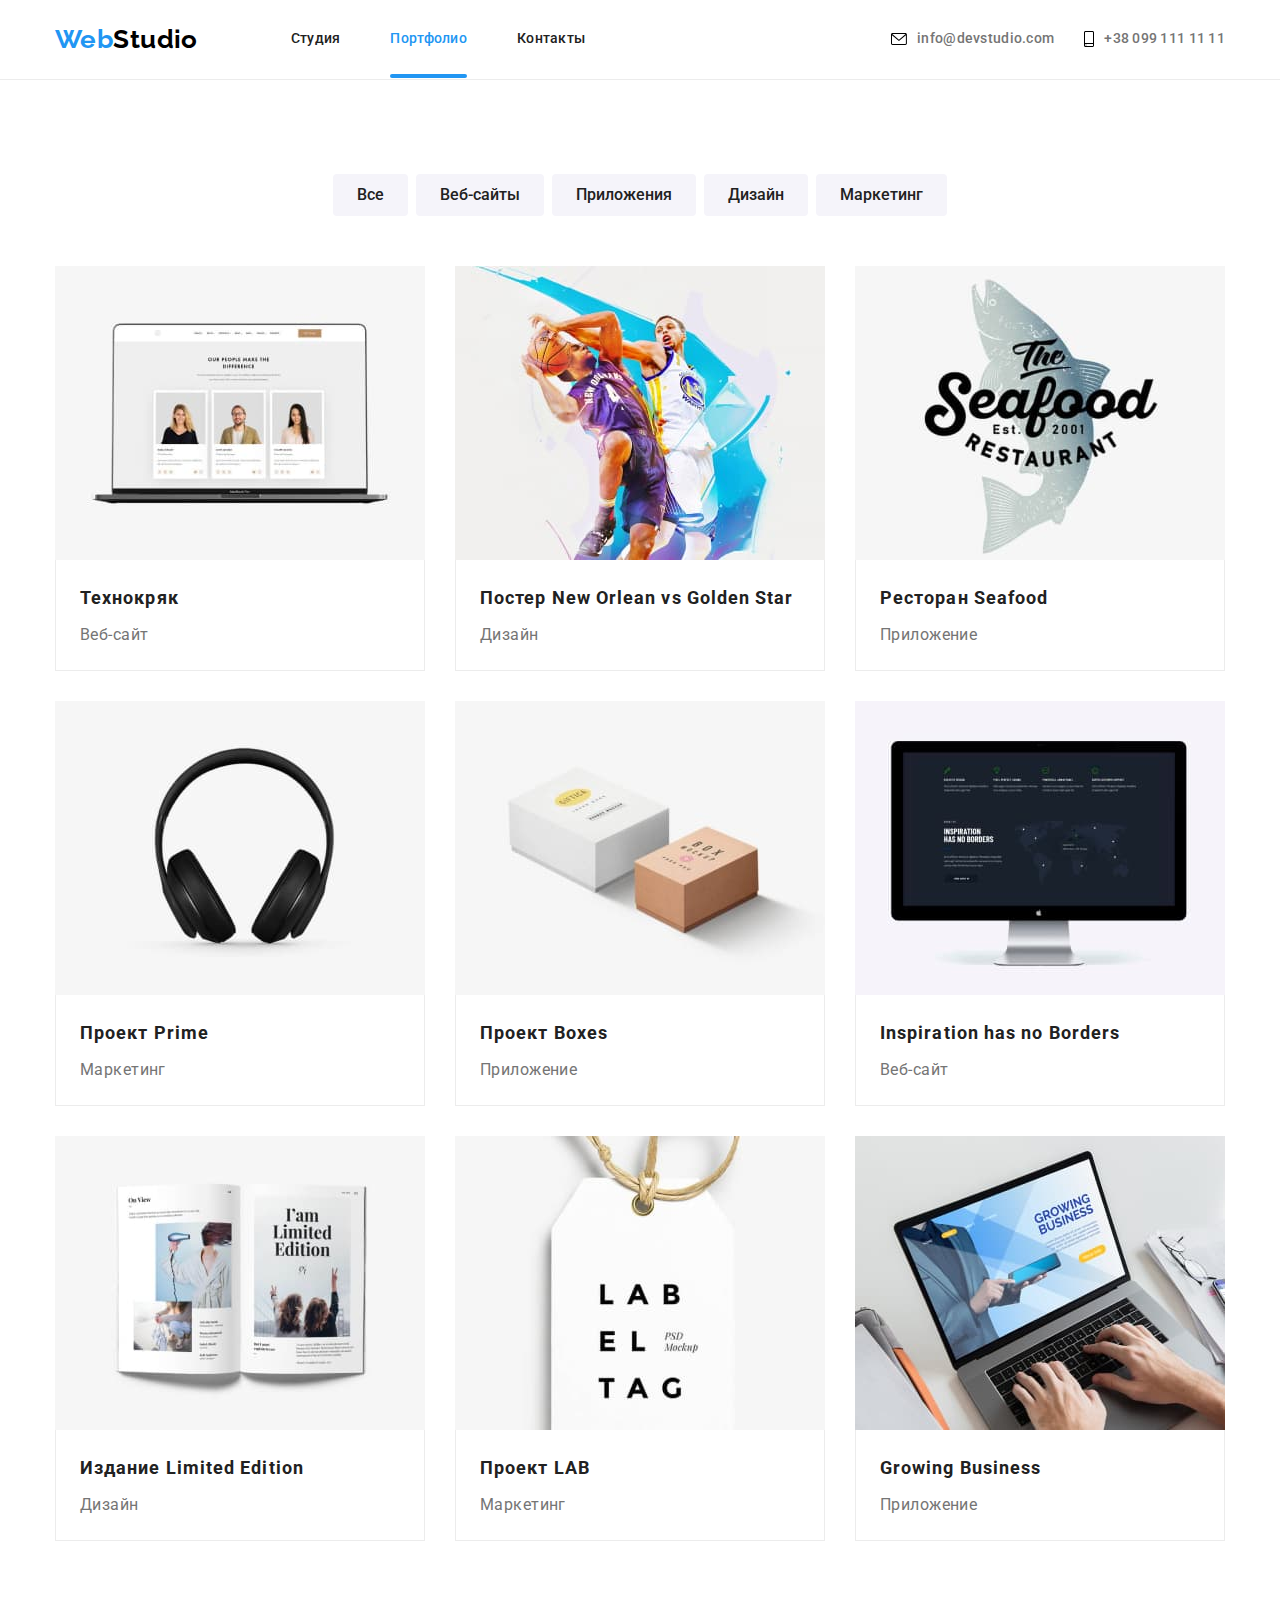
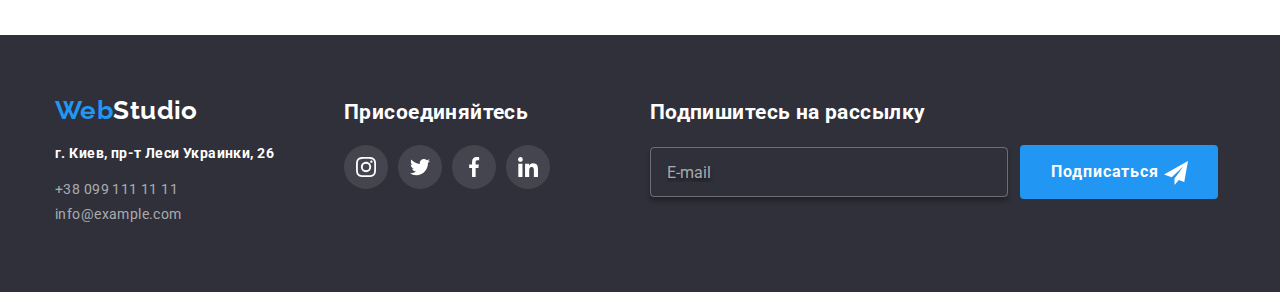
==== portfolio.html @ 17eb5ecc "Подготовка к ДЗ-08" ====
<!DOCTYPE html>
<html lang="en">
  <head>
    <meta charset="UTF-8" />
    <meta http-equiv="X-UA-Compatible" content="IE=edge" />
    <meta name="viewport" content="width=device-width, initial-scale=1.0" />
    <title>Web Studio</title>
    <link rel="preconnect" href="https://fonts.gstatic.com" />
    <link
      href="https://fonts.googleapis.com/css2?family=Raleway:wght@700&family=Roboto:wght@400;500;700;900&display=swap"
      rel="stylesheet"
    />
    <link
      rel="stylesheet"
      href="https://cdnjs.cloudflare.com/ajax/libs/modern-normalize/1.0.0/modern-normalize.min.css"
    />
    <link rel="stylesheet" href="./css/main.min.css" />
  </head>
  <body>
    <!--Шапка сайта-->
    <header class="header">
      <div class="container header-container">
        <nav class="navigation">
          <a class="logo logo-header" href="./index.html">
            <span class="logo__icon">Web</span>Studio</a
          >
          <ul class="menu link-ul section-item">
            <li class="menu__item">
              <a
                class="menu__link link-a-href section-after"
                href="./index.html"
                >Студия</a
              >
            </li>
            <li class="menu__item">
              <a
                class="menu__link link-a-href current section-after"
                href="./portfolio.html"
                >Портфолио</a
              >
            </li>
            <li class="menu__item">
              <a class="menu__link link-a-href section-after" href="#"
                >Контакты</a
              >
            </li>
          </ul>
        </nav>
        <ul class="contact link-ul section-item section-list">
          <li class="contact__item">
            <a
              href="mailto:info@devstudio.com"
              class="contact__mail-link link-a-href"
            >
              <svg class="contact__icon" width="16" height="12">
                <use href="./images/sprite/symbol-defs.svg#icon-envelope"></use>
              </svg>
              info@devstudio.com</a
            >
          </li>
          <li class="contact-item">
            <a href="tel:+380991111111" class="contact__phone-link link-a-href">
              <svg class="contact__icon" width="10" height="16">
                <use
                  href="./images/sprite/symbol-defs.svg#icon-smartphone"
                ></use>
              </svg>
              +38 099 111 11 11</a
            >
          </li>
        </ul>
      </div>
    </header>

    <!-- Уникальный мейн портфолио -->
    <main>
      <!-- Навигация галерии -->
      <section class="section section-photo-item">
        <div class="container">
          <h1 class="visually-hidden">Навигация</h1>
          <ul class="link-ul section-ul-portfolio">
            <li class="section-li-btn">
              <button type="button" class="button-galery">Все</button>
            </li>
            <li class="section-li-btn">
              <button type="button" class="button-galery">Веб-сайты</button>
            </li>
            <li class="section-li-btn">
              <button type="button" class="button-galery">Приложения</button>
            </li>
            <li class="section-li-btn">
              <button type="button" class="button-galery">Дизайн</button>
            </li>
            <li class="section-li-btn">
              <button type="button" class="button-galery">Маркетинг</button>
            </li>
          </ul>

          <!-- Фото галереи -->
          <h2 hidden>Страница портфолио</h2>
          <ul class="link-ul section-ul-galery">
            <li class="section-li-galery">
              <a href="#" class="link-a-href galery-link">
                <div class="galery-img-overlay">
                  <img
                    src="./images/portfolio/pngpage2.jpg"
                    alt="Вебсайт"
                    width="370"
                    height="294"
                  />
                  <p class="overlay">
                    Технокряк это современная площадка распространения
                    коронавируса. Компании используют эту платформу для
                    цифрового шпионажа и атак на защищённые сервера конкурентов
                  </p>
                </div>
                <div class="galery-box">
                  <h3 class="section-title-galery">Технокряк</h3>
                  <p class="section-text-galery">Веб-сайт</p>
                </div>
              </a>
            </li>
            <li class="section-li-galery">
              <a href="#" class="link-a-href galery-link">
                <div class="galery-img-overlay">
                  <img
                    src="./images/portfolio/imgpngpage21.jpg"
                    alt="Баскетбол"
                    width="370"
                    height="294"
                  />
                  <p class="overlay">
                    Технокряк это современная площадка распространения
                    коронавируса. Компании используют эту платформу для
                    цифрового шпионажа и атак на защищённые сервера конкурентов
                  </p>
                </div>
                <div class="galery-box">
                  <h3 class="section-title-galery">
                    Постер New Orlean vs Golden Star
                  </h3>
                  <p class="section-text-galery">Дизайн</p>
                </div></a
              >
            </li>
            <li class="section-li-galery">
              <a href="#" class="link-a-href galery-link">
                <div class="galery-img-overlay">
                  <img
                    src="./images/portfolio/imgpngpage22.jpg"
                    alt="Ресторан"
                    width="370"
                    height="294"
                  />
                  <p class="overlay">
                    Технокряк это современная площадка распространения
                    коронавируса. Компании используют эту платформу для
                    цифрового шпионажа и атак на защищённые сервера конкурентов
                  </p>
                </div>
                <div class="galery-box">
                  <h3 class="section-title-galery">Ресторан Seafood</h3>
                  <p class="section-text-galery">Приложение</p>
                </div></a
              >
            </li>
            <li class="section-li-galery">
              <a href="#" class="link-a-href galery-link">
                <div class="galery-img-overlay">
                  <img
                    src="./images/portfolio/imgpngpage23.jpg"
                    alt="Наушники"
                    width="370"
                    height="294"
                  />
                  <p class="overlay">
                    Технокряк это современная площадка распространения
                    коронавируса. Компании используют эту платформу для
                    цифрового шпионажа и атак на защищённые сервера конкурентов
                  </p>
                </div>
                <div class="galery-box">
                  <h3 class="section-title-galery">Проект Prime</h3>
                  <p class="section-text-galery">Маркетинг</p>
                </div></a
              >
            </li>
            <li class="section-li-galery">
              <a href="#" class="link-a-href galery-link">
                <div class="galery-img-overlay">
                  <img
                    src="./images/portfolio/imgpngpage24.jpg"
                    alt="Коробки"
                    width="370"
                    height="294"
                  />
                  <p class="overlay">
                    Технокряк это современная площадка распространения
                    коронавируса. Компании используют эту платформу для
                    цифрового шпионажа и атак на защищённые сервера конкурентов
                  </p>
                </div>
                <div class="galery-box">
                  <h3 class="section-title-galery">Проект Boxes</h3>
                  <p class="section-text-galery">Приложение</p>
                </div></a
              >
            </li>
            <li class="section-li-galery">
              <a href="#" class="link-a-href galery-link">
                <div class="galery-img-overlay">
                  <img
                    src="./images/portfolio/imgpngpage25.jpg"
                    alt="Компьютер"
                    width="370"
                    height="294"
                  />
                  <p class="overlay">
                    Технокряк это современная площадка распространения
                    коронавируса. Компании используют эту платформу для
                    цифрового шпионажа и атак на защищённые сервера конкурентов
                  </p>
                </div>
                <div class="galery-box">
                  <h3 class="section-title-galery">
                    Inspiration has no Borders
                  </h3>
                  <p class="section-text-galery">Веб-сайт</p>
                </div></a
              >
            </li>
            <li class="section-li-galery">
              <a href="#" class="link-a-href galery-link">
                <div class="galery-img-overlay">
                  <img
                    src="./images/portfolio/imgpngpage26.jpg"
                    alt="Книга"
                    width="370"
                    height="294"
                  />
                  <p class="overlay">
                    Технокряк это современная площадка распространения
                    коронавируса. Компании используют эту платформу для
                    цифрового шпионажа и атак на защищённые сервера конкурентов
                  </p>
                </div>
                <div class="galery-box">
                  <h3 class="section-title-galery">Издание Limited Edition</h3>
                  <p class="section-text-galery">Дизайн</p>
                </div></a
              >
            </li>
            <li class="section-li-galery">
              <a href="#" class="link-a-href galery-link">
                <div class="galery-img-overlay">
                  <img
                    src="./images/portfolio/imgpngpage27.jpg"
                    alt="Брелок"
                    width="370"
                    height="294"
                  />
                  <p class="overlay">
                    Технокряк это современная площадка распространения
                    коронавируса. Компании используют эту платформу для
                    цифрового шпионажа и атак на защищённые сервера конкурентов
                  </p>
                </div>
                <div class="galery-box">
                  <h3 class="section-title-galery">Проект LAB</h3>
                  <p class="section-text-galery">Маркетинг</p>
                </div></a
              >
            </li>
            <li class="section-li-galery">
              <a href="#" class="link-a-href galery-link">
                <div class="galery-img-overlay">
                  <img
                    src="./images/portfolio/imgpngpage28.jpg"
                    alt="Клавиатура"
                    width="370"
                    height="294"
                  />
                  <p class="overlay">
                    Технокряк это современная площадка распространения
                    коронавируса. Компании используют эту платформу для
                    цифрового шпионажа и атак на защищённые сервера конкурентов
                  </p>
                </div>
                <div class="galery-box">
                  <h3 class="section-title-galery">Growing Business</h3>
                  <p class="section-text-galery">Приложение</p>
                </div></a
              >
            </li>
          </ul>
        </div>
      </section>
    </main>

    <!--Подвал-->
    <footer class="footer">
      <div class="container box">
        <div class="box-one">
          <a class="logo logo-footer" href="./index.html">
            <span class="logo__icon">Web</span>Studio</a
          >
          <address>
            <ul class="link-ul section-item-footer">
              <li class="footer-text section-footer">
                <a
                  href="https://goo.gl/maps/QAPjnCz2YvxkVtEf7"
                  target="_blank"
                  rel="noopener noreferrer"
                  class="footer-address link-a-href"
                  >г. Киев, пр-т Леси Украинки, 26
                </a>
              </li>
              <li class="section-footer">
                <a href="tel:+380991111111" class="footer-phone link-a-href"
                  >+38 099 111 11 11</a
                >
              </li>
              <li class="section-footer">
                <a
                  href="mailto:info@example.com"
                  class="footer-mail link-a-href"
                  >info@example.com</a
                >
              </li>
            </ul>
          </address>
        </div>

        <div class="container-join">
          <h2 class="footer-text">Присоединяйтесь</h2>
          <ul class="link-ul join-ul section-item-footer">
            <li class="join-title section-footer">
              <a class="join-link" href="./" aria-label="Ссылка на Instagram">
                <svg class="join-icon" width="20" height="20">
                  <use
                    href="./images/sprite/symbol-defs.svg#icon-instagram"
                  ></use>
                </svg>
              </a>
            </li>
            <li class="join-title section-footer">
              <a class="join-link" href="./" aria-label="Ссылка на Twitter">
                <svg class="join-icon" width="20" height="20">
                  <use
                    href="./images/sprite/symbol-defs.svg#icon-twitter"
                  ></use>
                </svg>
              </a>
            </li>
            <li class="join-title section-footer">
              <a class="join-link" href="./" aria-label="Ссылка на Facebook">
                <svg class="join-icon" width="20" height="20">
                  <use
                    href="./images/sprite/symbol-defs.svg#icon-facebook"
                  ></use>
                </svg>
              </a>
            </li>
            <li class="join-title section-footer">
              <a class="join-link" href="./" aria-label="Ссылка на Linkedin">
                <svg class="join-icon" width="20" height="20">
                  <use
                    href="./images/sprite/symbol-defs.svg#icon-linkedin"
                  ></use>
                </svg>
              </a>
            </li>
          </ul>
        </div>

        <div class="container-email">
          <h2 class="footer-text">Подпишитесь на рассылку</h2>
          <form class="user-email">
            <input
              type="email"
              name="mail"
              class="mail-user"
              placeholder="E-mail"
            />
            <button type="submit" class="click">
              Подписаться
              <svg class="mail-pic" width="24" height="24">
                <use href="./images/sprite/icons.svg#icon-icon-send"></use>
              </svg>
            </button>
          </form>
        </div>
      </div>
    </footer>
  </body>
</html>
---- css/main.min.css ----
:root{--accent-color: #2196f3;--primary-text-color: #757575;--section-text-color: #212121;--primary-white-color: #ffffff;--primary-black-color: #000000;--primary-heder-footer-color: #2f303a;--button-second-color: #188ce8;--button-galery-box: #f5f4fa;--border-color: #ececec;--border-second-color: #afb1b8;--shadow-btn: 0px 4px 4px rgba(0, 0, 0, 0.15), 0px 4px 4px rgba(0, 0, 0, 0.15);--primary-shadow: 0px 3px 1px rgba(0, 0, 0, 0.1),
    0px 1px 2px rgba(0, 0, 0, 0.08), 0px 2px 2px rgba(0, 0, 0, 0.12);--second-shadow: 0px 1px 1px rgba(0, 0, 0, 0.12),
    0px 4px 4px rgba(0, 0, 0, 0.06), 1px 4px 6px rgba(0, 0, 0, 0.16);--third-shadow: 0px 4px 4px rgba(0, 0, 0, 0.25),
    0px 4px 4px rgba(0, 0, 0, 0.25);--main-font: 'Roboto', sans-serif;--secondary-font: 'Raleway', sans-serif}.visually-hidden{position:absolute !important;clip:rect(1px 1px 1px 1px);clip:rect(1px 1px 1px 1px);padding:0 !important;border:0 !important;height:1px !important;width:1px !important;overflow:hidden}body{font-size:14px;font-weight:400;line-height:1.14;color:var(--primary-text-color);font-family:var(--main-font),sans-serif;letter-spacing:0.03em}h1,h2,h3,h4,h5,h6,p{margin-top:0;margin-bottom:0}ul,ol{margin-top:0;margin-bottom:0;padding-left:0}img{display:block}.link-ul{list-style:none}.link-a-href{text-decoration:none}.button,.button-galery{cursor:pointer}.section{padding-top:94px}.container{width:1200px;margin:0 auto;padding-left:15px;padding-right:15px}.logo{font-size:26px;font-weight:700;line-height:1.19;font-family:var(--secondary-font);text-decoration:none;transition:color 250ms cubic-bezier(0.4, 0, 0.2, 1)}.logo:hover,.logo:focus{color:var(--accent-color)}.logo-header{color:var(--primary-black-color);margin-right:93px}.logo-footer{color:var(--primary-white-color);display:block;margin-bottom:20px}.logo__icon{color:var(--accent-color)}.section-text{line-height:1.71}.section-title{font-size:36px;font-weight:700;line-height:1.17;color:var(--section-text-color);text-align:center}.modal{position:absolute;left:50%;top:50%;width:528px;height:581px;background:var(--primary-white-color);transform:translate(-50%, -50%);animation-name:changeModalBtn;animation-duration:250ms}.modal-btn{position:absolute;top:8px;right:8px;border-radius:50%;border:1px solid rgba(0,0,0,0.1);width:30px;height:30px;background-color:transparent;cursor:pointer;padding:0;display:flex;align-items:center;justify-content:center;transition:fill 250ms cubic-bezier(0.4, 0, 0.2, 1)}.modal-btn:hover,.modal-btn:focus{fill:var(--accent-color)}.backdrop{position:fixed;top:0;left:0;width:100vw;height:100vh;background-color:rgba(0,0,0,0.2);transition:opacity 250ms linear, visibility 250ms linear}.is-hidden{opacity:0;visibility:hidden;pointer-events:none}@keyframes changeModalBtn{25%{transform:scale(25%);transform:opacity(25%)}50%{transform:scale(50%);transform:opacity(50%)}75%{transform:scale(75%);transform:opacity(75%)}100%{transform:scale(100%);transform:opacity(100%)}}.modal-form{padding-top:40px;padding-bottom:40px;padding-left:41px;padding-right:39px;display:flex;flex-direction:column}.modal-text{font-size:20px;font-weight:700;line-height:1.15;text-align:center;color:var(--section-text-color);margin-bottom:10px}.form-input{width:100%;height:40px;border:1px solid rgba(33,33,33,0.2);border-radius:4px;padding-left:42px;transition:border-color 250ms cubic-bezier(0.4, 0, 0.2, 1)}.form-input:focus{border-color:var(--accent-color);outline:none}.modal-icon-form{color:var(--section-text-color);position:absolute;display:block;top:50%;left:12px;transform:translateY(-50%);transition:fill 250ms cubic-bezier(0.4, 0, 0.2, 1)}.form-input:focus+.modal-icon-form{fill:var(--accent-color)}.form-label{font-size:12px;font-weight:400;line-height:1.17;letter-spacing:0.03em;margin-bottom:10px}.form-label .form-message{transition:border-color 250ms cubic-bezier(0.4, 0, 0.2, 1)}.modal-relative{position:relative;display:block;margin-top:4px}.form-message{width:100%;height:120px;margin-top:4px;border:1px solid rgba(33,33,33,0.2);border-radius:4px;padding-top:12px;padding-left:16px;resize:none}.form-message:focus{border-color:var(--accent-color);outline:none}.form-message::placeholder{letter-spacing:0.01em;color:rgba(117,117,117,0.5)}.checkbox-label{line-height:1.71;display:flex;align-items:center;margin-bottom:30px}.checkbox-label::before{content:' ';display:block;width:16px;height:15px;border:1px solid var(--section-text-color);margin-right:7px}.form-checkbox:checked+.checkbox-label::before{background-image:url("../images/sprite/icon-check.svg");background-color:var(--accent-color);border:none;background-repeat:no-repeat;background-position:50% 50%;background-origin:padding-box}.form-checkbox:focus+.checkbox-label::before{border-color:var(--button-second-color);width:16px;height:15px}.checkbox-link{color:var(--accent-color)}.btn-send{font-size:16px;font-weight:700;line-height:1.88;font-family:inherit;letter-spacing:0.06em;background-color:var(--accent-color);color:var(--primary-white-color);cursor:pointer;width:200px;box-shadow:var(--shadow-btn);border-radius:4px;border:none;padding-top:10px;padding-bottom:10px;margin:0 auto;transition:background-color 250ms cubic-bezier(0.4, 0, 0.2, 1)}.btn-send:hover,.btn-send:focus{background-color:var(--button-second-color)}.team__link{display:flex;align-items:center;justify-content:center;width:44px;height:44px;border-radius:50%;fill:#afb1b8;transition:background-color 250ms cubic-bezier(0.4, 0, 0.2, 1),fill 250ms cubic-bezier(0.4, 0, 0.2, 1)}.team__link:hover,.team__link:focus{background-color:var(--accent-color);fill:var(--primary-white-color)}.team__icon{color:var(--border-second-color)}.team__icon:hover,.team__icon:focus{fill:var(--primary-white-color);color:var(--primary-white-color);transition:fill;transition-duration:250ms;transition-timing-function:cubic-bezier(0.4, 0, 0.2, 1);transition-delay:0}.join-link{display:flex;align-items:center;justify-content:center;width:44px;height:44px;border-radius:50%;fill:var(--primary-white-color);transition:background-color 250ms cubic-bezier(0.4, 0, 0.2, 1),fill 250ms cubic-bezier(0.4, 0, 0.2, 1)}.join-link:hover,.join-link:focus{background-color:var(--accent-color);fill:var(--primary-white-color)}.join-icon{color:var(--primary-white-color)}.join-title{width:44px;height:44px;border-radius:50%;background:rgba(255,255,255,0.1)}.join-title:not(:last-child){margin-right:10px}.header{padding-top:24px;padding-bottom:24px;border-bottom:1px solid var(--border-color)}.header-container,.navigation{display:flex;align-items:center}.menu,.menu__link{color:var(--section-text-color);font-weight:500;letter-spacing:0.02em;text-decoration:none;transition:color 250ms cubic-bezier(0.4, 0, 0.2, 1)}.menu .current,.menu__link .current{color:var(--accent-color);transition:color 250ms cubic-bezier(0.4, 0, 0.2, 1)}.menu:hover,.menu:focus,.menu__link:hover,.menu__link:focus{color:var(--accent-color)}.menu__item:not(:last-child){margin-right:50px}.section-list{margin-left:auto}.section-after{position:relative}.current::after{content:' ';display:block;background-color:var(--accent-color);width:100%;height:4px;border-radius:2px;margin-top:28px;position:absolute;bottom:-32px}.contact__item:not(:last-child){margin-right:30px}.contact__mail-link{color:var(--primary-text-color);font-weight:500;letter-spacing:0.02em;display:flex;align-items:center;transition:color 250ms cubic-bezier(0.4, 0, 0.2, 1),fill 250ms cubic-bezier(0.4, 0, 0.2, 1)}.contact__mail-link:hover,.contact__mail-link:focus{color:var(--accent-color);fill:var(--accent-color)}.contact__phone-link{color:var(--primary-text-color);font-weight:500;letter-spacing:0.02em;display:flex;align-items:center;transition:color 250ms cubic-bezier(0.4, 0, 0.2, 1),fill 250ms cubic-bezier(0.4, 0, 0.2, 1)}.contact__phone-link:hover,.contact__phone-link:focus{color:var(--accent-color);fill:var(--accent-color)}.contact__icon{margin-right:10px;color:var(--primary-text-color)}.hero{text-align:center;padding-top:200px;padding-bottom:200px;background-color:var(--primary-heder-footer-color);flex-grow:1;background-image:linear-gradient(rgba(47,48,58,0.4), rgba(47,48,58,0.4)),url("../images/hero-img/img-hero.jpg");background-size:cover;max-width:1600px}.hero__title{font-size:44px;font-weight:900;line-height:1.36;color:var(--primary-white-color);text-transform:uppercase;letter-spacing:0.06em;width:696px;margin-bottom:30px;margin-left:auto;margin-right:auto}.button{font-size:16px;font-weight:700;line-height:1.9;color:var(--primary-white-color);background-color:var(--accent-color);font-family:inherit;letter-spacing:0.06em;text-decoration:none;cursor:pointer;width:200px;border-radius:4px;border:none;padding-top:10px;padding-bottom:10px;transition:color 250ms cubic-bezier(0.4, 0, 0.2, 1),background-color 250ms cubic-bezier(0.4, 0, 0.2, 1)}.button:hover,.button:focus{color:var(--primary-white-color);background-color:var(--button-second-color)}.about{margin-top:-30px;margin-left:-30px}@media screen and (max-width: 1170px){.about-section{padding-bottom:60px}}.section-item{display:flex;align-items:center}.about__item{margin-top:30px;margin-left:30px;width:270px}.headline-div{height:120px;display:flex;align-items:center;justify-content:center;background-color:var(--button-galery-box);border:1px solid var(--button-galery-box);border-radius:4px;margin-bottom:30px}.about__text{font-size:14px;font-weight:700;line-height:1.71;color:var(--section-text-color);text-transform:uppercase;margin-bottom:10px}.about__info{font-size:14px;font-weight:400;line-height:1.71;letter-spacing:0.03em}.wort-item{margin-bottom:50px}.section-padding{padding-bottom:94px}@media screen and (max-width: 1170px){.section-padding{display:none;padding-bottom:60px}}.work-space{flex-wrap:wrap;justify-content:space-between}.work-space__item+.work-space__item{margin-left:30px}.container__work-space{position:relative}.work-space__overlay{font-weight:700;text-transform:uppercase;color:var(--primary-white-color);text-align:center;width:370px;height:70px;padding-top:27px;padding-bottom:27px;background-color:rgba(47,48,58,0.8);position:absolute;right:0;bottom:0}.team__text{margin-bottom:50px}.section-team{flex-wrap:wrap;margin-top:30px;margin-left:30px;background-color:var(--primary-white-color);box-shadow:var(--third-shadow)}.section-ul-team{margin-top:-30px;margin-left:-30px}.team-box{padding-top:30px;padding-bottom:30px;padding-left:32px;padding-right:32px}.team{display:flex;justify-content:space-between}.comand-fon{background-color:var(--button-galery-box);margin-bottom:0;padding-bottom:94px}@media screen and (max-width: 1170px){.comand-fon{padding-bottom:60px}}.section-title-name{font-size:16px;font-weight:500;line-height:1.19;color:var(--section-text-color);text-align:center;margin-bottom:10px}.section-text-name{font-size:16px;font-weight:400;line-height:1.19;text-align:center;margin-bottom:16px}.partner{margin-bottom:0;padding-bottom:94px;display:flex;justify-content:space-between;margin-left:-30px}.partner__title{font-size:36px;font-weight:700;line-height:1.17;color:var(--section-text-color);text-align:center;margin-bottom:50px}.partner__item{margin-left:30px}.partner__link{fill:var(--border-second-color);border:1px solid var(--border-second-color);border-radius:4px;width:170px;height:92px;display:flex;align-items:center;justify-content:center;transition:border-color 250ms cubic-bezier(0.4, 0, 0.2, 1),box-shadow 250ms cubic-bezier(0.4, 0, 0.2, 1),fill 250ms cubic-bezier(0.4, 0, 0.2, 1)}.partner__link:hover,.partner__link:focus{border-color:var(--accent-color);box-shadow:var(--third-shadow);fill:var(--accent-color)}.partner__icon{color:var(--border-second-color)}.section-footer{margin-bottom:9px}.footer{background-color:var(--primary-heder-footer-color);margin-left:auto;margin-right:auto;padding-top:60px;padding-bottom:60px}.footer-address{color:var(--primary-white-color);transition:color 250ms cubic-bezier(0.4, 0, 0.2, 1);font-style:normal;text-decoration:none}.footer-address:hover,.footer-address:focus{color:var(--accent-color);text-decoration:none}.footer-phone,.footer-mail{color:rgba(255,255,255,0.6);transition:color 250ms cubic-bezier(0.4, 0, 0.2, 1);font-style:normal;text-decoration:none}.footer-phone:hover,.footer-phone:focus,.footer-phone:hover,.footer-phone:focus,.footer-mail:hover,.footer-mail:focus,.footer-mail:hover,.footer-mail:focus{color:var(--accent-color);text-decoration:none}.footer-text{font-weight:700;margin-bottom:20px;color:var(--primary-white-color)}.box{display:flex;align-items:baseline}.box-one{margin-right:70px}.container-email{margin:0 auto}.container-join{margin-right:93px}.join-ul{display:flex}.user-email{display:flex;align-items:center}.user-email input{margin:0;padding-left:16px;padding-right:auto;padding-top:15px;padding-bottom:15px}.user-email input::placeholder{color:rgba(255,255,255,0.6);text-shadow:0px 4px 4px rgba(0,0,0,0.25),0px 4px 4px rgba(0,0,0,0.25)}.mail-user{font-size:16px;font-weight:400;line-height:1.25;color:var(--primary-white-color);height:50px;width:358px;border:1px solid rgba(255,255,255,0.3);background-color:transparent;box-shadow:var(--shadow-btn);border-radius:4px}.click{font-size:16px;font-weight:700;line-height:1.87;margin-left:12px;padding-top:10px;padding-bottom:10px;padding-right:28px;padding-left:29px;letter-spacing:0.06em;cursor:pointer;color:var(--primary-white-color);background-color:var(--accent-color);border-color:transparent;border-radius:4px;font-family:inherit;transition:box-shadow 250ms cubic-bezier(0.4, 0, 0.2, 1),color 250ms cubic-bezier(0.4, 0, 0.2, 1)}.click:hover,.click:focus{box-shadow:var(--shadow-btn)}.mail-pic{fill:var(--primary-white-color);vertical-align:middle}.section-photo-item{padding-top:94px;padding-bottom:94px}.section-ul-portfolio{display:flex;justify-content:center;margin-bottom:50px}.section-li-btn:not(:last-child){margin-right:8px}.galery-box{padding-left:24px;padding-right:24px;padding-top:20px;padding-bottom:20px;border:1px solid var(--border-color);border-top:none}.section-ul-galery{display:flex;flex-wrap:wrap;margin-top:-30px;margin-left:-30px}.section-li-galery{flex-wrap:wrap;margin-top:30px;margin-left:30px}.galery-link{display:block;transition:box-shadow 250ms cubic-bezier(0.4, 0, 0.2, 1)}.galery-link:hover,.galery-link:focus{box-shadow:var(--second-shadow)}.galery-link:hover .overlay,.galery-link:focus .overlay{transform:translateY(0%)}.galery-img-overlay{position:relative;overflow:hidden}.overlay{font-size:18px;font-weight:400;line-height:1.56;background-color:rgba(33,150,243,0.9);color:var(--primary-white-color);padding-top:63px;padding-bottom:63px;padding-left:24px;padding-right:24px;position:absolute;top:0;left:0;height:100%;width:100%;overflow:auto;transform:translateY(101%);transition:transform 250ms linear}.section-title-galery{font-size:18px;font-weight:700;line-height:2;color:var(--section-text-color);letter-spacing:0.06em;padding-bottom:4px}.section-text-galery{font-size:16px;font-weight:400;line-height:1.88;background-color:var(--primary-white-color);color:var(--primary-text-color)}.button-galery{font-size:16px;font-weight:500;line-height:1.63;color:var(--section-text-color);background-color:var(--button-galery-box);font-family:inherit;text-align:center;border-color:transparent;border-radius:4px;padding:6px 22px;transition:color 250ms cubic-bezier(0.4, 0, 0.2, 1),box-shadow 250ms cubic-bezier(0.4, 0, 0.2, 1),background-color 250ms cubic-bezier(0.4, 0, 0.2, 1)}.button-galery:hover,.button-galery:focus{color:var(--primary-white-color);background-color:var(--button-second-color);box-shadow:var(--primary-shadow)}
/*# sourceMappingURL=main.min.css.map */
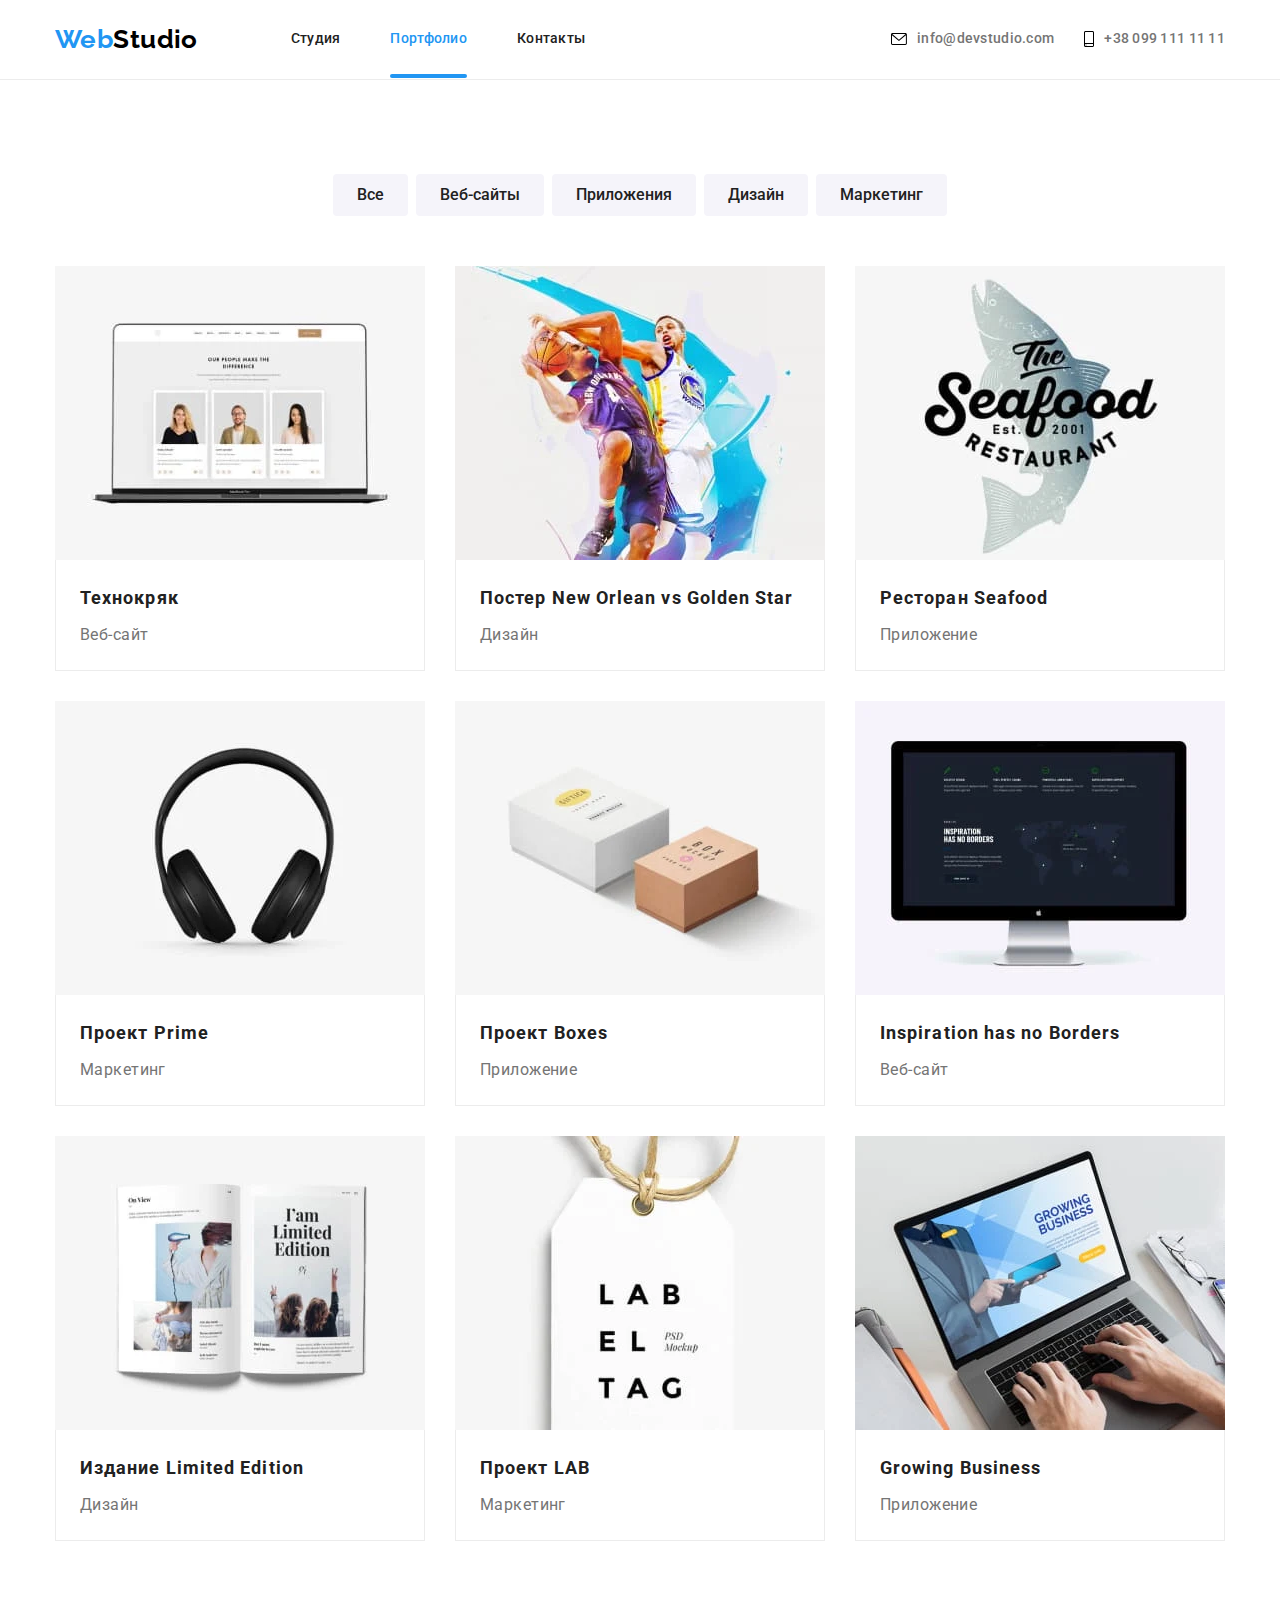
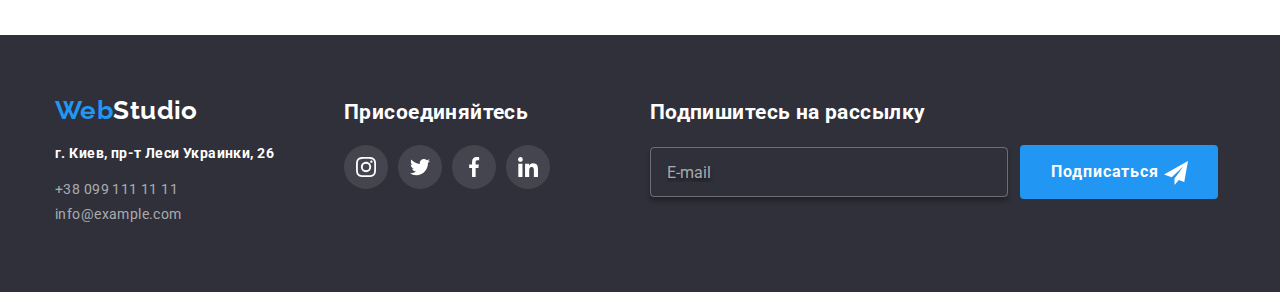
==== commit 3494d9d6: "1х и 2х картинки для всех типов экрана ДЗ_08" ====
--- a/portfolio.html
+++ b/portfolio.html
@@ -102,12 +102,60 @@
             <li class="section-li-galery">
               <a href="#" class="link-a-href galery-link">
                 <div class="galery-img-overlay">
-                  <img
-                    src="./images/portfolio/pngpage2.jpg"
-                    alt="Вебсайт"
-                    width="370"
-                    height="294"
-                  />
+                  <picture>
+                    <source
+                      media="(min-width: 1200px)"
+                      srcset="
+                        ../images/portfolio/desc/img.webp    1x,
+                        ../images/portfolio/desc/img@2x.webp 2x
+                      "
+                      type="image/webp"
+                    />
+                    <source
+                      media="(min-width: 1200px)"
+                      srcset="
+                        ../images/portfolio/desc/img.jpg    1x,
+                        ../images/portfolio/desc/img@2x.jpg 2x
+                      "
+                    />
+                    <source
+                      media="(min-width: 768px)"
+                      srcset="
+                        ../images/portfolio/tablet/img.webp    1x,
+                        ../images/portfolio/tablet/img@2x.webp 2x
+                      "
+                      type="image/webp"
+                    />
+                    <source
+                      media="(min-width: 768px)"
+                      srcset="
+                        ../images/portfolio/tablet/img.jpg    1x,
+                        ../images/portfolio/tablet/img@2x.jpg 2x
+                      "
+                    />
+                    <source
+                      media="(max-width: 767px)"
+                      srcset="
+                        ../images/portfolio/mobile/img.webp    1x,
+                        ../images/portfolio/mobile/img@2x.webp 2x
+                      "
+                      type="image/webp"
+                    />
+                    <source
+                      media="(max-width: 767px)"
+                      srcset="
+                        ../images/portfolio/mobile/img.jpg    1x,
+                        ../images/portfolio/mobile/img@2x.jpg 2x
+                      "
+                    />
+                    <img
+                      src="./images/portfolio/pngpage2.jpg"
+                      alt="Вебсайт"
+                      width="370"
+                      height="294"
+                    />
+                  </picture>
+
                   <p class="overlay">
                     Технокряк это современная площадка распространения
                     коронавируса. Компании используют эту платформу для
@@ -123,12 +171,60 @@
             <li class="section-li-galery">
               <a href="#" class="link-a-href galery-link">
                 <div class="galery-img-overlay">
-                  <img
-                    src="./images/portfolio/imgpngpage21.jpg"
-                    alt="Баскетбол"
-                    width="370"
-                    height="294"
-                  />
+                  <picture>
+                    <source
+                      media="(min-width: 1200px)"
+                      srcset="
+                        ../images/portfolio/desc/img-1.webp    1x,
+                        ../images/portfolio/desc/img-1@2x.webp 2x
+                      "
+                      type="image/webp"
+                    />
+                    <source
+                      media="(min-width: 1200px)"
+                      srcset="
+                        ../images/portfolio/desc/img-1.jpg    1x,
+                        ../images/portfolio/desc/img-1@2x.jpg 2x
+                      "
+                    />
+                    <source
+                      media="(min-width: 768px)"
+                      srcset="
+                        ../images/portfolio/tablet/img-1.webp    1x,
+                        ../images/portfolio/tablet/img-1@2x.webp 2x
+                      "
+                      type="image/webp"
+                    />
+                    <source
+                      media="(min-width: 768px)"
+                      srcset="
+                        ../images/portfolio/tablet/img-1.jpg    1x,
+                        ../images/portfolio/tablet/img-1@2x.jpg 2x
+                      "
+                    />
+                    <source
+                      media="(max-width: 767px)"
+                      srcset="
+                        ../images/portfolio/mobile/img-1.webp    1x,
+                        ../images/portfolio/mobile/img-1@2x.webp 2x
+                      "
+                      type="image/webp"
+                    />
+                    <source
+                      media="(max-width: 767px)"
+                      srcset="
+                        ../images/portfolio/mobile/img-1.jpg    1x,
+                        ../images/portfolio/mobile/img-1@2x.jpg 2x
+                      "
+                    />
+                    <img
+                      src="./images/portfolio/imgpngpage21.jpg"
+                      alt="Баскетбол"
+                      width="370"
+                      height="294"
+                    />
+                  </picture>
+
                   <p class="overlay">
                     Технокряк это современная площадка распространения
                     коронавируса. Компании используют эту платформу для
@@ -146,12 +242,60 @@
             <li class="section-li-galery">
               <a href="#" class="link-a-href galery-link">
                 <div class="galery-img-overlay">
-                  <img
-                    src="./images/portfolio/imgpngpage22.jpg"
-                    alt="Ресторан"
-                    width="370"
-                    height="294"
-                  />
+                  <picture>
+                    <source
+                      media="(min-width: 1200px)"
+                      srcset="
+                        ../images/portfolio/desc/img-2.webp    1x,
+                        ../images/portfolio/desc/img-2@2x.webp 2x
+                      "
+                      type="image/webp"
+                    />
+                    <source
+                      media="(min-width: 1200px)"
+                      srcset="
+                        ../images/portfolio/desc/img-2.jpg    1x,
+                        ../images/portfolio/desc/img-2@2x.jpg 2x
+                      "
+                    />
+                    <source
+                      media="(min-width: 768px)"
+                      srcset="
+                        ../images/portfolio/tablet/img-2.webp    1x,
+                        ../images/portfolio/tablet/img-2@2x.webp 2x
+                      "
+                      type="image/webp"
+                    />
+                    <source
+                      media="(min-width: 768px)"
+                      srcset="
+                        ../images/portfolio/tablet/img-2.jpg    1x,
+                        ../images/portfolio/tablet/img-2@2x.jpg 2x
+                      "
+                    />
+                    <source
+                      media="(max-width: 767px)"
+                      srcset="
+                        ../images/portfolio/mobile/img-2.webp    1x,
+                        ../images/portfolio/mobile/img-2@2x.webp 2x
+                      "
+                      type="image/webp"
+                    />
+                    <source
+                      media="(max-width: 767px)"
+                      srcset="
+                        ../images/portfolio/mobile/img-2.jpg    1x,
+                        ../images/portfolio/mobile/img-2@2x.jpg 2x
+                      "
+                    />
+                    <img
+                      src="./images/portfolio/imgpngpage22.jpg"
+                      alt="Ресторан"
+                      width="370"
+                      height="294"
+                    />
+                  </picture>
+
                   <p class="overlay">
                     Технокряк это современная площадка распространения
                     коронавируса. Компании используют эту платформу для
@@ -167,12 +311,60 @@
             <li class="section-li-galery">
               <a href="#" class="link-a-href galery-link">
                 <div class="galery-img-overlay">
-                  <img
-                    src="./images/portfolio/imgpngpage23.jpg"
-                    alt="Наушники"
-                    width="370"
-                    height="294"
-                  />
+                  <picture>
+                    <source
+                      media="(min-width: 1200px)"
+                      srcset="
+                        ../images/portfolio/desc/img-3.webp    1x,
+                        ../images/portfolio/desc/img-3@2x.webp 2x
+                      "
+                      type="image/webp"
+                    />
+                    <source
+                      media="(min-width: 1200px)"
+                      srcset="
+                        ../images/portfolio/desc/img-3.jpg    1x,
+                        ../images/portfolio/desc/img-3@2x.jpg 2x
+                      "
+                    />
+                    <source
+                      media="(min-width: 768px)"
+                      srcset="
+                        ../images/portfolio/tablet/img-3.webp    1x,
+                        ../images/portfolio/tablet/img-3@2x.webp 2x
+                      "
+                      type="image/webp"
+                    />
+                    <source
+                      media="(min-width: 768px)"
+                      srcset="
+                        ../images/portfolio/tablet/img-3.jpg    1x,
+                        ../images/portfolio/tablet/img-3@2x.jpg 2x
+                      "
+                    />
+                    <source
+                      media="(max-width: 767px)"
+                      srcset="
+                        ../images/portfolio/mobile/img-3.webp    1x,
+                        ../images/portfolio/mobile/img-3@2x.webp 2x
+                      "
+                      type="image/webp"
+                    />
+                    <source
+                      media="(max-width: 767px)"
+                      srcset="
+                        ../images/portfolio/mobile/img-3.jpg    1x,
+                        ../images/portfolio/mobile/img-3@2x.jpg 2x
+                      "
+                    />
+                    <img
+                      src="./images/portfolio/imgpngpage23.jpg"
+                      alt="Наушники"
+                      width="370"
+                      height="294"
+                    />
+                  </picture>
+
                   <p class="overlay">
                     Технокряк это современная площадка распространения
                     коронавируса. Компании используют эту платформу для
@@ -188,12 +380,60 @@
             <li class="section-li-galery">
               <a href="#" class="link-a-href galery-link">
                 <div class="galery-img-overlay">
-                  <img
-                    src="./images/portfolio/imgpngpage24.jpg"
-                    alt="Коробки"
-                    width="370"
-                    height="294"
-                  />
+                  <picture>
+                    <source
+                      media="(min-width: 1200px)"
+                      srcset="
+                        ../images/portfolio/desc/img-4.webp    1x,
+                        ../images/portfolio/desc/img-4@2x.webp 2x
+                      "
+                      type="image/webp"
+                    />
+                    <source
+                      media="(min-width: 1200px)"
+                      srcset="
+                        ../images/portfolio/desc/img-4.jpg    1x,
+                        ../images/portfolio/desc/img-4@2x.jpg 2x
+                      "
+                    />
+                    <source
+                      media="(min-width: 768px)"
+                      srcset="
+                        ../images/portfolio/tablet/img-4.webp    1x,
+                        ../images/portfolio/tablet/img-4@2x.webp 2x
+                      "
+                      type="image/webp"
+                    />
+                    <source
+                      media="(min-width: 768px)"
+                      srcset="
+                        ../images/portfolio/tablet/img-4.jpg    1x,
+                        ../images/portfolio/tablet/img-4@2x.jpg 2x
+                      "
+                    />
+                    <source
+                      media="(max-width: 767px)"
+                      srcset="
+                        ../images/portfolio/mobile/img-4.webp    1x,
+                        ../images/portfolio/mobile/img-4@2x.webp 2x
+                      "
+                      type="image/webp"
+                    />
+                    <source
+                      media="(max-width: 767px)"
+                      srcset="
+                        ../images/portfolio/mobile/img-4.jpg    1x,
+                        ../images/portfolio/mobile/img-4@2x.jpg 2x
+                      "
+                    />
+                    <img
+                      src="./images/portfolio/imgpngpage24.jpg"
+                      alt="Коробки"
+                      width="370"
+                      height="294"
+                    />
+                  </picture>
+
                   <p class="overlay">
                     Технокряк это современная площадка распространения
                     коронавируса. Компании используют эту платформу для
@@ -209,12 +449,60 @@
             <li class="section-li-galery">
               <a href="#" class="link-a-href galery-link">
                 <div class="galery-img-overlay">
-                  <img
-                    src="./images/portfolio/imgpngpage25.jpg"
-                    alt="Компьютер"
-                    width="370"
-                    height="294"
-                  />
+                  <picture>
+                    <source
+                      media="(min-width: 1200px)"
+                      srcset="
+                        ../images/portfolio/desc/img-5.webp    1x,
+                        ../images/portfolio/desc/img-5@2x.webp 2x
+                      "
+                      type="image/webp"
+                    />
+                    <source
+                      media="(min-width: 1200px)"
+                      srcset="
+                        ../images/portfolio/desc/img-5.jpg    1x,
+                        ../images/portfolio/desc/img-5@2x.jpg 2x
+                      "
+                    />
+                    <source
+                      media="(min-width: 768px)"
+                      srcset="
+                        ../images/portfolio/tablet/img-5.webp    1x,
+                        ../images/portfolio/tablet/img-5@2x.webp 2x
+                      "
+                      type="image/webp"
+                    />
+                    <source
+                      media="(min-width: 768px)"
+                      srcset="
+                        ../images/portfolio/tablet/img-5.jpg    1x,
+                        ../images/portfolio/tablet/img-5@2x.jpg 2x
+                      "
+                    />
+                    <source
+                      media="(max-width: 767px)"
+                      srcset="
+                        ../images/portfolio/mobile/img-5.webp    1x,
+                        ../images/portfolio/mobile/img-5@2x.webp 2x
+                      "
+                      type="image/webp"
+                    />
+                    <source
+                      media="(max-width: 767px)"
+                      srcset="
+                        ../images/portfolio/mobile/img-5.jpg    1x,
+                        ../images/portfolio/mobile/img-5@2x.jpg 2x
+                      "
+                    />
+                    <img
+                      src="./images/portfolio/imgpngpage25.jpg"
+                      alt="Компьютер"
+                      width="370"
+                      height="294"
+                    />
+                  </picture>
+
                   <p class="overlay">
                     Технокряк это современная площадка распространения
                     коронавируса. Компании используют эту платформу для
@@ -232,12 +520,60 @@
             <li class="section-li-galery">
               <a href="#" class="link-a-href galery-link">
                 <div class="galery-img-overlay">
-                  <img
-                    src="./images/portfolio/imgpngpage26.jpg"
-                    alt="Книга"
-                    width="370"
-                    height="294"
-                  />
+                  <picture>
+                    <source
+                      media="(min-width: 1200px)"
+                      srcset="
+                        ../images/portfolio/desc/img-6.webp    1x,
+                        ../images/portfolio/desc/img-6@2x.webp 2x
+                      "
+                      type="image/webp"
+                    />
+                    <source
+                      media="(min-width: 1200px)"
+                      srcset="
+                        ../images/portfolio/desc/img-6.jpg    1x,
+                        ../images/portfolio/desc/img-6@2x.jpg 2x
+                      "
+                    />
+                    <source
+                      media="(min-width: 768px)"
+                      srcset="
+                        ../images/portfolio/tablet/img-6.webp    1x,
+                        ../images/portfolio/tablet/img-6@2x.webp 2x
+                      "
+                      type="image/webp"
+                    />
+                    <source
+                      media="(min-width: 768px)"
+                      srcset="
+                        ../images/portfolio/tablet/img-6.jpg    1x,
+                        ../images/portfolio/tablet/img-6@2x.jpg 2x
+                      "
+                    />
+                    <source
+                      media="(max-width: 767px)"
+                      srcset="
+                        ../images/portfolio/mobile/img-6.webp    1x,
+                        ../images/portfolio/mobile/img-6@2x.webp 2x
+                      "
+                      type="image/webp"
+                    />
+                    <source
+                      media="(max-width: 767px)"
+                      srcset="
+                        ../images/portfolio/mobile/img-6.jpg    1x,
+                        ../images/portfolio/mobile/img-6@2x.jpg 2x
+                      "
+                    />
+                    <img
+                      src="./images/portfolio/imgpngpage26.jpg"
+                      alt="Книга"
+                      width="370"
+                      height="294"
+                    />
+                  </picture>
+
                   <p class="overlay">
                     Технокряк это современная площадка распространения
                     коронавируса. Компании используют эту платформу для
@@ -253,12 +589,60 @@
             <li class="section-li-galery">
               <a href="#" class="link-a-href galery-link">
                 <div class="galery-img-overlay">
-                  <img
-                    src="./images/portfolio/imgpngpage27.jpg"
-                    alt="Брелок"
-                    width="370"
-                    height="294"
-                  />
+                  <picture>
+                    <source
+                      media="(min-width: 1200px)"
+                      srcset="
+                        ../images/portfolio/desc/img-7.webp    1x,
+                        ../images/portfolio/desc/img-7@2x.webp 2x
+                      "
+                      type="image/webp"
+                    />
+                    <source
+                      media="(min-width: 1200px)"
+                      srcset="
+                        ../images/portfolio/desc/img-7.jpg    1x,
+                        ../images/portfolio/desc/img-7@2x.jpg 2x
+                      "
+                    />
+                    <source
+                      media="(min-width: 768px)"
+                      srcset="
+                        ../images/portfolio/tablet/img-7.webp    1x,
+                        ../images/portfolio/tablet/img-7@2x.webp 2x
+                      "
+                      type="image/webp"
+                    />
+                    <source
+                      media="(min-width: 768px)"
+                      srcset="
+                        ../images/portfolio/tablet/img-7.jpg    1x,
+                        ../images/portfolio/tablet/img-7@2x.jpg 2x
+                      "
+                    />
+                    <source
+                      media="(max-width: 767px)"
+                      srcset="
+                        ../images/portfolio/mobile/img-7.webp    1x,
+                        ../images/portfolio/mobile/img-7@2x.webp 2x
+                      "
+                      type="image/webp"
+                    />
+                    <source
+                      media="(max-width: 767px)"
+                      srcset="
+                        ../images/portfolio/mobile/img-7.jpg    1x,
+                        ../images/portfolio/mobile/img-7@2x.jpg 2x
+                      "
+                    />
+                    <img
+                      src="./images/portfolio/imgpngpage27.jpg"
+                      alt="Брелок"
+                      width="370"
+                      height="294"
+                    />
+                  </picture>
+
                   <p class="overlay">
                     Технокряк это современная площадка распространения
                     коронавируса. Компании используют эту платформу для
@@ -274,12 +658,60 @@
             <li class="section-li-galery">
               <a href="#" class="link-a-href galery-link">
                 <div class="galery-img-overlay">
-                  <img
-                    src="./images/portfolio/imgpngpage28.jpg"
-                    alt="Клавиатура"
-                    width="370"
-                    height="294"
-                  />
+                  <picture>
+                    <source
+                      media="(min-width: 1200px)"
+                      srcset="
+                        ../images/portfolio/desc/img-8.webp    1x,
+                        ../images/portfolio/desc/img-8@2x.webp 2x
+                      "
+                      type="image/webp"
+                    />
+                    <source
+                      media="(min-width: 1200px)"
+                      srcset="
+                        ../images/portfolio/desc/img-8.jpg    1x,
+                        ../images/portfolio/desc/img-8@2x.jpg 2x
+                      "
+                    />
+                    <source
+                      media="(min-width: 768px)"
+                      srcset="
+                        ../images/portfolio/tablet/img-8.webp    1x,
+                        ../images/portfolio/tablet/img-8@2x.webp 2x
+                      "
+                      type="image/webp"
+                    />
+                    <source
+                      media="(min-width: 768px)"
+                      srcset="
+                        ../images/portfolio/tablet/img-8.jpg    1x,
+                        ../images/portfolio/tablet/img-8@2x.jpg 2x
+                      "
+                    />
+                    <source
+                      media="(max-width: 767px)"
+                      srcset="
+                        ../images/portfolio/mobile/img-8.webp    1x,
+                        ../images/portfolio/mobile/img-8@2x.webp 2x
+                      "
+                      type="image/webp"
+                    />
+                    <source
+                      media="(max-width: 767px)"
+                      srcset="
+                        ../images/portfolio/mobile/img-8.jpg    1x,
+                        ../images/portfolio/mobile/img-8@2x.jpg 2x
+                      "
+                    />
+                    <img
+                      src="./images/portfolio/imgpngpage28.jpg"
+                      alt="Клавиатура"
+                      width="370"
+                      height="294"
+                    />
+                  </picture>
+
                   <p class="overlay">
                     Технокряк это современная площадка распространения
                     коронавируса. Компании используют эту платформу для
--- a/css/main.min.css
+++ b/css/main.min.css
@@ -1,5 +1,5 @@
 :root{--accent-color: #2196f3;--primary-text-color: #757575;--section-text-color: #212121;--primary-white-color: #ffffff;--primary-black-color: #000000;--primary-heder-footer-color: #2f303a;--button-second-color: #188ce8;--button-galery-box: #f5f4fa;--border-color: #ececec;--border-second-color: #afb1b8;--shadow-btn: 0px 4px 4px rgba(0, 0, 0, 0.15), 0px 4px 4px rgba(0, 0, 0, 0.15);--primary-shadow: 0px 3px 1px rgba(0, 0, 0, 0.1),
     0px 1px 2px rgba(0, 0, 0, 0.08), 0px 2px 2px rgba(0, 0, 0, 0.12);--second-shadow: 0px 1px 1px rgba(0, 0, 0, 0.12),
     0px 4px 4px rgba(0, 0, 0, 0.06), 1px 4px 6px rgba(0, 0, 0, 0.16);--third-shadow: 0px 4px 4px rgba(0, 0, 0, 0.25),
-    0px 4px 4px rgba(0, 0, 0, 0.25);--main-font: 'Roboto', sans-serif;--secondary-font: 'Raleway', sans-serif}.visually-hidden{position:absolute !important;clip:rect(1px 1px 1px 1px);clip:rect(1px 1px 1px 1px);padding:0 !important;border:0 !important;height:1px !important;width:1px !important;overflow:hidden}body{font-size:14px;font-weight:400;line-height:1.14;color:var(--primary-text-color);font-family:var(--main-font),sans-serif;letter-spacing:0.03em}h1,h2,h3,h4,h5,h6,p{margin-top:0;margin-bottom:0}ul,ol{margin-top:0;margin-bottom:0;padding-left:0}img{display:block}.link-ul{list-style:none}.link-a-href{text-decoration:none}.button,.button-galery{cursor:pointer}.section{padding-top:94px}.container{width:1200px;margin:0 auto;padding-left:15px;padding-right:15px}.logo{font-size:26px;font-weight:700;line-height:1.19;font-family:var(--secondary-font);text-decoration:none;transition:color 250ms cubic-bezier(0.4, 0, 0.2, 1)}.logo:hover,.logo:focus{color:var(--accent-color)}.logo-header{color:var(--primary-black-color);margin-right:93px}.logo-footer{color:var(--primary-white-color);display:block;margin-bottom:20px}.logo__icon{color:var(--accent-color)}.section-text{line-height:1.71}.section-title{font-size:36px;font-weight:700;line-height:1.17;color:var(--section-text-color);text-align:center}.modal{position:absolute;left:50%;top:50%;width:528px;height:581px;background:var(--primary-white-color);transform:translate(-50%, -50%);animation-name:changeModalBtn;animation-duration:250ms}.modal-btn{position:absolute;top:8px;right:8px;border-radius:50%;border:1px solid rgba(0,0,0,0.1);width:30px;height:30px;background-color:transparent;cursor:pointer;padding:0;display:flex;align-items:center;justify-content:center;transition:fill 250ms cubic-bezier(0.4, 0, 0.2, 1)}.modal-btn:hover,.modal-btn:focus{fill:var(--accent-color)}.backdrop{position:fixed;top:0;left:0;width:100vw;height:100vh;background-color:rgba(0,0,0,0.2);transition:opacity 250ms linear, visibility 250ms linear}.is-hidden{opacity:0;visibility:hidden;pointer-events:none}@keyframes changeModalBtn{25%{transform:scale(25%);transform:opacity(25%)}50%{transform:scale(50%);transform:opacity(50%)}75%{transform:scale(75%);transform:opacity(75%)}100%{transform:scale(100%);transform:opacity(100%)}}.modal-form{padding-top:40px;padding-bottom:40px;padding-left:41px;padding-right:39px;display:flex;flex-direction:column}.modal-text{font-size:20px;font-weight:700;line-height:1.15;text-align:center;color:var(--section-text-color);margin-bottom:10px}.form-input{width:100%;height:40px;border:1px solid rgba(33,33,33,0.2);border-radius:4px;padding-left:42px;transition:border-color 250ms cubic-bezier(0.4, 0, 0.2, 1)}.form-input:focus{border-color:var(--accent-color);outline:none}.modal-icon-form{color:var(--section-text-color);position:absolute;display:block;top:50%;left:12px;transform:translateY(-50%);transition:fill 250ms cubic-bezier(0.4, 0, 0.2, 1)}.form-input:focus+.modal-icon-form{fill:var(--accent-color)}.form-label{font-size:12px;font-weight:400;line-height:1.17;letter-spacing:0.03em;margin-bottom:10px}.form-label .form-message{transition:border-color 250ms cubic-bezier(0.4, 0, 0.2, 1)}.modal-relative{position:relative;display:block;margin-top:4px}.form-message{width:100%;height:120px;margin-top:4px;border:1px solid rgba(33,33,33,0.2);border-radius:4px;padding-top:12px;padding-left:16px;resize:none}.form-message:focus{border-color:var(--accent-color);outline:none}.form-message::placeholder{letter-spacing:0.01em;color:rgba(117,117,117,0.5)}.checkbox-label{line-height:1.71;display:flex;align-items:center;margin-bottom:30px}.checkbox-label::before{content:' ';display:block;width:16px;height:15px;border:1px solid var(--section-text-color);margin-right:7px}.form-checkbox:checked+.checkbox-label::before{background-image:url("../images/sprite/icon-check.svg");background-color:var(--accent-color);border:none;background-repeat:no-repeat;background-position:50% 50%;background-origin:padding-box}.form-checkbox:focus+.checkbox-label::before{border-color:var(--button-second-color);width:16px;height:15px}.checkbox-link{color:var(--accent-color)}.btn-send{font-size:16px;font-weight:700;line-height:1.88;font-family:inherit;letter-spacing:0.06em;background-color:var(--accent-color);color:var(--primary-white-color);cursor:pointer;width:200px;box-shadow:var(--shadow-btn);border-radius:4px;border:none;padding-top:10px;padding-bottom:10px;margin:0 auto;transition:background-color 250ms cubic-bezier(0.4, 0, 0.2, 1)}.btn-send:hover,.btn-send:focus{background-color:var(--button-second-color)}.team__link{display:flex;align-items:center;justify-content:center;width:44px;height:44px;border-radius:50%;fill:#afb1b8;transition:background-color 250ms cubic-bezier(0.4, 0, 0.2, 1),fill 250ms cubic-bezier(0.4, 0, 0.2, 1)}.team__link:hover,.team__link:focus{background-color:var(--accent-color);fill:var(--primary-white-color)}.team__icon{color:var(--border-second-color)}.team__icon:hover,.team__icon:focus{fill:var(--primary-white-color);color:var(--primary-white-color);transition:fill;transition-duration:250ms;transition-timing-function:cubic-bezier(0.4, 0, 0.2, 1);transition-delay:0}.join-link{display:flex;align-items:center;justify-content:center;width:44px;height:44px;border-radius:50%;fill:var(--primary-white-color);transition:background-color 250ms cubic-bezier(0.4, 0, 0.2, 1),fill 250ms cubic-bezier(0.4, 0, 0.2, 1)}.join-link:hover,.join-link:focus{background-color:var(--accent-color);fill:var(--primary-white-color)}.join-icon{color:var(--primary-white-color)}.join-title{width:44px;height:44px;border-radius:50%;background:rgba(255,255,255,0.1)}.join-title:not(:last-child){margin-right:10px}.header{padding-top:24px;padding-bottom:24px;border-bottom:1px solid var(--border-color)}.header-container,.navigation{display:flex;align-items:center}.menu,.menu__link{color:var(--section-text-color);font-weight:500;letter-spacing:0.02em;text-decoration:none;transition:color 250ms cubic-bezier(0.4, 0, 0.2, 1)}.menu .current,.menu__link .current{color:var(--accent-color);transition:color 250ms cubic-bezier(0.4, 0, 0.2, 1)}.menu:hover,.menu:focus,.menu__link:hover,.menu__link:focus{color:var(--accent-color)}.menu__item:not(:last-child){margin-right:50px}.section-list{margin-left:auto}.section-after{position:relative}.current::after{content:' ';display:block;background-color:var(--accent-color);width:100%;height:4px;border-radius:2px;margin-top:28px;position:absolute;bottom:-32px}.contact__item:not(:last-child){margin-right:30px}.contact__mail-link{color:var(--primary-text-color);font-weight:500;letter-spacing:0.02em;display:flex;align-items:center;transition:color 250ms cubic-bezier(0.4, 0, 0.2, 1),fill 250ms cubic-bezier(0.4, 0, 0.2, 1)}.contact__mail-link:hover,.contact__mail-link:focus{color:var(--accent-color);fill:var(--accent-color)}.contact__phone-link{color:var(--primary-text-color);font-weight:500;letter-spacing:0.02em;display:flex;align-items:center;transition:color 250ms cubic-bezier(0.4, 0, 0.2, 1),fill 250ms cubic-bezier(0.4, 0, 0.2, 1)}.contact__phone-link:hover,.contact__phone-link:focus{color:var(--accent-color);fill:var(--accent-color)}.contact__icon{margin-right:10px;color:var(--primary-text-color)}.hero{text-align:center;padding-top:200px;padding-bottom:200px;background-color:var(--primary-heder-footer-color);flex-grow:1;background-image:linear-gradient(rgba(47,48,58,0.4), rgba(47,48,58,0.4)),url("../images/hero-img/img-hero.jpg");background-size:cover;max-width:1600px}.hero__title{font-size:44px;font-weight:900;line-height:1.36;color:var(--primary-white-color);text-transform:uppercase;letter-spacing:0.06em;width:696px;margin-bottom:30px;margin-left:auto;margin-right:auto}.button{font-size:16px;font-weight:700;line-height:1.9;color:var(--primary-white-color);background-color:var(--accent-color);font-family:inherit;letter-spacing:0.06em;text-decoration:none;cursor:pointer;width:200px;border-radius:4px;border:none;padding-top:10px;padding-bottom:10px;transition:color 250ms cubic-bezier(0.4, 0, 0.2, 1),background-color 250ms cubic-bezier(0.4, 0, 0.2, 1)}.button:hover,.button:focus{color:var(--primary-white-color);background-color:var(--button-second-color)}.about{margin-top:-30px;margin-left:-30px}@media screen and (max-width: 1170px){.about-section{padding-bottom:60px}}.section-item{display:flex;align-items:center}.about__item{margin-top:30px;margin-left:30px;width:270px}.headline-div{height:120px;display:flex;align-items:center;justify-content:center;background-color:var(--button-galery-box);border:1px solid var(--button-galery-box);border-radius:4px;margin-bottom:30px}.about__text{font-size:14px;font-weight:700;line-height:1.71;color:var(--section-text-color);text-transform:uppercase;margin-bottom:10px}.about__info{font-size:14px;font-weight:400;line-height:1.71;letter-spacing:0.03em}.wort-item{margin-bottom:50px}.section-padding{padding-bottom:94px}@media screen and (max-width: 1170px){.section-padding{display:none;padding-bottom:60px}}.work-space{flex-wrap:wrap;justify-content:space-between}.work-space__item+.work-space__item{margin-left:30px}.container__work-space{position:relative}.work-space__overlay{font-weight:700;text-transform:uppercase;color:var(--primary-white-color);text-align:center;width:370px;height:70px;padding-top:27px;padding-bottom:27px;background-color:rgba(47,48,58,0.8);position:absolute;right:0;bottom:0}.team__text{margin-bottom:50px}.section-team{flex-wrap:wrap;margin-top:30px;margin-left:30px;background-color:var(--primary-white-color);box-shadow:var(--third-shadow)}.section-ul-team{margin-top:-30px;margin-left:-30px}.team-box{padding-top:30px;padding-bottom:30px;padding-left:32px;padding-right:32px}.team{display:flex;justify-content:space-between}.comand-fon{background-color:var(--button-galery-box);margin-bottom:0;padding-bottom:94px}@media screen and (max-width: 1170px){.comand-fon{padding-bottom:60px}}.section-title-name{font-size:16px;font-weight:500;line-height:1.19;color:var(--section-text-color);text-align:center;margin-bottom:10px}.section-text-name{font-size:16px;font-weight:400;line-height:1.19;text-align:center;margin-bottom:16px}.partner{margin-bottom:0;padding-bottom:94px;display:flex;justify-content:space-between;margin-left:-30px}.partner__title{font-size:36px;font-weight:700;line-height:1.17;color:var(--section-text-color);text-align:center;margin-bottom:50px}.partner__item{margin-left:30px}.partner__link{fill:var(--border-second-color);border:1px solid var(--border-second-color);border-radius:4px;width:170px;height:92px;display:flex;align-items:center;justify-content:center;transition:border-color 250ms cubic-bezier(0.4, 0, 0.2, 1),box-shadow 250ms cubic-bezier(0.4, 0, 0.2, 1),fill 250ms cubic-bezier(0.4, 0, 0.2, 1)}.partner__link:hover,.partner__link:focus{border-color:var(--accent-color);box-shadow:var(--third-shadow);fill:var(--accent-color)}.partner__icon{color:var(--border-second-color)}.section-footer{margin-bottom:9px}.footer{background-color:var(--primary-heder-footer-color);margin-left:auto;margin-right:auto;padding-top:60px;padding-bottom:60px}.footer-address{color:var(--primary-white-color);transition:color 250ms cubic-bezier(0.4, 0, 0.2, 1);font-style:normal;text-decoration:none}.footer-address:hover,.footer-address:focus{color:var(--accent-color);text-decoration:none}.footer-phone,.footer-mail{color:rgba(255,255,255,0.6);transition:color 250ms cubic-bezier(0.4, 0, 0.2, 1);font-style:normal;text-decoration:none}.footer-phone:hover,.footer-phone:focus,.footer-phone:hover,.footer-phone:focus,.footer-mail:hover,.footer-mail:focus,.footer-mail:hover,.footer-mail:focus{color:var(--accent-color);text-decoration:none}.footer-text{font-weight:700;margin-bottom:20px;color:var(--primary-white-color)}.box{display:flex;align-items:baseline}.box-one{margin-right:70px}.container-email{margin:0 auto}.container-join{margin-right:93px}.join-ul{display:flex}.user-email{display:flex;align-items:center}.user-email input{margin:0;padding-left:16px;padding-right:auto;padding-top:15px;padding-bottom:15px}.user-email input::placeholder{color:rgba(255,255,255,0.6);text-shadow:0px 4px 4px rgba(0,0,0,0.25),0px 4px 4px rgba(0,0,0,0.25)}.mail-user{font-size:16px;font-weight:400;line-height:1.25;color:var(--primary-white-color);height:50px;width:358px;border:1px solid rgba(255,255,255,0.3);background-color:transparent;box-shadow:var(--shadow-btn);border-radius:4px}.click{font-size:16px;font-weight:700;line-height:1.87;margin-left:12px;padding-top:10px;padding-bottom:10px;padding-right:28px;padding-left:29px;letter-spacing:0.06em;cursor:pointer;color:var(--primary-white-color);background-color:var(--accent-color);border-color:transparent;border-radius:4px;font-family:inherit;transition:box-shadow 250ms cubic-bezier(0.4, 0, 0.2, 1),color 250ms cubic-bezier(0.4, 0, 0.2, 1)}.click:hover,.click:focus{box-shadow:var(--shadow-btn)}.mail-pic{fill:var(--primary-white-color);vertical-align:middle}.section-photo-item{padding-top:94px;padding-bottom:94px}.section-ul-portfolio{display:flex;justify-content:center;margin-bottom:50px}.section-li-btn:not(:last-child){margin-right:8px}.galery-box{padding-left:24px;padding-right:24px;padding-top:20px;padding-bottom:20px;border:1px solid var(--border-color);border-top:none}.section-ul-galery{display:flex;flex-wrap:wrap;margin-top:-30px;margin-left:-30px}.section-li-galery{flex-wrap:wrap;margin-top:30px;margin-left:30px}.galery-link{display:block;transition:box-shadow 250ms cubic-bezier(0.4, 0, 0.2, 1)}.galery-link:hover,.galery-link:focus{box-shadow:var(--second-shadow)}.galery-link:hover .overlay,.galery-link:focus .overlay{transform:translateY(0%)}.galery-img-overlay{position:relative;overflow:hidden}.overlay{font-size:18px;font-weight:400;line-height:1.56;background-color:rgba(33,150,243,0.9);color:var(--primary-white-color);padding-top:63px;padding-bottom:63px;padding-left:24px;padding-right:24px;position:absolute;top:0;left:0;height:100%;width:100%;overflow:auto;transform:translateY(101%);transition:transform 250ms linear}.section-title-galery{font-size:18px;font-weight:700;line-height:2;color:var(--section-text-color);letter-spacing:0.06em;padding-bottom:4px}.section-text-galery{font-size:16px;font-weight:400;line-height:1.88;background-color:var(--primary-white-color);color:var(--primary-text-color)}.button-galery{font-size:16px;font-weight:500;line-height:1.63;color:var(--section-text-color);background-color:var(--button-galery-box);font-family:inherit;text-align:center;border-color:transparent;border-radius:4px;padding:6px 22px;transition:color 250ms cubic-bezier(0.4, 0, 0.2, 1),box-shadow 250ms cubic-bezier(0.4, 0, 0.2, 1),background-color 250ms cubic-bezier(0.4, 0, 0.2, 1)}.button-galery:hover,.button-galery:focus{color:var(--primary-white-color);background-color:var(--button-second-color);box-shadow:var(--primary-shadow)}
+    0px 4px 4px rgba(0, 0, 0, 0.25);--main-font: 'Roboto', sans-serif;--secondary-font: 'Raleway', sans-serif}.visually-hidden{position:absolute !important;clip:rect(1px 1px 1px 1px);clip:rect(1px 1px 1px 1px);padding:0 !important;border:0 !important;height:1px !important;width:1px !important;overflow:hidden}body{font-size:14px;font-weight:400;line-height:1.14;color:var(--primary-text-color);font-family:var(--main-font),sans-serif;letter-spacing:0.03em}h1,h2,h3,h4,h5,h6,p{margin-top:0;margin-bottom:0}ul,ol{margin-top:0;margin-bottom:0;padding-left:0}img{display:block}.link-ul{list-style:none}.link-a-href{text-decoration:none}.button,.button-galery{cursor:pointer}.section{padding-top:94px}.container{width:1200px;margin:0 auto;padding-left:15px;padding-right:15px}.logo{font-size:26px;font-weight:700;line-height:1.19;font-family:var(--secondary-font);text-decoration:none;transition:color 250ms cubic-bezier(0.4, 0, 0.2, 1)}.logo:hover,.logo:focus{color:var(--accent-color)}.logo-header{color:var(--primary-black-color);margin-right:93px}.logo-footer{color:var(--primary-white-color);display:block;margin-bottom:20px}.logo__icon{color:var(--accent-color)}.section-text{line-height:1.71}.section-title{font-size:36px;font-weight:700;line-height:1.17;color:var(--section-text-color);text-align:center}.modal{position:absolute;left:50%;top:50%;width:528px;height:581px;background:var(--primary-white-color);transform:translate(-50%, -50%);animation-name:changeModalBtn;animation-duration:250ms}.modal-btn{position:absolute;top:8px;right:8px;border-radius:50%;border:1px solid rgba(0,0,0,0.1);width:30px;height:30px;background-color:transparent;cursor:pointer;padding:0;display:flex;align-items:center;justify-content:center;transition:fill 250ms cubic-bezier(0.4, 0, 0.2, 1)}.modal-btn:hover,.modal-btn:focus{fill:var(--accent-color)}.backdrop{position:fixed;top:0;left:0;width:100vw;height:100vh;background-color:rgba(0,0,0,0.2);transition:opacity 250ms linear, visibility 250ms linear}.is-hidden{opacity:0;visibility:hidden;pointer-events:none}@keyframes changeModalBtn{25%{transform:scale(25%);transform:opacity(25%)}50%{transform:scale(50%);transform:opacity(50%)}75%{transform:scale(75%);transform:opacity(75%)}100%{transform:scale(100%);transform:opacity(100%)}}.modal-form{padding-top:40px;padding-bottom:40px;padding-left:41px;padding-right:39px;display:flex;flex-direction:column}.modal-text{font-size:20px;font-weight:700;line-height:1.15;text-align:center;color:var(--section-text-color);margin-bottom:10px}.form-input{width:100%;height:40px;border:1px solid rgba(33,33,33,0.2);border-radius:4px;padding-left:42px;transition:border-color 250ms cubic-bezier(0.4, 0, 0.2, 1)}.form-input:focus{border-color:var(--accent-color);outline:none}.modal-icon-form{color:var(--section-text-color);position:absolute;display:block;top:50%;left:12px;transform:translateY(-50%);transition:fill 250ms cubic-bezier(0.4, 0, 0.2, 1)}.form-input:focus+.modal-icon-form{fill:var(--accent-color)}.form-label{font-size:12px;font-weight:400;line-height:1.17;letter-spacing:0.03em;margin-bottom:10px}.form-label .form-message{transition:border-color 250ms cubic-bezier(0.4, 0, 0.2, 1)}.modal-relative{position:relative;display:block;margin-top:4px}.form-message{width:100%;height:120px;margin-top:4px;border:1px solid rgba(33,33,33,0.2);border-radius:4px;padding-top:12px;padding-left:16px;resize:none}.form-message:focus{border-color:var(--accent-color);outline:none}.form-message::placeholder{letter-spacing:0.01em;color:rgba(117,117,117,0.5)}.checkbox-label{line-height:1.71;display:flex;align-items:center;margin-bottom:30px}.checkbox-label::before{content:' ';display:block;width:16px;height:15px;border:1px solid var(--section-text-color);margin-right:7px}.form-checkbox:checked+.checkbox-label::before{background-image:url("../images/sprite/icon-check.svg");background-color:var(--accent-color);border:none;background-repeat:no-repeat;background-position:50% 50%;background-origin:padding-box}.form-checkbox:focus+.checkbox-label::before{border-color:var(--button-second-color);width:16px;height:15px}.checkbox-link{color:var(--accent-color)}.btn-send{font-size:16px;font-weight:700;line-height:1.88;font-family:inherit;letter-spacing:0.06em;background-color:var(--accent-color);color:var(--primary-white-color);cursor:pointer;width:200px;box-shadow:var(--shadow-btn);border-radius:4px;border:none;padding-top:10px;padding-bottom:10px;margin:0 auto;transition:background-color 250ms cubic-bezier(0.4, 0, 0.2, 1)}.btn-send:hover,.btn-send:focus{background-color:var(--button-second-color)}.team__link{display:flex;align-items:center;justify-content:center;width:44px;height:44px;border-radius:50%;fill:#afb1b8;transition:background-color 250ms cubic-bezier(0.4, 0, 0.2, 1),fill 250ms cubic-bezier(0.4, 0, 0.2, 1)}.team__link:hover,.team__link:focus{background-color:var(--accent-color);fill:var(--primary-white-color)}.team__icon{color:var(--border-second-color)}.team__icon:hover,.team__icon:focus{fill:var(--primary-white-color);color:var(--primary-white-color);transition:fill;transition-duration:250ms;transition-timing-function:cubic-bezier(0.4, 0, 0.2, 1);transition-delay:0}.join-link{display:flex;align-items:center;justify-content:center;width:44px;height:44px;border-radius:50%;fill:var(--primary-white-color);transition:background-color 250ms cubic-bezier(0.4, 0, 0.2, 1),fill 250ms cubic-bezier(0.4, 0, 0.2, 1)}.join-link:hover,.join-link:focus{background-color:var(--accent-color);fill:var(--primary-white-color)}.join-icon{color:var(--primary-white-color)}.join-title{width:44px;height:44px;border-radius:50%;background:rgba(255,255,255,0.1)}.join-title:not(:last-child){margin-right:10px}.header{padding-top:24px;padding-bottom:24px;border-bottom:1px solid var(--border-color)}.header-container,.navigation{display:flex;align-items:center}.menu,.menu__link{color:var(--section-text-color);font-weight:500;letter-spacing:0.02em;text-decoration:none;transition:color 250ms cubic-bezier(0.4, 0, 0.2, 1)}.menu .current,.menu__link .current{color:var(--accent-color);transition:color 250ms cubic-bezier(0.4, 0, 0.2, 1)}.menu:hover,.menu:focus,.menu__link:hover,.menu__link:focus{color:var(--accent-color)}.menu__item:not(:last-child){margin-right:50px}.section-list{margin-left:auto}.section-after{position:relative}.current::after{content:' ';display:block;background-color:var(--accent-color);width:100%;height:4px;border-radius:2px;margin-top:28px;position:absolute;bottom:-32px}.contact__item:not(:last-child){margin-right:30px}.contact__mail-link{color:var(--primary-text-color);font-weight:500;letter-spacing:0.02em;display:flex;align-items:center;transition:color 250ms cubic-bezier(0.4, 0, 0.2, 1),fill 250ms cubic-bezier(0.4, 0, 0.2, 1)}.contact__mail-link:hover,.contact__mail-link:focus{color:var(--accent-color);fill:var(--accent-color)}.contact__phone-link{color:var(--primary-text-color);font-weight:500;letter-spacing:0.02em;display:flex;align-items:center;transition:color 250ms cubic-bezier(0.4, 0, 0.2, 1),fill 250ms cubic-bezier(0.4, 0, 0.2, 1)}.contact__phone-link:hover,.contact__phone-link:focus{color:var(--accent-color);fill:var(--accent-color)}.contact__icon{margin-right:10px;color:var(--primary-text-color)}.menu__icon{color:#000000}.menu-button{display:inline-flex;margin:0;padding:0;border:0;background-color:transparent}.menu-button .menu__icon{display:none}.hero{text-align:center;padding-top:200px;padding-bottom:200px;background-color:var(--primary-heder-footer-color);flex-grow:1;background-image:linear-gradient(rgba(47,48,58,0.4), rgba(47,48,58,0.4));background-size:cover;max-width:1600px}@media screen and (min-width: 280px){.hero{background-image:url("../images/mobile/bg-main.jpg")}}@media (min-device-pixel-ratio: 2) and (min-width: 280px), (min-resolution: 192dpi) and (min-width: 280px), (min-resolution: 2dppx) and (min-width: 280px){.hero{background-image:url("../images/mobile/bg-main@2x.jpg")}}@media screen and (min-width: 768px){.hero{background-image:url("../images/tablet/bg-main.jpg")}}@media (min-device-pixel-ratio: 2) and (min-width: 768px), (min-resolution: 192dpi) and (min-width: 768px), (min-resolution: 2dppx) and (min-width: 768px){.hero{background-image:url("../images/tablet/bg-main@2x.jpg")}}@media screen and (min-width: 1200px){.hero{background-image:url("../images/hero-img/img-hero.jpg")}}@media (min-device-pixel-ratio: 2) and (min-width: 1200px), (min-resolution: 192dpi) and (min-width: 1200px), (min-resolution: 2dppx) and (min-width: 1200px){.hero{background-image:url("../images/hero-img/img-hero@2x.jpg")}}.hero__title{font-size:44px;font-weight:900;line-height:1.36;color:var(--primary-white-color);text-transform:uppercase;letter-spacing:0.06em;width:696px;margin-bottom:30px;margin-left:auto;margin-right:auto}.button{font-size:16px;font-weight:700;line-height:1.9;color:var(--primary-white-color);background-color:var(--accent-color);font-family:inherit;letter-spacing:0.06em;text-decoration:none;cursor:pointer;width:200px;border-radius:4px;border:none;padding-top:10px;padding-bottom:10px;transition:color 250ms cubic-bezier(0.4, 0, 0.2, 1),background-color 250ms cubic-bezier(0.4, 0, 0.2, 1)}.button:hover,.button:focus{color:var(--primary-white-color);background-color:var(--button-second-color)}.about{margin-top:-30px;margin-left:-30px}@media screen and (max-width: 1170px){.about-section{padding-bottom:60px}}.section-item{display:flex;align-items:center}.about__item{margin-top:30px;margin-left:30px;width:270px}.headline-div{height:120px;display:flex;align-items:center;justify-content:center;background-color:var(--button-galery-box);border:1px solid var(--button-galery-box);border-radius:4px;margin-bottom:30px}.about__text{font-size:14px;font-weight:700;line-height:1.71;color:var(--section-text-color);text-transform:uppercase;margin-bottom:10px}.about__info{font-size:14px;font-weight:400;line-height:1.71;letter-spacing:0.03em}.wort-item{margin-bottom:50px}.section-padding{padding-bottom:94px}@media screen and (max-width: 1170px){.section-padding{display:none;padding-bottom:60px}}.work-space{flex-wrap:wrap;justify-content:space-between}.work-space__item+.work-space__item{margin-left:30px}.container__work-space{position:relative}.work-space__overlay{font-weight:700;text-transform:uppercase;color:var(--primary-white-color);text-align:center;width:370px;height:70px;padding-top:27px;padding-bottom:27px;background-color:rgba(47,48,58,0.8);position:absolute;right:0;bottom:0}.team__text{margin-bottom:50px}.section-team{flex-wrap:wrap;margin-top:30px;margin-left:30px;background-color:var(--primary-white-color);box-shadow:var(--third-shadow)}.section-ul-team{margin-top:-30px;margin-left:-30px}.team-box{padding-top:30px;padding-bottom:30px;padding-left:32px;padding-right:32px}.team{display:flex;justify-content:space-between}.comand-fon{background-color:var(--button-galery-box);margin-bottom:0;padding-bottom:94px}@media screen and (max-width: 1170px){.comand-fon{padding-bottom:60px}}.section-title-name{font-size:16px;font-weight:500;line-height:1.19;color:var(--section-text-color);text-align:center;margin-bottom:10px}.section-text-name{font-size:16px;font-weight:400;line-height:1.19;text-align:center;margin-bottom:16px}.partner{margin-bottom:0;padding-bottom:94px;display:flex;justify-content:space-between;margin-left:-30px}.partner__title{font-size:36px;font-weight:700;line-height:1.17;color:var(--section-text-color);text-align:center;margin-bottom:50px}.partner__item{margin-left:30px}.partner__link{fill:var(--border-second-color);border:1px solid var(--border-second-color);border-radius:4px;width:170px;height:92px;display:flex;align-items:center;justify-content:center;transition:border-color 250ms cubic-bezier(0.4, 0, 0.2, 1),box-shadow 250ms cubic-bezier(0.4, 0, 0.2, 1),fill 250ms cubic-bezier(0.4, 0, 0.2, 1)}.partner__link:hover,.partner__link:focus{border-color:var(--accent-color);box-shadow:var(--third-shadow);fill:var(--accent-color)}.partner__icon{color:var(--border-second-color)}.section-footer{margin-bottom:9px}.footer{background-color:var(--primary-heder-footer-color);margin-left:auto;margin-right:auto;padding-top:60px;padding-bottom:60px}.footer-address{color:var(--primary-white-color);transition:color 250ms cubic-bezier(0.4, 0, 0.2, 1);font-style:normal;text-decoration:none}.footer-address:hover,.footer-address:focus{color:var(--accent-color);text-decoration:none}.footer-phone,.footer-mail{color:rgba(255,255,255,0.6);transition:color 250ms cubic-bezier(0.4, 0, 0.2, 1);font-style:normal;text-decoration:none}.footer-phone:hover,.footer-phone:focus,.footer-phone:hover,.footer-phone:focus,.footer-mail:hover,.footer-mail:focus,.footer-mail:hover,.footer-mail:focus{color:var(--accent-color);text-decoration:none}.footer-text{font-weight:700;margin-bottom:20px;color:var(--primary-white-color)}.box{display:flex;align-items:baseline}.box-one{margin-right:70px}.container-email{margin:0 auto}.container-join{margin-right:93px}.join-ul{display:flex}.user-email{display:flex;align-items:center}.user-email input{margin:0;padding-left:16px;padding-right:auto;padding-top:15px;padding-bottom:15px}.user-email input::placeholder{color:rgba(255,255,255,0.6);text-shadow:0px 4px 4px rgba(0,0,0,0.25),0px 4px 4px rgba(0,0,0,0.25)}.mail-user{font-size:16px;font-weight:400;line-height:1.25;color:var(--primary-white-color);height:50px;width:358px;border:1px solid rgba(255,255,255,0.3);background-color:transparent;box-shadow:var(--shadow-btn);border-radius:4px}.click{font-size:16px;font-weight:700;line-height:1.87;margin-left:12px;padding-top:10px;padding-bottom:10px;padding-right:28px;padding-left:29px;letter-spacing:0.06em;cursor:pointer;color:var(--primary-white-color);background-color:var(--accent-color);border-color:transparent;border-radius:4px;font-family:inherit;transition:box-shadow 250ms cubic-bezier(0.4, 0, 0.2, 1),color 250ms cubic-bezier(0.4, 0, 0.2, 1)}.click:hover,.click:focus{box-shadow:var(--shadow-btn)}.mail-pic{fill:var(--primary-white-color);vertical-align:middle}.section-photo-item{padding-top:94px;padding-bottom:94px}.section-ul-portfolio{display:flex;justify-content:center;margin-bottom:50px}.section-li-btn:not(:last-child){margin-right:8px}.galery-box{padding-left:24px;padding-right:24px;padding-top:20px;padding-bottom:20px;border:1px solid var(--border-color);border-top:none}.section-ul-galery{display:flex;flex-wrap:wrap;margin-top:-30px;margin-left:-30px}.section-li-galery{flex-wrap:wrap;margin-top:30px;margin-left:30px}.galery-link{display:block;transition:box-shadow 250ms cubic-bezier(0.4, 0, 0.2, 1)}.galery-link:hover,.galery-link:focus{box-shadow:var(--second-shadow)}.galery-link:hover .overlay,.galery-link:focus .overlay{transform:translateY(0%)}.galery-img-overlay{position:relative;overflow:hidden}.overlay{font-size:18px;font-weight:400;line-height:1.56;background-color:rgba(33,150,243,0.9);color:var(--primary-white-color);padding-top:63px;padding-bottom:63px;padding-left:24px;padding-right:24px;position:absolute;top:0;left:0;height:100%;width:100%;overflow:auto;transform:translateY(101%);transition:transform 250ms linear}.section-title-galery{font-size:18px;font-weight:700;line-height:2;color:var(--section-text-color);letter-spacing:0.06em;padding-bottom:4px}.section-text-galery{font-size:16px;font-weight:400;line-height:1.88;background-color:var(--primary-white-color);color:var(--primary-text-color)}.button-galery{font-size:16px;font-weight:500;line-height:1.63;color:var(--section-text-color);background-color:var(--button-galery-box);font-family:inherit;text-align:center;border-color:transparent;border-radius:4px;padding:6px 22px;transition:color 250ms cubic-bezier(0.4, 0, 0.2, 1),box-shadow 250ms cubic-bezier(0.4, 0, 0.2, 1),background-color 250ms cubic-bezier(0.4, 0, 0.2, 1)}.button-galery:hover,.button-galery:focus{color:var(--primary-white-color);background-color:var(--button-second-color);box-shadow:var(--primary-shadow)}
 /*# sourceMappingURL=main.min.css.map */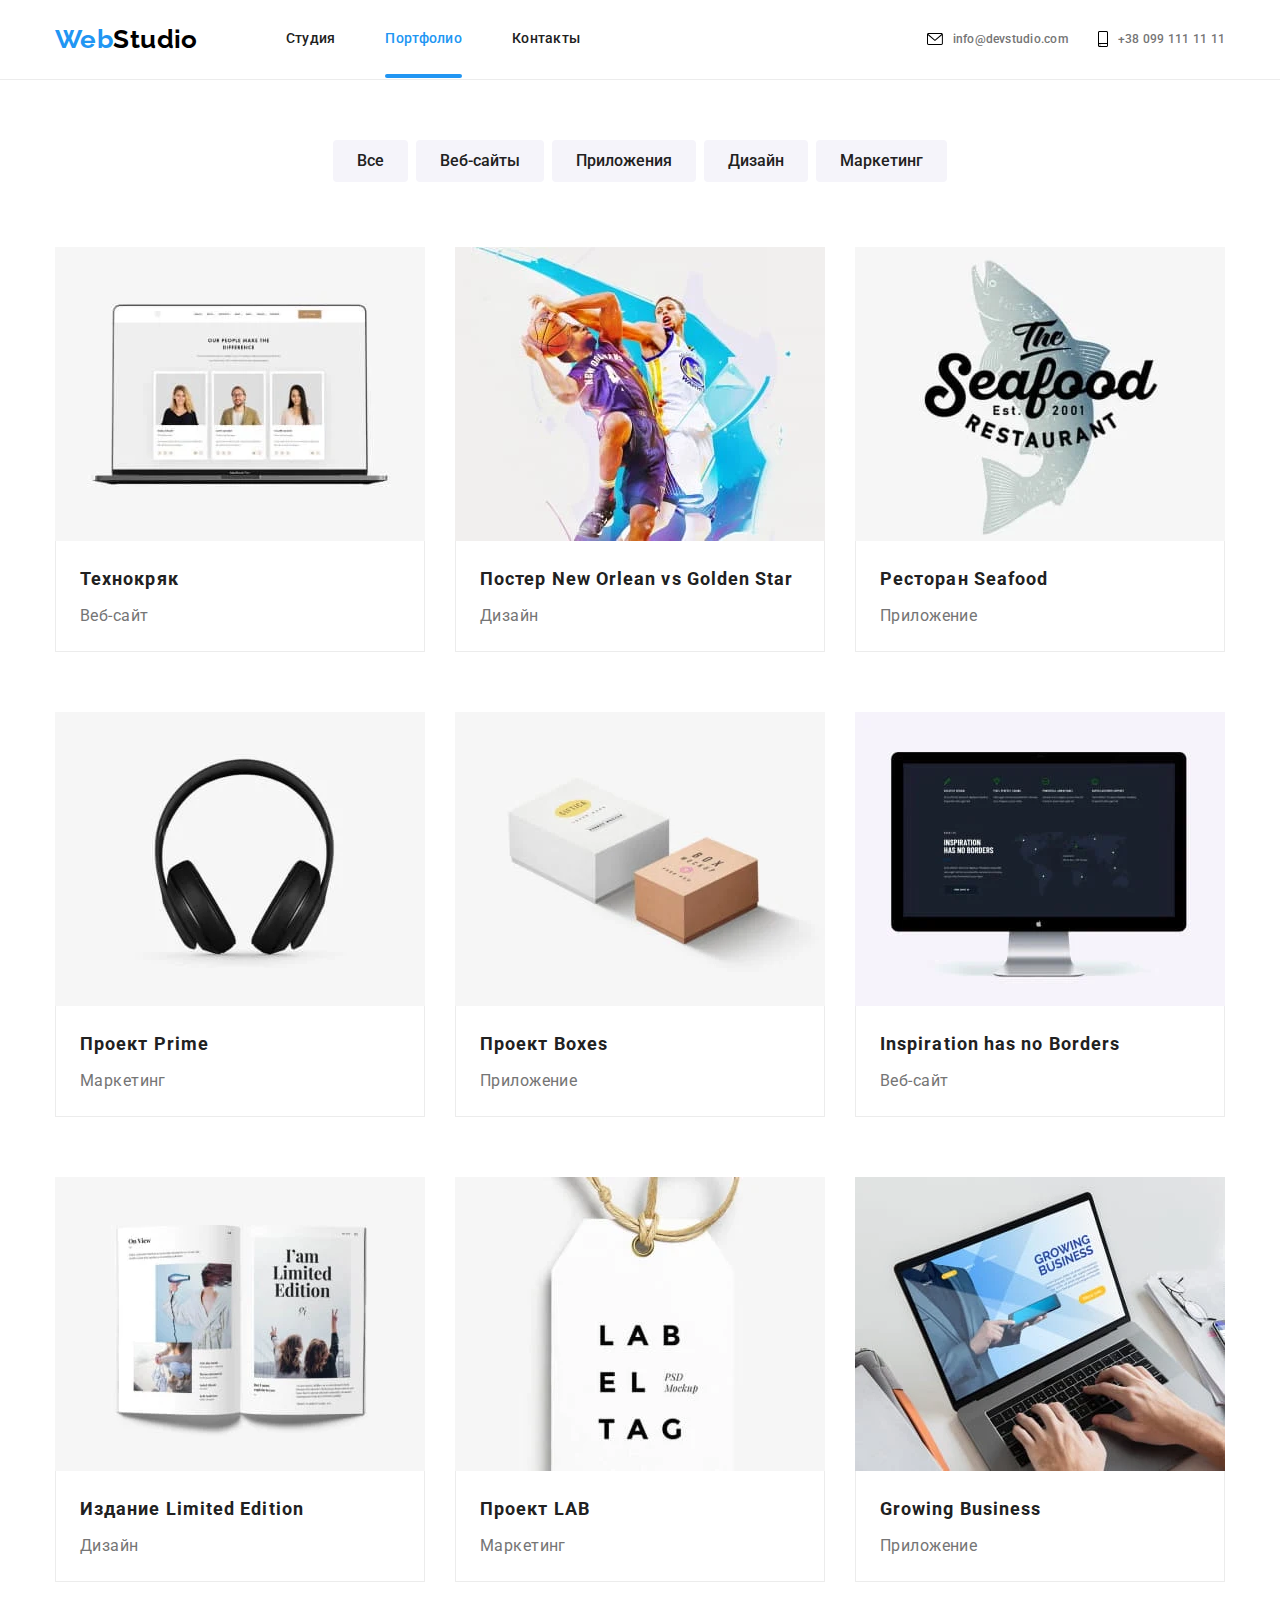
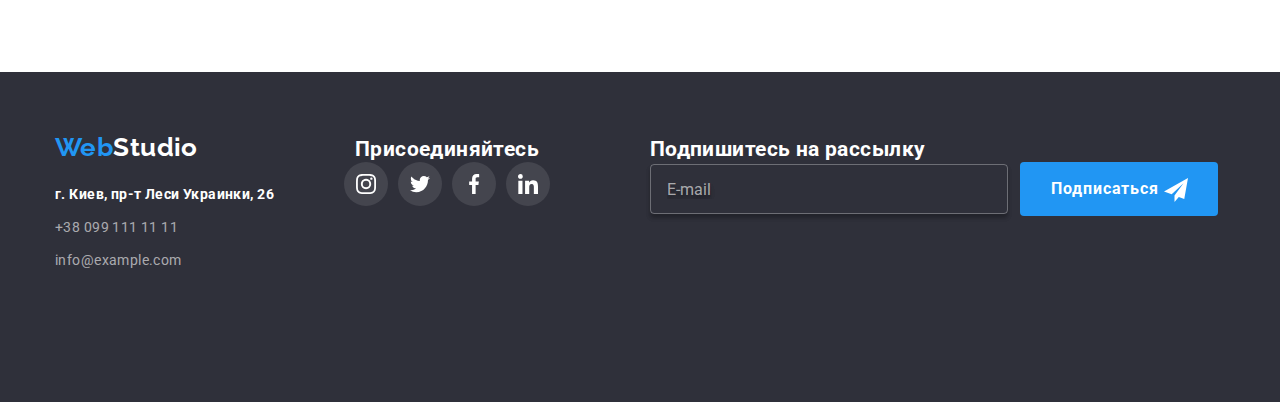
==== commit 1b0598ce: "Правки ДЗ-08" ====
--- a/portfolio.html
+++ b/portfolio.html
@@ -149,10 +149,9 @@
                       "
                     />
                     <img
+                      class="gallery-icon"
                       src="./images/portfolio/pngpage2.jpg"
                       alt="Вебсайт"
-                      width="370"
-                      height="294"
                     />
                   </picture>
 
@@ -218,10 +217,9 @@
                       "
                     />
                     <img
+                      class="gallery-icon"
                       src="./images/portfolio/imgpngpage21.jpg"
                       alt="Баскетбол"
-                      width="370"
-                      height="294"
                     />
                   </picture>
 
@@ -231,7 +229,7 @@
                     цифрового шпионажа и атак на защищённые сервера конкурентов
                   </p>
                 </div>
-                <div class="galery-box">
+                <div class="galery-box galery-box-test">
                   <h3 class="section-title-galery">
                     Постер New Orlean vs Golden Star
                   </h3>
@@ -289,10 +287,9 @@
                       "
                     />
                     <img
+                      class="gallery-icon"
                       src="./images/portfolio/imgpngpage22.jpg"
                       alt="Ресторан"
-                      width="370"
-                      height="294"
                     />
                   </picture>
 
@@ -358,10 +355,9 @@
                       "
                     />
                     <img
+                      class="gallery-icon"
                       src="./images/portfolio/imgpngpage23.jpg"
                       alt="Наушники"
-                      width="370"
-                      height="294"
                     />
                   </picture>
 
@@ -427,10 +423,9 @@
                       "
                     />
                     <img
+                      class="gallery-icon"
                       src="./images/portfolio/imgpngpage24.jpg"
                       alt="Коробки"
-                      width="370"
-                      height="294"
                     />
                   </picture>
 
@@ -496,10 +491,9 @@
                       "
                     />
                     <img
+                      class="gallery-icon"
                       src="./images/portfolio/imgpngpage25.jpg"
                       alt="Компьютер"
-                      width="370"
-                      height="294"
                     />
                   </picture>
 
@@ -567,10 +561,9 @@
                       "
                     />
                     <img
+                      class="gallery-icon"
                       src="./images/portfolio/imgpngpage26.jpg"
                       alt="Книга"
-                      width="370"
-                      height="294"
                     />
                   </picture>
 
@@ -636,10 +629,9 @@
                       "
                     />
                     <img
+                      class="gallery-icon"
                       src="./images/portfolio/imgpngpage27.jpg"
                       alt="Брелок"
-                      width="370"
-                      height="294"
                     />
                   </picture>
 
@@ -705,10 +697,9 @@
                       "
                     />
                     <img
+                      class="gallery-icon"
                       src="./images/portfolio/imgpngpage28.jpg"
                       alt="Клавиатура"
-                      width="370"
-                      height="294"
                     />
                   </picture>
 
--- a/css/main.min.css
+++ b/css/main.min.css
@@ -1,5 +1,5 @@
 :root{--accent-color: #2196f3;--primary-text-color: #757575;--section-text-color: #212121;--primary-white-color: #ffffff;--primary-black-color: #000000;--primary-heder-footer-color: #2f303a;--button-second-color: #188ce8;--button-galery-box: #f5f4fa;--border-color: #ececec;--border-second-color: #afb1b8;--shadow-btn: 0px 4px 4px rgba(0, 0, 0, 0.15), 0px 4px 4px rgba(0, 0, 0, 0.15);--primary-shadow: 0px 3px 1px rgba(0, 0, 0, 0.1),
     0px 1px 2px rgba(0, 0, 0, 0.08), 0px 2px 2px rgba(0, 0, 0, 0.12);--second-shadow: 0px 1px 1px rgba(0, 0, 0, 0.12),
     0px 4px 4px rgba(0, 0, 0, 0.06), 1px 4px 6px rgba(0, 0, 0, 0.16);--third-shadow: 0px 4px 4px rgba(0, 0, 0, 0.25),
-    0px 4px 4px rgba(0, 0, 0, 0.25);--main-font: 'Roboto', sans-serif;--secondary-font: 'Raleway', sans-serif}.visually-hidden{position:absolute !important;clip:rect(1px 1px 1px 1px);clip:rect(1px 1px 1px 1px);padding:0 !important;border:0 !important;height:1px !important;width:1px !important;overflow:hidden}body{font-size:14px;font-weight:400;line-height:1.14;color:var(--primary-text-color);font-family:var(--main-font),sans-serif;letter-spacing:0.03em}h1,h2,h3,h4,h5,h6,p{margin-top:0;margin-bottom:0}ul,ol{margin-top:0;margin-bottom:0;padding-left:0}img{display:block}.link-ul{list-style:none}.link-a-href{text-decoration:none}.button,.button-galery{cursor:pointer}.section{padding-top:94px}.container{width:1200px;margin:0 auto;padding-left:15px;padding-right:15px}.logo{font-size:26px;font-weight:700;line-height:1.19;font-family:var(--secondary-font);text-decoration:none;transition:color 250ms cubic-bezier(0.4, 0, 0.2, 1)}.logo:hover,.logo:focus{color:var(--accent-color)}.logo-header{color:var(--primary-black-color);margin-right:93px}.logo-footer{color:var(--primary-white-color);display:block;margin-bottom:20px}.logo__icon{color:var(--accent-color)}.section-text{line-height:1.71}.section-title{font-size:36px;font-weight:700;line-height:1.17;color:var(--section-text-color);text-align:center}.modal{position:absolute;left:50%;top:50%;width:528px;height:581px;background:var(--primary-white-color);transform:translate(-50%, -50%);animation-name:changeModalBtn;animation-duration:250ms}.modal-btn{position:absolute;top:8px;right:8px;border-radius:50%;border:1px solid rgba(0,0,0,0.1);width:30px;height:30px;background-color:transparent;cursor:pointer;padding:0;display:flex;align-items:center;justify-content:center;transition:fill 250ms cubic-bezier(0.4, 0, 0.2, 1)}.modal-btn:hover,.modal-btn:focus{fill:var(--accent-color)}.backdrop{position:fixed;top:0;left:0;width:100vw;height:100vh;background-color:rgba(0,0,0,0.2);transition:opacity 250ms linear, visibility 250ms linear}.is-hidden{opacity:0;visibility:hidden;pointer-events:none}@keyframes changeModalBtn{25%{transform:scale(25%);transform:opacity(25%)}50%{transform:scale(50%);transform:opacity(50%)}75%{transform:scale(75%);transform:opacity(75%)}100%{transform:scale(100%);transform:opacity(100%)}}.modal-form{padding-top:40px;padding-bottom:40px;padding-left:41px;padding-right:39px;display:flex;flex-direction:column}.modal-text{font-size:20px;font-weight:700;line-height:1.15;text-align:center;color:var(--section-text-color);margin-bottom:10px}.form-input{width:100%;height:40px;border:1px solid rgba(33,33,33,0.2);border-radius:4px;padding-left:42px;transition:border-color 250ms cubic-bezier(0.4, 0, 0.2, 1)}.form-input:focus{border-color:var(--accent-color);outline:none}.modal-icon-form{color:var(--section-text-color);position:absolute;display:block;top:50%;left:12px;transform:translateY(-50%);transition:fill 250ms cubic-bezier(0.4, 0, 0.2, 1)}.form-input:focus+.modal-icon-form{fill:var(--accent-color)}.form-label{font-size:12px;font-weight:400;line-height:1.17;letter-spacing:0.03em;margin-bottom:10px}.form-label .form-message{transition:border-color 250ms cubic-bezier(0.4, 0, 0.2, 1)}.modal-relative{position:relative;display:block;margin-top:4px}.form-message{width:100%;height:120px;margin-top:4px;border:1px solid rgba(33,33,33,0.2);border-radius:4px;padding-top:12px;padding-left:16px;resize:none}.form-message:focus{border-color:var(--accent-color);outline:none}.form-message::placeholder{letter-spacing:0.01em;color:rgba(117,117,117,0.5)}.checkbox-label{line-height:1.71;display:flex;align-items:center;margin-bottom:30px}.checkbox-label::before{content:' ';display:block;width:16px;height:15px;border:1px solid var(--section-text-color);margin-right:7px}.form-checkbox:checked+.checkbox-label::before{background-image:url("../images/sprite/icon-check.svg");background-color:var(--accent-color);border:none;background-repeat:no-repeat;background-position:50% 50%;background-origin:padding-box}.form-checkbox:focus+.checkbox-label::before{border-color:var(--button-second-color);width:16px;height:15px}.checkbox-link{color:var(--accent-color)}.btn-send{font-size:16px;font-weight:700;line-height:1.88;font-family:inherit;letter-spacing:0.06em;background-color:var(--accent-color);color:var(--primary-white-color);cursor:pointer;width:200px;box-shadow:var(--shadow-btn);border-radius:4px;border:none;padding-top:10px;padding-bottom:10px;margin:0 auto;transition:background-color 250ms cubic-bezier(0.4, 0, 0.2, 1)}.btn-send:hover,.btn-send:focus{background-color:var(--button-second-color)}.team__link{display:flex;align-items:center;justify-content:center;width:44px;height:44px;border-radius:50%;fill:#afb1b8;transition:background-color 250ms cubic-bezier(0.4, 0, 0.2, 1),fill 250ms cubic-bezier(0.4, 0, 0.2, 1)}.team__link:hover,.team__link:focus{background-color:var(--accent-color);fill:var(--primary-white-color)}.team__icon{color:var(--border-second-color)}.team__icon:hover,.team__icon:focus{fill:var(--primary-white-color);color:var(--primary-white-color);transition:fill;transition-duration:250ms;transition-timing-function:cubic-bezier(0.4, 0, 0.2, 1);transition-delay:0}.join-link{display:flex;align-items:center;justify-content:center;width:44px;height:44px;border-radius:50%;fill:var(--primary-white-color);transition:background-color 250ms cubic-bezier(0.4, 0, 0.2, 1),fill 250ms cubic-bezier(0.4, 0, 0.2, 1)}.join-link:hover,.join-link:focus{background-color:var(--accent-color);fill:var(--primary-white-color)}.join-icon{color:var(--primary-white-color)}.join-title{width:44px;height:44px;border-radius:50%;background:rgba(255,255,255,0.1)}.join-title:not(:last-child){margin-right:10px}.header{padding-top:24px;padding-bottom:24px;border-bottom:1px solid var(--border-color)}.header-container,.navigation{display:flex;align-items:center}.menu,.menu__link{color:var(--section-text-color);font-weight:500;letter-spacing:0.02em;text-decoration:none;transition:color 250ms cubic-bezier(0.4, 0, 0.2, 1)}.menu .current,.menu__link .current{color:var(--accent-color);transition:color 250ms cubic-bezier(0.4, 0, 0.2, 1)}.menu:hover,.menu:focus,.menu__link:hover,.menu__link:focus{color:var(--accent-color)}.menu__item:not(:last-child){margin-right:50px}.section-list{margin-left:auto}.section-after{position:relative}.current::after{content:' ';display:block;background-color:var(--accent-color);width:100%;height:4px;border-radius:2px;margin-top:28px;position:absolute;bottom:-32px}.contact__item:not(:last-child){margin-right:30px}.contact__mail-link{color:var(--primary-text-color);font-weight:500;letter-spacing:0.02em;display:flex;align-items:center;transition:color 250ms cubic-bezier(0.4, 0, 0.2, 1),fill 250ms cubic-bezier(0.4, 0, 0.2, 1)}.contact__mail-link:hover,.contact__mail-link:focus{color:var(--accent-color);fill:var(--accent-color)}.contact__phone-link{color:var(--primary-text-color);font-weight:500;letter-spacing:0.02em;display:flex;align-items:center;transition:color 250ms cubic-bezier(0.4, 0, 0.2, 1),fill 250ms cubic-bezier(0.4, 0, 0.2, 1)}.contact__phone-link:hover,.contact__phone-link:focus{color:var(--accent-color);fill:var(--accent-color)}.contact__icon{margin-right:10px;color:var(--primary-text-color)}.menu__icon{color:#000000}.menu-button{display:inline-flex;margin:0;padding:0;border:0;background-color:transparent}.menu-button .menu__icon{display:none}.hero{text-align:center;padding-top:200px;padding-bottom:200px;background-color:var(--primary-heder-footer-color);flex-grow:1;background-image:linear-gradient(rgba(47,48,58,0.4), rgba(47,48,58,0.4));background-size:cover;max-width:1600px}@media screen and (min-width: 280px){.hero{background-image:url("../images/mobile/bg-main.jpg")}}@media (min-device-pixel-ratio: 2) and (min-width: 280px), (min-resolution: 192dpi) and (min-width: 280px), (min-resolution: 2dppx) and (min-width: 280px){.hero{background-image:url("../images/mobile/bg-main@2x.jpg")}}@media screen and (min-width: 768px){.hero{background-image:url("../images/tablet/bg-main.jpg")}}@media (min-device-pixel-ratio: 2) and (min-width: 768px), (min-resolution: 192dpi) and (min-width: 768px), (min-resolution: 2dppx) and (min-width: 768px){.hero{background-image:url("../images/tablet/bg-main@2x.jpg")}}@media screen and (min-width: 1200px){.hero{background-image:url("../images/hero-img/img-hero.jpg")}}@media (min-device-pixel-ratio: 2) and (min-width: 1200px), (min-resolution: 192dpi) and (min-width: 1200px), (min-resolution: 2dppx) and (min-width: 1200px){.hero{background-image:url("../images/hero-img/img-hero@2x.jpg")}}.hero__title{font-size:44px;font-weight:900;line-height:1.36;color:var(--primary-white-color);text-transform:uppercase;letter-spacing:0.06em;width:696px;margin-bottom:30px;margin-left:auto;margin-right:auto}.button{font-size:16px;font-weight:700;line-height:1.9;color:var(--primary-white-color);background-color:var(--accent-color);font-family:inherit;letter-spacing:0.06em;text-decoration:none;cursor:pointer;width:200px;border-radius:4px;border:none;padding-top:10px;padding-bottom:10px;transition:color 250ms cubic-bezier(0.4, 0, 0.2, 1),background-color 250ms cubic-bezier(0.4, 0, 0.2, 1)}.button:hover,.button:focus{color:var(--primary-white-color);background-color:var(--button-second-color)}.about{margin-top:-30px;margin-left:-30px}@media screen and (max-width: 1170px){.about-section{padding-bottom:60px}}.section-item{display:flex;align-items:center}.about__item{margin-top:30px;margin-left:30px;width:270px}.headline-div{height:120px;display:flex;align-items:center;justify-content:center;background-color:var(--button-galery-box);border:1px solid var(--button-galery-box);border-radius:4px;margin-bottom:30px}.about__text{font-size:14px;font-weight:700;line-height:1.71;color:var(--section-text-color);text-transform:uppercase;margin-bottom:10px}.about__info{font-size:14px;font-weight:400;line-height:1.71;letter-spacing:0.03em}.wort-item{margin-bottom:50px}.section-padding{padding-bottom:94px}@media screen and (max-width: 1170px){.section-padding{display:none;padding-bottom:60px}}.work-space{flex-wrap:wrap;justify-content:space-between}.work-space__item+.work-space__item{margin-left:30px}.container__work-space{position:relative}.work-space__overlay{font-weight:700;text-transform:uppercase;color:var(--primary-white-color);text-align:center;width:370px;height:70px;padding-top:27px;padding-bottom:27px;background-color:rgba(47,48,58,0.8);position:absolute;right:0;bottom:0}.team__text{margin-bottom:50px}.section-team{flex-wrap:wrap;margin-top:30px;margin-left:30px;background-color:var(--primary-white-color);box-shadow:var(--third-shadow)}.section-ul-team{margin-top:-30px;margin-left:-30px}.team-box{padding-top:30px;padding-bottom:30px;padding-left:32px;padding-right:32px}.team{display:flex;justify-content:space-between}.comand-fon{background-color:var(--button-galery-box);margin-bottom:0;padding-bottom:94px}@media screen and (max-width: 1170px){.comand-fon{padding-bottom:60px}}.section-title-name{font-size:16px;font-weight:500;line-height:1.19;color:var(--section-text-color);text-align:center;margin-bottom:10px}.section-text-name{font-size:16px;font-weight:400;line-height:1.19;text-align:center;margin-bottom:16px}.partner{margin-bottom:0;padding-bottom:94px;display:flex;justify-content:space-between;margin-left:-30px}.partner__title{font-size:36px;font-weight:700;line-height:1.17;color:var(--section-text-color);text-align:center;margin-bottom:50px}.partner__item{margin-left:30px}.partner__link{fill:var(--border-second-color);border:1px solid var(--border-second-color);border-radius:4px;width:170px;height:92px;display:flex;align-items:center;justify-content:center;transition:border-color 250ms cubic-bezier(0.4, 0, 0.2, 1),box-shadow 250ms cubic-bezier(0.4, 0, 0.2, 1),fill 250ms cubic-bezier(0.4, 0, 0.2, 1)}.partner__link:hover,.partner__link:focus{border-color:var(--accent-color);box-shadow:var(--third-shadow);fill:var(--accent-color)}.partner__icon{color:var(--border-second-color)}.section-footer{margin-bottom:9px}.footer{background-color:var(--primary-heder-footer-color);margin-left:auto;margin-right:auto;padding-top:60px;padding-bottom:60px}.footer-address{color:var(--primary-white-color);transition:color 250ms cubic-bezier(0.4, 0, 0.2, 1);font-style:normal;text-decoration:none}.footer-address:hover,.footer-address:focus{color:var(--accent-color);text-decoration:none}.footer-phone,.footer-mail{color:rgba(255,255,255,0.6);transition:color 250ms cubic-bezier(0.4, 0, 0.2, 1);font-style:normal;text-decoration:none}.footer-phone:hover,.footer-phone:focus,.footer-phone:hover,.footer-phone:focus,.footer-mail:hover,.footer-mail:focus,.footer-mail:hover,.footer-mail:focus{color:var(--accent-color);text-decoration:none}.footer-text{font-weight:700;margin-bottom:20px;color:var(--primary-white-color)}.box{display:flex;align-items:baseline}.box-one{margin-right:70px}.container-email{margin:0 auto}.container-join{margin-right:93px}.join-ul{display:flex}.user-email{display:flex;align-items:center}.user-email input{margin:0;padding-left:16px;padding-right:auto;padding-top:15px;padding-bottom:15px}.user-email input::placeholder{color:rgba(255,255,255,0.6);text-shadow:0px 4px 4px rgba(0,0,0,0.25),0px 4px 4px rgba(0,0,0,0.25)}.mail-user{font-size:16px;font-weight:400;line-height:1.25;color:var(--primary-white-color);height:50px;width:358px;border:1px solid rgba(255,255,255,0.3);background-color:transparent;box-shadow:var(--shadow-btn);border-radius:4px}.click{font-size:16px;font-weight:700;line-height:1.87;margin-left:12px;padding-top:10px;padding-bottom:10px;padding-right:28px;padding-left:29px;letter-spacing:0.06em;cursor:pointer;color:var(--primary-white-color);background-color:var(--accent-color);border-color:transparent;border-radius:4px;font-family:inherit;transition:box-shadow 250ms cubic-bezier(0.4, 0, 0.2, 1),color 250ms cubic-bezier(0.4, 0, 0.2, 1)}.click:hover,.click:focus{box-shadow:var(--shadow-btn)}.mail-pic{fill:var(--primary-white-color);vertical-align:middle}.section-photo-item{padding-top:94px;padding-bottom:94px}.section-ul-portfolio{display:flex;justify-content:center;margin-bottom:50px}.section-li-btn:not(:last-child){margin-right:8px}.galery-box{padding-left:24px;padding-right:24px;padding-top:20px;padding-bottom:20px;border:1px solid var(--border-color);border-top:none}.section-ul-galery{display:flex;flex-wrap:wrap;margin-top:-30px;margin-left:-30px}.section-li-galery{flex-wrap:wrap;margin-top:30px;margin-left:30px}.galery-link{display:block;transition:box-shadow 250ms cubic-bezier(0.4, 0, 0.2, 1)}.galery-link:hover,.galery-link:focus{box-shadow:var(--second-shadow)}.galery-link:hover .overlay,.galery-link:focus .overlay{transform:translateY(0%)}.galery-img-overlay{position:relative;overflow:hidden}.overlay{font-size:18px;font-weight:400;line-height:1.56;background-color:rgba(33,150,243,0.9);color:var(--primary-white-color);padding-top:63px;padding-bottom:63px;padding-left:24px;padding-right:24px;position:absolute;top:0;left:0;height:100%;width:100%;overflow:auto;transform:translateY(101%);transition:transform 250ms linear}.section-title-galery{font-size:18px;font-weight:700;line-height:2;color:var(--section-text-color);letter-spacing:0.06em;padding-bottom:4px}.section-text-galery{font-size:16px;font-weight:400;line-height:1.88;background-color:var(--primary-white-color);color:var(--primary-text-color)}.button-galery{font-size:16px;font-weight:500;line-height:1.63;color:var(--section-text-color);background-color:var(--button-galery-box);font-family:inherit;text-align:center;border-color:transparent;border-radius:4px;padding:6px 22px;transition:color 250ms cubic-bezier(0.4, 0, 0.2, 1),box-shadow 250ms cubic-bezier(0.4, 0, 0.2, 1),background-color 250ms cubic-bezier(0.4, 0, 0.2, 1)}.button-galery:hover,.button-galery:focus{color:var(--primary-white-color);background-color:var(--button-second-color);box-shadow:var(--primary-shadow)}
+    0px 4px 4px rgba(0, 0, 0, 0.25);--main-font: 'Roboto', sans-serif;--secondary-font: 'Raleway', sans-serif}.visually-hidden{position:absolute !important;clip:rect(1px 1px 1px 1px);clip:rect(1px 1px 1px 1px);padding:0 !important;border:0 !important;height:1px !important;width:1px !important;overflow:hidden}body{font-size:14px;font-weight:400;line-height:1.14;color:var(--primary-text-color);font-family:var(--main-font),sans-serif;letter-spacing:0.03em}h1,h2,h3,h4,h5,h6,p{margin-top:0;margin-bottom:0}ul,ol{margin-top:0;margin-bottom:0;padding-left:0}img{display:block}.link-ul{list-style:none}.link-a-href{text-decoration:none}.button,.button-galery{cursor:pointer}.section{padding-top:60px}@media screen and (min-width: 1200px){.section{padding-top:94px}}.container{padding-left:15px;padding-right:15px}@media screen and (min-width: 480px){.container{width:480px;margin:0 auto}}@media screen and (min-width: 768px){.container{width:768px}}@media screen and (min-width: 1200px){.container{width:1200px}}.logo{font-size:24px;font-weight:700;line-height:1.17;font-family:var(--secondary-font);text-decoration:none;transition:color 250ms cubic-bezier(0.4, 0, 0.2, 1)}.logo:hover,.logo:focus{color:var(--accent-color)}.logo-header{color:var(--primary-black-color);margin-right:93px}@media screen and (min-width: 768px){.logo-header{margin-right:88px}}.logo-footer{color:var(--primary-white-color);display:block;margin-bottom:20px}.logo__icon{color:var(--accent-color)}@media screen and (min-width: 1200px){.logo{font-size:26px;font-weight:700;line-height:1.19}}.section-text{line-height:1.71}.section-title{font-size:28px;font-weight:700;line-height:1.19;color:var(--section-text-color);text-align:center}@media screen and (min-width: 768px){.section-title{font-size:28px;font-weight:700;line-height:1.19}}@media screen and (min-width: 1200px){.section-title{font-size:36px;font-weight:700;line-height:1.17}}.modal{position:absolute;left:50%;top:50%;width:528px;height:581px;background:var(--primary-white-color);transform:translate(-50%, -50%);animation-name:changeModalBtn;animation-duration:250ms}.modal-btn{position:absolute;top:8px;right:8px;border-radius:50%;border:1px solid rgba(0,0,0,0.1);width:30px;height:30px;background-color:transparent;cursor:pointer;padding:0;display:flex;align-items:center;justify-content:center;transition:fill 250ms cubic-bezier(0.4, 0, 0.2, 1)}.modal-btn:hover,.modal-btn:focus{fill:var(--accent-color)}.backdrop{position:fixed;top:0;left:0;width:100vw;height:100vh;background-color:rgba(0,0,0,0.2);transition:opacity 250ms linear, visibility 250ms linear}.is-hidden{opacity:0;visibility:hidden;pointer-events:none}@keyframes changeModalBtn{25%{transform:scale(25%);transform:opacity(25%)}50%{transform:scale(50%);transform:opacity(50%)}75%{transform:scale(75%);transform:opacity(75%)}100%{transform:scale(100%);transform:opacity(100%)}}.modal-form{padding-top:40px;padding-bottom:40px;padding-left:41px;padding-right:39px;display:flex;flex-direction:column}.modal-text{font-size:20px;font-weight:700;line-height:1.15;text-align:center;color:var(--section-text-color);margin-bottom:10px}.form-input{width:100%;height:40px;border:1px solid rgba(33,33,33,0.2);border-radius:4px;padding-left:42px;transition:border-color 250ms cubic-bezier(0.4, 0, 0.2, 1)}.form-input:focus{border-color:var(--accent-color);outline:none}.modal-icon-form{color:var(--section-text-color);position:absolute;display:block;top:50%;left:12px;transform:translateY(-50%);transition:fill 250ms cubic-bezier(0.4, 0, 0.2, 1)}.form-input:focus+.modal-icon-form{fill:var(--accent-color)}.form-label{font-size:12px;font-weight:400;line-height:1.17;letter-spacing:0.03em;margin-bottom:10px}.form-label .form-message{transition:border-color 250ms cubic-bezier(0.4, 0, 0.2, 1)}.modal-relative{position:relative;display:block;margin-top:4px}.form-message{width:100%;height:120px;margin-top:4px;border:1px solid rgba(33,33,33,0.2);border-radius:4px;padding-top:12px;padding-left:16px;resize:none}.form-message:focus{border-color:var(--accent-color);outline:none}.form-message::placeholder{letter-spacing:0.01em;color:rgba(117,117,117,0.5)}.checkbox-label{line-height:1.71;display:flex;align-items:center;margin-bottom:30px}.checkbox-label::before{content:' ';display:block;width:16px;height:15px;border:1px solid var(--section-text-color);margin-right:7px}.form-checkbox:checked+.checkbox-label::before{background-image:url("../images/sprite/icon-check.svg");background-color:var(--accent-color);border:none;background-repeat:no-repeat;background-position:50% 50%;background-origin:padding-box}.form-checkbox:focus+.checkbox-label::before{border-color:var(--button-second-color);width:16px;height:15px}.checkbox-link{color:var(--accent-color)}.btn-send{font-size:16px;font-weight:700;line-height:1.88;font-family:inherit;letter-spacing:0.06em;background-color:var(--accent-color);color:var(--primary-white-color);cursor:pointer;width:200px;box-shadow:var(--shadow-btn);border-radius:4px;border:none;padding-top:10px;padding-bottom:10px;margin:0 auto;transition:background-color 250ms cubic-bezier(0.4, 0, 0.2, 1)}.btn-send:hover,.btn-send:focus{background-color:var(--button-second-color)}.team__link{display:flex;align-items:center;justify-content:center;width:44px;height:44px;border-radius:50%;fill:#afb1b8;transition:background-color 250ms cubic-bezier(0.4, 0, 0.2, 1),fill 250ms cubic-bezier(0.4, 0, 0.2, 1)}.team__link:hover,.team__link:focus{background-color:var(--accent-color);fill:var(--primary-white-color)}.team__icon{color:var(--border-second-color)}.team__icon:hover,.team__icon:focus{fill:var(--primary-white-color);color:var(--primary-white-color);transition:fill;transition-duration:250ms;transition-timing-function:cubic-bezier(0.4, 0, 0.2, 1);transition-delay:0}.join-link{display:flex;align-items:center;justify-content:center;width:44px;height:44px;border-radius:50%;fill:var(--primary-white-color);transition:background-color 250ms cubic-bezier(0.4, 0, 0.2, 1),fill 250ms cubic-bezier(0.4, 0, 0.2, 1)}.join-link:hover,.join-link:focus{background-color:var(--accent-color);fill:var(--primary-white-color)}.join-icon{color:var(--primary-white-color)}.join-title{width:44px;height:44px;border-radius:50%;background:rgba(255,255,255,0.1)}.join-title:not(:last-child){margin-right:10px}.header{padding-top:16px;padding-bottom:16px;border-bottom:1px solid var(--border-color)}.menu{display:none}.contact{display:none}.burger-icon{color:#ffff;background-color:black}.header-container{display:flex;justify-content:space-between}@media screen and (min-width: 768px){.header{padding-top:26px;padding-bottom:21px}.burger{display:none}.section-item{flex-wrap:nowrap}.header{border-bottom:1px solid var(--border-color)}.container-general{align-items:baseline}.container-general,.navigation,.menu-tablet{display:flex}.menu-tablet{margin:0 auto;flex-direction:row;flex-wrap:nowrap}.contact__item:not(:last-child){margin-bottom:10px;margin-right:0;margin-left:84px}.contact__icon{margin-right:8px;color:var(--primary-text-color)}.section-list{margin-left:84px}.menu,.menu__link{color:var(--section-text-color);font-weight:500;letter-spacing:0.02em;text-decoration:none;transition:color 250ms cubic-bezier(0.4, 0, 0.2, 1)}.menu .current,.menu__link .current{color:var(--accent-color);transition:color 250ms cubic-bezier(0.4, 0, 0.2, 1)}.menu:hover,.menu:focus,.menu__link:hover,.menu__link:focus{color:var(--accent-color)}.contact__item:not(:last-child){margin-right:0}.menu__item:not(:last-child){margin-right:50px}.section-list{flex-direction:column}.section-after{position:relative}.current::after{content:' ';display:block;background-color:var(--accent-color);width:100%;height:4px;border-radius:2px;margin-top:28px;position:absolute;bottom:-42px}.contact__mail-link{color:var(--primary-text-color);font-weight:500;font-size:12px;line-height:1.17;letter-spacing:0.02em;display:flex;align-items:center;transition:color 250ms cubic-bezier(0.4, 0, 0.2, 1),fill 250ms cubic-bezier(0.4, 0, 0.2, 1)}.contact__mail-link:hover,.contact__mail-link:focus{color:var(--accent-color);fill:var(--accent-color)}.contact__phone-link{color:var(--primary-text-color);font-weight:500;font-size:12px;line-height:1.17;letter-spacing:0.02em;display:flex;align-items:center;transition:color 250ms cubic-bezier(0.4, 0, 0.2, 1),fill 250ms cubic-bezier(0.4, 0, 0.2, 1)}.contact__phone-link:hover,.contact__phone-link:focus{color:var(--accent-color);fill:var(--accent-color)}}@media screen and (min-width: 1200px){.header{padding-top:24px;padding-bottom:24px}.section-list{flex-direction:row}.header{border-bottom:1px solid var(--border-color)}.header-container,.navigation{display:flex;align-items:center}.menu,.menu__link{color:var(--section-text-color);font-weight:500;letter-spacing:0.02em;text-decoration:none;transition:color 250ms cubic-bezier(0.4, 0, 0.2, 1)}.menu .current,.menu__link .current{color:var(--accent-color);transition:color 250ms cubic-bezier(0.4, 0, 0.2, 1)}.menu:hover,.menu:focus,.menu__link:hover,.menu__link:focus{color:var(--accent-color)}.menu__item:not(:last-child){margin-right:50px}.section-list{margin-left:auto}.section-after{position:relative}.current::after{content:' ';display:block;background-color:var(--accent-color);width:100%;height:4px;border-radius:2px;margin-top:28px;position:absolute;bottom:-32px}.contact__item:not(:last-child){margin-right:30px;margin-bottom:0;margin-left:305px}.contact__mail-link{color:var(--primary-text-color);font-weight:500;letter-spacing:0.02em;display:flex;align-items:center;transition:color 250ms cubic-bezier(0.4, 0, 0.2, 1),fill 250ms cubic-bezier(0.4, 0, 0.2, 1)}.contact__mail-link:hover,.contact__mail-link:focus{color:var(--accent-color);fill:var(--accent-color)}.contact__phone-link{color:var(--primary-text-color);font-weight:500;letter-spacing:0.02em;display:flex;align-items:center;transition:color 250ms cubic-bezier(0.4, 0, 0.2, 1),fill 250ms cubic-bezier(0.4, 0, 0.2, 1)}.contact__phone-link:hover,.contact__phone-link:focus{color:var(--accent-color);fill:var(--accent-color)}.contact__icon{margin-right:10px;color:var(--primary-text-color)}.menu__icon{color:#000000}.menu-button{display:inline-flex;margin:0;padding:0;border:0;background-color:transparent}.menu-button .menu__icon{display:none}}.hero{text-align:center;padding-top:160px;padding-bottom:160px;background-color:var(--primary-heder-footer-color);flex-grow:1;background-image:linear-gradient(rgba(47,48,58,0.4), rgba(47,48,58,0.4));background-image:url("../images/mobile/bg-main.jpg");background-size:cover;max-width:100%}.hero__title{font-size:26px;font-weight:900;line-height:1.62;color:var(--primary-white-color);text-transform:uppercase;letter-spacing:0.06em;max-width:360px;margin-bottom:30px;margin-left:auto;margin-right:auto}.button{font-size:16px;font-weight:700;line-height:1.9;color:var(--primary-white-color);background-color:var(--accent-color);font-family:inherit;letter-spacing:0.06em;text-decoration:none;cursor:pointer;width:200px;border-radius:4px;border:none;padding-top:10px;padding-bottom:10px;transition:color 250ms cubic-bezier(0.4, 0, 0.2, 1),background-color 250ms cubic-bezier(0.4, 0, 0.2, 1)}.button:hover,.button:focus{color:var(--primary-white-color);background-color:var(--button-second-color)}@media (min-device-pixel-ratio: 2) and (min-width: 280px), (min-resolution: 192dpi) and (min-width: 280px), (min-resolution: 2dppx) and (min-width: 280px){.hero{background-image:url("../images/mobile/bg-main@2x.jpg")}}@media screen and (min-width: 768px){.hero{background-image:url("../images/tablet/bg-main.jpg")}}@media (min-device-pixel-ratio: 2) and (min-width: 768px), (min-resolution: 192dpi) and (min-width: 768px), (min-resolution: 2dppx) and (min-width: 768px){.hero{background-image:url("../images/tablet/bg-main@2x.jpg")}}@media screen and (min-width: 1200px){.hero{background-image:url("../images/hero-img/img-hero.jpg")}.hero__title{font-size:44px;font-weight:900;line-height:1.36;max-width:696px}}@media (min-device-pixel-ratio: 2) and (min-width: 1200px), (min-resolution: 192dpi) and (min-width: 1200px), (min-resolution: 2dppx) and (min-width: 1200px){.hero{background-image:url("../images/hero-img/img-hero@2x.jpg")}}.about__text{font-size:14px;font-weight:700;line-height:1.14;color:var(--section-text-color);text-transform:uppercase;margin-bottom:10px}.about__info{font-size:14px;font-weight:400;line-height:1.71;letter-spacing:0.03em;margin-bottom:30px}.headline-div{display:flex;align-items:center;justify-content:center;height:120px;background-color:var(--button-galery-box);border:1px solid var(--button-galery-box);border-radius:4px;margin-bottom:30px}@media screen and (max-width: 767px){.about__text{text-align:center}}@media screen and (min-width: 768px){.section-item{display:flex;flex-wrap:wrap;justify-content:space-around}.about__item{flex-basis:33.33%}.headline-div{width:354px}}@media screen and (min-width: 1200px){.about__text{font-size:14px;font-weight:700;line-height:1.71}.section-item{flex-wrap:nowrap}.headline-div{height:120px;width:270px;display:flex;align-items:center;justify-content:center;background-color:var(--button-galery-box);border:1px solid var(--button-galery-box);border-radius:4px;margin-bottom:30px}.about{margin-top:-30px;margin-left:-30px}.section-item{align-items:center}.about__item{margin-top:30px;margin-left:30px}}.wort-item{margin-bottom:50px}.section-padding{padding-bottom:94px}@media screen and (max-width: 1170px){.section-padding{display:none;padding-bottom:60px}}.work-space{flex-wrap:wrap;justify-content:space-between}.work-space__item+.work-space__item{margin-left:30px}.container__work-space{position:relative}.work-space__overlay{font-weight:700;text-transform:uppercase;color:var(--primary-white-color);text-align:center;width:370px;height:70px;padding-top:27px;padding-bottom:27px;background-color:rgba(47,48,58,0.8);position:absolute;right:0;bottom:0}.section-title-name{font-size:16px;font-weight:500;line-height:1.19;color:var(--section-text-color);text-align:center;margin-bottom:10px}.section-text-name{font-size:16px;font-weight:400;line-height:1.19;text-align:center;margin-bottom:16px}.team__text{margin-bottom:30px}.section-team{box-shadow:var(--third-shadow);background-color:var(--primary-white-color);margin-bottom:30px}.comand-fon{background-color:var(--button-galery-box);padding-bottom:60px}.team-icon{display:block;max-width:100%;height:auto}.team{display:flex;justify-content:center}.team-box{padding-top:30px;padding-bottom:24px;padding-left:122px;padding-right:122px}.team-link{margin-left:22px}@media screen and (min-width: 768px){.team-picture{width:354px;height:374px}.section-item{display:flex}.section-team{flex-wrap:wrap;margin-top:30px;margin-left:30px}.section-ul-team{margin-top:-30px;margin-left:-30px}.team-box{padding-left:74px;padding-right:74px}}@media screen and (min-width: 1200px){.team-picture{width:270px;height:260px}.team__text{margin-bottom:50px}.team-box{padding-top:30px;padding-bottom:30px;padding-left:32px;padding-right:32px}.comand-fon{margin-bottom:0;padding-bottom:94px}}@media screen and (min-width: 1200px) and (max-width: 1170px){.comand-fon{padding-bottom:60px}}.partner__title{font-size:36px;font-weight:700;line-height:1.17;color:var(--section-text-color);text-align:center;margin-bottom:30px}.partner{margin-bottom:0;padding-bottom:60px;display:flex;flex-wrap:wrap;justify-content:space-around}.partner__item{margin-bottom:30px;flex-basis:calc((100% - 60px) / 2)}.partner__link{fill:var(--border-second-color);border:1px solid var(--border-second-color);border-radius:4px;width:100%;height:92px;display:flex;justify-content:space-around;align-items:center;transition:border-color 250ms cubic-bezier(0.4, 0, 0.2, 1),box-shadow 250ms cubic-bezier(0.4, 0, 0.2, 1),fill 250ms cubic-bezier(0.4, 0, 0.2, 1)}.partner__link:hover,.partner__link:focus{border-color:var(--accent-color);box-shadow:var(--third-shadow);fill:var(--accent-color)}.partner__icon{color:var(--border-second-color)}@media screen and (min-width: 768px){.partner__item{margin-bottom:30px;flex-basis:calc((100% - 90px) / 3)}}@media screen and (min-width: 1200px){.partner{margin-bottom:0;padding-bottom:94px;display:flex;justify-content:space-between;margin-left:-30px}.partner__title{font-size:36px;font-weight:700;line-height:1.17;color:var(--section-text-color);text-align:center;margin-bottom:50px}.partner__item{margin-left:30px;flex-basis:calc((100% - 180px) / 6)}.partner__link{fill:var(--border-second-color);border:1px solid var(--border-second-color);border-radius:4px;width:170px;height:92px;display:flex;align-items:center;justify-content:center;transition:border-color 250ms cubic-bezier(0.4, 0, 0.2, 1),box-shadow 250ms cubic-bezier(0.4, 0, 0.2, 1),fill 250ms cubic-bezier(0.4, 0, 0.2, 1)}.partner__link:hover,.partner__link:focus{border-color:var(--accent-color);box-shadow:var(--third-shadow);fill:var(--accent-color)}.partner__icon{color:var(--border-second-color)}}.footer{background-color:var(--primary-heder-footer-color);margin-left:auto;margin-right:auto;padding-top:60px;padding-bottom:60px}.footer-address{color:var(--primary-white-color);transition:color 250ms cubic-bezier(0.4, 0, 0.2, 1);font-style:normal;text-decoration:none}.footer-address:hover,.footer-address:focus{color:var(--accent-color);text-decoration:none}.footer-phone,.footer-mail{color:rgba(255,255,255,0.6);transition:color 250ms cubic-bezier(0.4, 0, 0.2, 1);font-style:normal;text-decoration:none}.footer-phone:hover,.footer-phone:focus,.footer-phone:hover,.footer-phone:focus,.footer-mail:hover,.footer-mail:focus,.footer-mail:hover,.footer-mail:focus{color:var(--accent-color);text-decoration:none}.footer-text{font-weight:700;color:var(--primary-white-color)}.text-join{margin-bottom:20px}.section-footer{margin-bottom:8px;line-height:1.71}.join-ul{display:flex}.box-one{text-align:center;margin-bottom:0px;padding-bottom:60px}.container-email{text-align:center}.container-join{display:flex;flex-direction:column;align-items:center;padding-bottom:60px}.mail-user{font-size:16px;font-weight:400;line-height:1.25;color:var(--primary-white-color);height:50px;width:100%;border:1px solid rgba(255,255,255,0.3);background-color:transparent;box-shadow:var(--shadow-btn);border-radius:4px}.user-email input{margin-bottom:20px;padding-left:16px;padding-right:auto;padding-top:15px;padding-bottom:15px}.user-email input::placeholder{color:rgba(255,255,255,0.6);text-shadow:0px 4px 4px rgba(0,0,0,0.25),0px 4px 4px rgba(0,0,0,0.25)}.click{font-size:16px;font-weight:700;line-height:1.87;padding-top:10px;padding-bottom:10px;padding-right:28px;padding-left:29px;letter-spacing:0.06em;cursor:pointer;color:var(--primary-white-color);background-color:var(--accent-color);border-color:transparent;border-radius:4px;font-family:inherit;transition:box-shadow 250ms cubic-bezier(0.4, 0, 0.2, 1),color 250ms cubic-bezier(0.4, 0, 0.2, 1)}.click:hover,.click:focus{box-shadow:var(--shadow-btn)}.mail-pic{fill:var(--primary-white-color);vertical-align:middle}@media screen and (min-width: 768px){.container-join{display:flex;flex-direction:column;align-items:center;margin-right:89px}.container-tablet{display:flex;align-items:baseline;justify-content:space-between}.box-one{text-align:left;margin-bottom:0px;margin-left:76px}.user-email{display:flex;flex-direction:column;align-items:center}}@media screen and (min-width: 1200px){.section-footer{margin-bottom:9px;text-align:left}.logo-footer,.footer-text{text-align:left}.box{display:flex;align-items:baseline}.box-one{margin-right:70px;margin-left:0}.container-email{margin:0 auto}.container-join{margin-right:93px}.join-ul{display:flex}.user-email{display:flex;align-items:center;flex-direction:row}.user-email input{margin:0;padding-left:16px;padding-right:auto;padding-top:15px;padding-bottom:15px}.user-email input::placeholder{color:rgba(255,255,255,0.6);text-shadow:0px 4px 4px rgba(0,0,0,0.25),0px 4px 4px rgba(0,0,0,0.25)}.mail-user{font-size:16px;font-weight:400;line-height:1.25;color:var(--primary-white-color);height:50px;width:358px;border:1px solid rgba(255,255,255,0.3);background-color:transparent;box-shadow:var(--shadow-btn);border-radius:4px}.click{font-size:16px;font-weight:700;line-height:1.87;margin-left:12px;padding-top:10px;padding-bottom:10px;padding-right:28px;padding-left:29px;letter-spacing:0.06em;cursor:pointer;color:var(--primary-white-color);background-color:var(--accent-color);border-color:transparent;border-radius:4px;font-family:inherit;transition:box-shadow 250ms cubic-bezier(0.4, 0, 0.2, 1),color 250ms cubic-bezier(0.4, 0, 0.2, 1)}.click:hover,.click:focus{box-shadow:var(--shadow-btn)}.mail-pic{fill:var(--primary-white-color);vertical-align:middle}}.section-photo-item{padding-top:60px;padding-bottom:60px}.section-ul-portfolio{display:flex;flex-wrap:wrap;justify-content:flex-start;margin-bottom:40px}.section-li-btn:not(:last-child){margin-right:8px;margin-bottom:15px}.section-li-galery{margin-bottom:30px}.gallery-icon{display:block;max-width:100%;height:auto}.galery-box{padding-left:24px;padding-right:24px;padding-top:20px;padding-bottom:20px;border:1px solid var(--border-color);border-top:none}.galery-link{display:block;transition:box-shadow 250ms cubic-bezier(0.4, 0, 0.2, 1)}.galery-link:hover,.galery-link:focus{box-shadow:var(--second-shadow)}.galery-link:hover .overlay,.galery-link:focus .overlay{transform:translateY(0%)}.galery-img-overlay{position:relative;overflow:hidden}.overlay{font-size:18px;font-weight:400;line-height:1.56;background-color:rgba(33,150,243,0.9);color:var(--primary-white-color);padding-top:63px;padding-bottom:63px;padding-left:24px;padding-right:24px;position:absolute;top:0;left:0;height:100%;width:100%;overflow:hidden;transform:translateY(101%);transition:transform 250ms linear}.section-title-galery{font-size:18px;font-weight:700;line-height:2;color:var(--section-text-color);letter-spacing:0.06em;padding-bottom:4px}.section-text-galery{font-size:16px;font-weight:400;line-height:1.88;background-color:var(--primary-white-color);color:var(--primary-text-color)}@media screen and (min-width: 768px){.section-ul-portfolio{display:flex;justify-content:center;margin-bottom:50px}.section-ul-galery{display:flex;flex-wrap:wrap;margin-top:-30px;margin-left:-30px}.section-li-galery{flex-wrap:wrap;margin-top:30px;margin-left:30px}.galery-box-test{padding-left:12px}}@media screen and (min-width: 1200px){.overlay{overflow:auto}.section-ul-portfolio{display:flex;justify-content:center;margin-bottom:50px}.section-li-btn:not(:last-child){margin-right:8px}.galery-box{padding-left:24px;padding-right:24px;padding-top:20px;padding-bottom:20px;border:1px solid var(--border-color);border-top:none}.section-ul-galery{display:flex;flex-wrap:wrap;margin-top:-30px;margin-left:-30px}.section-li-galery{flex-wrap:wrap;margin-top:30px;margin-left:30px}.galery-link{display:block;transition:box-shadow 250ms cubic-bezier(0.4, 0, 0.2, 1)}.galery-link:hover,.galery-link:focus{box-shadow:var(--second-shadow)}.galery-link:hover .overlay,.galery-link:focus .overlay{transform:translateY(0%)}.galery-img-overlay{position:relative;overflow:hidden}.overlay{font-size:18px;font-weight:400;line-height:1.56;background-color:rgba(33,150,243,0.9);color:var(--primary-white-color);padding-top:63px;padding-bottom:63px;padding-left:24px;padding-right:24px;position:absolute;top:0;left:0;height:100%;width:100%;overflow:auto;transform:translateY(101%);transition:transform 250ms linear}.section-title-galery{font-size:18px;font-weight:700;line-height:2;color:var(--section-text-color);letter-spacing:0.06em;padding-bottom:4px}.section-text-galery{font-size:16px;font-weight:400;line-height:1.88;background-color:var(--primary-white-color);color:var(--primary-text-color)}}.button-galery{font-size:16px;font-weight:500;line-height:1.63;color:var(--section-text-color);background-color:var(--button-galery-box);font-family:inherit;text-align:center;border-color:transparent;border-radius:4px;padding:6px 22px;transition:color 250ms cubic-bezier(0.4, 0, 0.2, 1),box-shadow 250ms cubic-bezier(0.4, 0, 0.2, 1),background-color 250ms cubic-bezier(0.4, 0, 0.2, 1)}.button-galery:hover,.button-galery:focus{color:var(--primary-white-color);background-color:var(--button-second-color);box-shadow:var(--primary-shadow)}
 /*# sourceMappingURL=main.min.css.map */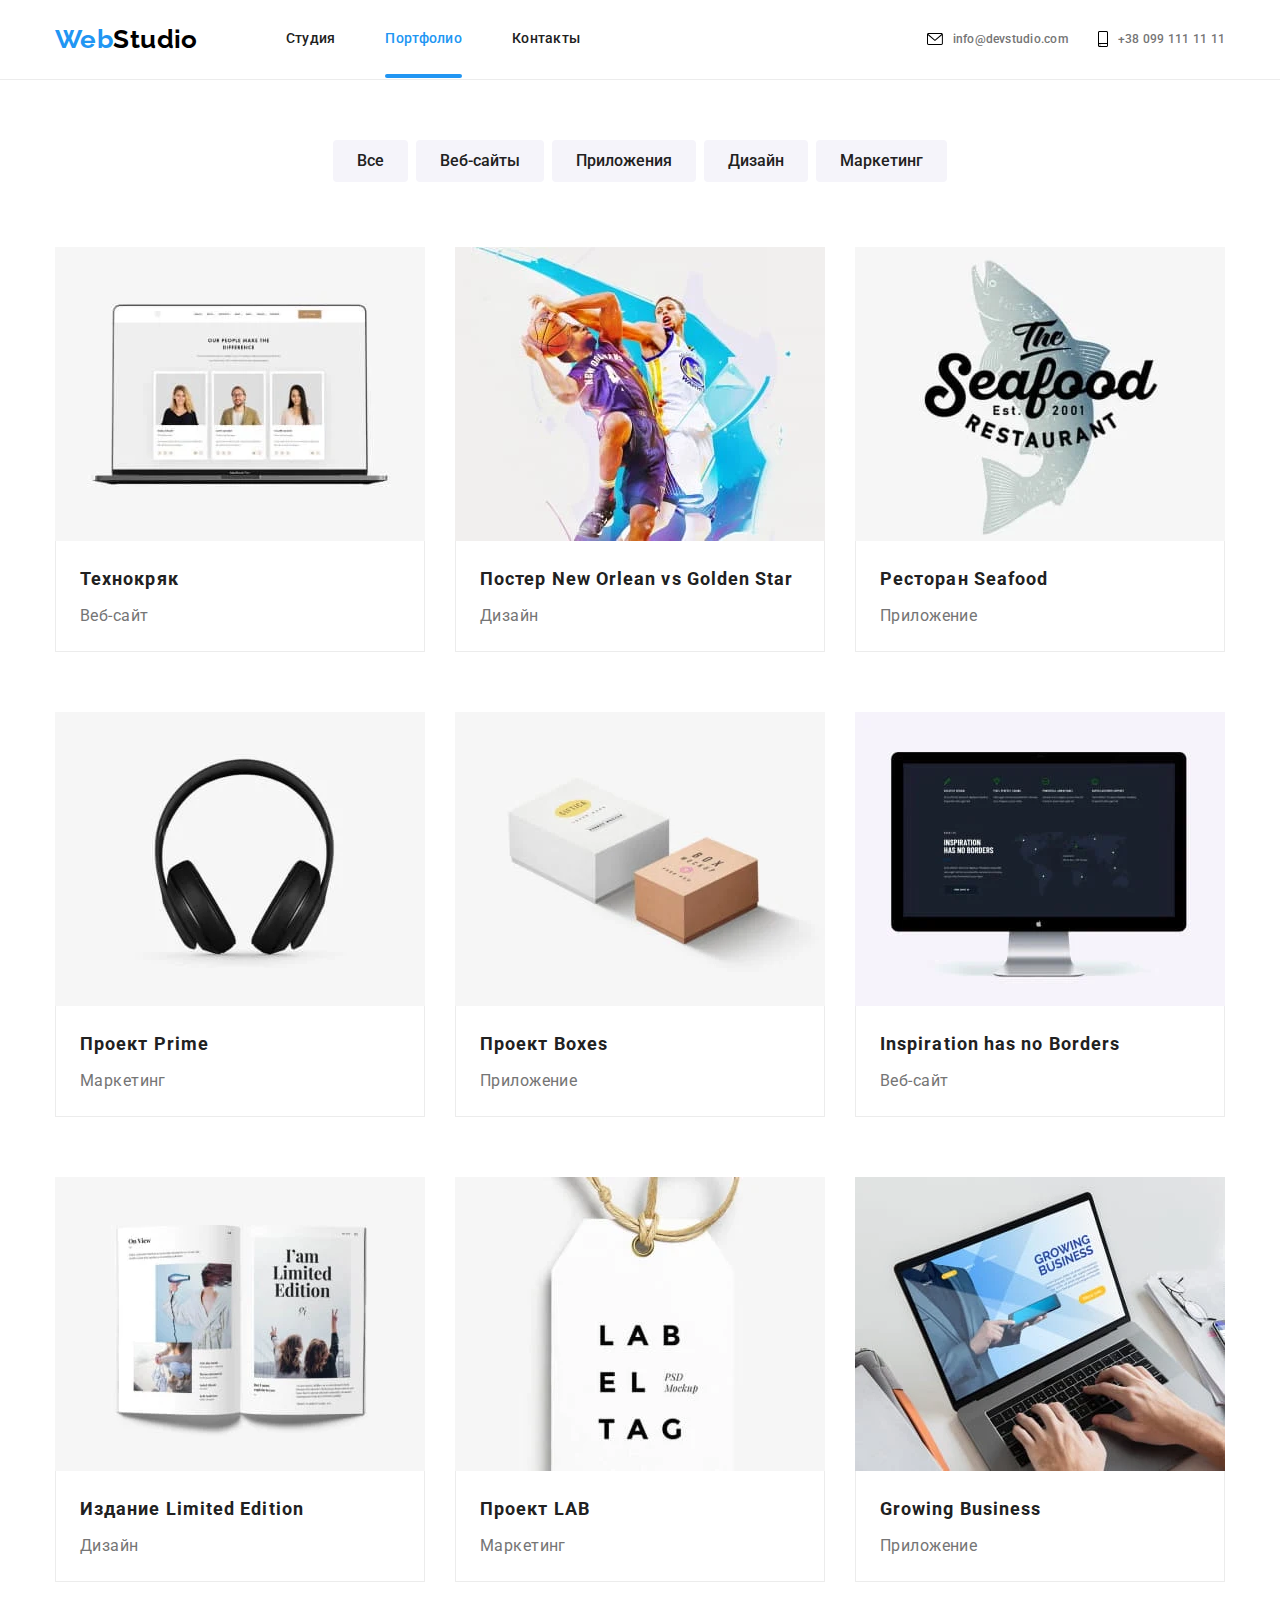
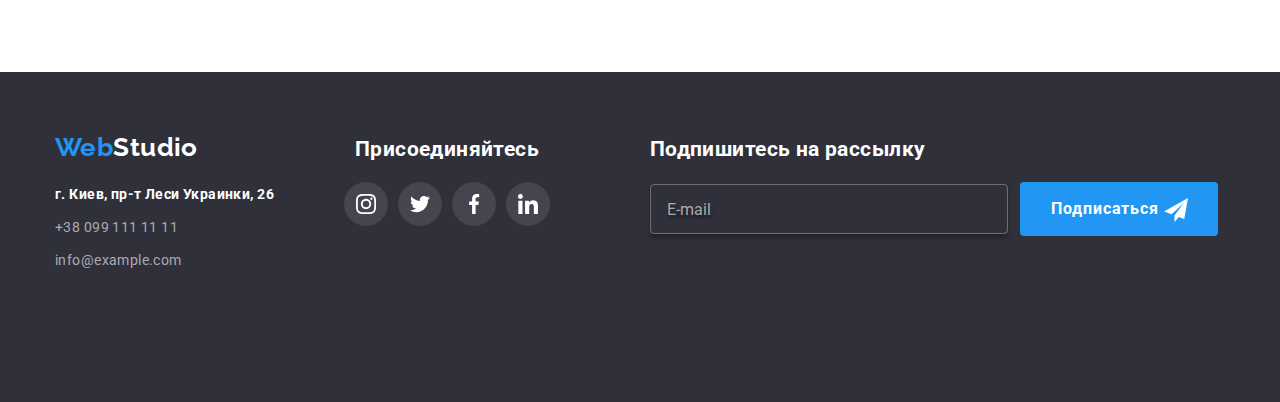
==== commit 681cb52b: "Все правки без модальной кнопки ДЗ-08" ====
--- a/portfolio.html
+++ b/portfolio.html
@@ -723,81 +723,83 @@
     <!--Подвал-->
     <footer class="footer">
       <div class="container box">
-        <div class="box-one">
-          <a class="logo logo-footer" href="./index.html">
-            <span class="logo__icon">Web</span>Studio</a
-          >
-          <address>
-            <ul class="link-ul section-item-footer">
-              <li class="footer-text section-footer">
-                <a
-                  href="https://goo.gl/maps/QAPjnCz2YvxkVtEf7"
-                  target="_blank"
-                  rel="noopener noreferrer"
-                  class="footer-address link-a-href"
-                  >г. Киев, пр-т Леси Украинки, 26
+        <div class="container-tablet">
+          <div class="box-one">
+            <a class="logo logo-footer" href="./index.html">
+              <span class="logo__icon">Web</span>Studio</a
+            >
+            <address>
+              <ul class="link-ul">
+                <li class="footer-text section-footer">
+                  <a
+                    href="https://goo.gl/maps/QAPjnCz2YvxkVtEf7"
+                    target="_blank"
+                    rel="noopener noreferrer"
+                    class="footer-address link-a-href"
+                    >г. Киев, пр-т Леси Украинки, 26
+                  </a>
+                </li>
+                <li class="section-footer">
+                  <a href="tel:+380991111111" class="footer-phone link-a-href"
+                    >+38 099 111 11 11</a
+                  >
+                </li>
+                <li class="section-footer">
+                  <a
+                    href="mailto:info@example.com"
+                    class="footer-mail link-a-href"
+                    >info@example.com</a
+                  >
+                </li>
+              </ul>
+            </address>
+          </div>
+
+          <div class="container-join">
+            <h2 class="footer-text text-join">Присоединяйтесь</h2>
+            <ul class="link-ul join-ul section-item-footer">
+              <li class="join-title section-footer">
+                <a class="join-link" href="./" aria-label="Ссылка на Instagram">
+                  <svg class="join-icon" width="20" height="20">
+                    <use
+                      href="./images/sprite/symbol-defs.svg#icon-instagram"
+                    ></use>
+                  </svg>
                 </a>
               </li>
-              <li class="section-footer">
-                <a href="tel:+380991111111" class="footer-phone link-a-href"
-                  >+38 099 111 11 11</a
-                >
+              <li class="join-title section-footer">
+                <a class="join-link" href="./" aria-label="Ссылка на Twitter">
+                  <svg class="join-icon" width="20" height="20">
+                    <use
+                      href="./images/sprite/symbol-defs.svg#icon-twitter"
+                    ></use>
+                  </svg>
+                </a>
               </li>
-              <li class="section-footer">
-                <a
-                  href="mailto:info@example.com"
-                  class="footer-mail link-a-href"
-                  >info@example.com</a
-                >
+              <li class="join-title section-footer">
+                <a class="join-link" href="./" aria-label="Ссылка на Facebook">
+                  <svg class="join-icon" width="20" height="20">
+                    <use
+                      href="./images/sprite/symbol-defs.svg#icon-facebook"
+                    ></use>
+                  </svg>
+                </a>
+              </li>
+              <li class="join-title section-footer">
+                <a class="join-link" href="./" aria-label="Ссылка на Linkedin">
+                  <svg class="join-icon" width="20" height="20">
+                    <use
+                      href="./images/sprite/symbol-defs.svg#icon-linkedin"
+                    ></use>
+                  </svg>
+                </a>
               </li>
             </ul>
-          </address>
+          </div>
         </div>
 
-        <div class="container-join">
-          <h2 class="footer-text">Присоединяйтесь</h2>
-          <ul class="link-ul join-ul section-item-footer">
-            <li class="join-title section-footer">
-              <a class="join-link" href="./" aria-label="Ссылка на Instagram">
-                <svg class="join-icon" width="20" height="20">
-                  <use
-                    href="./images/sprite/symbol-defs.svg#icon-instagram"
-                  ></use>
-                </svg>
-              </a>
-            </li>
-            <li class="join-title section-footer">
-              <a class="join-link" href="./" aria-label="Ссылка на Twitter">
-                <svg class="join-icon" width="20" height="20">
-                  <use
-                    href="./images/sprite/symbol-defs.svg#icon-twitter"
-                  ></use>
-                </svg>
-              </a>
-            </li>
-            <li class="join-title section-footer">
-              <a class="join-link" href="./" aria-label="Ссылка на Facebook">
-                <svg class="join-icon" width="20" height="20">
-                  <use
-                    href="./images/sprite/symbol-defs.svg#icon-facebook"
-                  ></use>
-                </svg>
-              </a>
-            </li>
-            <li class="join-title section-footer">
-              <a class="join-link" href="./" aria-label="Ссылка на Linkedin">
-                <svg class="join-icon" width="20" height="20">
-                  <use
-                    href="./images/sprite/symbol-defs.svg#icon-linkedin"
-                  ></use>
-                </svg>
-              </a>
-            </li>
-          </ul>
-        </div>
-
         <div class="container-email">
-          <h2 class="footer-text">Подпишитесь на рассылку</h2>
+          <h2 class="footer-text text-join">Подпишитесь на рассылку</h2>
           <form class="user-email">
             <input
               type="email"
--- a/css/main.min.css
+++ b/css/main.min.css
@@ -1,5 +1,5 @@
 :root{--accent-color: #2196f3;--primary-text-color: #757575;--section-text-color: #212121;--primary-white-color: #ffffff;--primary-black-color: #000000;--primary-heder-footer-color: #2f303a;--button-second-color: #188ce8;--button-galery-box: #f5f4fa;--border-color: #ececec;--border-second-color: #afb1b8;--shadow-btn: 0px 4px 4px rgba(0, 0, 0, 0.15), 0px 4px 4px rgba(0, 0, 0, 0.15);--primary-shadow: 0px 3px 1px rgba(0, 0, 0, 0.1),
     0px 1px 2px rgba(0, 0, 0, 0.08), 0px 2px 2px rgba(0, 0, 0, 0.12);--second-shadow: 0px 1px 1px rgba(0, 0, 0, 0.12),
     0px 4px 4px rgba(0, 0, 0, 0.06), 1px 4px 6px rgba(0, 0, 0, 0.16);--third-shadow: 0px 4px 4px rgba(0, 0, 0, 0.25),
-    0px 4px 4px rgba(0, 0, 0, 0.25);--main-font: 'Roboto', sans-serif;--secondary-font: 'Raleway', sans-serif}.visually-hidden{position:absolute !important;clip:rect(1px 1px 1px 1px);clip:rect(1px 1px 1px 1px);padding:0 !important;border:0 !important;height:1px !important;width:1px !important;overflow:hidden}body{font-size:14px;font-weight:400;line-height:1.14;color:var(--primary-text-color);font-family:var(--main-font),sans-serif;letter-spacing:0.03em}h1,h2,h3,h4,h5,h6,p{margin-top:0;margin-bottom:0}ul,ol{margin-top:0;margin-bottom:0;padding-left:0}img{display:block}.link-ul{list-style:none}.link-a-href{text-decoration:none}.button,.button-galery{cursor:pointer}.section{padding-top:60px}@media screen and (min-width: 1200px){.section{padding-top:94px}}.container{padding-left:15px;padding-right:15px}@media screen and (min-width: 480px){.container{width:480px;margin:0 auto}}@media screen and (min-width: 768px){.container{width:768px}}@media screen and (min-width: 1200px){.container{width:1200px}}.logo{font-size:24px;font-weight:700;line-height:1.17;font-family:var(--secondary-font);text-decoration:none;transition:color 250ms cubic-bezier(0.4, 0, 0.2, 1)}.logo:hover,.logo:focus{color:var(--accent-color)}.logo-header{color:var(--primary-black-color);margin-right:93px}@media screen and (min-width: 768px){.logo-header{margin-right:88px}}.logo-footer{color:var(--primary-white-color);display:block;margin-bottom:20px}.logo__icon{color:var(--accent-color)}@media screen and (min-width: 1200px){.logo{font-size:26px;font-weight:700;line-height:1.19}}.section-text{line-height:1.71}.section-title{font-size:28px;font-weight:700;line-height:1.19;color:var(--section-text-color);text-align:center}@media screen and (min-width: 768px){.section-title{font-size:28px;font-weight:700;line-height:1.19}}@media screen and (min-width: 1200px){.section-title{font-size:36px;font-weight:700;line-height:1.17}}.modal{position:absolute;left:50%;top:50%;width:528px;height:581px;background:var(--primary-white-color);transform:translate(-50%, -50%);animation-name:changeModalBtn;animation-duration:250ms}.modal-btn{position:absolute;top:8px;right:8px;border-radius:50%;border:1px solid rgba(0,0,0,0.1);width:30px;height:30px;background-color:transparent;cursor:pointer;padding:0;display:flex;align-items:center;justify-content:center;transition:fill 250ms cubic-bezier(0.4, 0, 0.2, 1)}.modal-btn:hover,.modal-btn:focus{fill:var(--accent-color)}.backdrop{position:fixed;top:0;left:0;width:100vw;height:100vh;background-color:rgba(0,0,0,0.2);transition:opacity 250ms linear, visibility 250ms linear}.is-hidden{opacity:0;visibility:hidden;pointer-events:none}@keyframes changeModalBtn{25%{transform:scale(25%);transform:opacity(25%)}50%{transform:scale(50%);transform:opacity(50%)}75%{transform:scale(75%);transform:opacity(75%)}100%{transform:scale(100%);transform:opacity(100%)}}.modal-form{padding-top:40px;padding-bottom:40px;padding-left:41px;padding-right:39px;display:flex;flex-direction:column}.modal-text{font-size:20px;font-weight:700;line-height:1.15;text-align:center;color:var(--section-text-color);margin-bottom:10px}.form-input{width:100%;height:40px;border:1px solid rgba(33,33,33,0.2);border-radius:4px;padding-left:42px;transition:border-color 250ms cubic-bezier(0.4, 0, 0.2, 1)}.form-input:focus{border-color:var(--accent-color);outline:none}.modal-icon-form{color:var(--section-text-color);position:absolute;display:block;top:50%;left:12px;transform:translateY(-50%);transition:fill 250ms cubic-bezier(0.4, 0, 0.2, 1)}.form-input:focus+.modal-icon-form{fill:var(--accent-color)}.form-label{font-size:12px;font-weight:400;line-height:1.17;letter-spacing:0.03em;margin-bottom:10px}.form-label .form-message{transition:border-color 250ms cubic-bezier(0.4, 0, 0.2, 1)}.modal-relative{position:relative;display:block;margin-top:4px}.form-message{width:100%;height:120px;margin-top:4px;border:1px solid rgba(33,33,33,0.2);border-radius:4px;padding-top:12px;padding-left:16px;resize:none}.form-message:focus{border-color:var(--accent-color);outline:none}.form-message::placeholder{letter-spacing:0.01em;color:rgba(117,117,117,0.5)}.checkbox-label{line-height:1.71;display:flex;align-items:center;margin-bottom:30px}.checkbox-label::before{content:' ';display:block;width:16px;height:15px;border:1px solid var(--section-text-color);margin-right:7px}.form-checkbox:checked+.checkbox-label::before{background-image:url("../images/sprite/icon-check.svg");background-color:var(--accent-color);border:none;background-repeat:no-repeat;background-position:50% 50%;background-origin:padding-box}.form-checkbox:focus+.checkbox-label::before{border-color:var(--button-second-color);width:16px;height:15px}.checkbox-link{color:var(--accent-color)}.btn-send{font-size:16px;font-weight:700;line-height:1.88;font-family:inherit;letter-spacing:0.06em;background-color:var(--accent-color);color:var(--primary-white-color);cursor:pointer;width:200px;box-shadow:var(--shadow-btn);border-radius:4px;border:none;padding-top:10px;padding-bottom:10px;margin:0 auto;transition:background-color 250ms cubic-bezier(0.4, 0, 0.2, 1)}.btn-send:hover,.btn-send:focus{background-color:var(--button-second-color)}.team__link{display:flex;align-items:center;justify-content:center;width:44px;height:44px;border-radius:50%;fill:#afb1b8;transition:background-color 250ms cubic-bezier(0.4, 0, 0.2, 1),fill 250ms cubic-bezier(0.4, 0, 0.2, 1)}.team__link:hover,.team__link:focus{background-color:var(--accent-color);fill:var(--primary-white-color)}.team__icon{color:var(--border-second-color)}.team__icon:hover,.team__icon:focus{fill:var(--primary-white-color);color:var(--primary-white-color);transition:fill;transition-duration:250ms;transition-timing-function:cubic-bezier(0.4, 0, 0.2, 1);transition-delay:0}.join-link{display:flex;align-items:center;justify-content:center;width:44px;height:44px;border-radius:50%;fill:var(--primary-white-color);transition:background-color 250ms cubic-bezier(0.4, 0, 0.2, 1),fill 250ms cubic-bezier(0.4, 0, 0.2, 1)}.join-link:hover,.join-link:focus{background-color:var(--accent-color);fill:var(--primary-white-color)}.join-icon{color:var(--primary-white-color)}.join-title{width:44px;height:44px;border-radius:50%;background:rgba(255,255,255,0.1)}.join-title:not(:last-child){margin-right:10px}.header{padding-top:16px;padding-bottom:16px;border-bottom:1px solid var(--border-color)}.menu{display:none}.contact{display:none}.burger-icon{color:#ffff;background-color:black}.header-container{display:flex;justify-content:space-between}@media screen and (min-width: 768px){.header{padding-top:26px;padding-bottom:21px}.burger{display:none}.section-item{flex-wrap:nowrap}.header{border-bottom:1px solid var(--border-color)}.container-general{align-items:baseline}.container-general,.navigation,.menu-tablet{display:flex}.menu-tablet{margin:0 auto;flex-direction:row;flex-wrap:nowrap}.contact__item:not(:last-child){margin-bottom:10px;margin-right:0;margin-left:84px}.contact__icon{margin-right:8px;color:var(--primary-text-color)}.section-list{margin-left:84px}.menu,.menu__link{color:var(--section-text-color);font-weight:500;letter-spacing:0.02em;text-decoration:none;transition:color 250ms cubic-bezier(0.4, 0, 0.2, 1)}.menu .current,.menu__link .current{color:var(--accent-color);transition:color 250ms cubic-bezier(0.4, 0, 0.2, 1)}.menu:hover,.menu:focus,.menu__link:hover,.menu__link:focus{color:var(--accent-color)}.contact__item:not(:last-child){margin-right:0}.menu__item:not(:last-child){margin-right:50px}.section-list{flex-direction:column}.section-after{position:relative}.current::after{content:' ';display:block;background-color:var(--accent-color);width:100%;height:4px;border-radius:2px;margin-top:28px;position:absolute;bottom:-42px}.contact__mail-link{color:var(--primary-text-color);font-weight:500;font-size:12px;line-height:1.17;letter-spacing:0.02em;display:flex;align-items:center;transition:color 250ms cubic-bezier(0.4, 0, 0.2, 1),fill 250ms cubic-bezier(0.4, 0, 0.2, 1)}.contact__mail-link:hover,.contact__mail-link:focus{color:var(--accent-color);fill:var(--accent-color)}.contact__phone-link{color:var(--primary-text-color);font-weight:500;font-size:12px;line-height:1.17;letter-spacing:0.02em;display:flex;align-items:center;transition:color 250ms cubic-bezier(0.4, 0, 0.2, 1),fill 250ms cubic-bezier(0.4, 0, 0.2, 1)}.contact__phone-link:hover,.contact__phone-link:focus{color:var(--accent-color);fill:var(--accent-color)}}@media screen and (min-width: 1200px){.header{padding-top:24px;padding-bottom:24px}.section-list{flex-direction:row}.header{border-bottom:1px solid var(--border-color)}.header-container,.navigation{display:flex;align-items:center}.menu,.menu__link{color:var(--section-text-color);font-weight:500;letter-spacing:0.02em;text-decoration:none;transition:color 250ms cubic-bezier(0.4, 0, 0.2, 1)}.menu .current,.menu__link .current{color:var(--accent-color);transition:color 250ms cubic-bezier(0.4, 0, 0.2, 1)}.menu:hover,.menu:focus,.menu__link:hover,.menu__link:focus{color:var(--accent-color)}.menu__item:not(:last-child){margin-right:50px}.section-list{margin-left:auto}.section-after{position:relative}.current::after{content:' ';display:block;background-color:var(--accent-color);width:100%;height:4px;border-radius:2px;margin-top:28px;position:absolute;bottom:-32px}.contact__item:not(:last-child){margin-right:30px;margin-bottom:0;margin-left:305px}.contact__mail-link{color:var(--primary-text-color);font-weight:500;letter-spacing:0.02em;display:flex;align-items:center;transition:color 250ms cubic-bezier(0.4, 0, 0.2, 1),fill 250ms cubic-bezier(0.4, 0, 0.2, 1)}.contact__mail-link:hover,.contact__mail-link:focus{color:var(--accent-color);fill:var(--accent-color)}.contact__phone-link{color:var(--primary-text-color);font-weight:500;letter-spacing:0.02em;display:flex;align-items:center;transition:color 250ms cubic-bezier(0.4, 0, 0.2, 1),fill 250ms cubic-bezier(0.4, 0, 0.2, 1)}.contact__phone-link:hover,.contact__phone-link:focus{color:var(--accent-color);fill:var(--accent-color)}.contact__icon{margin-right:10px;color:var(--primary-text-color)}.menu__icon{color:#000000}.menu-button{display:inline-flex;margin:0;padding:0;border:0;background-color:transparent}.menu-button .menu__icon{display:none}}.hero{text-align:center;padding-top:160px;padding-bottom:160px;background-color:var(--primary-heder-footer-color);flex-grow:1;background-image:linear-gradient(rgba(47,48,58,0.4), rgba(47,48,58,0.4));background-image:url("../images/mobile/bg-main.jpg");background-size:cover;max-width:100%}.hero__title{font-size:26px;font-weight:900;line-height:1.62;color:var(--primary-white-color);text-transform:uppercase;letter-spacing:0.06em;max-width:360px;margin-bottom:30px;margin-left:auto;margin-right:auto}.button{font-size:16px;font-weight:700;line-height:1.9;color:var(--primary-white-color);background-color:var(--accent-color);font-family:inherit;letter-spacing:0.06em;text-decoration:none;cursor:pointer;width:200px;border-radius:4px;border:none;padding-top:10px;padding-bottom:10px;transition:color 250ms cubic-bezier(0.4, 0, 0.2, 1),background-color 250ms cubic-bezier(0.4, 0, 0.2, 1)}.button:hover,.button:focus{color:var(--primary-white-color);background-color:var(--button-second-color)}@media (min-device-pixel-ratio: 2) and (min-width: 280px), (min-resolution: 192dpi) and (min-width: 280px), (min-resolution: 2dppx) and (min-width: 280px){.hero{background-image:url("../images/mobile/bg-main@2x.jpg")}}@media screen and (min-width: 768px){.hero{background-image:url("../images/tablet/bg-main.jpg")}}@media (min-device-pixel-ratio: 2) and (min-width: 768px), (min-resolution: 192dpi) and (min-width: 768px), (min-resolution: 2dppx) and (min-width: 768px){.hero{background-image:url("../images/tablet/bg-main@2x.jpg")}}@media screen and (min-width: 1200px){.hero{background-image:url("../images/hero-img/img-hero.jpg")}.hero__title{font-size:44px;font-weight:900;line-height:1.36;max-width:696px}}@media (min-device-pixel-ratio: 2) and (min-width: 1200px), (min-resolution: 192dpi) and (min-width: 1200px), (min-resolution: 2dppx) and (min-width: 1200px){.hero{background-image:url("../images/hero-img/img-hero@2x.jpg")}}.about__text{font-size:14px;font-weight:700;line-height:1.14;color:var(--section-text-color);text-transform:uppercase;margin-bottom:10px}.about__info{font-size:14px;font-weight:400;line-height:1.71;letter-spacing:0.03em;margin-bottom:30px}.headline-div{display:flex;align-items:center;justify-content:center;height:120px;background-color:var(--button-galery-box);border:1px solid var(--button-galery-box);border-radius:4px;margin-bottom:30px}@media screen and (max-width: 767px){.about__text{text-align:center}}@media screen and (min-width: 768px){.section-item{display:flex;flex-wrap:wrap;justify-content:space-around}.about__item{flex-basis:33.33%}.headline-div{width:354px}}@media screen and (min-width: 1200px){.about__text{font-size:14px;font-weight:700;line-height:1.71}.section-item{flex-wrap:nowrap}.headline-div{height:120px;width:270px;display:flex;align-items:center;justify-content:center;background-color:var(--button-galery-box);border:1px solid var(--button-galery-box);border-radius:4px;margin-bottom:30px}.about{margin-top:-30px;margin-left:-30px}.section-item{align-items:center}.about__item{margin-top:30px;margin-left:30px}}.wort-item{margin-bottom:50px}.section-padding{padding-bottom:94px}@media screen and (max-width: 1170px){.section-padding{display:none;padding-bottom:60px}}.work-space{flex-wrap:wrap;justify-content:space-between}.work-space__item+.work-space__item{margin-left:30px}.container__work-space{position:relative}.work-space__overlay{font-weight:700;text-transform:uppercase;color:var(--primary-white-color);text-align:center;width:370px;height:70px;padding-top:27px;padding-bottom:27px;background-color:rgba(47,48,58,0.8);position:absolute;right:0;bottom:0}.section-title-name{font-size:16px;font-weight:500;line-height:1.19;color:var(--section-text-color);text-align:center;margin-bottom:10px}.section-text-name{font-size:16px;font-weight:400;line-height:1.19;text-align:center;margin-bottom:16px}.team__text{margin-bottom:30px}.section-team{box-shadow:var(--third-shadow);background-color:var(--primary-white-color);margin-bottom:30px}.comand-fon{background-color:var(--button-galery-box);padding-bottom:60px}.team-icon{display:block;max-width:100%;height:auto}.team{display:flex;justify-content:center}.team-box{padding-top:30px;padding-bottom:24px;padding-left:122px;padding-right:122px}.team-link{margin-left:22px}@media screen and (min-width: 768px){.team-picture{width:354px;height:374px}.section-item{display:flex}.section-team{flex-wrap:wrap;margin-top:30px;margin-left:30px}.section-ul-team{margin-top:-30px;margin-left:-30px}.team-box{padding-left:74px;padding-right:74px}}@media screen and (min-width: 1200px){.team-picture{width:270px;height:260px}.team__text{margin-bottom:50px}.team-box{padding-top:30px;padding-bottom:30px;padding-left:32px;padding-right:32px}.comand-fon{margin-bottom:0;padding-bottom:94px}}@media screen and (min-width: 1200px) and (max-width: 1170px){.comand-fon{padding-bottom:60px}}.partner__title{font-size:36px;font-weight:700;line-height:1.17;color:var(--section-text-color);text-align:center;margin-bottom:30px}.partner{margin-bottom:0;padding-bottom:60px;display:flex;flex-wrap:wrap;justify-content:space-around}.partner__item{margin-bottom:30px;flex-basis:calc((100% - 60px) / 2)}.partner__link{fill:var(--border-second-color);border:1px solid var(--border-second-color);border-radius:4px;width:100%;height:92px;display:flex;justify-content:space-around;align-items:center;transition:border-color 250ms cubic-bezier(0.4, 0, 0.2, 1),box-shadow 250ms cubic-bezier(0.4, 0, 0.2, 1),fill 250ms cubic-bezier(0.4, 0, 0.2, 1)}.partner__link:hover,.partner__link:focus{border-color:var(--accent-color);box-shadow:var(--third-shadow);fill:var(--accent-color)}.partner__icon{color:var(--border-second-color)}@media screen and (min-width: 768px){.partner__item{margin-bottom:30px;flex-basis:calc((100% - 90px) / 3)}}@media screen and (min-width: 1200px){.partner{margin-bottom:0;padding-bottom:94px;display:flex;justify-content:space-between;margin-left:-30px}.partner__title{font-size:36px;font-weight:700;line-height:1.17;color:var(--section-text-color);text-align:center;margin-bottom:50px}.partner__item{margin-left:30px;flex-basis:calc((100% - 180px) / 6)}.partner__link{fill:var(--border-second-color);border:1px solid var(--border-second-color);border-radius:4px;width:170px;height:92px;display:flex;align-items:center;justify-content:center;transition:border-color 250ms cubic-bezier(0.4, 0, 0.2, 1),box-shadow 250ms cubic-bezier(0.4, 0, 0.2, 1),fill 250ms cubic-bezier(0.4, 0, 0.2, 1)}.partner__link:hover,.partner__link:focus{border-color:var(--accent-color);box-shadow:var(--third-shadow);fill:var(--accent-color)}.partner__icon{color:var(--border-second-color)}}.footer{background-color:var(--primary-heder-footer-color);margin-left:auto;margin-right:auto;padding-top:60px;padding-bottom:60px}.footer-address{color:var(--primary-white-color);transition:color 250ms cubic-bezier(0.4, 0, 0.2, 1);font-style:normal;text-decoration:none}.footer-address:hover,.footer-address:focus{color:var(--accent-color);text-decoration:none}.footer-phone,.footer-mail{color:rgba(255,255,255,0.6);transition:color 250ms cubic-bezier(0.4, 0, 0.2, 1);font-style:normal;text-decoration:none}.footer-phone:hover,.footer-phone:focus,.footer-phone:hover,.footer-phone:focus,.footer-mail:hover,.footer-mail:focus,.footer-mail:hover,.footer-mail:focus{color:var(--accent-color);text-decoration:none}.footer-text{font-weight:700;color:var(--primary-white-color)}.text-join{margin-bottom:20px}.section-footer{margin-bottom:8px;line-height:1.71}.join-ul{display:flex}.box-one{text-align:center;margin-bottom:0px;padding-bottom:60px}.container-email{text-align:center}.container-join{display:flex;flex-direction:column;align-items:center;padding-bottom:60px}.mail-user{font-size:16px;font-weight:400;line-height:1.25;color:var(--primary-white-color);height:50px;width:100%;border:1px solid rgba(255,255,255,0.3);background-color:transparent;box-shadow:var(--shadow-btn);border-radius:4px}.user-email input{margin-bottom:20px;padding-left:16px;padding-right:auto;padding-top:15px;padding-bottom:15px}.user-email input::placeholder{color:rgba(255,255,255,0.6);text-shadow:0px 4px 4px rgba(0,0,0,0.25),0px 4px 4px rgba(0,0,0,0.25)}.click{font-size:16px;font-weight:700;line-height:1.87;padding-top:10px;padding-bottom:10px;padding-right:28px;padding-left:29px;letter-spacing:0.06em;cursor:pointer;color:var(--primary-white-color);background-color:var(--accent-color);border-color:transparent;border-radius:4px;font-family:inherit;transition:box-shadow 250ms cubic-bezier(0.4, 0, 0.2, 1),color 250ms cubic-bezier(0.4, 0, 0.2, 1)}.click:hover,.click:focus{box-shadow:var(--shadow-btn)}.mail-pic{fill:var(--primary-white-color);vertical-align:middle}@media screen and (min-width: 768px){.container-join{display:flex;flex-direction:column;align-items:center;margin-right:89px}.container-tablet{display:flex;align-items:baseline;justify-content:space-between}.box-one{text-align:left;margin-bottom:0px;margin-left:76px}.user-email{display:flex;flex-direction:column;align-items:center}}@media screen and (min-width: 1200px){.section-footer{margin-bottom:9px;text-align:left}.logo-footer,.footer-text{text-align:left}.box{display:flex;align-items:baseline}.box-one{margin-right:70px;margin-left:0}.container-email{margin:0 auto}.container-join{margin-right:93px}.join-ul{display:flex}.user-email{display:flex;align-items:center;flex-direction:row}.user-email input{margin:0;padding-left:16px;padding-right:auto;padding-top:15px;padding-bottom:15px}.user-email input::placeholder{color:rgba(255,255,255,0.6);text-shadow:0px 4px 4px rgba(0,0,0,0.25),0px 4px 4px rgba(0,0,0,0.25)}.mail-user{font-size:16px;font-weight:400;line-height:1.25;color:var(--primary-white-color);height:50px;width:358px;border:1px solid rgba(255,255,255,0.3);background-color:transparent;box-shadow:var(--shadow-btn);border-radius:4px}.click{font-size:16px;font-weight:700;line-height:1.87;margin-left:12px;padding-top:10px;padding-bottom:10px;padding-right:28px;padding-left:29px;letter-spacing:0.06em;cursor:pointer;color:var(--primary-white-color);background-color:var(--accent-color);border-color:transparent;border-radius:4px;font-family:inherit;transition:box-shadow 250ms cubic-bezier(0.4, 0, 0.2, 1),color 250ms cubic-bezier(0.4, 0, 0.2, 1)}.click:hover,.click:focus{box-shadow:var(--shadow-btn)}.mail-pic{fill:var(--primary-white-color);vertical-align:middle}}.section-photo-item{padding-top:60px;padding-bottom:60px}.section-ul-portfolio{display:flex;flex-wrap:wrap;justify-content:flex-start;margin-bottom:40px}.section-li-btn:not(:last-child){margin-right:8px;margin-bottom:15px}.section-li-galery{margin-bottom:30px}.gallery-icon{display:block;max-width:100%;height:auto}.galery-box{padding-left:24px;padding-right:24px;padding-top:20px;padding-bottom:20px;border:1px solid var(--border-color);border-top:none}.galery-link{display:block;transition:box-shadow 250ms cubic-bezier(0.4, 0, 0.2, 1)}.galery-link:hover,.galery-link:focus{box-shadow:var(--second-shadow)}.galery-link:hover .overlay,.galery-link:focus .overlay{transform:translateY(0%)}.galery-img-overlay{position:relative;overflow:hidden}.overlay{font-size:18px;font-weight:400;line-height:1.56;background-color:rgba(33,150,243,0.9);color:var(--primary-white-color);padding-top:63px;padding-bottom:63px;padding-left:24px;padding-right:24px;position:absolute;top:0;left:0;height:100%;width:100%;overflow:hidden;transform:translateY(101%);transition:transform 250ms linear}.section-title-galery{font-size:18px;font-weight:700;line-height:2;color:var(--section-text-color);letter-spacing:0.06em;padding-bottom:4px}.section-text-galery{font-size:16px;font-weight:400;line-height:1.88;background-color:var(--primary-white-color);color:var(--primary-text-color)}@media screen and (min-width: 768px){.section-ul-portfolio{display:flex;justify-content:center;margin-bottom:50px}.section-ul-galery{display:flex;flex-wrap:wrap;margin-top:-30px;margin-left:-30px}.section-li-galery{flex-wrap:wrap;margin-top:30px;margin-left:30px}.galery-box-test{padding-left:12px}}@media screen and (min-width: 1200px){.overlay{overflow:auto}.section-ul-portfolio{display:flex;justify-content:center;margin-bottom:50px}.section-li-btn:not(:last-child){margin-right:8px}.galery-box{padding-left:24px;padding-right:24px;padding-top:20px;padding-bottom:20px;border:1px solid var(--border-color);border-top:none}.section-ul-galery{display:flex;flex-wrap:wrap;margin-top:-30px;margin-left:-30px}.section-li-galery{flex-wrap:wrap;margin-top:30px;margin-left:30px}.galery-link{display:block;transition:box-shadow 250ms cubic-bezier(0.4, 0, 0.2, 1)}.galery-link:hover,.galery-link:focus{box-shadow:var(--second-shadow)}.galery-link:hover .overlay,.galery-link:focus .overlay{transform:translateY(0%)}.galery-img-overlay{position:relative;overflow:hidden}.overlay{font-size:18px;font-weight:400;line-height:1.56;background-color:rgba(33,150,243,0.9);color:var(--primary-white-color);padding-top:63px;padding-bottom:63px;padding-left:24px;padding-right:24px;position:absolute;top:0;left:0;height:100%;width:100%;overflow:auto;transform:translateY(101%);transition:transform 250ms linear}.section-title-galery{font-size:18px;font-weight:700;line-height:2;color:var(--section-text-color);letter-spacing:0.06em;padding-bottom:4px}.section-text-galery{font-size:16px;font-weight:400;line-height:1.88;background-color:var(--primary-white-color);color:var(--primary-text-color)}}.button-galery{font-size:16px;font-weight:500;line-height:1.63;color:var(--section-text-color);background-color:var(--button-galery-box);font-family:inherit;text-align:center;border-color:transparent;border-radius:4px;padding:6px 22px;transition:color 250ms cubic-bezier(0.4, 0, 0.2, 1),box-shadow 250ms cubic-bezier(0.4, 0, 0.2, 1),background-color 250ms cubic-bezier(0.4, 0, 0.2, 1)}.button-galery:hover,.button-galery:focus{color:var(--primary-white-color);background-color:var(--button-second-color);box-shadow:var(--primary-shadow)}
+    0px 4px 4px rgba(0, 0, 0, 0.25);--main-font: 'Roboto', sans-serif;--secondary-font: 'Raleway', sans-serif}.visually-hidden{position:absolute !important;clip:rect(1px 1px 1px 1px);clip:rect(1px 1px 1px 1px);padding:0 !important;border:0 !important;height:1px !important;width:1px !important;overflow:hidden}body{font-size:14px;font-weight:400;line-height:1.14;color:var(--primary-text-color);font-family:var(--main-font),sans-serif;letter-spacing:0.03em}h1,h2,h3,h4,h5,h6,p{margin-top:0;margin-bottom:0}ul,ol{margin-top:0;margin-bottom:0;padding-left:0}img{display:block}.link-ul{list-style:none}.link-a-href{text-decoration:none}.button,.button-galery{cursor:pointer}.section{padding-top:60px}@media screen and (min-width: 1200px){.section{padding-top:94px}}.container{padding-left:15px;padding-right:15px}@media screen and (min-width: 480px){.container{width:480px;margin:0 auto}}@media screen and (min-width: 768px){.container{width:768px}}@media screen and (min-width: 1200px){.container{width:1200px}}.logo{font-size:24px;font-weight:700;line-height:1.17;font-family:var(--secondary-font);text-decoration:none;transition:color 250ms cubic-bezier(0.4, 0, 0.2, 1)}.logo:hover,.logo:focus{color:var(--accent-color)}.logo-header{color:var(--primary-black-color);margin-right:93px}@media screen and (min-width: 768px){.logo-header{margin-right:88px}}.logo-footer{color:var(--primary-white-color);display:block;margin-bottom:20px}.logo__icon{color:var(--accent-color)}@media screen and (min-width: 1200px){.logo{font-size:26px;font-weight:700;line-height:1.19}}.section-text{line-height:1.71}.section-title{font-size:28px;font-weight:700;line-height:1.19;color:var(--section-text-color);text-align:center}@media screen and (min-width: 768px){.section-title{font-size:28px;font-weight:700;line-height:1.19}}@media screen and (min-width: 1200px){.section-title{font-size:36px;font-weight:700;line-height:1.17}}.modal{position:absolute;left:50%;top:50%;width:528px;height:581px;background:var(--primary-white-color);transform:translate(-50%, -50%);animation-name:changeModalBtn;animation-duration:250ms}.modal-btn{position:absolute;top:8px;right:8px;border-radius:50%;border:1px solid rgba(0,0,0,0.1);width:30px;height:30px;background-color:transparent;cursor:pointer;padding:0;display:flex;align-items:center;justify-content:center;transition:fill 250ms cubic-bezier(0.4, 0, 0.2, 1)}.modal-btn:hover,.modal-btn:focus{fill:var(--accent-color)}.backdrop{position:fixed;top:0;left:0;width:100vw;height:100vh;background-color:rgba(0,0,0,0.2);transition:opacity 250ms linear, visibility 250ms linear}.is-hidden{opacity:0;visibility:hidden;pointer-events:none}@keyframes changeModalBtn{25%{transform:scale(25%);transform:opacity(25%)}50%{transform:scale(50%);transform:opacity(50%)}75%{transform:scale(75%);transform:opacity(75%)}100%{transform:scale(100%);transform:opacity(100%)}}.modal-form{padding-top:40px;padding-bottom:40px;padding-left:41px;padding-right:39px;display:flex;flex-direction:column}.modal-text{font-size:20px;font-weight:700;line-height:1.15;text-align:center;color:var(--section-text-color);margin-bottom:10px}.form-input{width:100%;height:40px;border:1px solid rgba(33,33,33,0.2);border-radius:4px;padding-left:42px;transition:border-color 250ms cubic-bezier(0.4, 0, 0.2, 1)}.form-input:focus{border-color:var(--accent-color);outline:none}.modal-icon-form{color:var(--section-text-color);position:absolute;display:block;top:50%;left:12px;transform:translateY(-50%);transition:fill 250ms cubic-bezier(0.4, 0, 0.2, 1)}.form-input:focus+.modal-icon-form{fill:var(--accent-color)}.form-label{font-size:12px;font-weight:400;line-height:1.17;letter-spacing:0.03em;margin-bottom:10px}.form-label .form-message{transition:border-color 250ms cubic-bezier(0.4, 0, 0.2, 1)}.modal-relative{position:relative;display:block;margin-top:4px}.form-message{width:100%;height:120px;margin-top:4px;border:1px solid rgba(33,33,33,0.2);border-radius:4px;padding-top:12px;padding-left:16px;resize:none}.form-message:focus{border-color:var(--accent-color);outline:none}.form-message::placeholder{letter-spacing:0.01em;color:rgba(117,117,117,0.5)}.checkbox-label{line-height:1.71;display:flex;align-items:center;margin-bottom:30px}.checkbox-label::before{content:' ';display:block;width:16px;height:15px;border:1px solid var(--section-text-color);margin-right:7px}.form-checkbox:checked+.checkbox-label::before{background-image:url("../images/sprite/icon-check.svg");background-color:var(--accent-color);border:none;background-repeat:no-repeat;background-position:50% 50%;background-origin:padding-box}.form-checkbox:focus+.checkbox-label::before{border-color:var(--button-second-color);width:16px;height:15px}.checkbox-link{color:var(--accent-color)}.btn-send{font-size:16px;font-weight:700;line-height:1.88;font-family:inherit;letter-spacing:0.06em;background-color:var(--accent-color);color:var(--primary-white-color);cursor:pointer;width:200px;box-shadow:var(--shadow-btn);border-radius:4px;border:none;padding-top:10px;padding-bottom:10px;margin:0 auto;transition:background-color 250ms cubic-bezier(0.4, 0, 0.2, 1)}.btn-send:hover,.btn-send:focus{background-color:var(--button-second-color)}.team__link{display:flex;align-items:center;justify-content:center;width:44px;height:44px;border-radius:50%;fill:#afb1b8;transition:background-color 250ms cubic-bezier(0.4, 0, 0.2, 1),fill 250ms cubic-bezier(0.4, 0, 0.2, 1)}.team__link:hover,.team__link:focus{background-color:var(--accent-color);fill:var(--primary-white-color)}.team__icon{color:var(--border-second-color)}.team__icon:hover,.team__icon:focus{fill:var(--primary-white-color);color:var(--primary-white-color);transition:fill;transition-duration:250ms;transition-timing-function:cubic-bezier(0.4, 0, 0.2, 1);transition-delay:0}.join-link{display:flex;align-items:center;justify-content:center;width:44px;height:44px;border-radius:50%;fill:var(--primary-white-color);transition:background-color 250ms cubic-bezier(0.4, 0, 0.2, 1),fill 250ms cubic-bezier(0.4, 0, 0.2, 1)}.join-link:hover,.join-link:focus{background-color:var(--accent-color);fill:var(--primary-white-color)}.join-icon{color:var(--primary-white-color)}.join-title{width:44px;height:44px;border-radius:50%;background:rgba(255,255,255,0.1)}.join-title:not(:last-child){margin-right:10px}.header{padding-top:16px;padding-bottom:16px;border-bottom:1px solid var(--border-color)}.menu{display:none}.contact{display:none}.burger-icon{color:#ffff;background-color:black}.header-container{display:flex;justify-content:space-between}@media screen and (min-width: 768px){.header{padding-top:26px;padding-bottom:21px}.burger{display:none}.section-item{flex-wrap:nowrap}.header{border-bottom:1px solid var(--border-color)}.header-container,.navigation,.menu-tablet{display:flex;align-items:center}.container-general,.navigation,.menu-tablet{display:flex}.menu-tablet{margin:0 auto;flex-direction:row;flex-wrap:nowrap}.contact__item:not(:last-child){margin-bottom:10px;margin-right:0}.contact__icon{margin-right:8px;color:var(--primary-text-color)}.section-list{margin-left:84px}.menu,.menu__link{color:var(--section-text-color);font-weight:500;letter-spacing:0.02em;text-decoration:none;transition:color 250ms cubic-bezier(0.4, 0, 0.2, 1)}.menu .current,.menu__link .current{color:var(--accent-color);transition:color 250ms cubic-bezier(0.4, 0, 0.2, 1)}.menu:hover,.menu:focus,.menu__link:hover,.menu__link:focus{color:var(--accent-color)}.contact__item:not(:last-child){margin-right:0}.menu__item:not(:last-child){margin-right:50px}.section-list{flex-direction:column}.section-after{position:relative}.current::after{content:' ';display:block;background-color:var(--accent-color);width:100%;height:4px;border-radius:2px;margin-top:28px;position:absolute;bottom:-34px}.contact__mail-link{color:var(--primary-text-color);font-weight:500;font-size:12px;line-height:1.17;letter-spacing:0.02em;display:flex;align-items:center;transition:color 250ms cubic-bezier(0.4, 0, 0.2, 1),fill 250ms cubic-bezier(0.4, 0, 0.2, 1)}.contact__mail-link:hover,.contact__mail-link:focus{color:var(--accent-color);fill:var(--accent-color)}.contact__phone-link{color:var(--primary-text-color);font-weight:500;font-size:12px;line-height:1.17;letter-spacing:0.02em;display:flex;align-items:center;transition:color 250ms cubic-bezier(0.4, 0, 0.2, 1),fill 250ms cubic-bezier(0.4, 0, 0.2, 1)}.contact__phone-link:hover,.contact__phone-link:focus{color:var(--accent-color);fill:var(--accent-color)}}@media screen and (min-width: 1200px){.header{padding-top:24px;padding-bottom:24px}.section-list{flex-direction:row}.header{border-bottom:1px solid var(--border-color)}.header-container,.navigation{display:flex;align-items:center}.menu,.menu__link{color:var(--section-text-color);font-weight:500;letter-spacing:0.02em;text-decoration:none;transition:color 250ms cubic-bezier(0.4, 0, 0.2, 1)}.menu .current,.menu__link .current{color:var(--accent-color);transition:color 250ms cubic-bezier(0.4, 0, 0.2, 1)}.menu:hover,.menu:focus,.menu__link:hover,.menu__link:focus{color:var(--accent-color)}.menu__item:not(:last-child){margin-right:50px}.section-list{margin-left:auto}.section-after{position:relative}.current::after{content:' ';display:block;background-color:var(--accent-color);width:100%;height:4px;border-radius:2px;margin-top:28px;position:absolute;bottom:-32px}.contact__item:not(:last-child){margin-right:30px;margin-bottom:0;margin-left:305px}.contact__mail-link{color:var(--primary-text-color);font-weight:500;letter-spacing:0.02em;display:flex;align-items:center;transition:color 250ms cubic-bezier(0.4, 0, 0.2, 1),fill 250ms cubic-bezier(0.4, 0, 0.2, 1)}.contact__mail-link:hover,.contact__mail-link:focus{color:var(--accent-color);fill:var(--accent-color)}.contact__phone-link{color:var(--primary-text-color);font-weight:500;letter-spacing:0.02em;display:flex;align-items:center;transition:color 250ms cubic-bezier(0.4, 0, 0.2, 1),fill 250ms cubic-bezier(0.4, 0, 0.2, 1)}.contact__phone-link:hover,.contact__phone-link:focus{color:var(--accent-color);fill:var(--accent-color)}.contact__icon{margin-right:10px;color:var(--primary-text-color)}.menu__icon{color:#000000}.menu-button{display:inline-flex;margin:0;padding:0;border:0;background-color:transparent}.menu-button .menu__icon{display:none}}.hero{text-align:center;padding-top:160px;padding-bottom:160px;background-color:var(--primary-heder-footer-color);flex-grow:1;background-image:linear-gradient(rgba(47,48,58,0.4), rgba(47,48,58,0.4));background-image:url("../images/mobile/bg-main.jpg");background-size:cover;max-width:100%}.hero__title{font-size:26px;font-weight:900;line-height:1.62;color:var(--primary-white-color);text-transform:uppercase;letter-spacing:0.06em;max-width:360px;margin-bottom:30px;margin-left:auto;margin-right:auto}.button{font-size:16px;font-weight:700;line-height:1.9;color:var(--primary-white-color);background-color:var(--accent-color);font-family:inherit;letter-spacing:0.06em;text-decoration:none;cursor:pointer;width:200px;border-radius:4px;border:none;padding-top:10px;padding-bottom:10px;transition:color 250ms cubic-bezier(0.4, 0, 0.2, 1),background-color 250ms cubic-bezier(0.4, 0, 0.2, 1)}.button:hover,.button:focus{color:var(--primary-white-color);background-color:var(--button-second-color)}@media (min-device-pixel-ratio: 2) and (min-width: 280px), (min-resolution: 192dpi) and (min-width: 280px), (min-resolution: 2dppx) and (min-width: 280px){.hero{background-image:url("../images/mobile/bg-main@2x.jpg")}}@media screen and (min-width: 768px){.hero{background-image:url("../images/tablet/bg-main.jpg")}}@media (min-device-pixel-ratio: 2) and (min-width: 768px), (min-resolution: 192dpi) and (min-width: 768px), (min-resolution: 2dppx) and (min-width: 768px){.hero{background-image:url("../images/tablet/bg-main@2x.jpg")}}@media screen and (min-width: 1200px){.hero{background-image:url("../images/hero-img/img-hero.jpg")}.hero__title{font-size:44px;font-weight:900;line-height:1.36;max-width:696px}}@media (min-device-pixel-ratio: 2) and (min-width: 1200px), (min-resolution: 192dpi) and (min-width: 1200px), (min-resolution: 2dppx) and (min-width: 1200px){.hero{background-image:url("../images/hero-img/img-hero@2x.jpg")}}.about__text{font-size:14px;font-weight:700;line-height:1.14;color:var(--section-text-color);text-transform:uppercase;margin-bottom:10px}.about__info{font-size:14px;font-weight:400;line-height:1.71;letter-spacing:0.03em;margin-bottom:30px}.headline-div{display:flex;align-items:center;justify-content:center;height:120px;background-color:var(--button-galery-box);border:1px solid var(--button-galery-box);border-radius:4px;margin-bottom:30px}@media screen and (max-width: 767px){.about__text{text-align:center}}@media screen and (min-width: 768px){.section-item{display:flex;flex-wrap:wrap;justify-content:space-around}.about__item{flex-basis:33.33%}.headline-div{width:354px}}@media screen and (min-width: 1200px){.about__text{font-size:14px;font-weight:700;line-height:1.71}.section-item{flex-wrap:nowrap}.headline-div{height:120px;width:270px;display:flex;align-items:center;justify-content:center;background-color:var(--button-galery-box);border:1px solid var(--button-galery-box);border-radius:4px;margin-bottom:30px}.about{margin-top:-30px;margin-left:-30px}.section-item{align-items:center}.about__item{margin-top:30px;margin-left:30px}}.wort-item{margin-bottom:50px}.section-padding{padding-bottom:94px}@media screen and (max-width: 1170px){.section-padding{display:none;padding-bottom:60px}}.work-space{flex-wrap:wrap;justify-content:space-between}.work-space__item+.work-space__item{margin-left:30px}.container__work-space{position:relative}.work-space__overlay{font-weight:700;text-transform:uppercase;color:var(--primary-white-color);text-align:center;width:370px;height:70px;padding-top:27px;padding-bottom:27px;background-color:rgba(47,48,58,0.8);position:absolute;right:0;bottom:0}.section-title-name{font-size:16px;font-weight:500;line-height:1.19;color:var(--section-text-color);text-align:center;margin-bottom:10px}.section-text-name{font-size:16px;font-weight:400;line-height:1.19;text-align:center;margin-bottom:16px}.team__text{margin-bottom:30px}.section-team{box-shadow:var(--third-shadow);background-color:var(--primary-white-color);margin-bottom:30px}.comand-fon{background-color:var(--button-galery-box);padding-bottom:60px}.team-icon{display:block;max-width:100%;height:auto}.team{display:flex;justify-content:center}.team-box{padding-top:30px;padding-bottom:24px;padding-left:122px;padding-right:122px}.team-link{margin-left:22px}@media screen and (min-width: 768px){.team-picture{width:354px;height:374px}.section-item{display:flex}.section-team{flex-wrap:wrap;margin-top:30px;margin-left:30px}.section-ul-team{margin-top:-30px;margin-left:-30px}.team-box{padding-left:74px;padding-right:74px}}@media screen and (min-width: 1200px){.team-picture{width:270px;height:260px}.team__text{margin-bottom:50px}.team-box{padding-top:30px;padding-bottom:30px;padding-left:32px;padding-right:32px}.comand-fon{margin-bottom:0;padding-bottom:94px}}@media screen and (min-width: 1200px) and (max-width: 1170px){.comand-fon{padding-bottom:60px}}.partner__title{font-size:36px;font-weight:700;line-height:1.17;color:var(--section-text-color);text-align:center;margin-bottom:30px}.partner{margin-bottom:0;padding-bottom:60px;display:flex;flex-wrap:wrap;justify-content:space-around}.partner__item{margin-bottom:30px;flex-basis:calc((100% - 60px) / 2)}.partner__link{fill:var(--border-second-color);border:1px solid var(--border-second-color);border-radius:4px;width:100%;height:92px;display:flex;justify-content:space-around;align-items:center;transition:border-color 250ms cubic-bezier(0.4, 0, 0.2, 1),box-shadow 250ms cubic-bezier(0.4, 0, 0.2, 1),fill 250ms cubic-bezier(0.4, 0, 0.2, 1)}.partner__link:hover,.partner__link:focus{border-color:var(--accent-color);box-shadow:var(--third-shadow);fill:var(--accent-color)}.partner__icon{color:var(--border-second-color)}@media screen and (min-width: 768px){.partner__item{margin-bottom:30px;flex-basis:calc((100% - 90px) / 3)}}@media screen and (min-width: 1200px){.partner{margin-bottom:0;padding-bottom:94px;display:flex;justify-content:space-between;margin-left:-30px}.partner__title{font-size:36px;font-weight:700;line-height:1.17;color:var(--section-text-color);text-align:center;margin-bottom:50px}.partner__item{margin-left:30px;flex-basis:calc((100% - 180px) / 6)}.partner__link{fill:var(--border-second-color);border:1px solid var(--border-second-color);border-radius:4px;width:170px;height:92px;display:flex;align-items:center;justify-content:center;transition:border-color 250ms cubic-bezier(0.4, 0, 0.2, 1),box-shadow 250ms cubic-bezier(0.4, 0, 0.2, 1),fill 250ms cubic-bezier(0.4, 0, 0.2, 1)}.partner__link:hover,.partner__link:focus{border-color:var(--accent-color);box-shadow:var(--third-shadow);fill:var(--accent-color)}.partner__icon{color:var(--border-second-color)}}.footer{background-color:var(--primary-heder-footer-color);margin-left:auto;margin-right:auto;padding-top:60px;padding-bottom:60px}.footer-address{color:var(--primary-white-color);transition:color 250ms cubic-bezier(0.4, 0, 0.2, 1);font-style:normal;text-decoration:none}.footer-address:hover,.footer-address:focus{color:var(--accent-color);text-decoration:none}.footer-phone,.footer-mail{color:rgba(255,255,255,0.6);transition:color 250ms cubic-bezier(0.4, 0, 0.2, 1);font-style:normal;text-decoration:none}.footer-phone:hover,.footer-phone:focus,.footer-phone:hover,.footer-phone:focus,.footer-mail:hover,.footer-mail:focus,.footer-mail:hover,.footer-mail:focus{color:var(--accent-color);text-decoration:none}.footer-text{font-weight:700;color:var(--primary-white-color)}.text-join{margin-bottom:20px}.section-footer{margin-bottom:8px;line-height:1.71}.join-ul{display:flex}.box-one{text-align:center;margin-bottom:0px;padding-bottom:60px}.container-email{text-align:center}.container-join{display:flex;flex-direction:column;align-items:center;padding-bottom:60px}.mail-user{font-size:16px;font-weight:400;line-height:1.25;color:var(--primary-white-color);height:50px;width:100%;border:1px solid rgba(255,255,255,0.3);background-color:transparent;box-shadow:var(--shadow-btn);border-radius:4px}.user-email input{margin-bottom:20px;padding-left:16px;padding-right:auto;padding-top:15px;padding-bottom:15px}.user-email input::placeholder{color:rgba(255,255,255,0.6);text-shadow:0px 4px 4px rgba(0,0,0,0.25),0px 4px 4px rgba(0,0,0,0.25)}.click{font-size:16px;font-weight:700;line-height:1.87;padding-top:10px;padding-bottom:10px;padding-right:28px;padding-left:29px;letter-spacing:0.06em;cursor:pointer;color:var(--primary-white-color);background-color:var(--accent-color);border-color:transparent;border-radius:4px;font-family:inherit;transition:box-shadow 250ms cubic-bezier(0.4, 0, 0.2, 1),color 250ms cubic-bezier(0.4, 0, 0.2, 1)}.click:hover,.click:focus{box-shadow:var(--shadow-btn)}.mail-pic{fill:var(--primary-white-color);vertical-align:middle}@media screen and (min-width: 768px){.container-join{display:flex;flex-direction:column;align-items:center;margin-right:89px}.container-tablet{display:flex;align-items:baseline;justify-content:space-between}.box-one{text-align:left;margin-bottom:0px;margin-left:76px}.user-email{display:flex;flex-direction:column;align-items:center}}@media screen and (min-width: 1200px){.section-footer{margin-bottom:9px;text-align:left}.logo-footer,.footer-text{text-align:left}.box{display:flex;align-items:baseline}.box-one{margin-right:70px;margin-left:0}.container-email{margin:0 auto}.container-join{margin-right:93px}.join-ul{display:flex}.user-email{display:flex;align-items:center;flex-direction:row}.user-email input{margin:0;padding-left:16px;padding-right:auto;padding-top:15px;padding-bottom:15px}.user-email input::placeholder{color:rgba(255,255,255,0.6);text-shadow:0px 4px 4px rgba(0,0,0,0.25),0px 4px 4px rgba(0,0,0,0.25)}.mail-user{font-size:16px;font-weight:400;line-height:1.25;color:var(--primary-white-color);height:50px;width:358px;border:1px solid rgba(255,255,255,0.3);background-color:transparent;box-shadow:var(--shadow-btn);border-radius:4px}.click{font-size:16px;font-weight:700;line-height:1.87;margin-left:12px;padding-top:10px;padding-bottom:10px;padding-right:28px;padding-left:29px;letter-spacing:0.06em;cursor:pointer;color:var(--primary-white-color);background-color:var(--accent-color);border-color:transparent;border-radius:4px;font-family:inherit;transition:box-shadow 250ms cubic-bezier(0.4, 0, 0.2, 1),color 250ms cubic-bezier(0.4, 0, 0.2, 1)}.click:hover,.click:focus{box-shadow:var(--shadow-btn)}.mail-pic{fill:var(--primary-white-color);vertical-align:middle}}.section-photo-item{padding-top:60px;padding-bottom:60px}.section-ul-portfolio{display:flex;flex-wrap:wrap;justify-content:flex-start;margin-bottom:40px}.section-li-btn:not(:last-child){margin-right:8px;margin-bottom:15px}.section-li-galery{margin-bottom:30px}.gallery-icon{display:block;max-width:100%;height:auto}.galery-box{padding-left:24px;padding-right:24px;padding-top:20px;padding-bottom:20px;border:1px solid var(--border-color);border-top:none}.galery-link{display:block;transition:box-shadow 250ms cubic-bezier(0.4, 0, 0.2, 1)}.galery-link:hover,.galery-link:focus{box-shadow:var(--second-shadow)}.galery-link:hover .overlay,.galery-link:focus .overlay{transform:translateY(0%)}.galery-img-overlay{position:relative;overflow:hidden}.overlay{font-size:18px;font-weight:400;line-height:1.56;background-color:rgba(33,150,243,0.9);color:var(--primary-white-color);padding-top:63px;padding-bottom:63px;padding-left:24px;padding-right:24px;position:absolute;top:0;left:0;height:100%;width:100%;overflow:hidden;transform:translateY(101%);transition:transform 250ms linear}.section-title-galery{font-size:18px;font-weight:700;line-height:2;color:var(--section-text-color);letter-spacing:0.06em;padding-bottom:4px}.section-text-galery{font-size:16px;font-weight:400;line-height:1.88;background-color:var(--primary-white-color);color:var(--primary-text-color)}@media screen and (min-width: 768px){.section-ul-portfolio{display:flex;justify-content:center;margin-bottom:50px}.section-ul-galery{display:flex;flex-wrap:wrap;margin-top:-30px;margin-left:-30px}.section-li-galery{flex-wrap:wrap;margin-top:30px;margin-left:30px}.galery-box-test{padding-left:12px}}@media screen and (min-width: 1200px){.overlay{overflow:auto}.section-ul-portfolio{display:flex;justify-content:center;margin-bottom:50px}.section-li-btn:not(:last-child){margin-right:8px}.galery-box{padding-left:24px;padding-right:24px;padding-top:20px;padding-bottom:20px;border:1px solid var(--border-color);border-top:none}.section-ul-galery{display:flex;flex-wrap:wrap;margin-top:-30px;margin-left:-30px}.section-li-galery{flex-wrap:wrap;margin-top:30px;margin-left:30px}.galery-link{display:block;transition:box-shadow 250ms cubic-bezier(0.4, 0, 0.2, 1)}.galery-link:hover,.galery-link:focus{box-shadow:var(--second-shadow)}.galery-link:hover .overlay,.galery-link:focus .overlay{transform:translateY(0%)}.galery-img-overlay{position:relative;overflow:hidden}.overlay{font-size:18px;font-weight:400;line-height:1.56;background-color:rgba(33,150,243,0.9);color:var(--primary-white-color);padding-top:63px;padding-bottom:63px;padding-left:24px;padding-right:24px;position:absolute;top:0;left:0;height:100%;width:100%;overflow:auto;transform:translateY(101%);transition:transform 250ms linear}.section-title-galery{font-size:18px;font-weight:700;line-height:2;color:var(--section-text-color);letter-spacing:0.06em;padding-bottom:4px}.section-text-galery{font-size:16px;font-weight:400;line-height:1.88;background-color:var(--primary-white-color);color:var(--primary-text-color)}}.button-galery{font-size:16px;font-weight:500;line-height:1.63;color:var(--section-text-color);background-color:var(--button-galery-box);font-family:inherit;text-align:center;border-color:transparent;border-radius:4px;padding:6px 22px;transition:color 250ms cubic-bezier(0.4, 0, 0.2, 1),box-shadow 250ms cubic-bezier(0.4, 0, 0.2, 1),background-color 250ms cubic-bezier(0.4, 0, 0.2, 1)}.button-galery:hover,.button-galery:focus{color:var(--primary-white-color);background-color:var(--button-second-color);box-shadow:var(--primary-shadow)}
 /*# sourceMappingURL=main.min.css.map */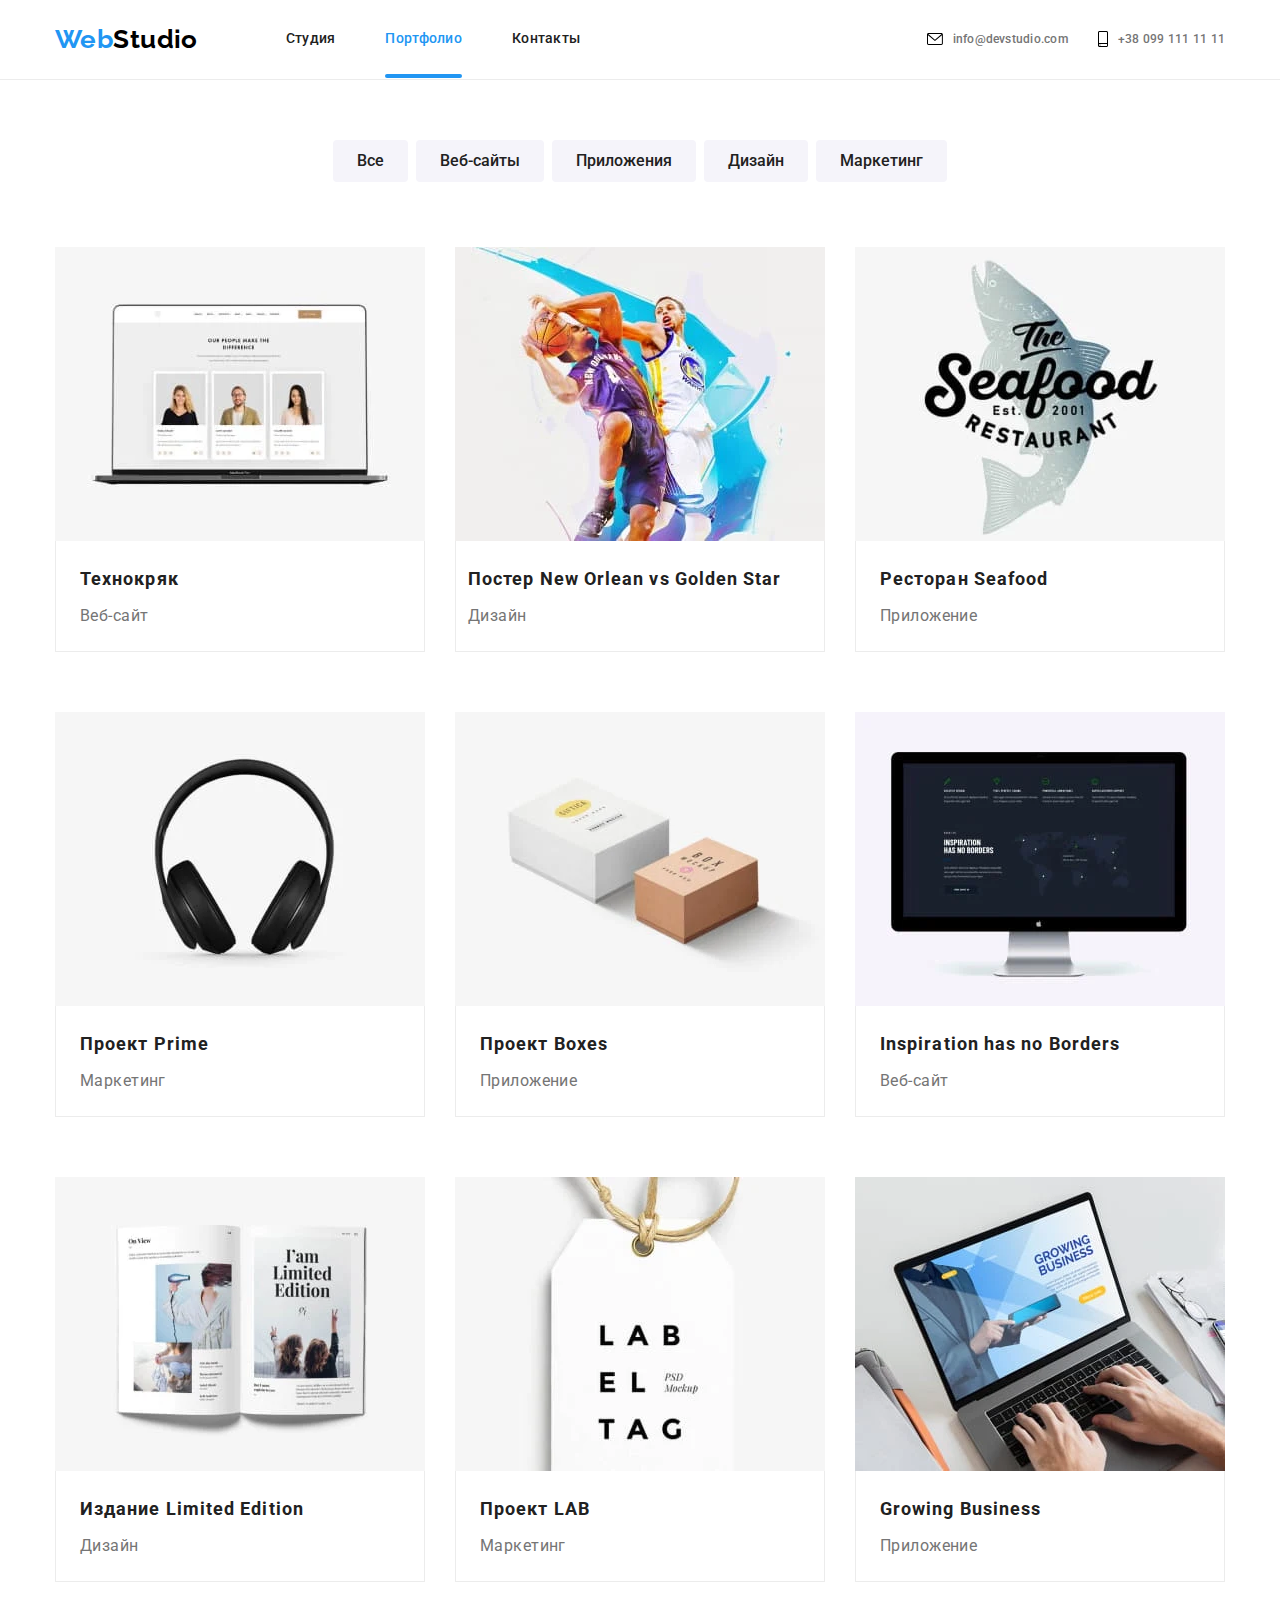
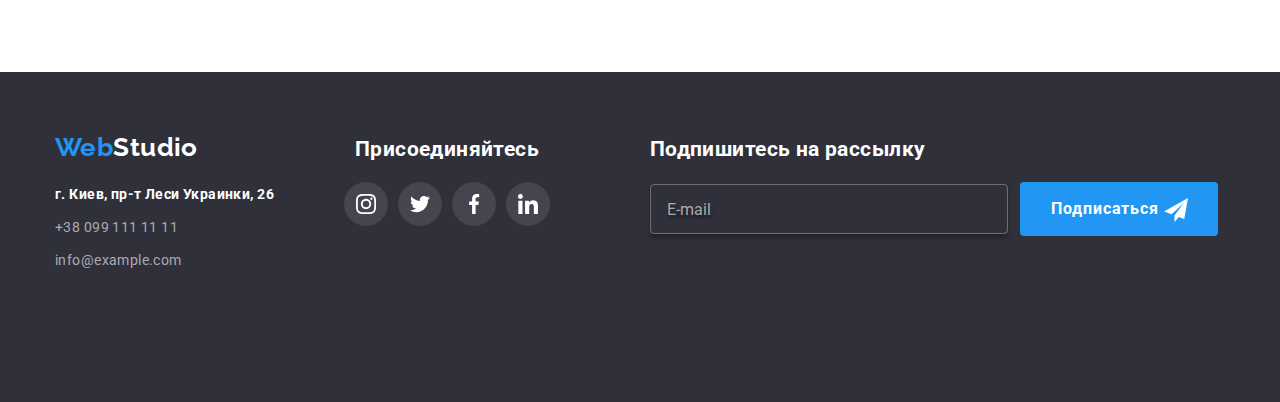
==== commit fb44540c: "правки портфолио фото ДЗ-08" ====
--- a/portfolio.html
+++ b/portfolio.html
@@ -654,46 +654,46 @@
                     <source
                       media="(min-width: 1200px)"
                       srcset="
-                        ../images/portfolio/desc/img-8.webp    1x,
-                        ../images/portfolio/desc/img-8@2x.webp 2x
-                      "
-                      type="image/webp"
-                    />
-                    <source
-                      media="(min-width: 1200px)"
-                      srcset="
-                        ../images/portfolio/desc/img-8.jpg    1x,
-                        ../images/portfolio/desc/img-8@2x.jpg 2x
-                      "
-                    />
-                    <source
-                      media="(min-width: 768px)"
-                      srcset="
-                        ../images/portfolio/tablet/img-8.webp    1x,
-                        ../images/portfolio/tablet/img-8@2x.webp 2x
-                      "
-                      type="image/webp"
-                    />
-                    <source
-                      media="(min-width: 768px)"
-                      srcset="
-                        ../images/portfolio/tablet/img-8.jpg    1x,
-                        ../images/portfolio/tablet/img-8@2x.jpg 2x
-                      "
-                    />
-                    <source
-                      media="(max-width: 767px)"
-                      srcset="
-                        ../images/portfolio/mobile/img-8.webp    1x,
-                        ../images/portfolio/mobile/img-8@2x.webp 2x
-                      "
-                      type="image/webp"
-                    />
-                    <source
-                      media="(max-width: 767px)"
-                      srcset="
-                        ../images/portfolio/mobile/img-8.jpg    1x,
-                        ../images/portfolio/mobile/img-8@2x.jpg 2x
+                        ./images/portfolio/desc/img-8.webp    1x,
+                        ./images/portfolio/desc/img-8@2x.webp 2x
+                      "
+                      type="image/webp"
+                    />
+                    <source
+                      media="(min-width: 1200px)"
+                      srcset="
+                        ./images/portfolio/desc/img-8.jpg    1x,
+                        ./images/portfolio/desc/img-8@2x.jpg 2x
+                      "
+                    />
+                    <source
+                      media="(min-width: 768px)"
+                      srcset="
+                        ./images/portfolio/tablet/img-8.webp    1x,
+                        ./images/portfolio/tablet/img-8@2x.webp 2x
+                      "
+                      type="image/webp"
+                    />
+                    <source
+                      media="(min-width: 768px)"
+                      srcset="
+                        ./images/portfolio/tablet/img-8.jpg    1x,
+                        ./images/portfolio/tablet/img-8@2x.jpg 2x
+                      "
+                    />
+                    <source
+                      media="(max-width: 767px)"
+                      srcset="
+                        ./images/portfolio/mobile/img-8.webp    1x,
+                        ./images/portfolio/mobile/img-8@2x.webp 2x
+                      "
+                      type="image/webp"
+                    />
+                    <source
+                      media="(max-width: 767px)"
+                      srcset="
+                        ./images/portfolio/mobile/img-8.jpg    1x,
+                        ./images/portfolio/mobile/img-8@2x.jpg 2x
                       "
                     />
                     <img
--- a/css/main.min.css
+++ b/css/main.min.css
@@ -1,5 +1,5 @@
 :root{--accent-color: #2196f3;--primary-text-color: #757575;--section-text-color: #212121;--primary-white-color: #ffffff;--primary-black-color: #000000;--primary-heder-footer-color: #2f303a;--button-second-color: #188ce8;--button-galery-box: #f5f4fa;--border-color: #ececec;--border-second-color: #afb1b8;--shadow-btn: 0px 4px 4px rgba(0, 0, 0, 0.15), 0px 4px 4px rgba(0, 0, 0, 0.15);--primary-shadow: 0px 3px 1px rgba(0, 0, 0, 0.1),
     0px 1px 2px rgba(0, 0, 0, 0.08), 0px 2px 2px rgba(0, 0, 0, 0.12);--second-shadow: 0px 1px 1px rgba(0, 0, 0, 0.12),
     0px 4px 4px rgba(0, 0, 0, 0.06), 1px 4px 6px rgba(0, 0, 0, 0.16);--third-shadow: 0px 4px 4px rgba(0, 0, 0, 0.25),
-    0px 4px 4px rgba(0, 0, 0, 0.25);--main-font: 'Roboto', sans-serif;--secondary-font: 'Raleway', sans-serif}.visually-hidden{position:absolute !important;clip:rect(1px 1px 1px 1px);clip:rect(1px 1px 1px 1px);padding:0 !important;border:0 !important;height:1px !important;width:1px !important;overflow:hidden}body{font-size:14px;font-weight:400;line-height:1.14;color:var(--primary-text-color);font-family:var(--main-font),sans-serif;letter-spacing:0.03em}h1,h2,h3,h4,h5,h6,p{margin-top:0;margin-bottom:0}ul,ol{margin-top:0;margin-bottom:0;padding-left:0}img{display:block}.link-ul{list-style:none}.link-a-href{text-decoration:none}.button,.button-galery{cursor:pointer}.section{padding-top:60px}@media screen and (min-width: 1200px){.section{padding-top:94px}}.container{padding-left:15px;padding-right:15px}@media screen and (min-width: 480px){.container{width:480px;margin:0 auto}}@media screen and (min-width: 768px){.container{width:768px}}@media screen and (min-width: 1200px){.container{width:1200px}}.logo{font-size:24px;font-weight:700;line-height:1.17;font-family:var(--secondary-font);text-decoration:none;transition:color 250ms cubic-bezier(0.4, 0, 0.2, 1)}.logo:hover,.logo:focus{color:var(--accent-color)}.logo-header{color:var(--primary-black-color);margin-right:93px}@media screen and (min-width: 768px){.logo-header{margin-right:88px}}.logo-footer{color:var(--primary-white-color);display:block;margin-bottom:20px}.logo__icon{color:var(--accent-color)}@media screen and (min-width: 1200px){.logo{font-size:26px;font-weight:700;line-height:1.19}}.section-text{line-height:1.71}.section-title{font-size:28px;font-weight:700;line-height:1.19;color:var(--section-text-color);text-align:center}@media screen and (min-width: 768px){.section-title{font-size:28px;font-weight:700;line-height:1.19}}@media screen and (min-width: 1200px){.section-title{font-size:36px;font-weight:700;line-height:1.17}}.modal{position:absolute;left:50%;top:50%;width:528px;height:581px;background:var(--primary-white-color);transform:translate(-50%, -50%);animation-name:changeModalBtn;animation-duration:250ms}.modal-btn{position:absolute;top:8px;right:8px;border-radius:50%;border:1px solid rgba(0,0,0,0.1);width:30px;height:30px;background-color:transparent;cursor:pointer;padding:0;display:flex;align-items:center;justify-content:center;transition:fill 250ms cubic-bezier(0.4, 0, 0.2, 1)}.modal-btn:hover,.modal-btn:focus{fill:var(--accent-color)}.backdrop{position:fixed;top:0;left:0;width:100vw;height:100vh;background-color:rgba(0,0,0,0.2);transition:opacity 250ms linear, visibility 250ms linear}.is-hidden{opacity:0;visibility:hidden;pointer-events:none}@keyframes changeModalBtn{25%{transform:scale(25%);transform:opacity(25%)}50%{transform:scale(50%);transform:opacity(50%)}75%{transform:scale(75%);transform:opacity(75%)}100%{transform:scale(100%);transform:opacity(100%)}}.modal-form{padding-top:40px;padding-bottom:40px;padding-left:41px;padding-right:39px;display:flex;flex-direction:column}.modal-text{font-size:20px;font-weight:700;line-height:1.15;text-align:center;color:var(--section-text-color);margin-bottom:10px}.form-input{width:100%;height:40px;border:1px solid rgba(33,33,33,0.2);border-radius:4px;padding-left:42px;transition:border-color 250ms cubic-bezier(0.4, 0, 0.2, 1)}.form-input:focus{border-color:var(--accent-color);outline:none}.modal-icon-form{color:var(--section-text-color);position:absolute;display:block;top:50%;left:12px;transform:translateY(-50%);transition:fill 250ms cubic-bezier(0.4, 0, 0.2, 1)}.form-input:focus+.modal-icon-form{fill:var(--accent-color)}.form-label{font-size:12px;font-weight:400;line-height:1.17;letter-spacing:0.03em;margin-bottom:10px}.form-label .form-message{transition:border-color 250ms cubic-bezier(0.4, 0, 0.2, 1)}.modal-relative{position:relative;display:block;margin-top:4px}.form-message{width:100%;height:120px;margin-top:4px;border:1px solid rgba(33,33,33,0.2);border-radius:4px;padding-top:12px;padding-left:16px;resize:none}.form-message:focus{border-color:var(--accent-color);outline:none}.form-message::placeholder{letter-spacing:0.01em;color:rgba(117,117,117,0.5)}.checkbox-label{line-height:1.71;display:flex;align-items:center;margin-bottom:30px}.checkbox-label::before{content:' ';display:block;width:16px;height:15px;border:1px solid var(--section-text-color);margin-right:7px}.form-checkbox:checked+.checkbox-label::before{background-image:url("../images/sprite/icon-check.svg");background-color:var(--accent-color);border:none;background-repeat:no-repeat;background-position:50% 50%;background-origin:padding-box}.form-checkbox:focus+.checkbox-label::before{border-color:var(--button-second-color);width:16px;height:15px}.checkbox-link{color:var(--accent-color)}.btn-send{font-size:16px;font-weight:700;line-height:1.88;font-family:inherit;letter-spacing:0.06em;background-color:var(--accent-color);color:var(--primary-white-color);cursor:pointer;width:200px;box-shadow:var(--shadow-btn);border-radius:4px;border:none;padding-top:10px;padding-bottom:10px;margin:0 auto;transition:background-color 250ms cubic-bezier(0.4, 0, 0.2, 1)}.btn-send:hover,.btn-send:focus{background-color:var(--button-second-color)}.team__link{display:flex;align-items:center;justify-content:center;width:44px;height:44px;border-radius:50%;fill:#afb1b8;transition:background-color 250ms cubic-bezier(0.4, 0, 0.2, 1),fill 250ms cubic-bezier(0.4, 0, 0.2, 1)}.team__link:hover,.team__link:focus{background-color:var(--accent-color);fill:var(--primary-white-color)}.team__icon{color:var(--border-second-color)}.team__icon:hover,.team__icon:focus{fill:var(--primary-white-color);color:var(--primary-white-color);transition:fill;transition-duration:250ms;transition-timing-function:cubic-bezier(0.4, 0, 0.2, 1);transition-delay:0}.join-link{display:flex;align-items:center;justify-content:center;width:44px;height:44px;border-radius:50%;fill:var(--primary-white-color);transition:background-color 250ms cubic-bezier(0.4, 0, 0.2, 1),fill 250ms cubic-bezier(0.4, 0, 0.2, 1)}.join-link:hover,.join-link:focus{background-color:var(--accent-color);fill:var(--primary-white-color)}.join-icon{color:var(--primary-white-color)}.join-title{width:44px;height:44px;border-radius:50%;background:rgba(255,255,255,0.1)}.join-title:not(:last-child){margin-right:10px}.header{padding-top:16px;padding-bottom:16px;border-bottom:1px solid var(--border-color)}.menu{display:none}.contact{display:none}.burger-icon{color:#ffff;background-color:black}.header-container{display:flex;justify-content:space-between}@media screen and (min-width: 768px){.header{padding-top:26px;padding-bottom:21px}.burger{display:none}.section-item{flex-wrap:nowrap}.header{border-bottom:1px solid var(--border-color)}.header-container,.navigation,.menu-tablet{display:flex;align-items:center}.container-general,.navigation,.menu-tablet{display:flex}.menu-tablet{margin:0 auto;flex-direction:row;flex-wrap:nowrap}.contact__item:not(:last-child){margin-bottom:10px;margin-right:0}.contact__icon{margin-right:8px;color:var(--primary-text-color)}.section-list{margin-left:84px}.menu,.menu__link{color:var(--section-text-color);font-weight:500;letter-spacing:0.02em;text-decoration:none;transition:color 250ms cubic-bezier(0.4, 0, 0.2, 1)}.menu .current,.menu__link .current{color:var(--accent-color);transition:color 250ms cubic-bezier(0.4, 0, 0.2, 1)}.menu:hover,.menu:focus,.menu__link:hover,.menu__link:focus{color:var(--accent-color)}.contact__item:not(:last-child){margin-right:0}.menu__item:not(:last-child){margin-right:50px}.section-list{flex-direction:column}.section-after{position:relative}.current::after{content:' ';display:block;background-color:var(--accent-color);width:100%;height:4px;border-radius:2px;margin-top:28px;position:absolute;bottom:-34px}.contact__mail-link{color:var(--primary-text-color);font-weight:500;font-size:12px;line-height:1.17;letter-spacing:0.02em;display:flex;align-items:center;transition:color 250ms cubic-bezier(0.4, 0, 0.2, 1),fill 250ms cubic-bezier(0.4, 0, 0.2, 1)}.contact__mail-link:hover,.contact__mail-link:focus{color:var(--accent-color);fill:var(--accent-color)}.contact__phone-link{color:var(--primary-text-color);font-weight:500;font-size:12px;line-height:1.17;letter-spacing:0.02em;display:flex;align-items:center;transition:color 250ms cubic-bezier(0.4, 0, 0.2, 1),fill 250ms cubic-bezier(0.4, 0, 0.2, 1)}.contact__phone-link:hover,.contact__phone-link:focus{color:var(--accent-color);fill:var(--accent-color)}}@media screen and (min-width: 1200px){.header{padding-top:24px;padding-bottom:24px}.section-list{flex-direction:row}.header{border-bottom:1px solid var(--border-color)}.header-container,.navigation{display:flex;align-items:center}.menu,.menu__link{color:var(--section-text-color);font-weight:500;letter-spacing:0.02em;text-decoration:none;transition:color 250ms cubic-bezier(0.4, 0, 0.2, 1)}.menu .current,.menu__link .current{color:var(--accent-color);transition:color 250ms cubic-bezier(0.4, 0, 0.2, 1)}.menu:hover,.menu:focus,.menu__link:hover,.menu__link:focus{color:var(--accent-color)}.menu__item:not(:last-child){margin-right:50px}.section-list{margin-left:auto}.section-after{position:relative}.current::after{content:' ';display:block;background-color:var(--accent-color);width:100%;height:4px;border-radius:2px;margin-top:28px;position:absolute;bottom:-32px}.contact__item:not(:last-child){margin-right:30px;margin-bottom:0;margin-left:305px}.contact__mail-link{color:var(--primary-text-color);font-weight:500;letter-spacing:0.02em;display:flex;align-items:center;transition:color 250ms cubic-bezier(0.4, 0, 0.2, 1),fill 250ms cubic-bezier(0.4, 0, 0.2, 1)}.contact__mail-link:hover,.contact__mail-link:focus{color:var(--accent-color);fill:var(--accent-color)}.contact__phone-link{color:var(--primary-text-color);font-weight:500;letter-spacing:0.02em;display:flex;align-items:center;transition:color 250ms cubic-bezier(0.4, 0, 0.2, 1),fill 250ms cubic-bezier(0.4, 0, 0.2, 1)}.contact__phone-link:hover,.contact__phone-link:focus{color:var(--accent-color);fill:var(--accent-color)}.contact__icon{margin-right:10px;color:var(--primary-text-color)}.menu__icon{color:#000000}.menu-button{display:inline-flex;margin:0;padding:0;border:0;background-color:transparent}.menu-button .menu__icon{display:none}}.hero{text-align:center;padding-top:160px;padding-bottom:160px;background-color:var(--primary-heder-footer-color);flex-grow:1;background-image:linear-gradient(rgba(47,48,58,0.4), rgba(47,48,58,0.4));background-image:url("../images/mobile/bg-main.jpg");background-size:cover;max-width:100%}.hero__title{font-size:26px;font-weight:900;line-height:1.62;color:var(--primary-white-color);text-transform:uppercase;letter-spacing:0.06em;max-width:360px;margin-bottom:30px;margin-left:auto;margin-right:auto}.button{font-size:16px;font-weight:700;line-height:1.9;color:var(--primary-white-color);background-color:var(--accent-color);font-family:inherit;letter-spacing:0.06em;text-decoration:none;cursor:pointer;width:200px;border-radius:4px;border:none;padding-top:10px;padding-bottom:10px;transition:color 250ms cubic-bezier(0.4, 0, 0.2, 1),background-color 250ms cubic-bezier(0.4, 0, 0.2, 1)}.button:hover,.button:focus{color:var(--primary-white-color);background-color:var(--button-second-color)}@media (min-device-pixel-ratio: 2) and (min-width: 280px), (min-resolution: 192dpi) and (min-width: 280px), (min-resolution: 2dppx) and (min-width: 280px){.hero{background-image:url("../images/mobile/bg-main@2x.jpg")}}@media screen and (min-width: 768px){.hero{background-image:url("../images/tablet/bg-main.jpg")}}@media (min-device-pixel-ratio: 2) and (min-width: 768px), (min-resolution: 192dpi) and (min-width: 768px), (min-resolution: 2dppx) and (min-width: 768px){.hero{background-image:url("../images/tablet/bg-main@2x.jpg")}}@media screen and (min-width: 1200px){.hero{background-image:url("../images/hero-img/img-hero.jpg")}.hero__title{font-size:44px;font-weight:900;line-height:1.36;max-width:696px}}@media (min-device-pixel-ratio: 2) and (min-width: 1200px), (min-resolution: 192dpi) and (min-width: 1200px), (min-resolution: 2dppx) and (min-width: 1200px){.hero{background-image:url("../images/hero-img/img-hero@2x.jpg")}}.about__text{font-size:14px;font-weight:700;line-height:1.14;color:var(--section-text-color);text-transform:uppercase;margin-bottom:10px}.about__info{font-size:14px;font-weight:400;line-height:1.71;letter-spacing:0.03em;margin-bottom:30px}.headline-div{display:flex;align-items:center;justify-content:center;height:120px;background-color:var(--button-galery-box);border:1px solid var(--button-galery-box);border-radius:4px;margin-bottom:30px}@media screen and (max-width: 767px){.about__text{text-align:center}}@media screen and (min-width: 768px){.section-item{display:flex;flex-wrap:wrap;justify-content:space-around}.about__item{flex-basis:33.33%}.headline-div{width:354px}}@media screen and (min-width: 1200px){.about__text{font-size:14px;font-weight:700;line-height:1.71}.section-item{flex-wrap:nowrap}.headline-div{height:120px;width:270px;display:flex;align-items:center;justify-content:center;background-color:var(--button-galery-box);border:1px solid var(--button-galery-box);border-radius:4px;margin-bottom:30px}.about{margin-top:-30px;margin-left:-30px}.section-item{align-items:center}.about__item{margin-top:30px;margin-left:30px}}.wort-item{margin-bottom:50px}.section-padding{padding-bottom:94px}@media screen and (max-width: 1170px){.section-padding{display:none;padding-bottom:60px}}.work-space{flex-wrap:wrap;justify-content:space-between}.work-space__item+.work-space__item{margin-left:30px}.container__work-space{position:relative}.work-space__overlay{font-weight:700;text-transform:uppercase;color:var(--primary-white-color);text-align:center;width:370px;height:70px;padding-top:27px;padding-bottom:27px;background-color:rgba(47,48,58,0.8);position:absolute;right:0;bottom:0}.section-title-name{font-size:16px;font-weight:500;line-height:1.19;color:var(--section-text-color);text-align:center;margin-bottom:10px}.section-text-name{font-size:16px;font-weight:400;line-height:1.19;text-align:center;margin-bottom:16px}.team__text{margin-bottom:30px}.section-team{box-shadow:var(--third-shadow);background-color:var(--primary-white-color);margin-bottom:30px}.comand-fon{background-color:var(--button-galery-box);padding-bottom:60px}.team-icon{display:block;max-width:100%;height:auto}.team{display:flex;justify-content:center}.team-box{padding-top:30px;padding-bottom:24px;padding-left:122px;padding-right:122px}.team-link{margin-left:22px}@media screen and (min-width: 768px){.team-picture{width:354px;height:374px}.section-item{display:flex}.section-team{flex-wrap:wrap;margin-top:30px;margin-left:30px}.section-ul-team{margin-top:-30px;margin-left:-30px}.team-box{padding-left:74px;padding-right:74px}}@media screen and (min-width: 1200px){.team-picture{width:270px;height:260px}.team__text{margin-bottom:50px}.team-box{padding-top:30px;padding-bottom:30px;padding-left:32px;padding-right:32px}.comand-fon{margin-bottom:0;padding-bottom:94px}}@media screen and (min-width: 1200px) and (max-width: 1170px){.comand-fon{padding-bottom:60px}}.partner__title{font-size:36px;font-weight:700;line-height:1.17;color:var(--section-text-color);text-align:center;margin-bottom:30px}.partner{margin-bottom:0;padding-bottom:60px;display:flex;flex-wrap:wrap;justify-content:space-around}.partner__item{margin-bottom:30px;flex-basis:calc((100% - 60px) / 2)}.partner__link{fill:var(--border-second-color);border:1px solid var(--border-second-color);border-radius:4px;width:100%;height:92px;display:flex;justify-content:space-around;align-items:center;transition:border-color 250ms cubic-bezier(0.4, 0, 0.2, 1),box-shadow 250ms cubic-bezier(0.4, 0, 0.2, 1),fill 250ms cubic-bezier(0.4, 0, 0.2, 1)}.partner__link:hover,.partner__link:focus{border-color:var(--accent-color);box-shadow:var(--third-shadow);fill:var(--accent-color)}.partner__icon{color:var(--border-second-color)}@media screen and (min-width: 768px){.partner__item{margin-bottom:30px;flex-basis:calc((100% - 90px) / 3)}}@media screen and (min-width: 1200px){.partner{margin-bottom:0;padding-bottom:94px;display:flex;justify-content:space-between;margin-left:-30px}.partner__title{font-size:36px;font-weight:700;line-height:1.17;color:var(--section-text-color);text-align:center;margin-bottom:50px}.partner__item{margin-left:30px;flex-basis:calc((100% - 180px) / 6)}.partner__link{fill:var(--border-second-color);border:1px solid var(--border-second-color);border-radius:4px;width:170px;height:92px;display:flex;align-items:center;justify-content:center;transition:border-color 250ms cubic-bezier(0.4, 0, 0.2, 1),box-shadow 250ms cubic-bezier(0.4, 0, 0.2, 1),fill 250ms cubic-bezier(0.4, 0, 0.2, 1)}.partner__link:hover,.partner__link:focus{border-color:var(--accent-color);box-shadow:var(--third-shadow);fill:var(--accent-color)}.partner__icon{color:var(--border-second-color)}}.footer{background-color:var(--primary-heder-footer-color);margin-left:auto;margin-right:auto;padding-top:60px;padding-bottom:60px}.footer-address{color:var(--primary-white-color);transition:color 250ms cubic-bezier(0.4, 0, 0.2, 1);font-style:normal;text-decoration:none}.footer-address:hover,.footer-address:focus{color:var(--accent-color);text-decoration:none}.footer-phone,.footer-mail{color:rgba(255,255,255,0.6);transition:color 250ms cubic-bezier(0.4, 0, 0.2, 1);font-style:normal;text-decoration:none}.footer-phone:hover,.footer-phone:focus,.footer-phone:hover,.footer-phone:focus,.footer-mail:hover,.footer-mail:focus,.footer-mail:hover,.footer-mail:focus{color:var(--accent-color);text-decoration:none}.footer-text{font-weight:700;color:var(--primary-white-color)}.text-join{margin-bottom:20px}.section-footer{margin-bottom:8px;line-height:1.71}.join-ul{display:flex}.box-one{text-align:center;margin-bottom:0px;padding-bottom:60px}.container-email{text-align:center}.container-join{display:flex;flex-direction:column;align-items:center;padding-bottom:60px}.mail-user{font-size:16px;font-weight:400;line-height:1.25;color:var(--primary-white-color);height:50px;width:100%;border:1px solid rgba(255,255,255,0.3);background-color:transparent;box-shadow:var(--shadow-btn);border-radius:4px}.user-email input{margin-bottom:20px;padding-left:16px;padding-right:auto;padding-top:15px;padding-bottom:15px}.user-email input::placeholder{color:rgba(255,255,255,0.6);text-shadow:0px 4px 4px rgba(0,0,0,0.25),0px 4px 4px rgba(0,0,0,0.25)}.click{font-size:16px;font-weight:700;line-height:1.87;padding-top:10px;padding-bottom:10px;padding-right:28px;padding-left:29px;letter-spacing:0.06em;cursor:pointer;color:var(--primary-white-color);background-color:var(--accent-color);border-color:transparent;border-radius:4px;font-family:inherit;transition:box-shadow 250ms cubic-bezier(0.4, 0, 0.2, 1),color 250ms cubic-bezier(0.4, 0, 0.2, 1)}.click:hover,.click:focus{box-shadow:var(--shadow-btn)}.mail-pic{fill:var(--primary-white-color);vertical-align:middle}@media screen and (min-width: 768px){.container-join{display:flex;flex-direction:column;align-items:center;margin-right:89px}.container-tablet{display:flex;align-items:baseline;justify-content:space-between}.box-one{text-align:left;margin-bottom:0px;margin-left:76px}.user-email{display:flex;flex-direction:column;align-items:center}}@media screen and (min-width: 1200px){.section-footer{margin-bottom:9px;text-align:left}.logo-footer,.footer-text{text-align:left}.box{display:flex;align-items:baseline}.box-one{margin-right:70px;margin-left:0}.container-email{margin:0 auto}.container-join{margin-right:93px}.join-ul{display:flex}.user-email{display:flex;align-items:center;flex-direction:row}.user-email input{margin:0;padding-left:16px;padding-right:auto;padding-top:15px;padding-bottom:15px}.user-email input::placeholder{color:rgba(255,255,255,0.6);text-shadow:0px 4px 4px rgba(0,0,0,0.25),0px 4px 4px rgba(0,0,0,0.25)}.mail-user{font-size:16px;font-weight:400;line-height:1.25;color:var(--primary-white-color);height:50px;width:358px;border:1px solid rgba(255,255,255,0.3);background-color:transparent;box-shadow:var(--shadow-btn);border-radius:4px}.click{font-size:16px;font-weight:700;line-height:1.87;margin-left:12px;padding-top:10px;padding-bottom:10px;padding-right:28px;padding-left:29px;letter-spacing:0.06em;cursor:pointer;color:var(--primary-white-color);background-color:var(--accent-color);border-color:transparent;border-radius:4px;font-family:inherit;transition:box-shadow 250ms cubic-bezier(0.4, 0, 0.2, 1),color 250ms cubic-bezier(0.4, 0, 0.2, 1)}.click:hover,.click:focus{box-shadow:var(--shadow-btn)}.mail-pic{fill:var(--primary-white-color);vertical-align:middle}}.section-photo-item{padding-top:60px;padding-bottom:60px}.section-ul-portfolio{display:flex;flex-wrap:wrap;justify-content:flex-start;margin-bottom:40px}.section-li-btn:not(:last-child){margin-right:8px;margin-bottom:15px}.section-li-galery{margin-bottom:30px}.gallery-icon{display:block;max-width:100%;height:auto}.galery-box{padding-left:24px;padding-right:24px;padding-top:20px;padding-bottom:20px;border:1px solid var(--border-color);border-top:none}.galery-link{display:block;transition:box-shadow 250ms cubic-bezier(0.4, 0, 0.2, 1)}.galery-link:hover,.galery-link:focus{box-shadow:var(--second-shadow)}.galery-link:hover .overlay,.galery-link:focus .overlay{transform:translateY(0%)}.galery-img-overlay{position:relative;overflow:hidden}.overlay{font-size:18px;font-weight:400;line-height:1.56;background-color:rgba(33,150,243,0.9);color:var(--primary-white-color);padding-top:63px;padding-bottom:63px;padding-left:24px;padding-right:24px;position:absolute;top:0;left:0;height:100%;width:100%;overflow:hidden;transform:translateY(101%);transition:transform 250ms linear}.section-title-galery{font-size:18px;font-weight:700;line-height:2;color:var(--section-text-color);letter-spacing:0.06em;padding-bottom:4px}.section-text-galery{font-size:16px;font-weight:400;line-height:1.88;background-color:var(--primary-white-color);color:var(--primary-text-color)}@media screen and (min-width: 768px){.section-ul-portfolio{display:flex;justify-content:center;margin-bottom:50px}.section-ul-galery{display:flex;flex-wrap:wrap;margin-top:-30px;margin-left:-30px}.section-li-galery{flex-wrap:wrap;margin-top:30px;margin-left:30px}.galery-box-test{padding-left:12px}}@media screen and (min-width: 1200px){.overlay{overflow:auto}.section-ul-portfolio{display:flex;justify-content:center;margin-bottom:50px}.section-li-btn:not(:last-child){margin-right:8px}.galery-box{padding-left:24px;padding-right:24px;padding-top:20px;padding-bottom:20px;border:1px solid var(--border-color);border-top:none}.section-ul-galery{display:flex;flex-wrap:wrap;margin-top:-30px;margin-left:-30px}.section-li-galery{flex-wrap:wrap;margin-top:30px;margin-left:30px}.galery-link{display:block;transition:box-shadow 250ms cubic-bezier(0.4, 0, 0.2, 1)}.galery-link:hover,.galery-link:focus{box-shadow:var(--second-shadow)}.galery-link:hover .overlay,.galery-link:focus .overlay{transform:translateY(0%)}.galery-img-overlay{position:relative;overflow:hidden}.overlay{font-size:18px;font-weight:400;line-height:1.56;background-color:rgba(33,150,243,0.9);color:var(--primary-white-color);padding-top:63px;padding-bottom:63px;padding-left:24px;padding-right:24px;position:absolute;top:0;left:0;height:100%;width:100%;overflow:auto;transform:translateY(101%);transition:transform 250ms linear}.section-title-galery{font-size:18px;font-weight:700;line-height:2;color:var(--section-text-color);letter-spacing:0.06em;padding-bottom:4px}.section-text-galery{font-size:16px;font-weight:400;line-height:1.88;background-color:var(--primary-white-color);color:var(--primary-text-color)}}.button-galery{font-size:16px;font-weight:500;line-height:1.63;color:var(--section-text-color);background-color:var(--button-galery-box);font-family:inherit;text-align:center;border-color:transparent;border-radius:4px;padding:6px 22px;transition:color 250ms cubic-bezier(0.4, 0, 0.2, 1),box-shadow 250ms cubic-bezier(0.4, 0, 0.2, 1),background-color 250ms cubic-bezier(0.4, 0, 0.2, 1)}.button-galery:hover,.button-galery:focus{color:var(--primary-white-color);background-color:var(--button-second-color);box-shadow:var(--primary-shadow)}
+    0px 4px 4px rgba(0, 0, 0, 0.25);--main-font: 'Roboto', sans-serif;--secondary-font: 'Raleway', sans-serif}.visually-hidden{position:absolute !important;clip:rect(1px 1px 1px 1px);clip:rect(1px 1px 1px 1px);padding:0 !important;border:0 !important;height:1px !important;width:1px !important;overflow:hidden}body{font-size:14px;font-weight:400;line-height:1.14;color:var(--primary-text-color);font-family:var(--main-font),sans-serif;letter-spacing:0.03em}h1,h2,h3,h4,h5,h6,p{margin-top:0;margin-bottom:0}ul,ol{margin-top:0;margin-bottom:0;padding-left:0}img{display:block}.link-ul{list-style:none}.link-a-href{text-decoration:none}.button,.button-galery{cursor:pointer}.section{padding-top:60px}@media screen and (min-width: 1200px){.section{padding-top:94px}}.container{padding-left:15px;padding-right:15px}@media screen and (min-width: 480px){.container{width:480px;margin:0 auto}}@media screen and (min-width: 768px){.container{width:768px}}@media screen and (min-width: 1200px){.container{width:1200px}}.logo{font-size:24px;font-weight:700;line-height:1.17;font-family:var(--secondary-font);text-decoration:none;transition:color 250ms cubic-bezier(0.4, 0, 0.2, 1)}.logo:hover,.logo:focus{color:var(--accent-color)}.logo-header{color:var(--primary-black-color);margin-right:93px}@media screen and (min-width: 768px){.logo-header{margin-right:88px}}.logo-footer{color:var(--primary-white-color);display:block;margin-bottom:20px}.logo__icon{color:var(--accent-color)}@media screen and (min-width: 1200px){.logo{font-size:26px;font-weight:700;line-height:1.19}}.section-text{line-height:1.71}.section-title{font-size:28px;font-weight:700;line-height:1.19;color:var(--section-text-color);text-align:center}@media screen and (min-width: 768px){.section-title{font-size:28px;font-weight:700;line-height:1.19}}@media screen and (min-width: 1200px){.section-title{font-size:36px;font-weight:700;line-height:1.17}}.modal{position:absolute;left:50%;top:50%;width:450px;height:609px;background:var(--primary-white-color);transform:translate(-50%, -50%);animation-name:changeModalBtn;animation-duration:250ms}.modal-btn{position:absolute;top:8px;right:8px;border-radius:50%;border:1px solid rgba(0,0,0,0.1);width:30px;height:30px;background-color:transparent;cursor:pointer;padding:0;display:flex;align-items:center;justify-content:center;transition:fill 250ms cubic-bezier(0.4, 0, 0.2, 1)}.modal-btn:hover,.modal-btn:focus{fill:var(--accent-color)}@media screen and (min-width: 768px){.modal{width:450px;height:609px}}@media screen and (min-width: 1200px){.modal{width:528px;height:581px}}.backdrop{position:fixed;top:0;left:0;width:100vw;height:100vh;background-color:rgba(0,0,0,0.2);transition:opacity 250ms linear, visibility 250ms linear}.is-hidden{opacity:0;visibility:hidden;pointer-events:none}@keyframes changeModalBtn{25%{transform:scale(25%);transform:opacity(25%)}50%{transform:scale(50%);transform:opacity(50%)}75%{transform:scale(75%);transform:opacity(75%)}100%{transform:scale(100%);transform:opacity(100%)}}.modal-form{padding-top:40px;padding-bottom:40px;padding-left:41px;padding-right:39px;display:flex;flex-direction:column}.modal-text{font-size:20px;font-weight:700;line-height:1.15;text-align:center;color:var(--section-text-color);margin-bottom:10px}.form-input{width:100%;height:40px;border:1px solid rgba(33,33,33,0.2);border-radius:4px;padding-left:42px;transition:border-color 250ms cubic-bezier(0.4, 0, 0.2, 1)}.form-input:focus{border-color:var(--accent-color);outline:none}.modal-icon-form{color:var(--section-text-color);position:absolute;display:block;top:50%;left:12px;transform:translateY(-50%);transition:fill 250ms cubic-bezier(0.4, 0, 0.2, 1)}.form-input:focus+.modal-icon-form{fill:var(--accent-color)}.form-label{font-size:12px;font-weight:400;line-height:1.17;letter-spacing:0.03em;margin-bottom:10px}.form-label .form-message{transition:border-color 250ms cubic-bezier(0.4, 0, 0.2, 1)}.modal-relative{position:relative;display:block;margin-top:4px}.form-message{width:100%;height:120px;margin-top:4px;border:1px solid rgba(33,33,33,0.2);border-radius:4px;padding-top:12px;padding-left:16px;resize:none}.form-message:focus{border-color:var(--accent-color);outline:none}.form-message::placeholder{letter-spacing:0.01em;color:rgba(117,117,117,0.5)}.checkbox-label{line-height:1.71;display:flex;align-items:center;margin-bottom:30px}.checkbox-label::before{content:' ';display:block;width:16px;height:15px;border:1px solid var(--section-text-color);margin-right:7px}.form-checkbox:checked+.checkbox-label::before{background-image:url("../images/sprite/icon-check.svg");background-color:var(--accent-color);border:none;background-repeat:no-repeat;background-position:50% 50%;background-origin:padding-box}.form-checkbox:focus+.checkbox-label::before{border-color:var(--button-second-color);width:16px;height:15px}.checkbox-link{color:var(--accent-color)}.btn-send{font-size:16px;font-weight:700;line-height:1.88;font-family:inherit;letter-spacing:0.06em;background-color:var(--accent-color);color:var(--primary-white-color);cursor:pointer;width:200px;box-shadow:var(--shadow-btn);border-radius:4px;border:none;padding-top:10px;padding-bottom:10px;margin:0 auto;transition:background-color 250ms cubic-bezier(0.4, 0, 0.2, 1)}.btn-send:hover,.btn-send:focus{background-color:var(--button-second-color)}.team__link{display:flex;align-items:center;justify-content:center;width:44px;height:44px;border-radius:50%;fill:#afb1b8;transition:background-color 250ms cubic-bezier(0.4, 0, 0.2, 1),fill 250ms cubic-bezier(0.4, 0, 0.2, 1)}.team__link:hover,.team__link:focus{background-color:var(--accent-color);fill:var(--primary-white-color)}.team__icon{color:var(--border-second-color)}.team__icon:hover,.team__icon:focus{fill:var(--primary-white-color);color:var(--primary-white-color);transition:fill;transition-duration:250ms;transition-timing-function:cubic-bezier(0.4, 0, 0.2, 1);transition-delay:0}.join-link{display:flex;align-items:center;justify-content:center;width:44px;height:44px;border-radius:50%;fill:var(--primary-white-color);transition:background-color 250ms cubic-bezier(0.4, 0, 0.2, 1),fill 250ms cubic-bezier(0.4, 0, 0.2, 1)}.join-link:hover,.join-link:focus{background-color:var(--accent-color);fill:var(--primary-white-color)}.join-icon{color:var(--primary-white-color)}.join-title{width:44px;height:44px;border-radius:50%;background:rgba(255,255,255,0.1)}.join-title:not(:last-child){margin-right:10px}.header{padding-top:16px;padding-bottom:16px;border-bottom:1px solid var(--border-color)}.menu{display:none}.contact{display:none}.header-container{display:flex;justify-content:space-between;align-items:center}.burger{padding:0;margin:0;line-height:0}.burger-btn{border:none;line-height:0;background-color:transparent;padding:0;color:var(--border-color);transition:fill 250ms linear}.burger-btn:focus,.burger-btn:hover{fill:var(--accent-color)}.container-mobile{position:relative}.mobile-menu{position:fixed;left:0;top:0;z-index:101;width:100vw;height:100vh;background-color:var(--primary-white-color);opacity:0;visibility:hidden;pointer-events:none;transition:opacity 250ms linear, visibility 250ms linear}.mobile-menu.is-open{opacity:1;visibility:visible;pointer-events:auto}.close-btn{border:none;line-height:0;background-color:transparent;padding:0;color:var(--border-color)}.mobile-menu__close-btn{position:absolute;right:15px;top:10px;align-items:center;transition:fill 250ms linear}.mobile-menu__close-btn:focus,.mobile-menu__close-btn:hover{fill:var(--accent-color)}.close-btn__icon{width:40px;height:40px}.container-mobile{padding-top:48px;padding-left:55px}.nav-list__item{font-weight:500;font-size:40px;line-height:1.18;letter-spacing:0.02em;color:var(--section-text-color);transition:color 250ms linear}.nav-list__item:hover,.nav-list__item:focus{color:var(--accent-color)}.nav-list__item:not(:last-child){margin-bottom:32px}.section-phone{padding-top:302px}.phone{font-weight:500;font-size:34px;line-height:1.18;letter-spacing:0.02em;color:var(--accent-color)}.phone:not(:last-child){margin-bottom:32px}.mail{font-weight:500;font-size:24px;line-height:1.17;letter-spacing:0.02em;color:var(--primary-text-color);transition:color 250ms linear}.mail:hover,.mail:focus{color:var(--accent-color)}.section-social{padding-top:64px;display:flex}.social-item{font-weight:500;font-size:18px;line-height:1.22;letter-spacing:0.02em;color:var(--accent-color)}.social-item:not(:last-child){margin-right:20px}@media screen and (min-width: 768px){.header{padding-top:26px;padding-bottom:21px}.burger{display:none}.container-general,.header-container,.navigation,.menu-tablet{display:flex;align-items:center}.section-list{margin-left:84px;flex-direction:column}.contact__item:not(:last-child){margin-bottom:10px;margin-right:0}.contact__icon{margin-right:8px;color:var(--primary-text-color)}.menu,.menu__link{color:var(--section-text-color);font-weight:500;letter-spacing:0.02em;text-decoration:none;transition:color 250ms cubic-bezier(0.4, 0, 0.2, 1)}.menu .current,.menu__link .current{color:var(--accent-color);transition:color 250ms cubic-bezier(0.4, 0, 0.2, 1)}.menu:hover,.menu:focus,.menu__link:hover,.menu__link:focus{color:var(--accent-color)}.menu__item:not(:last-child){margin-right:50px}.section-after{position:relative}.current::after{content:' ';display:block;background-color:var(--accent-color);width:100%;height:4px;border-radius:2px;margin-top:28px;position:absolute;bottom:-34px}.contact__mail-link{color:var(--primary-text-color);font-weight:500;font-size:12px;line-height:1.17;letter-spacing:0.02em;display:flex;align-items:center;transition:color 250ms cubic-bezier(0.4, 0, 0.2, 1),fill 250ms cubic-bezier(0.4, 0, 0.2, 1)}.contact__mail-link:hover,.contact__mail-link:focus{color:var(--accent-color);fill:var(--accent-color)}.contact__phone-link{color:var(--primary-text-color);font-weight:500;font-size:12px;line-height:1.17;letter-spacing:0.02em;display:flex;align-items:center;transition:color 250ms cubic-bezier(0.4, 0, 0.2, 1),fill 250ms cubic-bezier(0.4, 0, 0.2, 1)}.contact__phone-link:hover,.contact__phone-link:focus{color:var(--accent-color);fill:var(--accent-color)}}@media screen and (min-width: 1200px){.header{padding-top:24px;padding-bottom:24px}.section-list{flex-direction:row;margin-left:305px}.contact__item:not(:last-child){margin-right:30px;margin-bottom:0}.current::after{bottom:-32px}.contact__icon{margin-right:10px}.menu__icon{color:#000000}.menu-button{display:inline-flex;margin:0;padding:0;border:0;background-color:transparent}.menu-button .menu__icon{display:none}}.hero{text-align:center;padding-top:160px;padding-bottom:160px;background-color:var(--primary-heder-footer-color);flex-grow:1;background-image:linear-gradient(rgba(47,48,58,0.4), rgba(47,48,58,0.4));background-image:url("../images/mobile/bg-main.jpg");background-size:cover;max-width:100%}.hero__title{font-size:26px;font-weight:900;line-height:1.62;color:var(--primary-white-color);text-transform:uppercase;letter-spacing:0.06em;max-width:360px;margin-bottom:30px;margin-left:auto;margin-right:auto}.button{font-size:16px;font-weight:700;line-height:1.9;color:var(--primary-white-color);background-color:var(--accent-color);font-family:inherit;letter-spacing:0.06em;text-decoration:none;cursor:pointer;width:200px;border-radius:4px;border:none;padding-top:10px;padding-bottom:10px;transition:color 250ms cubic-bezier(0.4, 0, 0.2, 1),background-color 250ms cubic-bezier(0.4, 0, 0.2, 1)}.button:hover,.button:focus{color:var(--primary-white-color);background-color:var(--button-second-color)}@media (min-device-pixel-ratio: 2) and (min-width: 280px), (min-resolution: 192dpi) and (min-width: 280px), (min-resolution: 2dppx) and (min-width: 280px){.hero{background-image:url("../images/mobile/bg-main@2x.jpg")}}@media screen and (min-width: 768px){.hero{background-image:url("../images/tablet/bg-main.jpg")}}@media (min-device-pixel-ratio: 2) and (min-width: 768px), (min-resolution: 192dpi) and (min-width: 768px), (min-resolution: 2dppx) and (min-width: 768px){.hero{background-image:url("../images/tablet/bg-main@2x.jpg")}}@media screen and (min-width: 1200px){.hero{background-image:url("../images/hero-img/img-hero.jpg")}.hero__title{font-size:44px;font-weight:900;line-height:1.36;max-width:696px}}@media (min-device-pixel-ratio: 2) and (min-width: 1200px), (min-resolution: 192dpi) and (min-width: 1200px), (min-resolution: 2dppx) and (min-width: 1200px){.hero{background-image:url("../images/hero-img/img-hero@2x.jpg")}}.about__text{font-size:14px;font-weight:700;line-height:1.14;color:var(--section-text-color);text-transform:uppercase;margin-bottom:10px}.about__info{font-size:14px;font-weight:400;line-height:1.71;letter-spacing:0.03em;margin-bottom:30px}.headline-div{display:flex;align-items:center;justify-content:center;height:120px;background-color:var(--button-galery-box);border:1px solid var(--button-galery-box);border-radius:4px;margin-bottom:30px}@media screen and (max-width: 767px){.about__text{text-align:center}}@media screen and (min-width: 768px){.section-item{display:flex;flex-wrap:wrap;justify-content:space-around}.about__item{flex-basis:33.33%}.headline-div{width:354px}}@media screen and (min-width: 1200px){.about__text{font-size:14px;font-weight:700;line-height:1.71}.section-item{flex-wrap:nowrap;align-items:center}.headline-div{width:270px}.about{margin-top:-30px;margin-left:-30px}.about__item{margin-top:30px;margin-left:30px}}.wort-item{margin-bottom:50px}.section-padding{padding-bottom:94px}@media screen and (max-width: 1170px){.section-padding{display:none;padding-bottom:60px}}.work-space{flex-wrap:wrap;justify-content:space-between}.work-space__item+.work-space__item{margin-left:30px}.container__work-space{position:relative}.work-space__overlay{font-weight:700;text-transform:uppercase;color:var(--primary-white-color);text-align:center;width:370px;height:70px;padding-top:27px;padding-bottom:27px;background-color:rgba(47,48,58,0.8);position:absolute;right:0;bottom:0}.section-title-name{font-size:16px;font-weight:500;line-height:1.19;color:var(--section-text-color);text-align:center;margin-bottom:10px}.section-text-name{font-size:16px;font-weight:400;line-height:1.19;text-align:center;margin-bottom:16px}.team__text{margin-bottom:30px}.section-team{box-shadow:var(--third-shadow);background-color:var(--primary-white-color);margin-bottom:30px}.comand-fon{background-color:var(--button-galery-box);padding-bottom:60px}.team-icon{display:block;max-width:100%;height:auto}.team{display:flex;justify-content:center}.team-box{padding-top:30px;padding-bottom:24px;padding-left:122px;padding-right:122px}.team-link{margin-left:22px}@media screen and (min-width: 768px){.team-picture{width:354px;height:374px}.section-item{display:flex}.section-team{flex-wrap:wrap;margin-top:30px;margin-left:30px}.section-ul-team{margin-top:-30px;margin-left:-30px}.team-box{padding-left:74px;padding-right:74px}}@media screen and (min-width: 1200px){.team-picture{width:270px;height:260px}.team__text{margin-bottom:50px}.team-box{padding-top:30px;padding-bottom:30px;padding-left:32px;padding-right:32px}.comand-fon{margin-bottom:0;padding-bottom:94px}}@media screen and (min-width: 1200px) and (max-width: 1170px){.comand-fon{padding-bottom:60px}}.partner__title{font-size:36px;font-weight:700;line-height:1.17;color:var(--section-text-color);text-align:center;margin-bottom:30px}.partner{margin-bottom:0;padding-bottom:60px;display:flex;flex-wrap:wrap;justify-content:space-around}.partner__item{margin-bottom:30px;flex-basis:calc((100% - 60px) / 2)}.partner__link{fill:var(--border-second-color);border:1px solid var(--border-second-color);border-radius:4px;width:100%;height:92px;display:flex;justify-content:space-around;align-items:center;transition:border-color 250ms cubic-bezier(0.4, 0, 0.2, 1),box-shadow 250ms cubic-bezier(0.4, 0, 0.2, 1),fill 250ms cubic-bezier(0.4, 0, 0.2, 1)}.partner__link:hover,.partner__link:focus{border-color:var(--accent-color);box-shadow:var(--third-shadow);fill:var(--accent-color)}.partner__icon{color:var(--border-second-color)}@media screen and (min-width: 768px){.partner__item{margin-bottom:30px;flex-basis:calc((100% - 90px) / 3)}}@media screen and (min-width: 1200px){.partner{margin-bottom:0;padding-bottom:94px;display:flex;justify-content:space-between;margin-left:-30px}.partner__title{font-size:36px;font-weight:700;line-height:1.17;color:var(--section-text-color);text-align:center;margin-bottom:50px}.partner__item{margin-left:30px;flex-basis:calc((100% - 180px) / 6)}.partner__link{width:170px;justify-content:center}.partner__icon{color:var(--border-second-color)}}.footer{background-color:var(--primary-heder-footer-color);margin-left:auto;margin-right:auto;padding-top:60px;padding-bottom:60px}.footer-address{color:var(--primary-white-color);transition:color 250ms cubic-bezier(0.4, 0, 0.2, 1);font-style:normal;text-decoration:none}.footer-address:hover,.footer-address:focus{color:var(--accent-color);text-decoration:none}.footer-phone,.footer-mail{color:rgba(255,255,255,0.6);transition:color 250ms cubic-bezier(0.4, 0, 0.2, 1);font-style:normal;text-decoration:none}.footer-phone:hover,.footer-phone:focus,.footer-phone:hover,.footer-phone:focus,.footer-mail:hover,.footer-mail:focus,.footer-mail:hover,.footer-mail:focus{color:var(--accent-color);text-decoration:none}.footer-text{font-weight:700;color:var(--primary-white-color)}.text-join{margin-bottom:20px}.section-footer{margin-bottom:8px;line-height:1.71}.join-ul{display:flex}.box-one{text-align:center;margin-bottom:0px;padding-bottom:60px}.container-email{text-align:center}.container-join{display:flex;flex-direction:column;align-items:center;padding-bottom:60px}.mail-user{font-size:16px;font-weight:400;line-height:1.25;color:var(--primary-white-color);height:50px;width:100%;border:1px solid rgba(255,255,255,0.3);background-color:transparent;box-shadow:var(--shadow-btn);border-radius:4px}.user-email input{margin-bottom:20px;padding-left:16px;padding-right:auto;padding-top:15px;padding-bottom:15px}.user-email input::placeholder{color:rgba(255,255,255,0.6);text-shadow:0px 4px 4px rgba(0,0,0,0.25),0px 4px 4px rgba(0,0,0,0.25)}.click{font-size:16px;font-weight:700;line-height:1.87;padding-top:10px;padding-bottom:10px;padding-right:28px;padding-left:29px;letter-spacing:0.06em;cursor:pointer;color:var(--primary-white-color);background-color:var(--accent-color);border-color:transparent;border-radius:4px;font-family:inherit;transition:box-shadow 250ms cubic-bezier(0.4, 0, 0.2, 1),color 250ms cubic-bezier(0.4, 0, 0.2, 1)}.click:hover,.click:focus{box-shadow:var(--shadow-btn)}.mail-pic{fill:var(--primary-white-color);vertical-align:middle}@media screen and (min-width: 768px){.container-join{margin-right:89px}.container-tablet{display:flex;align-items:baseline;justify-content:space-between}.box-one{text-align:left;margin-bottom:0px;margin-left:76px}.user-email{display:flex;flex-direction:column;align-items:center}}@media screen and (min-width: 1200px){.section-footer{margin-bottom:9px;text-align:left}.logo-footer,.footer-text{text-align:left}.box{display:flex;align-items:baseline}.box-one{margin-right:70px;margin-left:0}.container-email{margin:0 auto}.container-join{margin-right:93px}.user-email{flex-direction:row}.user-email input{margin:0;padding-left:16px;padding-right:auto;padding-top:15px;padding-bottom:15px}.user-email input::placeholder{color:rgba(255,255,255,0.6);text-shadow:0px 4px 4px rgba(0,0,0,0.25),0px 4px 4px rgba(0,0,0,0.25)}.mail-user{width:358px}.click{margin-left:12px}}.section-photo-item{padding-top:60px;padding-bottom:60px}.section-ul-portfolio{display:flex;flex-wrap:wrap;justify-content:flex-start;margin-bottom:40px}.section-li-btn:not(:last-child){margin-right:8px;margin-bottom:15px}.section-li-galery{margin-bottom:30px}.gallery-icon{display:block;max-width:100%;height:auto}.galery-box{padding-left:24px;padding-right:24px;padding-top:20px;padding-bottom:20px;border:1px solid var(--border-color);border-top:none}.galery-link{display:block;transition:box-shadow 250ms cubic-bezier(0.4, 0, 0.2, 1)}.galery-link:hover,.galery-link:focus{box-shadow:var(--second-shadow)}.galery-link:hover .overlay,.galery-link:focus .overlay{transform:translateY(0%)}.galery-img-overlay{position:relative;overflow:hidden}.overlay{font-size:18px;font-weight:400;line-height:1.56;background-color:rgba(33,150,243,0.9);color:var(--primary-white-color);padding-top:63px;padding-bottom:63px;padding-left:24px;padding-right:24px;position:absolute;top:0;left:0;height:100%;width:100%;overflow:hidden;transform:translateY(101%);transition:transform 250ms linear}.section-title-galery{font-size:18px;font-weight:700;line-height:2;color:var(--section-text-color);letter-spacing:0.06em;padding-bottom:4px}.section-text-galery{font-size:16px;font-weight:400;line-height:1.88;background-color:var(--primary-white-color);color:var(--primary-text-color)}@media screen and (min-width: 768px){.section-ul-portfolio{justify-content:center;margin-bottom:50px}.section-ul-galery{display:flex;flex-wrap:wrap;margin-top:-30px;margin-left:-30px}.section-li-galery{flex-wrap:wrap;margin-top:30px;margin-left:30px}.galery-box-test{padding-left:12px}}@media screen and (min-width: 1200px){.overlay{overflow:auto}.section-ul-galery{display:flex;flex-wrap:wrap;margin-top:-30px;margin-left:-30px}}.button-galery{font-size:16px;font-weight:500;line-height:1.63;color:var(--section-text-color);background-color:var(--button-galery-box);font-family:inherit;text-align:center;border-color:transparent;border-radius:4px;padding:6px 22px;transition:color 250ms cubic-bezier(0.4, 0, 0.2, 1),box-shadow 250ms cubic-bezier(0.4, 0, 0.2, 1),background-color 250ms cubic-bezier(0.4, 0, 0.2, 1)}.button-galery:hover,.button-galery:focus{color:var(--primary-white-color);background-color:var(--button-second-color);box-shadow:var(--primary-shadow)}
 /*# sourceMappingURL=main.min.css.map */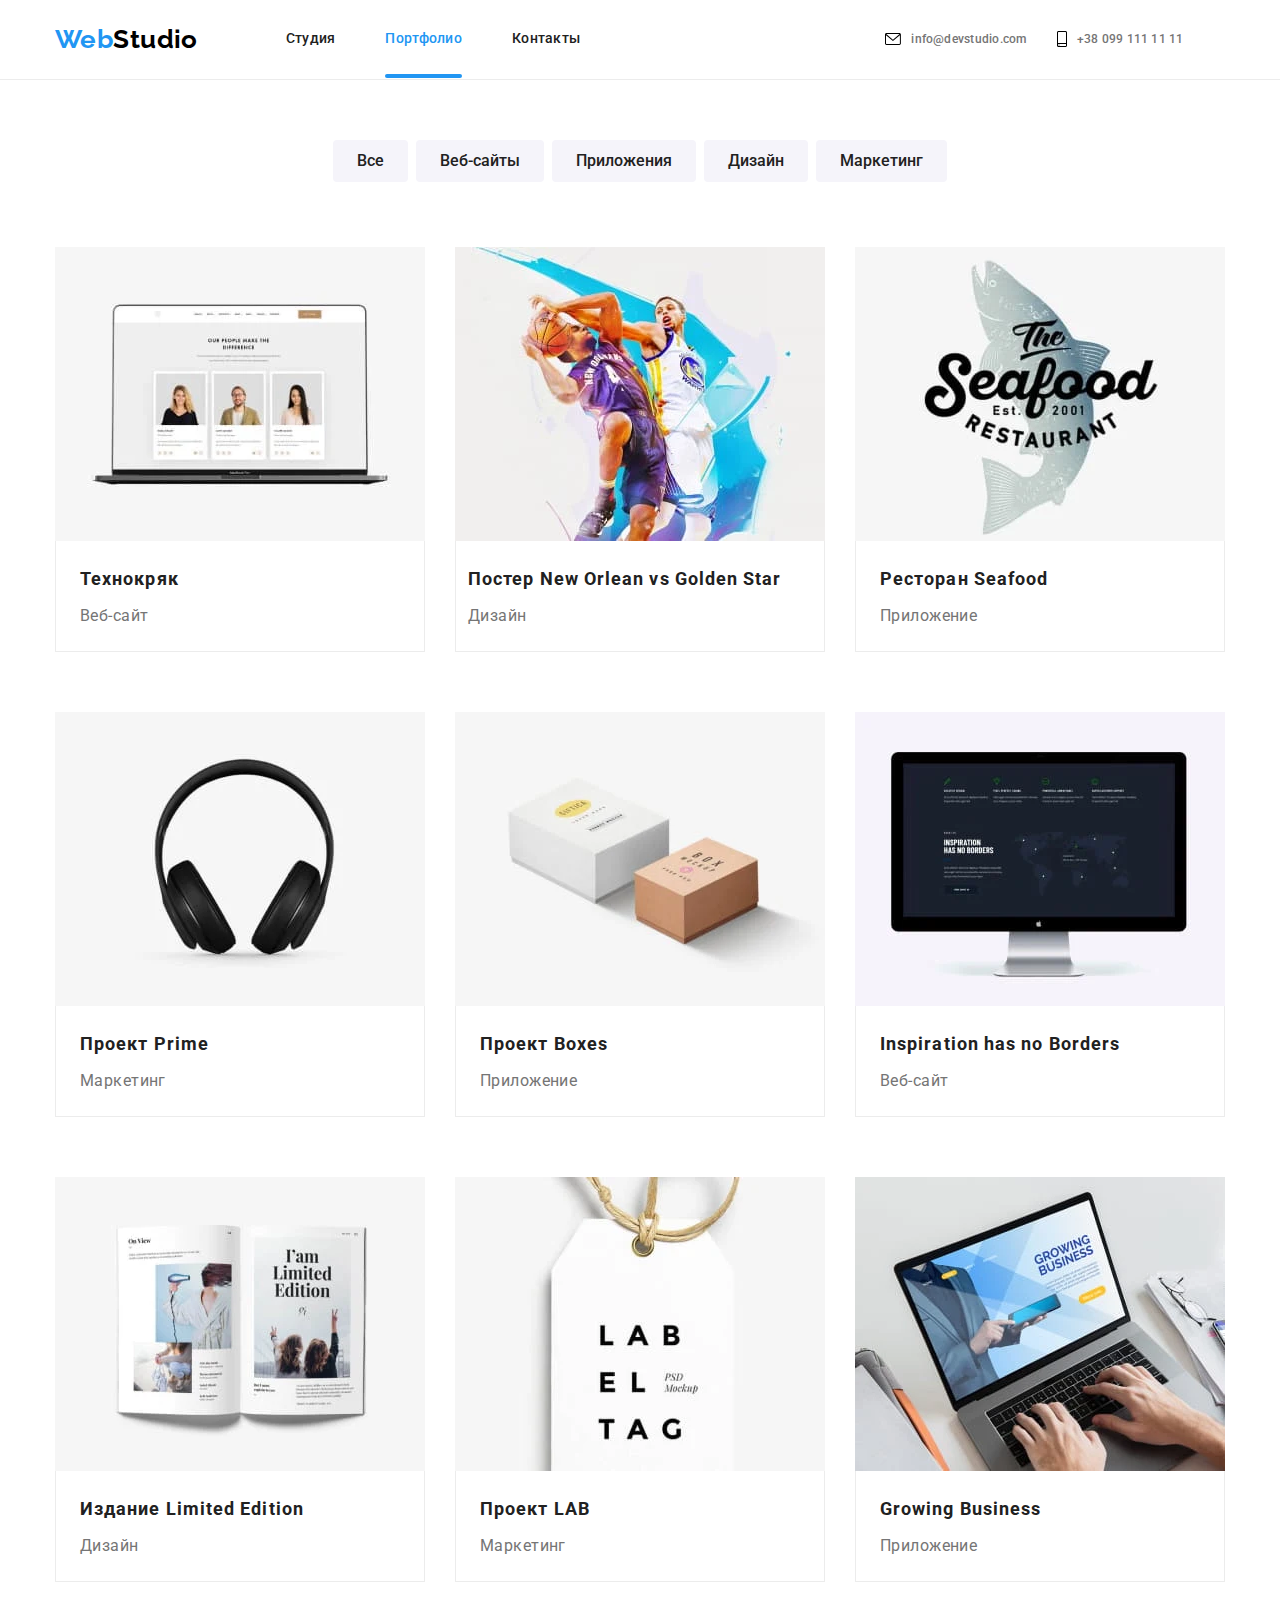
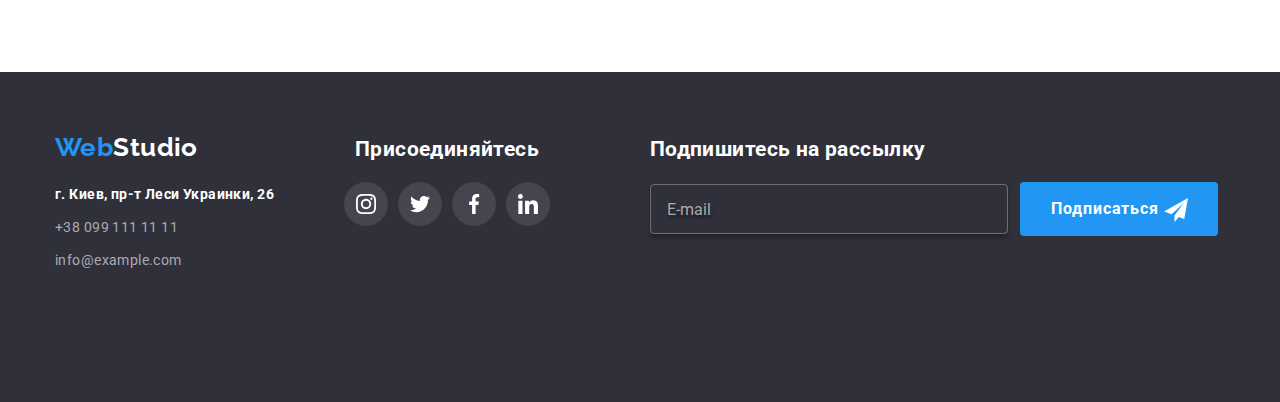
==== commit 99fe6f80: "Правка к мобильному меню_ДЗ-08" ====
--- a/portfolio.html
+++ b/portfolio.html
@@ -20,55 +20,121 @@
     <!--Шапка сайта-->
     <header class="header">
       <div class="container header-container">
-        <nav class="navigation">
-          <a class="logo logo-header" href="./index.html">
-            <span class="logo__icon">Web</span>Studio</a
+        <div class="container-general">
+          <nav class="navigation">
+            <a class="logo logo-header" href="./index.html">
+              <span class="logo__icon">Web</span>Studio</a
+            >
+
+            <ul class="menu link-ul section-item menu-tablet">
+              <li class="menu__item">
+                <a
+                  class="menu__link link-a-href section-after"
+                  href="./index.html"
+                  >Студия</a
+                >
+              </li>
+              <li class="menu__item">
+                <a
+                  class="menu__link link-a-href current section-after"
+                  href="./portfolio.html"
+                  >Портфолио</a
+                >
+              </li>
+              <li class="menu__item">
+                <a class="menu__link link-a-href section-after" href="#"
+                  >Контакты</a
+                >
+              </li>
+            </ul>
+          </nav>
+          <ul class="contact link-ul section-item section-list menu-tablet">
+            <li class="contact__item">
+              <a
+                href="mailto:info@devstudio.com"
+                class="contact__mail-link link-a-href"
+              >
+                <svg class="contact__icon" width="16" height="12">
+                  <use
+                    href="./images/sprite/symbol-defs.svg#icon-envelope"
+                  ></use>
+                </svg>
+                info@devstudio.com</a
+              >
+            </li>
+            <li class="contact__item">
+              <a
+                href="tel:+380991111111"
+                class="contact__phone-link link-a-href"
+              >
+                <svg class="contact__icon" width="10" height="16">
+                  <use
+                    href="./images/sprite/symbol-defs.svg#icon-smartphone"
+                  ></use>
+                </svg>
+                +38 099 111 11 11</a
+              >
+            </li>
+          </ul>
+        </div>
+        <div class="burger">
+          <button type="button" class="burger-btn" data-menu-open>
+            <svg class="burger-icon" width="40" height="40">
+              <use href="./images/sprite/menu.svg#icon-menu_40px-1"></use>
+            </svg>
+          </button>
+        </div>
+      </div>
+      <div class="mobile-menu" data-menu>
+        <div class="container-mobile">
+          <button
+            type="button"
+            class="close-btn mobile-menu__close-btn"
+            data-menu-close
           >
-          <ul class="menu link-ul section-item">
-            <li class="menu__item">
+            <svg class="close-btn__icon" width="40" height="40">
+              <use
+                href="./images/sprite/symbol-defs.svg#icon-close-black-18dp-2-1"
+              ></use>
+            </svg>
+          </button>
+          <ul class="nav-list link-ul">
+            <li class="nav-list__item">
+              <a class="nav-list__link link-a-href" href="./index.html">
+                Студия</a
+              >
+            </li>
+            <li class="nav-list__item">
+              <a class="nav-list__link link-a-href" href="./portfolio.html">
+                Портфолио</a
+              >
+            </li>
+            <li class="nav-list__item">
+              <a class="nav-list__link link-a-href" href=""> Контакты</a>
+            </li>
+          </ul>
+          <ul class="link-ul section-phone">
+            <li class="phone">
+              <a class="link-a-href phone__link" href="href=tel:+380991111111">
+                +38 096 111 11 11</a
+              >
+            </li>
+            <li class="mail">
               <a
-                class="menu__link link-a-href section-after"
-                href="./index.html"
-                >Студия</a
-              >
-            </li>
-            <li class="menu__item">
-              <a
-                class="menu__link link-a-href current section-after"
-                href="./portfolio.html"
-                >Портфолио</a
-              >
-            </li>
-            <li class="menu__item">
-              <a class="menu__link link-a-href section-after" href="#"
-                >Контакты</a
+                class="link-a-href mail__link"
+                href="mailto:info@devstudio.com"
+              >
+                info@devstudio.com</a
               >
             </li>
           </ul>
-        </nav>
-        <ul class="contact link-ul section-item section-list">
-          <li class="contact__item">
-            <a
-              href="mailto:info@devstudio.com"
-              class="contact__mail-link link-a-href"
-            >
-              <svg class="contact__icon" width="16" height="12">
-                <use href="./images/sprite/symbol-defs.svg#icon-envelope"></use>
-              </svg>
-              info@devstudio.com</a
-            >
-          </li>
-          <li class="contact-item">
-            <a href="tel:+380991111111" class="contact__phone-link link-a-href">
-              <svg class="contact__icon" width="10" height="16">
-                <use
-                  href="./images/sprite/symbol-defs.svg#icon-smartphone"
-                ></use>
-              </svg>
-              +38 099 111 11 11</a
-            >
-          </li>
-        </ul>
+          <ul class="link-ul section-social">
+            <li class="social-item">Instagram</li>
+            <li class="social-item">Twitter</li>
+            <li class="social-item">Facebook</li>
+            <li class="social-item">LinkedIn</li>
+          </ul>
+        </div>
       </div>
     </header>
 
@@ -106,46 +172,46 @@
                     <source
                       media="(min-width: 1200px)"
                       srcset="
-                        ../images/portfolio/desc/img.webp    1x,
-                        ../images/portfolio/desc/img@2x.webp 2x
-                      "
-                      type="image/webp"
-                    />
-                    <source
-                      media="(min-width: 1200px)"
-                      srcset="
-                        ../images/portfolio/desc/img.jpg    1x,
-                        ../images/portfolio/desc/img@2x.jpg 2x
-                      "
-                    />
-                    <source
-                      media="(min-width: 768px)"
-                      srcset="
-                        ../images/portfolio/tablet/img.webp    1x,
-                        ../images/portfolio/tablet/img@2x.webp 2x
-                      "
-                      type="image/webp"
-                    />
-                    <source
-                      media="(min-width: 768px)"
-                      srcset="
-                        ../images/portfolio/tablet/img.jpg    1x,
-                        ../images/portfolio/tablet/img@2x.jpg 2x
-                      "
-                    />
-                    <source
-                      media="(max-width: 767px)"
-                      srcset="
-                        ../images/portfolio/mobile/img.webp    1x,
-                        ../images/portfolio/mobile/img@2x.webp 2x
-                      "
-                      type="image/webp"
-                    />
-                    <source
-                      media="(max-width: 767px)"
-                      srcset="
-                        ../images/portfolio/mobile/img.jpg    1x,
-                        ../images/portfolio/mobile/img@2x.jpg 2x
+                        ./images/portfolio/desc/img.webp    1x,
+                        ./images/portfolio/desc/img@2x.webp 2x
+                      "
+                      type="image/webp"
+                    />
+                    <source
+                      media="(min-width: 1200px)"
+                      srcset="
+                        ./images/portfolio/desc/img.jpg    1x,
+                        ./images/portfolio/desc/img@2x.jpg 2x
+                      "
+                    />
+                    <source
+                      media="(min-width: 768px)"
+                      srcset="
+                        ./images/portfolio/tablet/img.webp    1x,
+                        ./images/portfolio/tablet/img@2x.webp 2x
+                      "
+                      type="image/webp"
+                    />
+                    <source
+                      media="(min-width: 768px)"
+                      srcset="
+                        ./images/portfolio/tablet/img.jpg    1x,
+                        ./images/portfolio/tablet/img@2x.jpg 2x
+                      "
+                    />
+                    <source
+                      media="(max-width: 767px)"
+                      srcset="
+                        ./images/portfolio/mobile/img.webp    1x,
+                        ./images/portfolio/mobile/img@2x.webp 2x
+                      "
+                      type="image/webp"
+                    />
+                    <source
+                      media="(max-width: 767px)"
+                      srcset="
+                        ./images/portfolio/mobile/img.jpg    1x,
+                        ./images/portfolio/mobile/img@2x.jpg 2x
                       "
                     />
                     <img
@@ -174,46 +240,46 @@
                     <source
                       media="(min-width: 1200px)"
                       srcset="
-                        ../images/portfolio/desc/img-1.webp    1x,
-                        ../images/portfolio/desc/img-1@2x.webp 2x
-                      "
-                      type="image/webp"
-                    />
-                    <source
-                      media="(min-width: 1200px)"
-                      srcset="
-                        ../images/portfolio/desc/img-1.jpg    1x,
-                        ../images/portfolio/desc/img-1@2x.jpg 2x
-                      "
-                    />
-                    <source
-                      media="(min-width: 768px)"
-                      srcset="
-                        ../images/portfolio/tablet/img-1.webp    1x,
-                        ../images/portfolio/tablet/img-1@2x.webp 2x
-                      "
-                      type="image/webp"
-                    />
-                    <source
-                      media="(min-width: 768px)"
-                      srcset="
-                        ../images/portfolio/tablet/img-1.jpg    1x,
-                        ../images/portfolio/tablet/img-1@2x.jpg 2x
-                      "
-                    />
-                    <source
-                      media="(max-width: 767px)"
-                      srcset="
-                        ../images/portfolio/mobile/img-1.webp    1x,
-                        ../images/portfolio/mobile/img-1@2x.webp 2x
-                      "
-                      type="image/webp"
-                    />
-                    <source
-                      media="(max-width: 767px)"
-                      srcset="
-                        ../images/portfolio/mobile/img-1.jpg    1x,
-                        ../images/portfolio/mobile/img-1@2x.jpg 2x
+                        ./images/portfolio/desc/img-1.webp    1x,
+                        ./images/portfolio/desc/img-1@2x.webp 2x
+                      "
+                      type="image/webp"
+                    />
+                    <source
+                      media="(min-width: 1200px)"
+                      srcset="
+                        ./images/portfolio/desc/img-1.jpg    1x,
+                        ./images/portfolio/desc/img-1@2x.jpg 2x
+                      "
+                    />
+                    <source
+                      media="(min-width: 768px)"
+                      srcset="
+                        ./images/portfolio/tablet/img-1.webp    1x,
+                        ./images/portfolio/tablet/img-1@2x.webp 2x
+                      "
+                      type="image/webp"
+                    />
+                    <source
+                      media="(min-width: 768px)"
+                      srcset="
+                        ./images/portfolio/tablet/img-1.jpg    1x,
+                        ./images/portfolio/tablet/img-1@2x.jpg 2x
+                      "
+                    />
+                    <source
+                      media="(max-width: 767px)"
+                      srcset="
+                        ./images/portfolio/mobile/img-1.webp    1x,
+                        ./images/portfolio/mobile/img-1@2x.webp 2x
+                      "
+                      type="image/webp"
+                    />
+                    <source
+                      media="(max-width: 767px)"
+                      srcset="
+                        ./images/portfolio/mobile/img-1.jpg    1x,
+                        ./images/portfolio/mobile/img-1@2x.jpg 2x
                       "
                     />
                     <img
@@ -244,46 +310,46 @@
                     <source
                       media="(min-width: 1200px)"
                       srcset="
-                        ../images/portfolio/desc/img-2.webp    1x,
-                        ../images/portfolio/desc/img-2@2x.webp 2x
-                      "
-                      type="image/webp"
-                    />
-                    <source
-                      media="(min-width: 1200px)"
-                      srcset="
-                        ../images/portfolio/desc/img-2.jpg    1x,
-                        ../images/portfolio/desc/img-2@2x.jpg 2x
-                      "
-                    />
-                    <source
-                      media="(min-width: 768px)"
-                      srcset="
-                        ../images/portfolio/tablet/img-2.webp    1x,
-                        ../images/portfolio/tablet/img-2@2x.webp 2x
-                      "
-                      type="image/webp"
-                    />
-                    <source
-                      media="(min-width: 768px)"
-                      srcset="
-                        ../images/portfolio/tablet/img-2.jpg    1x,
-                        ../images/portfolio/tablet/img-2@2x.jpg 2x
-                      "
-                    />
-                    <source
-                      media="(max-width: 767px)"
-                      srcset="
-                        ../images/portfolio/mobile/img-2.webp    1x,
-                        ../images/portfolio/mobile/img-2@2x.webp 2x
-                      "
-                      type="image/webp"
-                    />
-                    <source
-                      media="(max-width: 767px)"
-                      srcset="
-                        ../images/portfolio/mobile/img-2.jpg    1x,
-                        ../images/portfolio/mobile/img-2@2x.jpg 2x
+                        ./images/portfolio/desc/img-2.webp    1x,
+                        ./images/portfolio/desc/img-2@2x.webp 2x
+                      "
+                      type="image/webp"
+                    />
+                    <source
+                      media="(min-width: 1200px)"
+                      srcset="
+                        ./images/portfolio/desc/img-2.jpg    1x,
+                        ./images/portfolio/desc/img-2@2x.jpg 2x
+                      "
+                    />
+                    <source
+                      media="(min-width: 768px)"
+                      srcset="
+                        ./images/portfolio/tablet/img-2.webp    1x,
+                        ./images/portfolio/tablet/img-2@2x.webp 2x
+                      "
+                      type="image/webp"
+                    />
+                    <source
+                      media="(min-width: 768px)"
+                      srcset="
+                        ./images/portfolio/tablet/img-2.jpg    1x,
+                        ./images/portfolio/tablet/img-2@2x.jpg 2x
+                      "
+                    />
+                    <source
+                      media="(max-width: 767px)"
+                      srcset="
+                        ./images/portfolio/mobile/img-2.webp    1x,
+                        ./images/portfolio/mobile/img-2@2x.webp 2x
+                      "
+                      type="image/webp"
+                    />
+                    <source
+                      media="(max-width: 767px)"
+                      srcset="
+                        ./images/portfolio/mobile/img-2.jpg    1x,
+                        ./images/portfolio/mobile/img-2@2x.jpg 2x
                       "
                     />
                     <img
@@ -312,46 +378,46 @@
                     <source
                       media="(min-width: 1200px)"
                       srcset="
-                        ../images/portfolio/desc/img-3.webp    1x,
-                        ../images/portfolio/desc/img-3@2x.webp 2x
-                      "
-                      type="image/webp"
-                    />
-                    <source
-                      media="(min-width: 1200px)"
-                      srcset="
-                        ../images/portfolio/desc/img-3.jpg    1x,
-                        ../images/portfolio/desc/img-3@2x.jpg 2x
-                      "
-                    />
-                    <source
-                      media="(min-width: 768px)"
-                      srcset="
-                        ../images/portfolio/tablet/img-3.webp    1x,
-                        ../images/portfolio/tablet/img-3@2x.webp 2x
-                      "
-                      type="image/webp"
-                    />
-                    <source
-                      media="(min-width: 768px)"
-                      srcset="
-                        ../images/portfolio/tablet/img-3.jpg    1x,
-                        ../images/portfolio/tablet/img-3@2x.jpg 2x
-                      "
-                    />
-                    <source
-                      media="(max-width: 767px)"
-                      srcset="
-                        ../images/portfolio/mobile/img-3.webp    1x,
-                        ../images/portfolio/mobile/img-3@2x.webp 2x
-                      "
-                      type="image/webp"
-                    />
-                    <source
-                      media="(max-width: 767px)"
-                      srcset="
-                        ../images/portfolio/mobile/img-3.jpg    1x,
-                        ../images/portfolio/mobile/img-3@2x.jpg 2x
+                        ./images/portfolio/desc/img-3.webp    1x,
+                        ./images/portfolio/desc/img-3@2x.webp 2x
+                      "
+                      type="image/webp"
+                    />
+                    <source
+                      media="(min-width: 1200px)"
+                      srcset="
+                        ./images/portfolio/desc/img-3.jpg    1x,
+                        ./images/portfolio/desc/img-3@2x.jpg 2x
+                      "
+                    />
+                    <source
+                      media="(min-width: 768px)"
+                      srcset="
+                        ./images/portfolio/tablet/img-3.webp    1x,
+                        ./images/portfolio/tablet/img-3@2x.webp 2x
+                      "
+                      type="image/webp"
+                    />
+                    <source
+                      media="(min-width: 768px)"
+                      srcset="
+                        ./images/portfolio/tablet/img-3.jpg    1x,
+                        ./images/portfolio/tablet/img-3@2x.jpg 2x
+                      "
+                    />
+                    <source
+                      media="(max-width: 767px)"
+                      srcset="
+                        ./images/portfolio/mobile/img-3.webp    1x,
+                        ./images/portfolio/mobile/img-3@2x.webp 2x
+                      "
+                      type="image/webp"
+                    />
+                    <source
+                      media="(max-width: 767px)"
+                      srcset="
+                        ./images/portfolio/mobile/img-3.jpg    1x,
+                        ./images/portfolio/mobile/img-3@2x.jpg 2x
                       "
                     />
                     <img
@@ -380,46 +446,46 @@
                     <source
                       media="(min-width: 1200px)"
                       srcset="
-                        ../images/portfolio/desc/img-4.webp    1x,
-                        ../images/portfolio/desc/img-4@2x.webp 2x
-                      "
-                      type="image/webp"
-                    />
-                    <source
-                      media="(min-width: 1200px)"
-                      srcset="
-                        ../images/portfolio/desc/img-4.jpg    1x,
-                        ../images/portfolio/desc/img-4@2x.jpg 2x
-                      "
-                    />
-                    <source
-                      media="(min-width: 768px)"
-                      srcset="
-                        ../images/portfolio/tablet/img-4.webp    1x,
-                        ../images/portfolio/tablet/img-4@2x.webp 2x
-                      "
-                      type="image/webp"
-                    />
-                    <source
-                      media="(min-width: 768px)"
-                      srcset="
-                        ../images/portfolio/tablet/img-4.jpg    1x,
-                        ../images/portfolio/tablet/img-4@2x.jpg 2x
-                      "
-                    />
-                    <source
-                      media="(max-width: 767px)"
-                      srcset="
-                        ../images/portfolio/mobile/img-4.webp    1x,
-                        ../images/portfolio/mobile/img-4@2x.webp 2x
-                      "
-                      type="image/webp"
-                    />
-                    <source
-                      media="(max-width: 767px)"
-                      srcset="
-                        ../images/portfolio/mobile/img-4.jpg    1x,
-                        ../images/portfolio/mobile/img-4@2x.jpg 2x
+                        ./images/portfolio/desc/img-4.webp    1x,
+                        ./images/portfolio/desc/img-4@2x.webp 2x
+                      "
+                      type="image/webp"
+                    />
+                    <source
+                      media="(min-width: 1200px)"
+                      srcset="
+                        ./images/portfolio/desc/img-4.jpg    1x,
+                        ./images/portfolio/desc/img-4@2x.jpg 2x
+                      "
+                    />
+                    <source
+                      media="(min-width: 768px)"
+                      srcset="
+                        ./images/portfolio/tablet/img-4.webp    1x,
+                        ./images/portfolio/tablet/img-4@2x.webp 2x
+                      "
+                      type="image/webp"
+                    />
+                    <source
+                      media="(min-width: 768px)"
+                      srcset="
+                        ./images/portfolio/tablet/img-4.jpg    1x,
+                        ./images/portfolio/tablet/img-4@2x.jpg 2x
+                      "
+                    />
+                    <source
+                      media="(max-width: 767px)"
+                      srcset="
+                        ./images/portfolio/mobile/img-4.webp    1x,
+                        ./images/portfolio/mobile/img-4@2x.webp 2x
+                      "
+                      type="image/webp"
+                    />
+                    <source
+                      media="(max-width: 767px)"
+                      srcset="
+                        ./images/portfolio/mobile/img-4.jpg    1x,
+                        ./images/portfolio/mobile/img-4@2x.jpg 2x
                       "
                     />
                     <img
@@ -448,46 +514,46 @@
                     <source
                       media="(min-width: 1200px)"
                       srcset="
-                        ../images/portfolio/desc/img-5.webp    1x,
-                        ../images/portfolio/desc/img-5@2x.webp 2x
-                      "
-                      type="image/webp"
-                    />
-                    <source
-                      media="(min-width: 1200px)"
-                      srcset="
-                        ../images/portfolio/desc/img-5.jpg    1x,
-                        ../images/portfolio/desc/img-5@2x.jpg 2x
-                      "
-                    />
-                    <source
-                      media="(min-width: 768px)"
-                      srcset="
-                        ../images/portfolio/tablet/img-5.webp    1x,
-                        ../images/portfolio/tablet/img-5@2x.webp 2x
-                      "
-                      type="image/webp"
-                    />
-                    <source
-                      media="(min-width: 768px)"
-                      srcset="
-                        ../images/portfolio/tablet/img-5.jpg    1x,
-                        ../images/portfolio/tablet/img-5@2x.jpg 2x
-                      "
-                    />
-                    <source
-                      media="(max-width: 767px)"
-                      srcset="
-                        ../images/portfolio/mobile/img-5.webp    1x,
-                        ../images/portfolio/mobile/img-5@2x.webp 2x
-                      "
-                      type="image/webp"
-                    />
-                    <source
-                      media="(max-width: 767px)"
-                      srcset="
-                        ../images/portfolio/mobile/img-5.jpg    1x,
-                        ../images/portfolio/mobile/img-5@2x.jpg 2x
+                        ./images/portfolio/desc/img-5.webp    1x,
+                        ./images/portfolio/desc/img-5@2x.webp 2x
+                      "
+                      type="image/webp"
+                    />
+                    <source
+                      media="(min-width: 1200px)"
+                      srcset="
+                        ./images/portfolio/desc/img-5.jpg    1x,
+                        ./images/portfolio/desc/img-5@2x.jpg 2x
+                      "
+                    />
+                    <source
+                      media="(min-width: 768px)"
+                      srcset="
+                        ./images/portfolio/tablet/img-5.webp    1x,
+                        ./images/portfolio/tablet/img-5@2x.webp 2x
+                      "
+                      type="image/webp"
+                    />
+                    <source
+                      media="(min-width: 768px)"
+                      srcset="
+                        ./images/portfolio/tablet/img-5.jpg    1x,
+                        ./images/portfolio/tablet/img-5@2x.jpg 2x
+                      "
+                    />
+                    <source
+                      media="(max-width: 767px)"
+                      srcset="
+                        ./images/portfolio/mobile/img-5.webp    1x,
+                        ./images/portfolio/mobile/img-5@2x.webp 2x
+                      "
+                      type="image/webp"
+                    />
+                    <source
+                      media="(max-width: 767px)"
+                      srcset="
+                        ./images/portfolio/mobile/img-5.jpg    1x,
+                        ./images/portfolio/mobile/img-5@2x.jpg 2x
                       "
                     />
                     <img
@@ -518,46 +584,46 @@
                     <source
                       media="(min-width: 1200px)"
                       srcset="
-                        ../images/portfolio/desc/img-6.webp    1x,
-                        ../images/portfolio/desc/img-6@2x.webp 2x
-                      "
-                      type="image/webp"
-                    />
-                    <source
-                      media="(min-width: 1200px)"
-                      srcset="
-                        ../images/portfolio/desc/img-6.jpg    1x,
-                        ../images/portfolio/desc/img-6@2x.jpg 2x
-                      "
-                    />
-                    <source
-                      media="(min-width: 768px)"
-                      srcset="
-                        ../images/portfolio/tablet/img-6.webp    1x,
-                        ../images/portfolio/tablet/img-6@2x.webp 2x
-                      "
-                      type="image/webp"
-                    />
-                    <source
-                      media="(min-width: 768px)"
-                      srcset="
-                        ../images/portfolio/tablet/img-6.jpg    1x,
-                        ../images/portfolio/tablet/img-6@2x.jpg 2x
-                      "
-                    />
-                    <source
-                      media="(max-width: 767px)"
-                      srcset="
-                        ../images/portfolio/mobile/img-6.webp    1x,
-                        ../images/portfolio/mobile/img-6@2x.webp 2x
-                      "
-                      type="image/webp"
-                    />
-                    <source
-                      media="(max-width: 767px)"
-                      srcset="
-                        ../images/portfolio/mobile/img-6.jpg    1x,
-                        ../images/portfolio/mobile/img-6@2x.jpg 2x
+                        ./images/portfolio/desc/img-6.webp    1x,
+                        ./images/portfolio/desc/img-6@2x.webp 2x
+                      "
+                      type="image/webp"
+                    />
+                    <source
+                      media="(min-width: 1200px)"
+                      srcset="
+                        ./images/portfolio/desc/img-6.jpg    1x,
+                        ./images/portfolio/desc/img-6@2x.jpg 2x
+                      "
+                    />
+                    <source
+                      media="(min-width: 768px)"
+                      srcset="
+                        ./images/portfolio/tablet/img-6.webp    1x,
+                        ./images/portfolio/tablet/img-6@2x.webp 2x
+                      "
+                      type="image/webp"
+                    />
+                    <source
+                      media="(min-width: 768px)"
+                      srcset="
+                        ./images/portfolio/tablet/img-6.jpg    1x,
+                        ./images/portfolio/tablet/img-6@2x.jpg 2x
+                      "
+                    />
+                    <source
+                      media="(max-width: 767px)"
+                      srcset="
+                        ./images/portfolio/mobile/img-6.webp    1x,
+                        ./images/portfolio/mobile/img-6@2x.webp 2x
+                      "
+                      type="image/webp"
+                    />
+                    <source
+                      media="(max-width: 767px)"
+                      srcset="
+                        ./images/portfolio/mobile/img-6.jpg    1x,
+                        ./images/portfolio/mobile/img-6@2x.jpg 2x
                       "
                     />
                     <img
@@ -586,46 +652,46 @@
                     <source
                       media="(min-width: 1200px)"
                       srcset="
-                        ../images/portfolio/desc/img-7.webp    1x,
-                        ../images/portfolio/desc/img-7@2x.webp 2x
-                      "
-                      type="image/webp"
-                    />
-                    <source
-                      media="(min-width: 1200px)"
-                      srcset="
-                        ../images/portfolio/desc/img-7.jpg    1x,
-                        ../images/portfolio/desc/img-7@2x.jpg 2x
-                      "
-                    />
-                    <source
-                      media="(min-width: 768px)"
-                      srcset="
-                        ../images/portfolio/tablet/img-7.webp    1x,
-                        ../images/portfolio/tablet/img-7@2x.webp 2x
-                      "
-                      type="image/webp"
-                    />
-                    <source
-                      media="(min-width: 768px)"
-                      srcset="
-                        ../images/portfolio/tablet/img-7.jpg    1x,
-                        ../images/portfolio/tablet/img-7@2x.jpg 2x
-                      "
-                    />
-                    <source
-                      media="(max-width: 767px)"
-                      srcset="
-                        ../images/portfolio/mobile/img-7.webp    1x,
-                        ../images/portfolio/mobile/img-7@2x.webp 2x
-                      "
-                      type="image/webp"
-                    />
-                    <source
-                      media="(max-width: 767px)"
-                      srcset="
-                        ../images/portfolio/mobile/img-7.jpg    1x,
-                        ../images/portfolio/mobile/img-7@2x.jpg 2x
+                        ./images/portfolio/desc/img-7.webp    1x,
+                        ./images/portfolio/desc/img-7@2x.webp 2x
+                      "
+                      type="image/webp"
+                    />
+                    <source
+                      media="(min-width: 1200px)"
+                      srcset="
+                        ./images/portfolio/desc/img-7.jpg    1x,
+                        ./images/portfolio/desc/img-7@2x.jpg 2x
+                      "
+                    />
+                    <source
+                      media="(min-width: 768px)"
+                      srcset="
+                        ./images/portfolio/tablet/img-7.webp    1x,
+                        ./images/portfolio/tablet/img-7@2x.webp 2x
+                      "
+                      type="image/webp"
+                    />
+                    <source
+                      media="(min-width: 768px)"
+                      srcset="
+                        ./images/portfolio/tablet/img-7.jpg    1x,
+                        ./images/portfolio/tablet/img-7@2x.jpg 2x
+                      "
+                    />
+                    <source
+                      media="(max-width: 767px)"
+                      srcset="
+                        ./images/portfolio/mobile/img-7.webp    1x,
+                        ./images/portfolio/mobile/img-7@2x.webp 2x
+                      "
+                      type="image/webp"
+                    />
+                    <source
+                      media="(max-width: 767px)"
+                      srcset="
+                        ./images/portfolio/mobile/img-7.jpg    1x,
+                        ./images/portfolio/mobile/img-7@2x.jpg 2x
                       "
                     />
                     <img
@@ -817,5 +883,6 @@
         </div>
       </div>
     </footer>
+    <script src="./js/menu.js"></script>
   </body>
 </html>
--- a/css/main.min.css
+++ b/css/main.min.css
@@ -1,5 +1,5 @@
 :root{--accent-color: #2196f3;--primary-text-color: #757575;--section-text-color: #212121;--primary-white-color: #ffffff;--primary-black-color: #000000;--primary-heder-footer-color: #2f303a;--button-second-color: #188ce8;--button-galery-box: #f5f4fa;--border-color: #ececec;--border-second-color: #afb1b8;--shadow-btn: 0px 4px 4px rgba(0, 0, 0, 0.15), 0px 4px 4px rgba(0, 0, 0, 0.15);--primary-shadow: 0px 3px 1px rgba(0, 0, 0, 0.1),
     0px 1px 2px rgba(0, 0, 0, 0.08), 0px 2px 2px rgba(0, 0, 0, 0.12);--second-shadow: 0px 1px 1px rgba(0, 0, 0, 0.12),
     0px 4px 4px rgba(0, 0, 0, 0.06), 1px 4px 6px rgba(0, 0, 0, 0.16);--third-shadow: 0px 4px 4px rgba(0, 0, 0, 0.25),
-    0px 4px 4px rgba(0, 0, 0, 0.25);--main-font: 'Roboto', sans-serif;--secondary-font: 'Raleway', sans-serif}.visually-hidden{position:absolute !important;clip:rect(1px 1px 1px 1px);clip:rect(1px 1px 1px 1px);padding:0 !important;border:0 !important;height:1px !important;width:1px !important;overflow:hidden}body{font-size:14px;font-weight:400;line-height:1.14;color:var(--primary-text-color);font-family:var(--main-font),sans-serif;letter-spacing:0.03em}h1,h2,h3,h4,h5,h6,p{margin-top:0;margin-bottom:0}ul,ol{margin-top:0;margin-bottom:0;padding-left:0}img{display:block}.link-ul{list-style:none}.link-a-href{text-decoration:none}.button,.button-galery{cursor:pointer}.section{padding-top:60px}@media screen and (min-width: 1200px){.section{padding-top:94px}}.container{padding-left:15px;padding-right:15px}@media screen and (min-width: 480px){.container{width:480px;margin:0 auto}}@media screen and (min-width: 768px){.container{width:768px}}@media screen and (min-width: 1200px){.container{width:1200px}}.logo{font-size:24px;font-weight:700;line-height:1.17;font-family:var(--secondary-font);text-decoration:none;transition:color 250ms cubic-bezier(0.4, 0, 0.2, 1)}.logo:hover,.logo:focus{color:var(--accent-color)}.logo-header{color:var(--primary-black-color);margin-right:93px}@media screen and (min-width: 768px){.logo-header{margin-right:88px}}.logo-footer{color:var(--primary-white-color);display:block;margin-bottom:20px}.logo__icon{color:var(--accent-color)}@media screen and (min-width: 1200px){.logo{font-size:26px;font-weight:700;line-height:1.19}}.section-text{line-height:1.71}.section-title{font-size:28px;font-weight:700;line-height:1.19;color:var(--section-text-color);text-align:center}@media screen and (min-width: 768px){.section-title{font-size:28px;font-weight:700;line-height:1.19}}@media screen and (min-width: 1200px){.section-title{font-size:36px;font-weight:700;line-height:1.17}}.modal{position:absolute;left:50%;top:50%;width:450px;height:609px;background:var(--primary-white-color);transform:translate(-50%, -50%);animation-name:changeModalBtn;animation-duration:250ms}.modal-btn{position:absolute;top:8px;right:8px;border-radius:50%;border:1px solid rgba(0,0,0,0.1);width:30px;height:30px;background-color:transparent;cursor:pointer;padding:0;display:flex;align-items:center;justify-content:center;transition:fill 250ms cubic-bezier(0.4, 0, 0.2, 1)}.modal-btn:hover,.modal-btn:focus{fill:var(--accent-color)}@media screen and (min-width: 768px){.modal{width:450px;height:609px}}@media screen and (min-width: 1200px){.modal{width:528px;height:581px}}.backdrop{position:fixed;top:0;left:0;width:100vw;height:100vh;background-color:rgba(0,0,0,0.2);transition:opacity 250ms linear, visibility 250ms linear}.is-hidden{opacity:0;visibility:hidden;pointer-events:none}@keyframes changeModalBtn{25%{transform:scale(25%);transform:opacity(25%)}50%{transform:scale(50%);transform:opacity(50%)}75%{transform:scale(75%);transform:opacity(75%)}100%{transform:scale(100%);transform:opacity(100%)}}.modal-form{padding-top:40px;padding-bottom:40px;padding-left:41px;padding-right:39px;display:flex;flex-direction:column}.modal-text{font-size:20px;font-weight:700;line-height:1.15;text-align:center;color:var(--section-text-color);margin-bottom:10px}.form-input{width:100%;height:40px;border:1px solid rgba(33,33,33,0.2);border-radius:4px;padding-left:42px;transition:border-color 250ms cubic-bezier(0.4, 0, 0.2, 1)}.form-input:focus{border-color:var(--accent-color);outline:none}.modal-icon-form{color:var(--section-text-color);position:absolute;display:block;top:50%;left:12px;transform:translateY(-50%);transition:fill 250ms cubic-bezier(0.4, 0, 0.2, 1)}.form-input:focus+.modal-icon-form{fill:var(--accent-color)}.form-label{font-size:12px;font-weight:400;line-height:1.17;letter-spacing:0.03em;margin-bottom:10px}.form-label .form-message{transition:border-color 250ms cubic-bezier(0.4, 0, 0.2, 1)}.modal-relative{position:relative;display:block;margin-top:4px}.form-message{width:100%;height:120px;margin-top:4px;border:1px solid rgba(33,33,33,0.2);border-radius:4px;padding-top:12px;padding-left:16px;resize:none}.form-message:focus{border-color:var(--accent-color);outline:none}.form-message::placeholder{letter-spacing:0.01em;color:rgba(117,117,117,0.5)}.checkbox-label{line-height:1.71;display:flex;align-items:center;margin-bottom:30px}.checkbox-label::before{content:' ';display:block;width:16px;height:15px;border:1px solid var(--section-text-color);margin-right:7px}.form-checkbox:checked+.checkbox-label::before{background-image:url("../images/sprite/icon-check.svg");background-color:var(--accent-color);border:none;background-repeat:no-repeat;background-position:50% 50%;background-origin:padding-box}.form-checkbox:focus+.checkbox-label::before{border-color:var(--button-second-color);width:16px;height:15px}.checkbox-link{color:var(--accent-color)}.btn-send{font-size:16px;font-weight:700;line-height:1.88;font-family:inherit;letter-spacing:0.06em;background-color:var(--accent-color);color:var(--primary-white-color);cursor:pointer;width:200px;box-shadow:var(--shadow-btn);border-radius:4px;border:none;padding-top:10px;padding-bottom:10px;margin:0 auto;transition:background-color 250ms cubic-bezier(0.4, 0, 0.2, 1)}.btn-send:hover,.btn-send:focus{background-color:var(--button-second-color)}.team__link{display:flex;align-items:center;justify-content:center;width:44px;height:44px;border-radius:50%;fill:#afb1b8;transition:background-color 250ms cubic-bezier(0.4, 0, 0.2, 1),fill 250ms cubic-bezier(0.4, 0, 0.2, 1)}.team__link:hover,.team__link:focus{background-color:var(--accent-color);fill:var(--primary-white-color)}.team__icon{color:var(--border-second-color)}.team__icon:hover,.team__icon:focus{fill:var(--primary-white-color);color:var(--primary-white-color);transition:fill;transition-duration:250ms;transition-timing-function:cubic-bezier(0.4, 0, 0.2, 1);transition-delay:0}.join-link{display:flex;align-items:center;justify-content:center;width:44px;height:44px;border-radius:50%;fill:var(--primary-white-color);transition:background-color 250ms cubic-bezier(0.4, 0, 0.2, 1),fill 250ms cubic-bezier(0.4, 0, 0.2, 1)}.join-link:hover,.join-link:focus{background-color:var(--accent-color);fill:var(--primary-white-color)}.join-icon{color:var(--primary-white-color)}.join-title{width:44px;height:44px;border-radius:50%;background:rgba(255,255,255,0.1)}.join-title:not(:last-child){margin-right:10px}.header{padding-top:16px;padding-bottom:16px;border-bottom:1px solid var(--border-color)}.menu{display:none}.contact{display:none}.header-container{display:flex;justify-content:space-between;align-items:center}.burger{padding:0;margin:0;line-height:0}.burger-btn{border:none;line-height:0;background-color:transparent;padding:0;color:var(--border-color);transition:fill 250ms linear}.burger-btn:focus,.burger-btn:hover{fill:var(--accent-color)}.container-mobile{position:relative}.mobile-menu{position:fixed;left:0;top:0;z-index:101;width:100vw;height:100vh;background-color:var(--primary-white-color);opacity:0;visibility:hidden;pointer-events:none;transition:opacity 250ms linear, visibility 250ms linear}.mobile-menu.is-open{opacity:1;visibility:visible;pointer-events:auto}.close-btn{border:none;line-height:0;background-color:transparent;padding:0;color:var(--border-color)}.mobile-menu__close-btn{position:absolute;right:15px;top:10px;align-items:center;transition:fill 250ms linear}.mobile-menu__close-btn:focus,.mobile-menu__close-btn:hover{fill:var(--accent-color)}.close-btn__icon{width:40px;height:40px}.container-mobile{padding-top:48px;padding-left:55px}.nav-list__item{font-weight:500;font-size:40px;line-height:1.18;letter-spacing:0.02em;color:var(--section-text-color);transition:color 250ms linear}.nav-list__item:hover,.nav-list__item:focus{color:var(--accent-color)}.nav-list__item:not(:last-child){margin-bottom:32px}.section-phone{padding-top:302px}.phone{font-weight:500;font-size:34px;line-height:1.18;letter-spacing:0.02em;color:var(--accent-color)}.phone:not(:last-child){margin-bottom:32px}.mail{font-weight:500;font-size:24px;line-height:1.17;letter-spacing:0.02em;color:var(--primary-text-color);transition:color 250ms linear}.mail:hover,.mail:focus{color:var(--accent-color)}.section-social{padding-top:64px;display:flex}.social-item{font-weight:500;font-size:18px;line-height:1.22;letter-spacing:0.02em;color:var(--accent-color)}.social-item:not(:last-child){margin-right:20px}@media screen and (min-width: 768px){.header{padding-top:26px;padding-bottom:21px}.burger{display:none}.container-general,.header-container,.navigation,.menu-tablet{display:flex;align-items:center}.section-list{margin-left:84px;flex-direction:column}.contact__item:not(:last-child){margin-bottom:10px;margin-right:0}.contact__icon{margin-right:8px;color:var(--primary-text-color)}.menu,.menu__link{color:var(--section-text-color);font-weight:500;letter-spacing:0.02em;text-decoration:none;transition:color 250ms cubic-bezier(0.4, 0, 0.2, 1)}.menu .current,.menu__link .current{color:var(--accent-color);transition:color 250ms cubic-bezier(0.4, 0, 0.2, 1)}.menu:hover,.menu:focus,.menu__link:hover,.menu__link:focus{color:var(--accent-color)}.menu__item:not(:last-child){margin-right:50px}.section-after{position:relative}.current::after{content:' ';display:block;background-color:var(--accent-color);width:100%;height:4px;border-radius:2px;margin-top:28px;position:absolute;bottom:-34px}.contact__mail-link{color:var(--primary-text-color);font-weight:500;font-size:12px;line-height:1.17;letter-spacing:0.02em;display:flex;align-items:center;transition:color 250ms cubic-bezier(0.4, 0, 0.2, 1),fill 250ms cubic-bezier(0.4, 0, 0.2, 1)}.contact__mail-link:hover,.contact__mail-link:focus{color:var(--accent-color);fill:var(--accent-color)}.contact__phone-link{color:var(--primary-text-color);font-weight:500;font-size:12px;line-height:1.17;letter-spacing:0.02em;display:flex;align-items:center;transition:color 250ms cubic-bezier(0.4, 0, 0.2, 1),fill 250ms cubic-bezier(0.4, 0, 0.2, 1)}.contact__phone-link:hover,.contact__phone-link:focus{color:var(--accent-color);fill:var(--accent-color)}}@media screen and (min-width: 1200px){.header{padding-top:24px;padding-bottom:24px}.section-list{flex-direction:row;margin-left:305px}.contact__item:not(:last-child){margin-right:30px;margin-bottom:0}.current::after{bottom:-32px}.contact__icon{margin-right:10px}.menu__icon{color:#000000}.menu-button{display:inline-flex;margin:0;padding:0;border:0;background-color:transparent}.menu-button .menu__icon{display:none}}.hero{text-align:center;padding-top:160px;padding-bottom:160px;background-color:var(--primary-heder-footer-color);flex-grow:1;background-image:linear-gradient(rgba(47,48,58,0.4), rgba(47,48,58,0.4));background-image:url("../images/mobile/bg-main.jpg");background-size:cover;max-width:100%}.hero__title{font-size:26px;font-weight:900;line-height:1.62;color:var(--primary-white-color);text-transform:uppercase;letter-spacing:0.06em;max-width:360px;margin-bottom:30px;margin-left:auto;margin-right:auto}.button{font-size:16px;font-weight:700;line-height:1.9;color:var(--primary-white-color);background-color:var(--accent-color);font-family:inherit;letter-spacing:0.06em;text-decoration:none;cursor:pointer;width:200px;border-radius:4px;border:none;padding-top:10px;padding-bottom:10px;transition:color 250ms cubic-bezier(0.4, 0, 0.2, 1),background-color 250ms cubic-bezier(0.4, 0, 0.2, 1)}.button:hover,.button:focus{color:var(--primary-white-color);background-color:var(--button-second-color)}@media (min-device-pixel-ratio: 2) and (min-width: 280px), (min-resolution: 192dpi) and (min-width: 280px), (min-resolution: 2dppx) and (min-width: 280px){.hero{background-image:url("../images/mobile/bg-main@2x.jpg")}}@media screen and (min-width: 768px){.hero{background-image:url("../images/tablet/bg-main.jpg")}}@media (min-device-pixel-ratio: 2) and (min-width: 768px), (min-resolution: 192dpi) and (min-width: 768px), (min-resolution: 2dppx) and (min-width: 768px){.hero{background-image:url("../images/tablet/bg-main@2x.jpg")}}@media screen and (min-width: 1200px){.hero{background-image:url("../images/hero-img/img-hero.jpg")}.hero__title{font-size:44px;font-weight:900;line-height:1.36;max-width:696px}}@media (min-device-pixel-ratio: 2) and (min-width: 1200px), (min-resolution: 192dpi) and (min-width: 1200px), (min-resolution: 2dppx) and (min-width: 1200px){.hero{background-image:url("../images/hero-img/img-hero@2x.jpg")}}.about__text{font-size:14px;font-weight:700;line-height:1.14;color:var(--section-text-color);text-transform:uppercase;margin-bottom:10px}.about__info{font-size:14px;font-weight:400;line-height:1.71;letter-spacing:0.03em;margin-bottom:30px}.headline-div{display:flex;align-items:center;justify-content:center;height:120px;background-color:var(--button-galery-box);border:1px solid var(--button-galery-box);border-radius:4px;margin-bottom:30px}@media screen and (max-width: 767px){.about__text{text-align:center}}@media screen and (min-width: 768px){.section-item{display:flex;flex-wrap:wrap;justify-content:space-around}.about__item{flex-basis:33.33%}.headline-div{width:354px}}@media screen and (min-width: 1200px){.about__text{font-size:14px;font-weight:700;line-height:1.71}.section-item{flex-wrap:nowrap;align-items:center}.headline-div{width:270px}.about{margin-top:-30px;margin-left:-30px}.about__item{margin-top:30px;margin-left:30px}}.wort-item{margin-bottom:50px}.section-padding{padding-bottom:94px}@media screen and (max-width: 1170px){.section-padding{display:none;padding-bottom:60px}}.work-space{flex-wrap:wrap;justify-content:space-between}.work-space__item+.work-space__item{margin-left:30px}.container__work-space{position:relative}.work-space__overlay{font-weight:700;text-transform:uppercase;color:var(--primary-white-color);text-align:center;width:370px;height:70px;padding-top:27px;padding-bottom:27px;background-color:rgba(47,48,58,0.8);position:absolute;right:0;bottom:0}.section-title-name{font-size:16px;font-weight:500;line-height:1.19;color:var(--section-text-color);text-align:center;margin-bottom:10px}.section-text-name{font-size:16px;font-weight:400;line-height:1.19;text-align:center;margin-bottom:16px}.team__text{margin-bottom:30px}.section-team{box-shadow:var(--third-shadow);background-color:var(--primary-white-color);margin-bottom:30px}.comand-fon{background-color:var(--button-galery-box);padding-bottom:60px}.team-icon{display:block;max-width:100%;height:auto}.team{display:flex;justify-content:center}.team-box{padding-top:30px;padding-bottom:24px;padding-left:122px;padding-right:122px}.team-link{margin-left:22px}@media screen and (min-width: 768px){.team-picture{width:354px;height:374px}.section-item{display:flex}.section-team{flex-wrap:wrap;margin-top:30px;margin-left:30px}.section-ul-team{margin-top:-30px;margin-left:-30px}.team-box{padding-left:74px;padding-right:74px}}@media screen and (min-width: 1200px){.team-picture{width:270px;height:260px}.team__text{margin-bottom:50px}.team-box{padding-top:30px;padding-bottom:30px;padding-left:32px;padding-right:32px}.comand-fon{margin-bottom:0;padding-bottom:94px}}@media screen and (min-width: 1200px) and (max-width: 1170px){.comand-fon{padding-bottom:60px}}.partner__title{font-size:36px;font-weight:700;line-height:1.17;color:var(--section-text-color);text-align:center;margin-bottom:30px}.partner{margin-bottom:0;padding-bottom:60px;display:flex;flex-wrap:wrap;justify-content:space-around}.partner__item{margin-bottom:30px;flex-basis:calc((100% - 60px) / 2)}.partner__link{fill:var(--border-second-color);border:1px solid var(--border-second-color);border-radius:4px;width:100%;height:92px;display:flex;justify-content:space-around;align-items:center;transition:border-color 250ms cubic-bezier(0.4, 0, 0.2, 1),box-shadow 250ms cubic-bezier(0.4, 0, 0.2, 1),fill 250ms cubic-bezier(0.4, 0, 0.2, 1)}.partner__link:hover,.partner__link:focus{border-color:var(--accent-color);box-shadow:var(--third-shadow);fill:var(--accent-color)}.partner__icon{color:var(--border-second-color)}@media screen and (min-width: 768px){.partner__item{margin-bottom:30px;flex-basis:calc((100% - 90px) / 3)}}@media screen and (min-width: 1200px){.partner{margin-bottom:0;padding-bottom:94px;display:flex;justify-content:space-between;margin-left:-30px}.partner__title{font-size:36px;font-weight:700;line-height:1.17;color:var(--section-text-color);text-align:center;margin-bottom:50px}.partner__item{margin-left:30px;flex-basis:calc((100% - 180px) / 6)}.partner__link{width:170px;justify-content:center}.partner__icon{color:var(--border-second-color)}}.footer{background-color:var(--primary-heder-footer-color);margin-left:auto;margin-right:auto;padding-top:60px;padding-bottom:60px}.footer-address{color:var(--primary-white-color);transition:color 250ms cubic-bezier(0.4, 0, 0.2, 1);font-style:normal;text-decoration:none}.footer-address:hover,.footer-address:focus{color:var(--accent-color);text-decoration:none}.footer-phone,.footer-mail{color:rgba(255,255,255,0.6);transition:color 250ms cubic-bezier(0.4, 0, 0.2, 1);font-style:normal;text-decoration:none}.footer-phone:hover,.footer-phone:focus,.footer-phone:hover,.footer-phone:focus,.footer-mail:hover,.footer-mail:focus,.footer-mail:hover,.footer-mail:focus{color:var(--accent-color);text-decoration:none}.footer-text{font-weight:700;color:var(--primary-white-color)}.text-join{margin-bottom:20px}.section-footer{margin-bottom:8px;line-height:1.71}.join-ul{display:flex}.box-one{text-align:center;margin-bottom:0px;padding-bottom:60px}.container-email{text-align:center}.container-join{display:flex;flex-direction:column;align-items:center;padding-bottom:60px}.mail-user{font-size:16px;font-weight:400;line-height:1.25;color:var(--primary-white-color);height:50px;width:100%;border:1px solid rgba(255,255,255,0.3);background-color:transparent;box-shadow:var(--shadow-btn);border-radius:4px}.user-email input{margin-bottom:20px;padding-left:16px;padding-right:auto;padding-top:15px;padding-bottom:15px}.user-email input::placeholder{color:rgba(255,255,255,0.6);text-shadow:0px 4px 4px rgba(0,0,0,0.25),0px 4px 4px rgba(0,0,0,0.25)}.click{font-size:16px;font-weight:700;line-height:1.87;padding-top:10px;padding-bottom:10px;padding-right:28px;padding-left:29px;letter-spacing:0.06em;cursor:pointer;color:var(--primary-white-color);background-color:var(--accent-color);border-color:transparent;border-radius:4px;font-family:inherit;transition:box-shadow 250ms cubic-bezier(0.4, 0, 0.2, 1),color 250ms cubic-bezier(0.4, 0, 0.2, 1)}.click:hover,.click:focus{box-shadow:var(--shadow-btn)}.mail-pic{fill:var(--primary-white-color);vertical-align:middle}@media screen and (min-width: 768px){.container-join{margin-right:89px}.container-tablet{display:flex;align-items:baseline;justify-content:space-between}.box-one{text-align:left;margin-bottom:0px;margin-left:76px}.user-email{display:flex;flex-direction:column;align-items:center}}@media screen and (min-width: 1200px){.section-footer{margin-bottom:9px;text-align:left}.logo-footer,.footer-text{text-align:left}.box{display:flex;align-items:baseline}.box-one{margin-right:70px;margin-left:0}.container-email{margin:0 auto}.container-join{margin-right:93px}.user-email{flex-direction:row}.user-email input{margin:0;padding-left:16px;padding-right:auto;padding-top:15px;padding-bottom:15px}.user-email input::placeholder{color:rgba(255,255,255,0.6);text-shadow:0px 4px 4px rgba(0,0,0,0.25),0px 4px 4px rgba(0,0,0,0.25)}.mail-user{width:358px}.click{margin-left:12px}}.section-photo-item{padding-top:60px;padding-bottom:60px}.section-ul-portfolio{display:flex;flex-wrap:wrap;justify-content:flex-start;margin-bottom:40px}.section-li-btn:not(:last-child){margin-right:8px;margin-bottom:15px}.section-li-galery{margin-bottom:30px}.gallery-icon{display:block;max-width:100%;height:auto}.galery-box{padding-left:24px;padding-right:24px;padding-top:20px;padding-bottom:20px;border:1px solid var(--border-color);border-top:none}.galery-link{display:block;transition:box-shadow 250ms cubic-bezier(0.4, 0, 0.2, 1)}.galery-link:hover,.galery-link:focus{box-shadow:var(--second-shadow)}.galery-link:hover .overlay,.galery-link:focus .overlay{transform:translateY(0%)}.galery-img-overlay{position:relative;overflow:hidden}.overlay{font-size:18px;font-weight:400;line-height:1.56;background-color:rgba(33,150,243,0.9);color:var(--primary-white-color);padding-top:63px;padding-bottom:63px;padding-left:24px;padding-right:24px;position:absolute;top:0;left:0;height:100%;width:100%;overflow:hidden;transform:translateY(101%);transition:transform 250ms linear}.section-title-galery{font-size:18px;font-weight:700;line-height:2;color:var(--section-text-color);letter-spacing:0.06em;padding-bottom:4px}.section-text-galery{font-size:16px;font-weight:400;line-height:1.88;background-color:var(--primary-white-color);color:var(--primary-text-color)}@media screen and (min-width: 768px){.section-ul-portfolio{justify-content:center;margin-bottom:50px}.section-ul-galery{display:flex;flex-wrap:wrap;margin-top:-30px;margin-left:-30px}.section-li-galery{flex-wrap:wrap;margin-top:30px;margin-left:30px}.galery-box-test{padding-left:12px}}@media screen and (min-width: 1200px){.overlay{overflow:auto}.section-ul-galery{display:flex;flex-wrap:wrap;margin-top:-30px;margin-left:-30px}}.button-galery{font-size:16px;font-weight:500;line-height:1.63;color:var(--section-text-color);background-color:var(--button-galery-box);font-family:inherit;text-align:center;border-color:transparent;border-radius:4px;padding:6px 22px;transition:color 250ms cubic-bezier(0.4, 0, 0.2, 1),box-shadow 250ms cubic-bezier(0.4, 0, 0.2, 1),background-color 250ms cubic-bezier(0.4, 0, 0.2, 1)}.button-galery:hover,.button-galery:focus{color:var(--primary-white-color);background-color:var(--button-second-color);box-shadow:var(--primary-shadow)}
+    0px 4px 4px rgba(0, 0, 0, 0.25);--border-right: rgba(33, 33, 33, 0.2), rgba(33, 33, 33, 0.2);--main-font: 'Roboto', sans-serif;--secondary-font: 'Raleway', sans-serif}.visually-hidden{position:absolute !important;clip:rect(1px 1px 1px 1px);clip:rect(1px 1px 1px 1px);padding:0 !important;border:0 !important;height:1px !important;width:1px !important;overflow:hidden}body{font-size:14px;font-weight:400;line-height:1.14;color:var(--primary-text-color);font-family:var(--main-font),sans-serif;letter-spacing:0.03em}h1,h2,h3,h4,h5,h6,p{margin-top:0;margin-bottom:0}ul,ol{margin-top:0;margin-bottom:0;padding-left:0}img{display:block}.link-ul{list-style:none}.link-a-href{text-decoration:none}.button,.button-galery{cursor:pointer}.section{padding-top:60px}@media screen and (min-width: 1200px){.section{padding-top:94px}}.container{padding-left:15px;padding-right:15px}@media screen and (min-width: 480px){.container{width:480px;margin:0 auto}}@media screen and (min-width: 768px){.container{width:768px}}@media screen and (min-width: 1200px){.container{width:1200px}}.logo{font-size:24px;font-weight:700;line-height:1.17;font-family:var(--secondary-font);text-decoration:none;transition:color 250ms cubic-bezier(0.4, 0, 0.2, 1)}.logo:hover,.logo:focus{color:var(--accent-color)}.logo-header{color:var(--primary-black-color);margin-right:93px}@media screen and (min-width: 768px){.logo-header{margin-right:88px}}.logo-footer{color:var(--primary-white-color);display:block;margin-bottom:20px}.logo__icon{color:var(--accent-color)}@media screen and (min-width: 1200px){.logo{font-size:26px;font-weight:700;line-height:1.19}}.section-text{line-height:1.71}.section-title{font-size:28px;font-weight:700;line-height:1.19;color:var(--section-text-color);text-align:center}@media screen and (min-width: 768px){.section-title{font-size:28px;font-weight:700;line-height:1.19}}@media screen and (min-width: 1200px){.section-title{font-size:36px;font-weight:700;line-height:1.17}}.modal{position:absolute;left:50%;top:50%;width:450px;height:609px;background:var(--primary-white-color);transform:translate(-50%, -50%);animation-name:changeModalBtn;animation-duration:250ms}.modal-btn{position:absolute;top:8px;right:8px;border-radius:50%;border:1px solid rgba(0,0,0,0.1);width:30px;height:30px;background-color:transparent;cursor:pointer;padding:0;display:flex;align-items:center;justify-content:center;transition:fill 250ms cubic-bezier(0.4, 0, 0.2, 1)}.modal-btn:hover,.modal-btn:focus{fill:var(--accent-color)}@media screen and (min-width: 768px){.modal{width:450px;height:609px}}@media screen and (min-width: 1200px){.modal{width:528px;height:581px}}.backdrop{position:fixed;top:0;left:0;width:100vw;height:100vh;background-color:rgba(0,0,0,0.2);transition:opacity 250ms linear, visibility 250ms linear}.is-hidden{opacity:0;visibility:hidden;pointer-events:none}@keyframes changeModalBtn{25%{transform:scale(25%);transform:opacity(25%)}50%{transform:scale(50%);transform:opacity(50%)}75%{transform:scale(75%);transform:opacity(75%)}100%{transform:scale(100%);transform:opacity(100%)}}.modal-form{padding-top:40px;padding-bottom:40px;padding-left:41px;padding-right:39px;display:flex;flex-direction:column}.modal-text{font-size:20px;font-weight:700;line-height:1.15;text-align:center;color:var(--section-text-color);margin-bottom:10px}.form-input{width:100%;height:40px;border:1px solid rgba(33,33,33,0.2);border-radius:4px;padding-left:42px;transition:border-color 250ms cubic-bezier(0.4, 0, 0.2, 1)}.form-input:focus{border-color:var(--accent-color);outline:none}.modal-icon-form{color:var(--section-text-color);position:absolute;display:block;top:50%;left:12px;transform:translateY(-50%);transition:fill 250ms cubic-bezier(0.4, 0, 0.2, 1)}.form-input:focus+.modal-icon-form{fill:var(--accent-color)}.form-label{font-size:12px;font-weight:400;line-height:1.17;letter-spacing:0.03em;margin-bottom:10px}.form-label .form-message{transition:border-color 250ms cubic-bezier(0.4, 0, 0.2, 1)}.modal-relative{position:relative;display:block;margin-top:4px}.form-message{width:100%;height:120px;margin-top:4px;border:1px solid rgba(33,33,33,0.2);border-radius:4px;padding-top:12px;padding-left:16px;resize:none}.form-message:focus{border-color:var(--accent-color);outline:none}.form-message::placeholder{letter-spacing:0.01em;color:rgba(117,117,117,0.5)}.checkbox-label{line-height:1.71;display:flex;align-items:center;margin-bottom:30px}.checkbox-label::before{content:' ';display:block;width:16px;height:15px;border:1px solid var(--section-text-color);margin-right:7px}.form-checkbox:checked+.checkbox-label::before{background-image:url("../images/sprite/icon-check.svg");background-color:var(--accent-color);border:none;background-repeat:no-repeat;background-position:50% 50%;background-origin:padding-box}.form-checkbox:focus+.checkbox-label::before{border-color:var(--button-second-color);width:16px;height:15px}.checkbox-link{color:var(--accent-color)}.btn-send{font-size:16px;font-weight:700;line-height:1.88;font-family:inherit;letter-spacing:0.06em;background-color:var(--accent-color);color:var(--primary-white-color);cursor:pointer;width:200px;box-shadow:var(--shadow-btn);border-radius:4px;border:none;padding-top:10px;padding-bottom:10px;margin:0 auto;transition:background-color 250ms cubic-bezier(0.4, 0, 0.2, 1)}.btn-send:hover,.btn-send:focus{background-color:var(--button-second-color)}.team__link{display:flex;align-items:center;justify-content:center;width:44px;height:44px;border-radius:50%;fill:#afb1b8;transition:background-color 250ms cubic-bezier(0.4, 0, 0.2, 1),fill 250ms cubic-bezier(0.4, 0, 0.2, 1)}.team__link:hover,.team__link:focus{background-color:var(--accent-color);fill:var(--primary-white-color)}.team__icon{color:var(--border-second-color)}.team__icon:hover,.team__icon:focus{fill:var(--primary-white-color);color:var(--primary-white-color);transition:fill;transition-duration:250ms;transition-timing-function:cubic-bezier(0.4, 0, 0.2, 1);transition-delay:0}.join-link{display:flex;align-items:center;justify-content:center;width:44px;height:44px;border-radius:50%;fill:var(--primary-white-color);transition:background-color 250ms cubic-bezier(0.4, 0, 0.2, 1),fill 250ms cubic-bezier(0.4, 0, 0.2, 1)}.join-link:hover,.join-link:focus{background-color:var(--accent-color);fill:var(--primary-white-color)}.join-icon{color:var(--primary-white-color)}.join-title{width:44px;height:44px;border-radius:50%;background:rgba(255,255,255,0.1)}.join-title:not(:last-child){margin-right:10px}.header{padding-top:16px;padding-bottom:16px;border-bottom:1px solid var(--border-color)}.menu{display:none}.contact{display:none}.header-container{display:flex;justify-content:space-between;align-items:center}.burger{padding:0;margin:0;line-height:0}.burger-btn{border:none;line-height:0;background-color:transparent;padding:0;color:var(--border-color);transition:fill 250ms linear}.burger-btn:focus,.burger-btn:hover{fill:var(--accent-color)}.container-mobile{position:relative}.mobile-menu{position:fixed;left:0;top:0;z-index:101;width:100vw;height:100vh;background-color:var(--primary-white-color);overflow-y:auto;opacity:0;visibility:hidden;pointer-events:none;transition:opacity 250ms linear, visibility 250ms linear}.mobile-menu.is-open{opacity:1;visibility:visible;pointer-events:auto}.close-btn{border:none;line-height:0;background-color:transparent;padding:0;color:var(--border-color)}.mobile-menu__close-btn{position:absolute;right:15px;top:10px;align-items:center;transition:fill 250ms linear}.mobile-menu__close-btn:focus,.mobile-menu__close-btn:hover{fill:var(--accent-color)}.close-btn__icon{width:40px;height:40px}.container-mobile{padding:48px 40px;display:flex;flex-direction:column;height:100%}.nav-list__item:not(:last-child){margin-bottom:32px}.nav-list__link{font-weight:500;font-size:40px;line-height:1.18;letter-spacing:0.02em;color:var(--section-text-color);transition:color 250ms linear}.nav-list__link:hover,.nav-list__link:focus{color:var(--accent-color)}.phone:not(:last-child){margin-bottom:32px}.section-phone{margin-top:20px;display:flex;flex-direction:column;margin-top:auto}.phone__link{font-weight:500;font-size:8vw;line-height:1.18;letter-spacing:0.02em;color:var(--accent-color)}@media screen and (min-width: 480px){.phone__link{font-size:34px}}.mail__link{font-weight:500;font-size:24px;line-height:1.17;letter-spacing:0.02em;color:var(--primary-text-color);margin-bottom:64px;transition:color 250ms linear}.mail__link:hover,.mail__link:focus{color:var(--accent-color)}.section-social{display:flex;flex-wrap:wrap;margin-top:64px;border:blueviolet}.social-item{font-weight:500;font-size:18px;line-height:1.22;letter-spacing:0.02em;color:var(--accent-color)}.social-item:not(:first-child){padding-left:10px}.social-item:not(:last-child){padding-right:10px;border-right:1px solid rgba(33,33,33,0.2)}@media screen and (min-width: 768px){.header{padding-top:26px;padding-bottom:21px}.burger{display:none}.container-general,.header-container,.navigation,.menu-tablet{display:flex;align-items:center}.section-list{margin-left:84px;flex-direction:column}.contact__item:not(:last-child){margin-bottom:10px;margin-right:0}.contact__icon{margin-right:8px;color:var(--primary-text-color)}.menu,.menu__link{color:var(--section-text-color);font-weight:500;letter-spacing:0.02em;text-decoration:none;transition:color 250ms cubic-bezier(0.4, 0, 0.2, 1)}.menu .current,.menu__link .current{color:var(--accent-color);transition:color 250ms cubic-bezier(0.4, 0, 0.2, 1)}.menu:hover,.menu:focus,.menu__link:hover,.menu__link:focus{color:var(--accent-color)}.menu__item:not(:last-child){margin-right:50px}.section-after{position:relative}.current::after{content:' ';display:block;background-color:var(--accent-color);width:100%;height:4px;border-radius:2px;margin-top:28px;position:absolute;bottom:-34px}.contact__mail-link{color:var(--primary-text-color);font-weight:500;font-size:12px;line-height:1.17;letter-spacing:0.02em;display:flex;align-items:center;transition:color 250ms cubic-bezier(0.4, 0, 0.2, 1),fill 250ms cubic-bezier(0.4, 0, 0.2, 1)}.contact__mail-link:hover,.contact__mail-link:focus{color:var(--accent-color);fill:var(--accent-color)}.contact__phone-link{color:var(--primary-text-color);font-weight:500;font-size:12px;line-height:1.17;letter-spacing:0.02em;display:flex;align-items:center;transition:color 250ms cubic-bezier(0.4, 0, 0.2, 1),fill 250ms cubic-bezier(0.4, 0, 0.2, 1)}.contact__phone-link:hover,.contact__phone-link:focus{color:var(--accent-color);fill:var(--accent-color)}}@media screen and (min-width: 1200px){.header{padding-top:24px;padding-bottom:24px}.section-list{flex-direction:row;margin-left:305px}.contact__item:not(:last-child){margin-right:30px;margin-bottom:0}.current::after{bottom:-32px}.contact__icon{margin-right:10px}.menu__icon{color:#000000}.menu-button{display:inline-flex;margin:0;padding:0;border:0;background-color:transparent}.menu-button .menu__icon{display:none}}.hero{text-align:center;padding-top:160px;padding-bottom:160px;background-color:var(--primary-heder-footer-color);flex-grow:1;background-image:linear-gradient(rgba(47,48,58,0.4), rgba(47,48,58,0.4));background-image:url("../images/mobile/bg-main.jpg");background-size:cover;max-width:100%}.hero__title{font-size:26px;font-weight:900;line-height:1.62;color:var(--primary-white-color);text-transform:uppercase;letter-spacing:0.06em;max-width:360px;margin-bottom:30px;margin-left:auto;margin-right:auto}.button{font-size:16px;font-weight:700;line-height:1.9;color:var(--primary-white-color);background-color:var(--accent-color);font-family:inherit;letter-spacing:0.06em;text-decoration:none;cursor:pointer;width:200px;border-radius:4px;border:none;padding-top:10px;padding-bottom:10px;transition:color 250ms cubic-bezier(0.4, 0, 0.2, 1),background-color 250ms cubic-bezier(0.4, 0, 0.2, 1)}.button:hover,.button:focus{color:var(--primary-white-color);background-color:var(--button-second-color)}@media (min-device-pixel-ratio: 2) and (min-width: 280px), (min-resolution: 192dpi) and (min-width: 280px), (min-resolution: 2dppx) and (min-width: 280px){.hero{background-image:url("../images/mobile/bg-main@2x.jpg")}}@media screen and (min-width: 768px){.hero{background-image:url("../images/tablet/bg-main.jpg")}}@media (min-device-pixel-ratio: 2) and (min-width: 768px), (min-resolution: 192dpi) and (min-width: 768px), (min-resolution: 2dppx) and (min-width: 768px){.hero{background-image:url("../images/tablet/bg-main@2x.jpg")}}@media screen and (min-width: 1200px){.hero{background-image:url("../images/hero-img/img-hero.jpg")}.hero__title{font-size:44px;font-weight:900;line-height:1.36;max-width:696px}}@media (min-device-pixel-ratio: 2) and (min-width: 1200px), (min-resolution: 192dpi) and (min-width: 1200px), (min-resolution: 2dppx) and (min-width: 1200px){.hero{background-image:url("../images/hero-img/img-hero@2x.jpg")}}.about__text{font-size:14px;font-weight:700;line-height:1.14;color:var(--section-text-color);text-transform:uppercase;margin-bottom:10px}.about__info{font-size:14px;font-weight:400;line-height:1.71;letter-spacing:0.03em;margin-bottom:30px}.headline-div{display:flex;align-items:center;justify-content:center;height:120px;background-color:var(--button-galery-box);border:1px solid var(--button-galery-box);border-radius:4px;margin-bottom:30px}@media screen and (max-width: 767px){.about__text{text-align:center}}@media screen and (min-width: 768px){.section-item{display:flex;flex-wrap:wrap;justify-content:space-around}.about__item{flex-basis:33.33%}.headline-div{width:354px}}@media screen and (min-width: 1200px){.about__text{font-size:14px;font-weight:700;line-height:1.71}.section-item{flex-wrap:nowrap;align-items:center}.headline-div{width:270px}.about{margin-top:-30px;margin-left:-30px}.about__item{margin-top:30px;margin-left:30px}}.wort-item{margin-bottom:50px}.section-padding{padding-bottom:94px}@media screen and (max-width: 1170px){.section-padding{display:none;padding-bottom:60px}}.work-space{flex-wrap:wrap;justify-content:space-between}.work-space__item+.work-space__item{margin-left:30px}.container__work-space{position:relative}.work-space__overlay{font-weight:700;text-transform:uppercase;color:var(--primary-white-color);text-align:center;width:370px;height:70px;padding-top:27px;padding-bottom:27px;background-color:rgba(47,48,58,0.8);position:absolute;right:0;bottom:0}.section-title-name{font-size:16px;font-weight:500;line-height:1.19;color:var(--section-text-color);text-align:center;margin-bottom:10px}.section-text-name{font-size:16px;font-weight:400;line-height:1.19;text-align:center;margin-bottom:16px}.team__text{margin-bottom:30px}.section-team{box-shadow:var(--third-shadow);background-color:var(--primary-white-color);margin-bottom:30px}.comand-fon{background-color:var(--button-galery-box);padding-bottom:60px}.team-icon{display:block;max-width:100%;height:auto}.team{display:flex;justify-content:center}.team-box{padding-top:30px;padding-bottom:24px;padding-left:122px;padding-right:122px}.team-link{margin-left:22px}@media screen and (min-width: 768px){.team-picture{width:354px;height:374px}.section-item{display:flex}.section-team{flex-wrap:wrap;margin-top:30px;margin-left:30px}.section-ul-team{margin-top:-30px;margin-left:-30px}.team-box{padding-left:74px;padding-right:74px}}@media screen and (min-width: 1200px){.team-picture{width:270px;height:260px}.team__text{margin-bottom:50px}.team-box{padding-top:30px;padding-bottom:30px;padding-left:32px;padding-right:32px}.comand-fon{margin-bottom:0;padding-bottom:94px}}@media screen and (min-width: 1200px) and (max-width: 1170px){.comand-fon{padding-bottom:60px}}.partner__title{font-size:36px;font-weight:700;line-height:1.17;color:var(--section-text-color);text-align:center;margin-bottom:30px}.partner{margin-bottom:0;padding-bottom:60px;display:flex;flex-wrap:wrap;justify-content:space-around}.partner__item{margin-bottom:30px;flex-basis:calc((100% - 60px) / 2)}.partner__link{fill:var(--border-second-color);border:1px solid var(--border-second-color);border-radius:4px;width:100%;height:92px;display:flex;justify-content:space-around;align-items:center;transition:border-color 250ms cubic-bezier(0.4, 0, 0.2, 1),box-shadow 250ms cubic-bezier(0.4, 0, 0.2, 1),fill 250ms cubic-bezier(0.4, 0, 0.2, 1)}.partner__link:hover,.partner__link:focus{border-color:var(--accent-color);box-shadow:var(--third-shadow);fill:var(--accent-color)}.partner__icon{color:var(--border-second-color)}@media screen and (min-width: 768px){.partner__item{margin-bottom:30px;flex-basis:calc((100% - 90px) / 3)}}@media screen and (min-width: 1200px){.partner{margin-bottom:0;padding-bottom:94px;display:flex;justify-content:space-between;margin-left:-30px}.partner__title{font-size:36px;font-weight:700;line-height:1.17;color:var(--section-text-color);text-align:center;margin-bottom:50px}.partner__item{margin-left:30px;flex-basis:calc((100% - 180px) / 6)}.partner__link{width:170px;justify-content:center}.partner__icon{color:var(--border-second-color)}}.footer{background-color:var(--primary-heder-footer-color);margin-left:auto;margin-right:auto;padding-top:60px;padding-bottom:60px}.footer-address{color:var(--primary-white-color);transition:color 250ms cubic-bezier(0.4, 0, 0.2, 1);font-style:normal;text-decoration:none}.footer-address:hover,.footer-address:focus{color:var(--accent-color);text-decoration:none}.footer-phone,.footer-mail{color:rgba(255,255,255,0.6);transition:color 250ms cubic-bezier(0.4, 0, 0.2, 1);font-style:normal;text-decoration:none}.footer-phone:hover,.footer-phone:focus,.footer-phone:hover,.footer-phone:focus,.footer-mail:hover,.footer-mail:focus,.footer-mail:hover,.footer-mail:focus{color:var(--accent-color);text-decoration:none}.footer-text{font-weight:700;color:var(--primary-white-color)}.text-join{margin-bottom:20px}.section-footer{margin-bottom:8px;line-height:1.71}.join-ul{display:flex}.box-one{text-align:center;margin-bottom:0px;padding-bottom:60px}.container-email{text-align:center}.container-join{display:flex;flex-direction:column;align-items:center;padding-bottom:60px}.mail-user{font-size:16px;font-weight:400;line-height:1.25;color:var(--primary-white-color);height:50px;width:100%;border:1px solid rgba(255,255,255,0.3);background-color:transparent;box-shadow:var(--shadow-btn);border-radius:4px}.user-email input{margin-bottom:20px;padding-left:16px;padding-right:auto;padding-top:15px;padding-bottom:15px}.user-email input::placeholder{color:rgba(255,255,255,0.6);text-shadow:0px 4px 4px rgba(0,0,0,0.25),0px 4px 4px rgba(0,0,0,0.25)}.click{font-size:16px;font-weight:700;line-height:1.87;padding-top:10px;padding-bottom:10px;padding-right:28px;padding-left:29px;letter-spacing:0.06em;cursor:pointer;color:var(--primary-white-color);background-color:var(--accent-color);border-color:transparent;border-radius:4px;font-family:inherit;transition:box-shadow 250ms cubic-bezier(0.4, 0, 0.2, 1),color 250ms cubic-bezier(0.4, 0, 0.2, 1)}.click:hover,.click:focus{box-shadow:var(--shadow-btn)}.mail-pic{fill:var(--primary-white-color);vertical-align:middle}@media screen and (min-width: 768px){.container-join{margin-right:89px}.container-tablet{display:flex;align-items:baseline;justify-content:space-between}.box-one{text-align:left;margin-bottom:0px;margin-left:76px}.user-email{display:flex;flex-direction:column;align-items:center}}@media screen and (min-width: 1200px){.section-footer{margin-bottom:9px;text-align:left}.logo-footer,.footer-text{text-align:left}.box{display:flex;align-items:baseline}.box-one{margin-right:70px;margin-left:0}.container-email{margin:0 auto}.container-join{margin-right:93px}.user-email{flex-direction:row}.user-email input{margin:0;padding-left:16px;padding-right:auto;padding-top:15px;padding-bottom:15px}.user-email input::placeholder{color:rgba(255,255,255,0.6);text-shadow:0px 4px 4px rgba(0,0,0,0.25),0px 4px 4px rgba(0,0,0,0.25)}.mail-user{width:358px}.click{margin-left:12px}}.section-photo-item{padding-top:60px;padding-bottom:60px}.section-ul-portfolio{display:flex;flex-wrap:wrap;justify-content:flex-start;margin-bottom:40px}.section-li-btn:not(:last-child){margin-right:8px;margin-bottom:15px}.section-li-galery{margin-bottom:30px}.gallery-icon{display:block;max-width:100%;height:auto}.galery-box{padding-left:24px;padding-right:24px;padding-top:20px;padding-bottom:20px;border:1px solid var(--border-color);border-top:none}.galery-link{display:block;transition:box-shadow 250ms cubic-bezier(0.4, 0, 0.2, 1)}.galery-link:hover,.galery-link:focus{box-shadow:var(--second-shadow)}.galery-link:hover .overlay,.galery-link:focus .overlay{transform:translateY(0%)}.galery-img-overlay{position:relative;overflow:hidden}.overlay{font-size:18px;font-weight:400;line-height:1.56;background-color:rgba(33,150,243,0.9);color:var(--primary-white-color);padding-top:63px;padding-bottom:63px;padding-left:24px;padding-right:24px;position:absolute;top:0;left:0;height:100%;width:100%;overflow:hidden;transform:translateY(101%);transition:transform 250ms linear}.section-title-galery{font-size:18px;font-weight:700;line-height:2;color:var(--section-text-color);letter-spacing:0.06em;padding-bottom:4px}.section-text-galery{font-size:16px;font-weight:400;line-height:1.88;background-color:var(--primary-white-color);color:var(--primary-text-color)}@media screen and (min-width: 768px){.section-ul-portfolio{justify-content:center;margin-bottom:50px}.section-ul-galery{display:flex;flex-wrap:wrap;margin-top:-30px;margin-left:-30px}.section-li-galery{flex-wrap:wrap;margin-top:30px;margin-left:30px}.galery-box-test{padding-left:12px}}@media screen and (min-width: 1200px){.overlay{overflow:auto}.section-ul-galery{display:flex;flex-wrap:wrap;margin-top:-30px;margin-left:-30px}}.button-galery{font-size:16px;font-weight:500;line-height:1.63;color:var(--section-text-color);background-color:var(--button-galery-box);font-family:inherit;text-align:center;border-color:transparent;border-radius:4px;padding:6px 22px;transition:color 250ms cubic-bezier(0.4, 0, 0.2, 1),box-shadow 250ms cubic-bezier(0.4, 0, 0.2, 1),background-color 250ms cubic-bezier(0.4, 0, 0.2, 1)}.button-galery:hover,.button-galery:focus{color:var(--primary-white-color);background-color:var(--button-second-color);box-shadow:var(--primary-shadow)}
 /*# sourceMappingURL=main.min.css.map */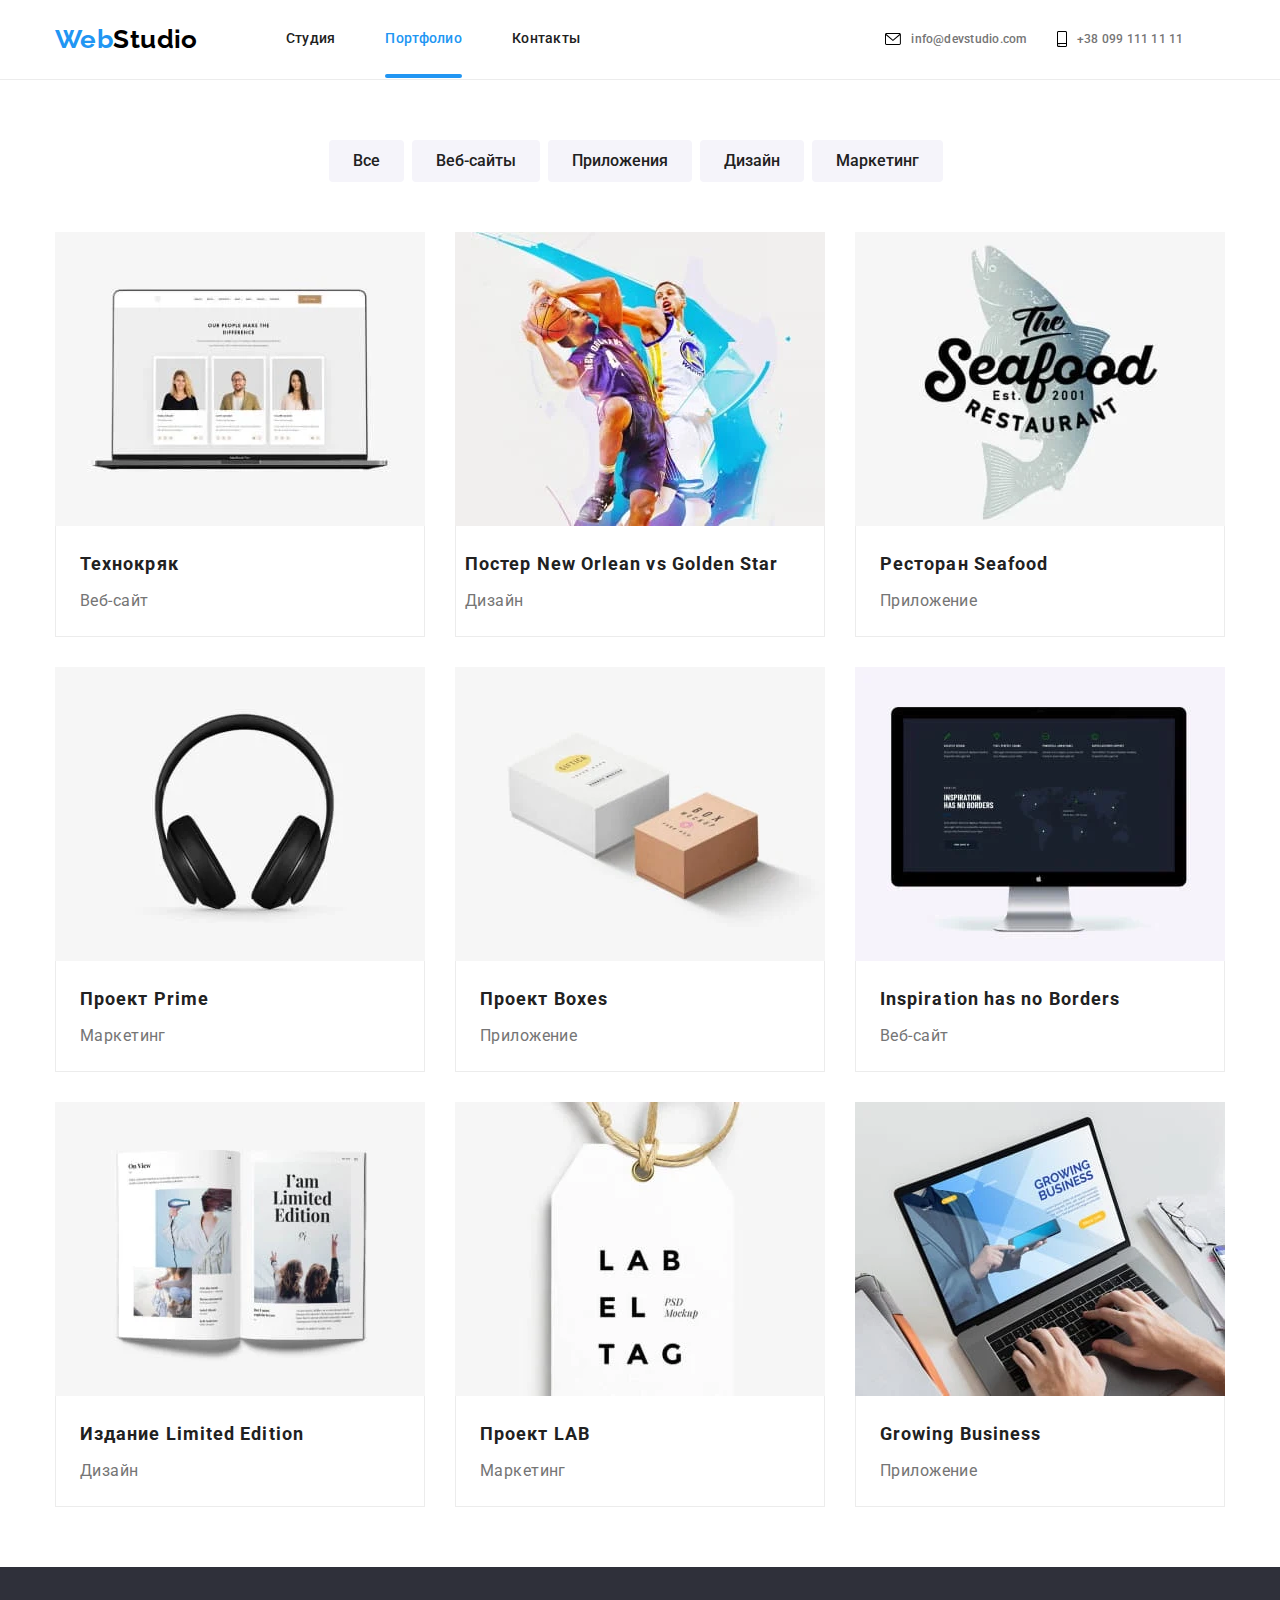
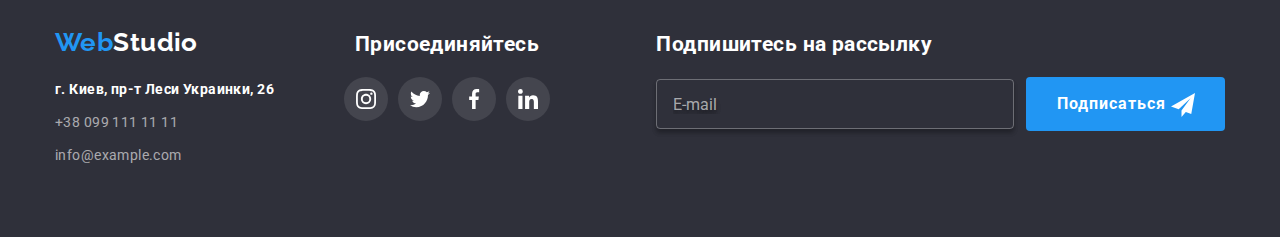
==== commit 9b1aa4a0: "Откорректировала Дз-08" ====
--- a/portfolio.html
+++ b/portfolio.html
@@ -100,17 +100,22 @@
           </button>
           <ul class="nav-list link-ul">
             <li class="nav-list__item">
-              <a class="nav-list__link link-a-href" href="./index.html">
+              <a class="nav-list__link current link-a-href" href="./index.html">
                 Студия</a
               >
             </li>
             <li class="nav-list__item">
-              <a class="nav-list__link link-a-href" href="./portfolio.html">
+              <a
+                class="nav-list__link current link-a-href"
+                href="./portfolio.html"
+              >
                 Портфолио</a
               >
             </li>
             <li class="nav-list__item">
-              <a class="nav-list__link link-a-href" href=""> Контакты</a>
+              <a class="nav-list__link current link-a-href" href="">
+                Контакты</a
+              >
             </li>
           </ul>
           <ul class="link-ul section-phone">
@@ -154,10 +159,10 @@
             <li class="section-li-btn">
               <button type="button" class="button-galery">Приложения</button>
             </li>
-            <li class="section-li-btn">
+            <li class="section-li-btn button-margin">
               <button type="button" class="button-galery">Дизайн</button>
             </li>
-            <li class="section-li-btn">
+            <li class="section-li-btn button-margin">
               <button type="button" class="button-galery">Маркетинг</button>
             </li>
           </ul>
--- a/css/main.min.css
+++ b/css/main.min.css
@@ -1,5 +1,5 @@
 :root{--accent-color: #2196f3;--primary-text-color: #757575;--section-text-color: #212121;--primary-white-color: #ffffff;--primary-black-color: #000000;--primary-heder-footer-color: #2f303a;--button-second-color: #188ce8;--button-galery-box: #f5f4fa;--border-color: #ececec;--border-second-color: #afb1b8;--shadow-btn: 0px 4px 4px rgba(0, 0, 0, 0.15), 0px 4px 4px rgba(0, 0, 0, 0.15);--primary-shadow: 0px 3px 1px rgba(0, 0, 0, 0.1),
     0px 1px 2px rgba(0, 0, 0, 0.08), 0px 2px 2px rgba(0, 0, 0, 0.12);--second-shadow: 0px 1px 1px rgba(0, 0, 0, 0.12),
     0px 4px 4px rgba(0, 0, 0, 0.06), 1px 4px 6px rgba(0, 0, 0, 0.16);--third-shadow: 0px 4px 4px rgba(0, 0, 0, 0.25),
-    0px 4px 4px rgba(0, 0, 0, 0.25);--border-right: rgba(33, 33, 33, 0.2), rgba(33, 33, 33, 0.2);--main-font: 'Roboto', sans-serif;--secondary-font: 'Raleway', sans-serif}.visually-hidden{position:absolute !important;clip:rect(1px 1px 1px 1px);clip:rect(1px 1px 1px 1px);padding:0 !important;border:0 !important;height:1px !important;width:1px !important;overflow:hidden}body{font-size:14px;font-weight:400;line-height:1.14;color:var(--primary-text-color);font-family:var(--main-font),sans-serif;letter-spacing:0.03em}h1,h2,h3,h4,h5,h6,p{margin-top:0;margin-bottom:0}ul,ol{margin-top:0;margin-bottom:0;padding-left:0}img{display:block}.link-ul{list-style:none}.link-a-href{text-decoration:none}.button,.button-galery{cursor:pointer}.section{padding-top:60px}@media screen and (min-width: 1200px){.section{padding-top:94px}}.container{padding-left:15px;padding-right:15px}@media screen and (min-width: 480px){.container{width:480px;margin:0 auto}}@media screen and (min-width: 768px){.container{width:768px}}@media screen and (min-width: 1200px){.container{width:1200px}}.logo{font-size:24px;font-weight:700;line-height:1.17;font-family:var(--secondary-font);text-decoration:none;transition:color 250ms cubic-bezier(0.4, 0, 0.2, 1)}.logo:hover,.logo:focus{color:var(--accent-color)}.logo-header{color:var(--primary-black-color);margin-right:93px}@media screen and (min-width: 768px){.logo-header{margin-right:88px}}.logo-footer{color:var(--primary-white-color);display:block;margin-bottom:20px}.logo__icon{color:var(--accent-color)}@media screen and (min-width: 1200px){.logo{font-size:26px;font-weight:700;line-height:1.19}}.section-text{line-height:1.71}.section-title{font-size:28px;font-weight:700;line-height:1.19;color:var(--section-text-color);text-align:center}@media screen and (min-width: 768px){.section-title{font-size:28px;font-weight:700;line-height:1.19}}@media screen and (min-width: 1200px){.section-title{font-size:36px;font-weight:700;line-height:1.17}}.modal{position:absolute;left:50%;top:50%;width:450px;height:609px;background:var(--primary-white-color);transform:translate(-50%, -50%);animation-name:changeModalBtn;animation-duration:250ms}.modal-btn{position:absolute;top:8px;right:8px;border-radius:50%;border:1px solid rgba(0,0,0,0.1);width:30px;height:30px;background-color:transparent;cursor:pointer;padding:0;display:flex;align-items:center;justify-content:center;transition:fill 250ms cubic-bezier(0.4, 0, 0.2, 1)}.modal-btn:hover,.modal-btn:focus{fill:var(--accent-color)}@media screen and (min-width: 768px){.modal{width:450px;height:609px}}@media screen and (min-width: 1200px){.modal{width:528px;height:581px}}.backdrop{position:fixed;top:0;left:0;width:100vw;height:100vh;background-color:rgba(0,0,0,0.2);transition:opacity 250ms linear, visibility 250ms linear}.is-hidden{opacity:0;visibility:hidden;pointer-events:none}@keyframes changeModalBtn{25%{transform:scale(25%);transform:opacity(25%)}50%{transform:scale(50%);transform:opacity(50%)}75%{transform:scale(75%);transform:opacity(75%)}100%{transform:scale(100%);transform:opacity(100%)}}.modal-form{padding-top:40px;padding-bottom:40px;padding-left:41px;padding-right:39px;display:flex;flex-direction:column}.modal-text{font-size:20px;font-weight:700;line-height:1.15;text-align:center;color:var(--section-text-color);margin-bottom:10px}.form-input{width:100%;height:40px;border:1px solid rgba(33,33,33,0.2);border-radius:4px;padding-left:42px;transition:border-color 250ms cubic-bezier(0.4, 0, 0.2, 1)}.form-input:focus{border-color:var(--accent-color);outline:none}.modal-icon-form{color:var(--section-text-color);position:absolute;display:block;top:50%;left:12px;transform:translateY(-50%);transition:fill 250ms cubic-bezier(0.4, 0, 0.2, 1)}.form-input:focus+.modal-icon-form{fill:var(--accent-color)}.form-label{font-size:12px;font-weight:400;line-height:1.17;letter-spacing:0.03em;margin-bottom:10px}.form-label .form-message{transition:border-color 250ms cubic-bezier(0.4, 0, 0.2, 1)}.modal-relative{position:relative;display:block;margin-top:4px}.form-message{width:100%;height:120px;margin-top:4px;border:1px solid rgba(33,33,33,0.2);border-radius:4px;padding-top:12px;padding-left:16px;resize:none}.form-message:focus{border-color:var(--accent-color);outline:none}.form-message::placeholder{letter-spacing:0.01em;color:rgba(117,117,117,0.5)}.checkbox-label{line-height:1.71;display:flex;align-items:center;margin-bottom:30px}.checkbox-label::before{content:' ';display:block;width:16px;height:15px;border:1px solid var(--section-text-color);margin-right:7px}.form-checkbox:checked+.checkbox-label::before{background-image:url("../images/sprite/icon-check.svg");background-color:var(--accent-color);border:none;background-repeat:no-repeat;background-position:50% 50%;background-origin:padding-box}.form-checkbox:focus+.checkbox-label::before{border-color:var(--button-second-color);width:16px;height:15px}.checkbox-link{color:var(--accent-color)}.btn-send{font-size:16px;font-weight:700;line-height:1.88;font-family:inherit;letter-spacing:0.06em;background-color:var(--accent-color);color:var(--primary-white-color);cursor:pointer;width:200px;box-shadow:var(--shadow-btn);border-radius:4px;border:none;padding-top:10px;padding-bottom:10px;margin:0 auto;transition:background-color 250ms cubic-bezier(0.4, 0, 0.2, 1)}.btn-send:hover,.btn-send:focus{background-color:var(--button-second-color)}.team__link{display:flex;align-items:center;justify-content:center;width:44px;height:44px;border-radius:50%;fill:#afb1b8;transition:background-color 250ms cubic-bezier(0.4, 0, 0.2, 1),fill 250ms cubic-bezier(0.4, 0, 0.2, 1)}.team__link:hover,.team__link:focus{background-color:var(--accent-color);fill:var(--primary-white-color)}.team__icon{color:var(--border-second-color)}.team__icon:hover,.team__icon:focus{fill:var(--primary-white-color);color:var(--primary-white-color);transition:fill;transition-duration:250ms;transition-timing-function:cubic-bezier(0.4, 0, 0.2, 1);transition-delay:0}.join-link{display:flex;align-items:center;justify-content:center;width:44px;height:44px;border-radius:50%;fill:var(--primary-white-color);transition:background-color 250ms cubic-bezier(0.4, 0, 0.2, 1),fill 250ms cubic-bezier(0.4, 0, 0.2, 1)}.join-link:hover,.join-link:focus{background-color:var(--accent-color);fill:var(--primary-white-color)}.join-icon{color:var(--primary-white-color)}.join-title{width:44px;height:44px;border-radius:50%;background:rgba(255,255,255,0.1)}.join-title:not(:last-child){margin-right:10px}.header{padding-top:16px;padding-bottom:16px;border-bottom:1px solid var(--border-color)}.menu{display:none}.contact{display:none}.header-container{display:flex;justify-content:space-between;align-items:center}.burger{padding:0;margin:0;line-height:0}.burger-btn{border:none;line-height:0;background-color:transparent;padding:0;color:var(--border-color);transition:fill 250ms linear}.burger-btn:focus,.burger-btn:hover{fill:var(--accent-color)}.container-mobile{position:relative}.mobile-menu{position:fixed;left:0;top:0;z-index:101;width:100vw;height:100vh;background-color:var(--primary-white-color);overflow-y:auto;opacity:0;visibility:hidden;pointer-events:none;transition:opacity 250ms linear, visibility 250ms linear}.mobile-menu.is-open{opacity:1;visibility:visible;pointer-events:auto}.close-btn{border:none;line-height:0;background-color:transparent;padding:0;color:var(--border-color)}.mobile-menu__close-btn{position:absolute;right:15px;top:10px;align-items:center;transition:fill 250ms linear}.mobile-menu__close-btn:focus,.mobile-menu__close-btn:hover{fill:var(--accent-color)}.close-btn__icon{width:40px;height:40px}.container-mobile{padding:48px 40px;display:flex;flex-direction:column;height:100%}.nav-list__item:not(:last-child){margin-bottom:32px}.nav-list__link{font-weight:500;font-size:40px;line-height:1.18;letter-spacing:0.02em;color:var(--section-text-color);transition:color 250ms linear}.nav-list__link:hover,.nav-list__link:focus{color:var(--accent-color)}.phone:not(:last-child){margin-bottom:32px}.section-phone{margin-top:20px;display:flex;flex-direction:column;margin-top:auto}.phone__link{font-weight:500;font-size:8vw;line-height:1.18;letter-spacing:0.02em;color:var(--accent-color)}@media screen and (min-width: 480px){.phone__link{font-size:34px}}.mail__link{font-weight:500;font-size:24px;line-height:1.17;letter-spacing:0.02em;color:var(--primary-text-color);margin-bottom:64px;transition:color 250ms linear}.mail__link:hover,.mail__link:focus{color:var(--accent-color)}.section-social{display:flex;flex-wrap:wrap;margin-top:64px;border:blueviolet}.social-item{font-weight:500;font-size:18px;line-height:1.22;letter-spacing:0.02em;color:var(--accent-color)}.social-item:not(:first-child){padding-left:10px}.social-item:not(:last-child){padding-right:10px;border-right:1px solid rgba(33,33,33,0.2)}@media screen and (min-width: 768px){.header{padding-top:26px;padding-bottom:21px}.burger{display:none}.container-general,.header-container,.navigation,.menu-tablet{display:flex;align-items:center}.section-list{margin-left:84px;flex-direction:column}.contact__item:not(:last-child){margin-bottom:10px;margin-right:0}.contact__icon{margin-right:8px;color:var(--primary-text-color)}.menu,.menu__link{color:var(--section-text-color);font-weight:500;letter-spacing:0.02em;text-decoration:none;transition:color 250ms cubic-bezier(0.4, 0, 0.2, 1)}.menu .current,.menu__link .current{color:var(--accent-color);transition:color 250ms cubic-bezier(0.4, 0, 0.2, 1)}.menu:hover,.menu:focus,.menu__link:hover,.menu__link:focus{color:var(--accent-color)}.menu__item:not(:last-child){margin-right:50px}.section-after{position:relative}.current::after{content:' ';display:block;background-color:var(--accent-color);width:100%;height:4px;border-radius:2px;margin-top:28px;position:absolute;bottom:-34px}.contact__mail-link{color:var(--primary-text-color);font-weight:500;font-size:12px;line-height:1.17;letter-spacing:0.02em;display:flex;align-items:center;transition:color 250ms cubic-bezier(0.4, 0, 0.2, 1),fill 250ms cubic-bezier(0.4, 0, 0.2, 1)}.contact__mail-link:hover,.contact__mail-link:focus{color:var(--accent-color);fill:var(--accent-color)}.contact__phone-link{color:var(--primary-text-color);font-weight:500;font-size:12px;line-height:1.17;letter-spacing:0.02em;display:flex;align-items:center;transition:color 250ms cubic-bezier(0.4, 0, 0.2, 1),fill 250ms cubic-bezier(0.4, 0, 0.2, 1)}.contact__phone-link:hover,.contact__phone-link:focus{color:var(--accent-color);fill:var(--accent-color)}}@media screen and (min-width: 1200px){.header{padding-top:24px;padding-bottom:24px}.section-list{flex-direction:row;margin-left:305px}.contact__item:not(:last-child){margin-right:30px;margin-bottom:0}.current::after{bottom:-32px}.contact__icon{margin-right:10px}.menu__icon{color:#000000}.menu-button{display:inline-flex;margin:0;padding:0;border:0;background-color:transparent}.menu-button .menu__icon{display:none}}.hero{text-align:center;padding-top:160px;padding-bottom:160px;background-color:var(--primary-heder-footer-color);flex-grow:1;background-image:linear-gradient(rgba(47,48,58,0.4), rgba(47,48,58,0.4));background-image:url("../images/mobile/bg-main.jpg");background-size:cover;max-width:100%}.hero__title{font-size:26px;font-weight:900;line-height:1.62;color:var(--primary-white-color);text-transform:uppercase;letter-spacing:0.06em;max-width:360px;margin-bottom:30px;margin-left:auto;margin-right:auto}.button{font-size:16px;font-weight:700;line-height:1.9;color:var(--primary-white-color);background-color:var(--accent-color);font-family:inherit;letter-spacing:0.06em;text-decoration:none;cursor:pointer;width:200px;border-radius:4px;border:none;padding-top:10px;padding-bottom:10px;transition:color 250ms cubic-bezier(0.4, 0, 0.2, 1),background-color 250ms cubic-bezier(0.4, 0, 0.2, 1)}.button:hover,.button:focus{color:var(--primary-white-color);background-color:var(--button-second-color)}@media (min-device-pixel-ratio: 2) and (min-width: 280px), (min-resolution: 192dpi) and (min-width: 280px), (min-resolution: 2dppx) and (min-width: 280px){.hero{background-image:url("../images/mobile/bg-main@2x.jpg")}}@media screen and (min-width: 768px){.hero{background-image:url("../images/tablet/bg-main.jpg")}}@media (min-device-pixel-ratio: 2) and (min-width: 768px), (min-resolution: 192dpi) and (min-width: 768px), (min-resolution: 2dppx) and (min-width: 768px){.hero{background-image:url("../images/tablet/bg-main@2x.jpg")}}@media screen and (min-width: 1200px){.hero{background-image:url("../images/hero-img/img-hero.jpg")}.hero__title{font-size:44px;font-weight:900;line-height:1.36;max-width:696px}}@media (min-device-pixel-ratio: 2) and (min-width: 1200px), (min-resolution: 192dpi) and (min-width: 1200px), (min-resolution: 2dppx) and (min-width: 1200px){.hero{background-image:url("../images/hero-img/img-hero@2x.jpg")}}.about__text{font-size:14px;font-weight:700;line-height:1.14;color:var(--section-text-color);text-transform:uppercase;margin-bottom:10px}.about__info{font-size:14px;font-weight:400;line-height:1.71;letter-spacing:0.03em;margin-bottom:30px}.headline-div{display:flex;align-items:center;justify-content:center;height:120px;background-color:var(--button-galery-box);border:1px solid var(--button-galery-box);border-radius:4px;margin-bottom:30px}@media screen and (max-width: 767px){.about__text{text-align:center}}@media screen and (min-width: 768px){.section-item{display:flex;flex-wrap:wrap;justify-content:space-around}.about__item{flex-basis:33.33%}.headline-div{width:354px}}@media screen and (min-width: 1200px){.about__text{font-size:14px;font-weight:700;line-height:1.71}.section-item{flex-wrap:nowrap;align-items:center}.headline-div{width:270px}.about{margin-top:-30px;margin-left:-30px}.about__item{margin-top:30px;margin-left:30px}}.wort-item{margin-bottom:50px}.section-padding{padding-bottom:94px}@media screen and (max-width: 1170px){.section-padding{display:none;padding-bottom:60px}}.work-space{flex-wrap:wrap;justify-content:space-between}.work-space__item+.work-space__item{margin-left:30px}.container__work-space{position:relative}.work-space__overlay{font-weight:700;text-transform:uppercase;color:var(--primary-white-color);text-align:center;width:370px;height:70px;padding-top:27px;padding-bottom:27px;background-color:rgba(47,48,58,0.8);position:absolute;right:0;bottom:0}.section-title-name{font-size:16px;font-weight:500;line-height:1.19;color:var(--section-text-color);text-align:center;margin-bottom:10px}.section-text-name{font-size:16px;font-weight:400;line-height:1.19;text-align:center;margin-bottom:16px}.team__text{margin-bottom:30px}.section-team{box-shadow:var(--third-shadow);background-color:var(--primary-white-color);margin-bottom:30px}.comand-fon{background-color:var(--button-galery-box);padding-bottom:60px}.team-icon{display:block;max-width:100%;height:auto}.team{display:flex;justify-content:center}.team-box{padding-top:30px;padding-bottom:24px;padding-left:122px;padding-right:122px}.team-link{margin-left:22px}@media screen and (min-width: 768px){.team-picture{width:354px;height:374px}.section-item{display:flex}.section-team{flex-wrap:wrap;margin-top:30px;margin-left:30px}.section-ul-team{margin-top:-30px;margin-left:-30px}.team-box{padding-left:74px;padding-right:74px}}@media screen and (min-width: 1200px){.team-picture{width:270px;height:260px}.team__text{margin-bottom:50px}.team-box{padding-top:30px;padding-bottom:30px;padding-left:32px;padding-right:32px}.comand-fon{margin-bottom:0;padding-bottom:94px}}@media screen and (min-width: 1200px) and (max-width: 1170px){.comand-fon{padding-bottom:60px}}.partner__title{font-size:36px;font-weight:700;line-height:1.17;color:var(--section-text-color);text-align:center;margin-bottom:30px}.partner{margin-bottom:0;padding-bottom:60px;display:flex;flex-wrap:wrap;justify-content:space-around}.partner__item{margin-bottom:30px;flex-basis:calc((100% - 60px) / 2)}.partner__link{fill:var(--border-second-color);border:1px solid var(--border-second-color);border-radius:4px;width:100%;height:92px;display:flex;justify-content:space-around;align-items:center;transition:border-color 250ms cubic-bezier(0.4, 0, 0.2, 1),box-shadow 250ms cubic-bezier(0.4, 0, 0.2, 1),fill 250ms cubic-bezier(0.4, 0, 0.2, 1)}.partner__link:hover,.partner__link:focus{border-color:var(--accent-color);box-shadow:var(--third-shadow);fill:var(--accent-color)}.partner__icon{color:var(--border-second-color)}@media screen and (min-width: 768px){.partner__item{margin-bottom:30px;flex-basis:calc((100% - 90px) / 3)}}@media screen and (min-width: 1200px){.partner{margin-bottom:0;padding-bottom:94px;display:flex;justify-content:space-between;margin-left:-30px}.partner__title{font-size:36px;font-weight:700;line-height:1.17;color:var(--section-text-color);text-align:center;margin-bottom:50px}.partner__item{margin-left:30px;flex-basis:calc((100% - 180px) / 6)}.partner__link{width:170px;justify-content:center}.partner__icon{color:var(--border-second-color)}}.footer{background-color:var(--primary-heder-footer-color);margin-left:auto;margin-right:auto;padding-top:60px;padding-bottom:60px}.footer-address{color:var(--primary-white-color);transition:color 250ms cubic-bezier(0.4, 0, 0.2, 1);font-style:normal;text-decoration:none}.footer-address:hover,.footer-address:focus{color:var(--accent-color);text-decoration:none}.footer-phone,.footer-mail{color:rgba(255,255,255,0.6);transition:color 250ms cubic-bezier(0.4, 0, 0.2, 1);font-style:normal;text-decoration:none}.footer-phone:hover,.footer-phone:focus,.footer-phone:hover,.footer-phone:focus,.footer-mail:hover,.footer-mail:focus,.footer-mail:hover,.footer-mail:focus{color:var(--accent-color);text-decoration:none}.footer-text{font-weight:700;color:var(--primary-white-color)}.text-join{margin-bottom:20px}.section-footer{margin-bottom:8px;line-height:1.71}.join-ul{display:flex}.box-one{text-align:center;margin-bottom:0px;padding-bottom:60px}.container-email{text-align:center}.container-join{display:flex;flex-direction:column;align-items:center;padding-bottom:60px}.mail-user{font-size:16px;font-weight:400;line-height:1.25;color:var(--primary-white-color);height:50px;width:100%;border:1px solid rgba(255,255,255,0.3);background-color:transparent;box-shadow:var(--shadow-btn);border-radius:4px}.user-email input{margin-bottom:20px;padding-left:16px;padding-right:auto;padding-top:15px;padding-bottom:15px}.user-email input::placeholder{color:rgba(255,255,255,0.6);text-shadow:0px 4px 4px rgba(0,0,0,0.25),0px 4px 4px rgba(0,0,0,0.25)}.click{font-size:16px;font-weight:700;line-height:1.87;padding-top:10px;padding-bottom:10px;padding-right:28px;padding-left:29px;letter-spacing:0.06em;cursor:pointer;color:var(--primary-white-color);background-color:var(--accent-color);border-color:transparent;border-radius:4px;font-family:inherit;transition:box-shadow 250ms cubic-bezier(0.4, 0, 0.2, 1),color 250ms cubic-bezier(0.4, 0, 0.2, 1)}.click:hover,.click:focus{box-shadow:var(--shadow-btn)}.mail-pic{fill:var(--primary-white-color);vertical-align:middle}@media screen and (min-width: 768px){.container-join{margin-right:89px}.container-tablet{display:flex;align-items:baseline;justify-content:space-between}.box-one{text-align:left;margin-bottom:0px;margin-left:76px}.user-email{display:flex;flex-direction:column;align-items:center}}@media screen and (min-width: 1200px){.section-footer{margin-bottom:9px;text-align:left}.logo-footer,.footer-text{text-align:left}.box{display:flex;align-items:baseline}.box-one{margin-right:70px;margin-left:0}.container-email{margin:0 auto}.container-join{margin-right:93px}.user-email{flex-direction:row}.user-email input{margin:0;padding-left:16px;padding-right:auto;padding-top:15px;padding-bottom:15px}.user-email input::placeholder{color:rgba(255,255,255,0.6);text-shadow:0px 4px 4px rgba(0,0,0,0.25),0px 4px 4px rgba(0,0,0,0.25)}.mail-user{width:358px}.click{margin-left:12px}}.section-photo-item{padding-top:60px;padding-bottom:60px}.section-ul-portfolio{display:flex;flex-wrap:wrap;justify-content:flex-start;margin-bottom:40px}.section-li-btn:not(:last-child){margin-right:8px;margin-bottom:15px}.section-li-galery{margin-bottom:30px}.gallery-icon{display:block;max-width:100%;height:auto}.galery-box{padding-left:24px;padding-right:24px;padding-top:20px;padding-bottom:20px;border:1px solid var(--border-color);border-top:none}.galery-link{display:block;transition:box-shadow 250ms cubic-bezier(0.4, 0, 0.2, 1)}.galery-link:hover,.galery-link:focus{box-shadow:var(--second-shadow)}.galery-link:hover .overlay,.galery-link:focus .overlay{transform:translateY(0%)}.galery-img-overlay{position:relative;overflow:hidden}.overlay{font-size:18px;font-weight:400;line-height:1.56;background-color:rgba(33,150,243,0.9);color:var(--primary-white-color);padding-top:63px;padding-bottom:63px;padding-left:24px;padding-right:24px;position:absolute;top:0;left:0;height:100%;width:100%;overflow:hidden;transform:translateY(101%);transition:transform 250ms linear}.section-title-galery{font-size:18px;font-weight:700;line-height:2;color:var(--section-text-color);letter-spacing:0.06em;padding-bottom:4px}.section-text-galery{font-size:16px;font-weight:400;line-height:1.88;background-color:var(--primary-white-color);color:var(--primary-text-color)}@media screen and (min-width: 768px){.section-ul-portfolio{justify-content:center;margin-bottom:50px}.section-ul-galery{display:flex;flex-wrap:wrap;margin-top:-30px;margin-left:-30px}.section-li-galery{flex-wrap:wrap;margin-top:30px;margin-left:30px}.galery-box-test{padding-left:12px}}@media screen and (min-width: 1200px){.overlay{overflow:auto}.section-ul-galery{display:flex;flex-wrap:wrap;margin-top:-30px;margin-left:-30px}}.button-galery{font-size:16px;font-weight:500;line-height:1.63;color:var(--section-text-color);background-color:var(--button-galery-box);font-family:inherit;text-align:center;border-color:transparent;border-radius:4px;padding:6px 22px;transition:color 250ms cubic-bezier(0.4, 0, 0.2, 1),box-shadow 250ms cubic-bezier(0.4, 0, 0.2, 1),background-color 250ms cubic-bezier(0.4, 0, 0.2, 1)}.button-galery:hover,.button-galery:focus{color:var(--primary-white-color);background-color:var(--button-second-color);box-shadow:var(--primary-shadow)}
+    0px 4px 4px rgba(0, 0, 0, 0.25);--border-right: rgba(33, 33, 33, 0.2), rgba(33, 33, 33, 0.2);--main-font: 'Roboto', sans-serif;--secondary-font: 'Raleway', sans-serif}.visually-hidden{position:absolute !important;clip:rect(1px 1px 1px 1px);clip:rect(1px 1px 1px 1px);padding:0 !important;border:0 !important;height:1px !important;width:1px !important;overflow:hidden}body{font-size:14px;font-weight:400;line-height:1.14;color:var(--primary-text-color);font-family:var(--main-font),sans-serif;letter-spacing:0.03em}h1,h2,h3,h4,h5,h6,p{margin-top:0;margin-bottom:0}ul,ol{margin-top:0;margin-bottom:0;padding-left:0}img{display:block}.link-ul{list-style:none}.link-a-href{text-decoration:none}.button,.button-galery{cursor:pointer}.section{padding-top:60px}@media screen and (min-width: 1200px){.section{padding-top:94px}}.container{padding-left:15px;padding-right:15px}@media screen and (min-width: 480px){.container{width:480px;margin:0 auto}}@media screen and (min-width: 768px){.container{width:768px}}@media screen and (min-width: 1200px){.container{width:1200px}}.logo{font-size:24px;font-weight:700;line-height:1.17;font-family:var(--secondary-font);text-decoration:none;transition:color 250ms cubic-bezier(0.4, 0, 0.2, 1)}.logo:hover,.logo:focus{color:var(--accent-color)}.logo-header{color:var(--primary-black-color);margin-right:93px}@media screen and (min-width: 768px){.logo-header{margin-right:88px}}.logo-footer{color:var(--primary-white-color);display:block;margin-bottom:20px}.logo__icon{color:var(--accent-color)}@media screen and (min-width: 1200px){.logo{font-size:26px;font-weight:700;line-height:1.19}}.section-text{line-height:1.71}.section-title{font-size:28px;font-weight:700;line-height:1.19;color:var(--section-text-color);text-align:center}@media screen and (min-width: 768px){.section-title{font-size:28px;font-weight:700;line-height:1.19}}@media screen and (min-width: 1200px){.section-title{font-size:36px;font-weight:700;line-height:1.17}}.modal{position:absolute;left:50%;top:50%;width:450px;max-height:100%;background:var(--primary-white-color);transform:translate(-50%, -50%);animation-name:changeModalBtn;animation-duration:250ms}.modal-btn{position:absolute;top:8px;right:8px;border-radius:50%;border:1px solid rgba(0,0,0,0.1);width:30px;height:30px;background-color:transparent;cursor:pointer;padding:0;display:flex;align-items:center;justify-content:center;transition:fill 250ms cubic-bezier(0.4, 0, 0.2, 1)}.modal-btn:hover,.modal-btn:focus{fill:var(--accent-color)}@media screen and (orientation: landscape) and (max-width: 800px){.modal{overflow:auto}}@media screen and (min-width: 1200px){.modal{width:528px;height:581px}}.backdrop{position:fixed;top:0;left:0;width:100vw;height:100vh;background-color:rgba(0,0,0,0.2);transition:opacity 250ms linear, visibility 250ms linear}.is-hidden{opacity:0;visibility:hidden;pointer-events:none}@keyframes changeModalBtn{25%{transform:scale(25%);transform:opacity(25%)}50%{transform:scale(50%);transform:opacity(50%)}75%{transform:scale(75%);transform:opacity(75%)}100%{transform:scale(100%);transform:opacity(100%)}}.modal-form{padding-top:40px;padding-bottom:40px;padding-left:41px;padding-right:39px;display:flex;flex-direction:column}.modal-text{font-size:20px;font-weight:700;line-height:1.15;text-align:center;color:var(--section-text-color);margin-bottom:10px}.form-input{width:100%;height:40px;border:1px solid rgba(33,33,33,0.2);border-radius:4px;padding-left:42px;transition:border-color 250ms cubic-bezier(0.4, 0, 0.2, 1)}.form-input:focus{border-color:var(--accent-color);outline:none}.modal-icon-form{color:var(--section-text-color);position:absolute;display:block;top:50%;left:12px;transform:translateY(-50%);transition:fill 250ms cubic-bezier(0.4, 0, 0.2, 1)}.form-input:focus+.modal-icon-form{fill:var(--accent-color)}.form-label{font-size:12px;font-weight:400;line-height:1.17;letter-spacing:0.03em;margin-bottom:10px}.form-label .form-message{transition:border-color 250ms cubic-bezier(0.4, 0, 0.2, 1)}.modal-relative{position:relative;display:block;margin-top:4px}.form-message{width:100%;height:120px;margin-top:4px;border:1px solid rgba(33,33,33,0.2);border-radius:4px;padding-top:12px;padding-left:16px;resize:none}.form-message:focus{border-color:var(--accent-color);outline:none}.form-message::placeholder{letter-spacing:0.01em;color:rgba(117,117,117,0.5)}.checkbox-label{line-height:1.17;margin-bottom:30px;font-size:12px}.checkbox-label::before{content:' ';display:inline-block;width:16px;height:15px;border:1px solid var(--section-text-color);margin-right:3px}.form-checkbox:checked+.checkbox-label::before{background-image:url("../images/sprite/icon-check.svg");background-color:var(--accent-color);border:none;background-repeat:no-repeat;background-position:50% 50%;background-origin:padding-box}.form-checkbox:focus+.checkbox-label::before{border-color:var(--button-second-color);width:16px;height:15px}.checkbox-link{color:var(--accent-color)}.btn-send{font-size:16px;font-weight:700;line-height:1.88;font-family:inherit;letter-spacing:0.06em;background-color:var(--accent-color);color:var(--primary-white-color);cursor:pointer;width:200px;box-shadow:var(--shadow-btn);border-radius:4px;border:none;padding-top:10px;padding-bottom:10px;margin:0 auto;transition:background-color 250ms cubic-bezier(0.4, 0, 0.2, 1)}.btn-send:hover,.btn-send:focus{background-color:var(--button-second-color)}@media screen and (min-width: 768px){.checkbox-label{font-size:12px}.checkbox-label::before{margin-right:3px}.checkbox-link{font-size:12px}}@media screen and (min-width: 1200px){.checkbox-label{font-size:14px;line-height:1.71;display:flex;align-items:center}.checkbox-label::before{display:block;margin-right:7px}.checkbox-label .checkbox-link{font-size:14px}}.team__link{display:flex;align-items:center;justify-content:center;width:44px;height:44px;border-radius:50%;fill:#afb1b8;transition:background-color 250ms cubic-bezier(0.4, 0, 0.2, 1),fill 250ms cubic-bezier(0.4, 0, 0.2, 1)}.team__link:hover,.team__link:focus{background-color:var(--accent-color);fill:var(--primary-white-color)}.team__icon{color:var(--border-second-color)}.team__icon:hover,.team__icon:focus{fill:var(--primary-white-color);color:var(--primary-white-color);transition:fill;transition-duration:250ms;transition-timing-function:cubic-bezier(0.4, 0, 0.2, 1);transition-delay:0}.join-link{display:flex;align-items:center;justify-content:center;width:44px;height:44px;border-radius:50%;fill:var(--primary-white-color);transition:background-color 250ms cubic-bezier(0.4, 0, 0.2, 1),fill 250ms cubic-bezier(0.4, 0, 0.2, 1)}.join-link:hover,.join-link:focus{background-color:var(--accent-color);fill:var(--primary-white-color)}.join-icon{color:var(--primary-white-color)}.join-title{width:44px;height:44px;border-radius:50%;background:rgba(255,255,255,0.1)}.join-title:not(:last-child){margin-right:10px}.header{padding-top:16px;padding-bottom:16px;border-bottom:1px solid var(--border-color)}.menu{display:none}.contact{display:none}.header-container{display:flex;justify-content:space-between;align-items:center}.burger{padding:0;margin:0;line-height:0}.burger-btn{border:none;line-height:0;background-color:transparent;padding:0;color:var(--border-color);transition:fill 250ms linear}.burger-btn:focus,.burger-btn:hover{fill:var(--accent-color)}.container-mobile{position:relative;width:100%}.mobile-menu{position:fixed;left:0;top:0;z-index:101;width:100vw;height:100vh;background-color:var(--primary-white-color);overflow-y:auto;opacity:0;visibility:hidden;pointer-events:none;transition:opacity 250ms linear, visibility 250ms linear}.mobile-menu.is-open{opacity:1;visibility:visible;pointer-events:auto}.close-btn{border:none;line-height:0;background-color:transparent;padding:0;color:var(--border-color)}.mobile-menu__close-btn{position:absolute;right:15px;top:10px;align-items:center;transition:fill 250ms linear}.mobile-menu__close-btn:focus,.mobile-menu__close-btn:hover{fill:var(--accent-color)}.close-btn__icon{width:40px;height:40px}.container-mobile{padding:48px 40px;display:flex;flex-direction:column;height:100%}.nav-list__item:not(:last-child){margin-bottom:32px}.nav-list__link{font-weight:500;font-size:40px;line-height:1.18;letter-spacing:0.02em;color:var(--section-text-color);transition:color 250ms linear}.nav-list__link:hover,.nav-list__link:focus{color:var(--accent-color)}.phone:not(:last-child){margin-bottom:32px}.section-phone{margin-top:20px;display:flex;flex-direction:column;margin-top:auto}.phone__link{font-weight:500;font-size:8vw;line-height:1.18;letter-spacing:0.02em;color:var(--accent-color)}@media screen and (min-width: 480px){.phone__link{font-size:34px}}.mail__link{font-weight:500;font-size:24px;line-height:1.17;letter-spacing:0.02em;color:var(--primary-text-color);margin-bottom:64px;transition:color 250ms linear}.mail__link:hover,.mail__link:focus{color:var(--accent-color)}.section-social{display:flex;flex-wrap:wrap;margin-top:64px}.social-item{font-weight:500;font-size:18px;line-height:1.22;letter-spacing:0.02em;color:var(--accent-color)}.social-item:not(:first-child){padding-left:10px}.social-item:not(:last-child){padding-right:10px;border-right:1px solid rgba(33,33,33,0.2)}@media (orientation: portrait){body{flex-direction:column}}@media screen and (min-width: 768px){.header{padding-top:26px;padding-bottom:21px}.burger{display:none}.container-general,.header-container,.navigation,.menu-tablet{display:flex;align-items:center}.menu-tablet{align-items:flex-start}.section-list{margin-left:84px;flex-direction:column}.contact__item:not(:last-child){margin-bottom:10px;margin-right:0}.contact__icon{margin-right:8px;color:var(--primary-text-color)}.menu,.menu__link{color:var(--section-text-color);font-weight:500;letter-spacing:0.02em;text-decoration:none;transition:color 250ms cubic-bezier(0.4, 0, 0.2, 1)}.menu .current,.menu__link .current{color:var(--accent-color);transition:color 250ms cubic-bezier(0.4, 0, 0.2, 1)}.menu:hover,.menu:focus,.menu__link:hover,.menu__link:focus{color:var(--accent-color)}.menu__item:not(:last-child){margin-right:50px}.section-after{position:relative}.current::after{content:' ';display:block;background-color:var(--accent-color);width:100%;height:4px;border-radius:2px;margin-top:28px;position:absolute;bottom:-34px}.contact__mail-link{color:var(--primary-text-color);font-weight:500;font-size:12px;line-height:1.17;letter-spacing:0.02em;display:flex;align-items:center;transition:color 250ms cubic-bezier(0.4, 0, 0.2, 1),fill 250ms cubic-bezier(0.4, 0, 0.2, 1)}.contact__mail-link:hover,.contact__mail-link:focus{color:var(--accent-color);fill:var(--accent-color)}.contact__phone-link{color:var(--primary-text-color);font-weight:500;font-size:12px;line-height:1.17;letter-spacing:0.02em;display:flex;align-items:center;transition:color 250ms cubic-bezier(0.4, 0, 0.2, 1),fill 250ms cubic-bezier(0.4, 0, 0.2, 1)}.contact__phone-link:hover,.contact__phone-link:focus{color:var(--accent-color);fill:var(--accent-color)}}@media screen and (min-width: 1200px){.header{padding-top:24px;padding-bottom:24px}.section-list{flex-direction:row;margin-left:305px}.contact__item:not(:last-child){margin-right:30px;margin-bottom:0}.current::after{bottom:-32px}.contact__icon{margin-right:10px}.menu__icon{color:#000000}.menu-button{display:inline-flex;margin:0;padding:0;border:0;background-color:transparent}.menu-button .menu__icon{display:none}}.hero{text-align:center;padding-top:160px;padding-bottom:160px;background-color:var(--primary-heder-footer-color);flex-grow:1;background-image:linear-gradient(rgba(47,48,58,0.4), rgba(47,48,58,0.4)),url("../images/mobile/bg-main.jpg");background-size:cover;max-width:100%}.hero__title{font-size:26px;font-weight:900;line-height:1.62;color:var(--primary-white-color);text-transform:uppercase;letter-spacing:0.06em;max-width:360px;margin-bottom:30px;margin-left:auto;margin-right:auto}.button{font-size:16px;font-weight:700;line-height:1.9;color:var(--primary-white-color);background-color:var(--accent-color);font-family:inherit;letter-spacing:0.06em;text-decoration:none;cursor:pointer;width:200px;border-radius:4px;border:none;padding-top:10px;padding-bottom:10px;transition:color 250ms cubic-bezier(0.4, 0, 0.2, 1),background-color 250ms cubic-bezier(0.4, 0, 0.2, 1)}.button:hover,.button:focus{color:var(--primary-white-color);background-color:var(--button-second-color)}@media (min-device-pixel-ratio: 2) and (min-width: 280px), (min-resolution: 192dpi) and (min-width: 280px), (min-resolution: 2dppx) and (min-width: 280px){.hero{background-image:linear-gradient(rgba(47,48,58,0.4), rgba(47,48,58,0.4)),url("../images/mobile/bg-main@2x.jpg")}}@media screen and (min-width: 768px){.hero{background-image:linear-gradient(rgba(47,48,58,0.4), rgba(47,48,58,0.4)),url("../images/tablet/bg-main.jpg")}}@media (min-device-pixel-ratio: 2) and (min-width: 768px), (min-resolution: 192dpi) and (min-width: 768px), (min-resolution: 2dppx) and (min-width: 768px){.hero{background-image:linear-gradient(rgba(47,48,58,0.4), rgba(47,48,58,0.4)),url("../images/tablet/bg-main@2x.jpg")}}@media screen and (min-width: 1200px){.hero{background-image:linear-gradient(rgba(47,48,58,0.4), rgba(47,48,58,0.4)),url("../images/hero-img/img-hero.jpg")}.hero__title{font-size:44px;font-weight:900;line-height:1.36;max-width:696px}}@media (min-device-pixel-ratio: 2) and (min-width: 1200px), (min-resolution: 192dpi) and (min-width: 1200px), (min-resolution: 2dppx) and (min-width: 1200px){.hero{background-image:linear-gradient(rgba(47,48,58,0.4), rgba(47,48,58,0.4)),url("../images/hero-img/img-hero@2x.jpg")}}.about-section{padding-bottom:60px}.about__text{font-size:14px;font-weight:700;line-height:1.14;color:var(--section-text-color);text-transform:uppercase;margin-bottom:10px}.about__info{font-size:14px;font-weight:400;line-height:1.71;letter-spacing:0.03em;margin-bottom:0px}.headline-div{display:flex;align-items:center;justify-content:center;height:120px;background-color:var(--button-galery-box);border:1px solid var(--button-galery-box);border-radius:4px;margin-bottom:30px}.about__item:not(:last-child){margin-bottom:30px}@media screen and (max-width: 767px){.about__text{text-align:center}}@media screen and (min-width: 768px){.section-item{display:flex;flex-wrap:wrap}.headline-div{width:354px}.about{margin-top:-30px;margin-left:-30px}.about__item{margin-top:30px;margin-left:30px}.about__item{flex-basis:calc(100% / 2 - 30px)}.about__item{margin-bottom:0}.about__item:not(:last-child){margin-bottom:0}.about__item:not(:last-child){margin-bottom:0}}@media screen and (min-width: 1200px){.about__text{font-size:14px;font-weight:700;line-height:1.71}.section{padding-bottom:0}.section-item{flex-wrap:nowrap;align-items:center}.headline-div{width:270px}.about__item{flex-basis:calc(100% / 4 - 30px)}}.wort-item{margin-bottom:50px}.section-padding{padding-bottom:94px}@media screen and (max-width: 1170px){.section-padding{display:none;padding-bottom:60px}}.work-space{flex-wrap:wrap;justify-content:space-between}.work-space__item+.work-space__item{margin-left:30px}.container__work-space{position:relative}.work-space__overlay{font-weight:700;text-transform:uppercase;color:var(--primary-white-color);text-align:center;width:370px;height:70px;padding-top:27px;padding-bottom:27px;background-color:rgba(47,48,58,0.8);position:absolute;right:0;bottom:0}.section-title-name{font-size:16px;font-weight:500;line-height:1.19;color:var(--section-text-color);text-align:center;margin-bottom:10px}.section-text-name{font-size:16px;font-weight:400;line-height:1.19;text-align:center;margin-bottom:16px}.team__text{margin-bottom:30px}.section-team{box-shadow:var(--third-shadow);background-color:var(--primary-white-color)}.section-team:not(:last-child){margin-bottom:30px}.comand-fon{background-color:var(--button-galery-box);padding-bottom:60px}.team-icon{display:block;max-width:100%;height:auto}.team{display:flex;justify-content:center}.team-box{padding-top:30px;padding-bottom:24px;padding-left:122px;padding-right:122px}.team-link{margin-left:22px}@media screen and (min-width: 768px){.team-picture{width:354px;height:374px}.section-item{display:flex}.section-team{flex-wrap:wrap;margin-top:30px;margin-left:30px;flex-basis:calc(100% / 2 - 30px)}.section-team{margin-bottom:0}.section-team:not(:last-child){margin-bottom:0}.section-ul-team{margin-top:-30px;margin-left:-30px}.team-box{padding-left:74px;padding-right:74px}}@media screen and (min-width: 1200px){.team-picture{width:270px;height:260px}.team__text{margin-bottom:50px}.team-box{padding-top:30px;padding-bottom:30px;padding-left:32px;padding-right:32px}.comand-fon{margin-bottom:0;padding-bottom:94px}}@media screen and (min-width: 1200px) and (max-width: 1170px){.comand-fon{padding-bottom:60px}}.partner__title{font-size:36px;font-weight:700;line-height:1.17;color:var(--section-text-color);text-align:center;margin-bottom:30px}.section-partner{padding-bottom:60px}.partner{margin-bottom:0;display:flex;flex-wrap:wrap;justify-content:space-around}.partner-ul{margin-bottom:0;display:flex;flex-wrap:wrap;justify-content:space-around}.partner__item{margin-bottom:30px;flex-basis:calc((100% - 60px) / 2)}.partner__link{fill:var(--border-second-color);border:1px solid var(--border-second-color);border-radius:4px;width:100%;height:92px;display:flex;justify-content:space-around;align-items:center;transition:border-color 250ms cubic-bezier(0.4, 0, 0.2, 1),box-shadow 250ms cubic-bezier(0.4, 0, 0.2, 1),fill 250ms cubic-bezier(0.4, 0, 0.2, 1)}.partner__link:hover,.partner__link:focus{border-color:var(--accent-color);box-shadow:var(--third-shadow);fill:var(--accent-color)}.partner__icon{color:var(--border-second-color)}@media screen and (min-width: 768px){.partner__item{flex-basis:calc((100% - 90px) / 3)}.partner-ul{margin-left:-30px;margin-top:-30px}.partner__item{margin-top:30px;margin-left:30px;margin-bottom:0}}@media screen and (min-width: 1200px){.section-partner{padding-bottom:94px}.partner{display:flex;justify-content:space-between}.partner-ul{margin-left:-30px;margin-top:-30px}.partner__title{font-size:36px;font-weight:700;line-height:1.17;color:var(--section-text-color);text-align:center;margin-bottom:50px}.partner__item{margin-top:30px;margin-left:30px;margin-bottom:0;flex-basis:calc((100% - 180px) / 6)}.partner__link{width:170px;justify-content:center}.partner__icon{color:var(--border-second-color)}}.footer{background-color:var(--primary-heder-footer-color);margin-left:auto;margin-right:auto;padding-top:60px;padding-bottom:60px}.footer-address{color:var(--primary-white-color);transition:color 250ms cubic-bezier(0.4, 0, 0.2, 1);font-style:normal;text-decoration:none}.footer-address:hover,.footer-address:focus{color:var(--accent-color);text-decoration:none}.footer-phone,.footer-mail{color:rgba(255,255,255,0.6);transition:color 250ms cubic-bezier(0.4, 0, 0.2, 1);font-style:normal;text-decoration:none}.footer-phone:hover,.footer-phone:focus,.footer-phone:hover,.footer-phone:focus,.footer-mail:hover,.footer-mail:focus,.footer-mail:hover,.footer-mail:focus{color:var(--accent-color);text-decoration:none}.footer-text{font-weight:700;color:var(--primary-white-color)}.text-join{margin-bottom:20px}.section-footer{margin-bottom:8px;line-height:1.71}.join-ul{display:flex}.container-tablet{margin-bottom:60px}.box-one{text-align:center;margin-bottom:60px}.container-email{text-align:center}.container-join{display:flex;flex-direction:column;align-items:center}.mail-user{font-size:16px;font-weight:400;line-height:1.25;color:var(--primary-white-color);height:50px;width:100%;border:1px solid rgba(255,255,255,0.3);background-color:transparent;box-shadow:var(--shadow-btn);border-radius:4px}.user-email input{margin-bottom:20px;padding-left:16px;padding-right:auto;padding-top:15px;padding-bottom:15px}.user-email input::placeholder{color:rgba(255,255,255,0.6);text-shadow:0px 4px 4px rgba(0,0,0,0.25),0px 4px 4px rgba(0,0,0,0.25)}.click{font-size:16px;font-weight:700;line-height:1.87;padding-top:10px;padding-bottom:10px;padding-right:28px;padding-left:29px;letter-spacing:0.06em;cursor:pointer;color:var(--primary-white-color);background-color:var(--accent-color);border-color:transparent;border-radius:4px;font-family:inherit;transition:box-shadow 250ms cubic-bezier(0.4, 0, 0.2, 1),color 250ms cubic-bezier(0.4, 0, 0.2, 1)}.click:hover,.click:focus{box-shadow:var(--shadow-btn)}.mail-pic{fill:var(--primary-white-color);vertical-align:middle}@media screen and (min-width: 768px){.mail-user{width:450px}.container-tablet{margin-bottom:60px;display:flex;align-items:baseline;justify-content:space-around}.box-one{text-align:left;text-align:center;margin-bottom:0}.user-email{display:flex;flex-direction:column;align-items:center}}@media screen and (min-width: 1200px){.section-footer{margin-bottom:9px;text-align:left}.logo-footer,.footer-text{text-align:left}.container-tablet{margin-bottom:0}.box{display:flex;align-items:baseline}.box-one{margin-right:70px;margin-left:0;margin-bottom:0}.container-email{margin-left:auto}.container-join{margin-right:93px}.user-email{flex-direction:row}.user-email input{margin:0;padding-left:16px;padding-right:auto;padding-top:15px;padding-bottom:15px}.user-email input::placeholder{color:rgba(255,255,255,0.6);text-shadow:0px 4px 4px rgba(0,0,0,0.25),0px 4px 4px rgba(0,0,0,0.25)}.mail-user{width:358px}.click{margin-left:12px}}.section-photo-item{padding-top:60px;padding-bottom:60px}.section-ul-portfolio{display:flex;flex-wrap:wrap;justify-content:flex-start;margin-bottom:40px}.section-li-btn{margin-right:8px;margin-bottom:15px}.button-margin{margin-bottom:0}.section-li-galery:not(:last-child){margin-bottom:30px}.gallery-icon{display:block;max-width:100%;height:auto}.galery-box{padding-left:24px;padding-right:24px;padding-top:20px;padding-bottom:20px;border:1px solid var(--border-color);border-top:none}.galery-link{display:block;transition:box-shadow 250ms cubic-bezier(0.4, 0, 0.2, 1)}.galery-link:hover,.galery-link:focus{box-shadow:var(--second-shadow)}.galery-link:hover .overlay,.galery-link:focus .overlay{transform:translateY(0%)}.galery-img-overlay{position:relative;overflow:hidden}.overlay{font-size:18px;font-weight:400;line-height:1.56;background-color:rgba(33,150,243,0.9);color:var(--primary-white-color);padding-top:63px;padding-bottom:63px;padding-left:24px;padding-right:24px;position:absolute;top:0;left:0;height:100%;width:100%;overflow:hidden;transform:translateY(101%);transition:transform 250ms linear}.section-title-galery{font-size:18px;font-weight:700;line-height:2;color:var(--section-text-color);letter-spacing:0.06em;padding-bottom:4px}.section-text-galery{font-size:16px;font-weight:400;line-height:1.88;background-color:var(--primary-white-color);color:var(--primary-text-color)}@media screen and (min-width: 768px){.section-li-btn:not(:last-child){margin-right:8px;margin-bottom:0}.section-ul-portfolio{justify-content:center;margin-bottom:50px}.section-ul-galery{display:flex;flex-wrap:wrap;margin-top:-30px;margin-left:-30px}.section-li-galery{flex-wrap:wrap;margin-top:30px;margin-left:30px}.section-li-galery:not(:last-child){margin-bottom:0}.galery-box-test{padding-left:9px}}@media screen and (min-width: 1200px){.overlay{overflow:auto}.section-ul-galery{display:flex;flex-wrap:wrap;margin-top:-30px;margin-left:-30px}}.button-galery{font-size:16px;font-weight:500;line-height:1.63;color:var(--section-text-color);background-color:var(--button-galery-box);font-family:inherit;text-align:center;border-color:transparent;border-radius:4px;padding:6px 22px;transition:color 250ms cubic-bezier(0.4, 0, 0.2, 1),box-shadow 250ms cubic-bezier(0.4, 0, 0.2, 1),background-color 250ms cubic-bezier(0.4, 0, 0.2, 1)}.button-galery:hover,.button-galery:focus{color:var(--primary-white-color);background-color:var(--button-second-color);box-shadow:var(--primary-shadow)}
 /*# sourceMappingURL=main.min.css.map */